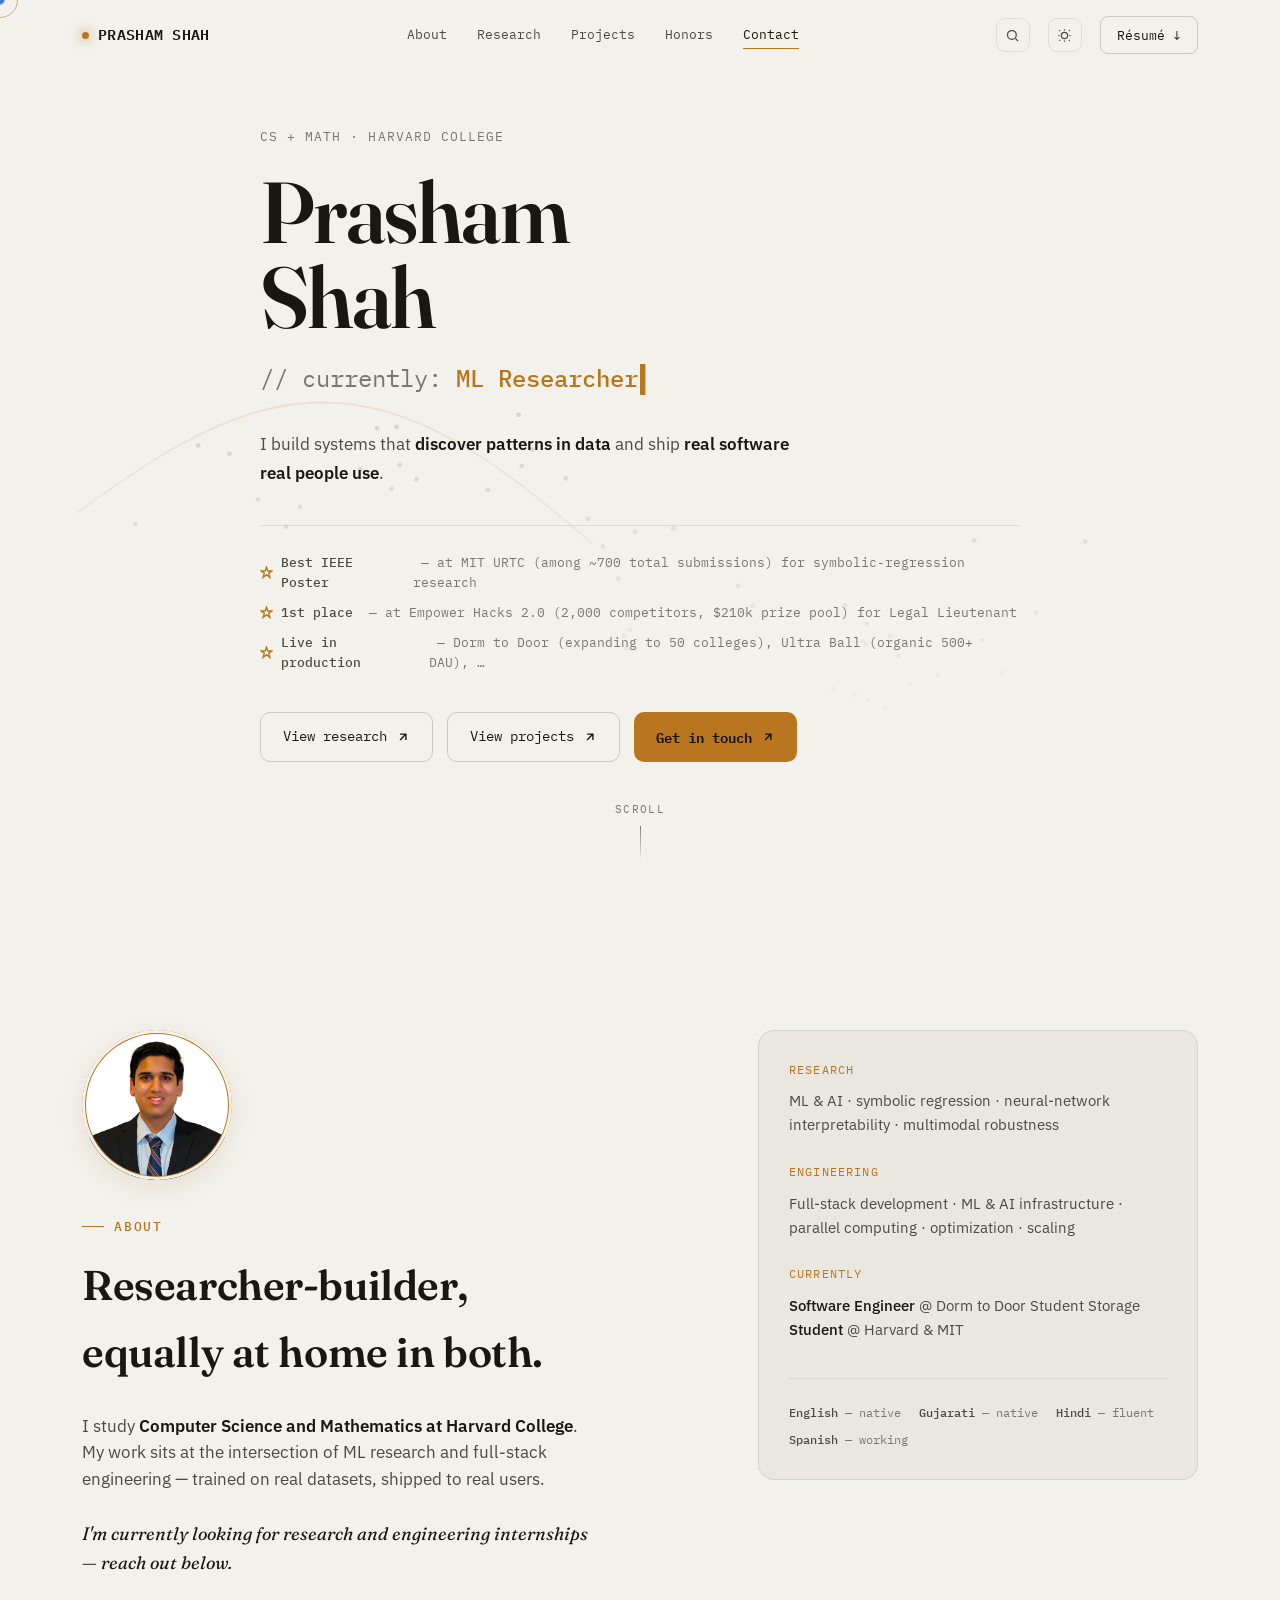
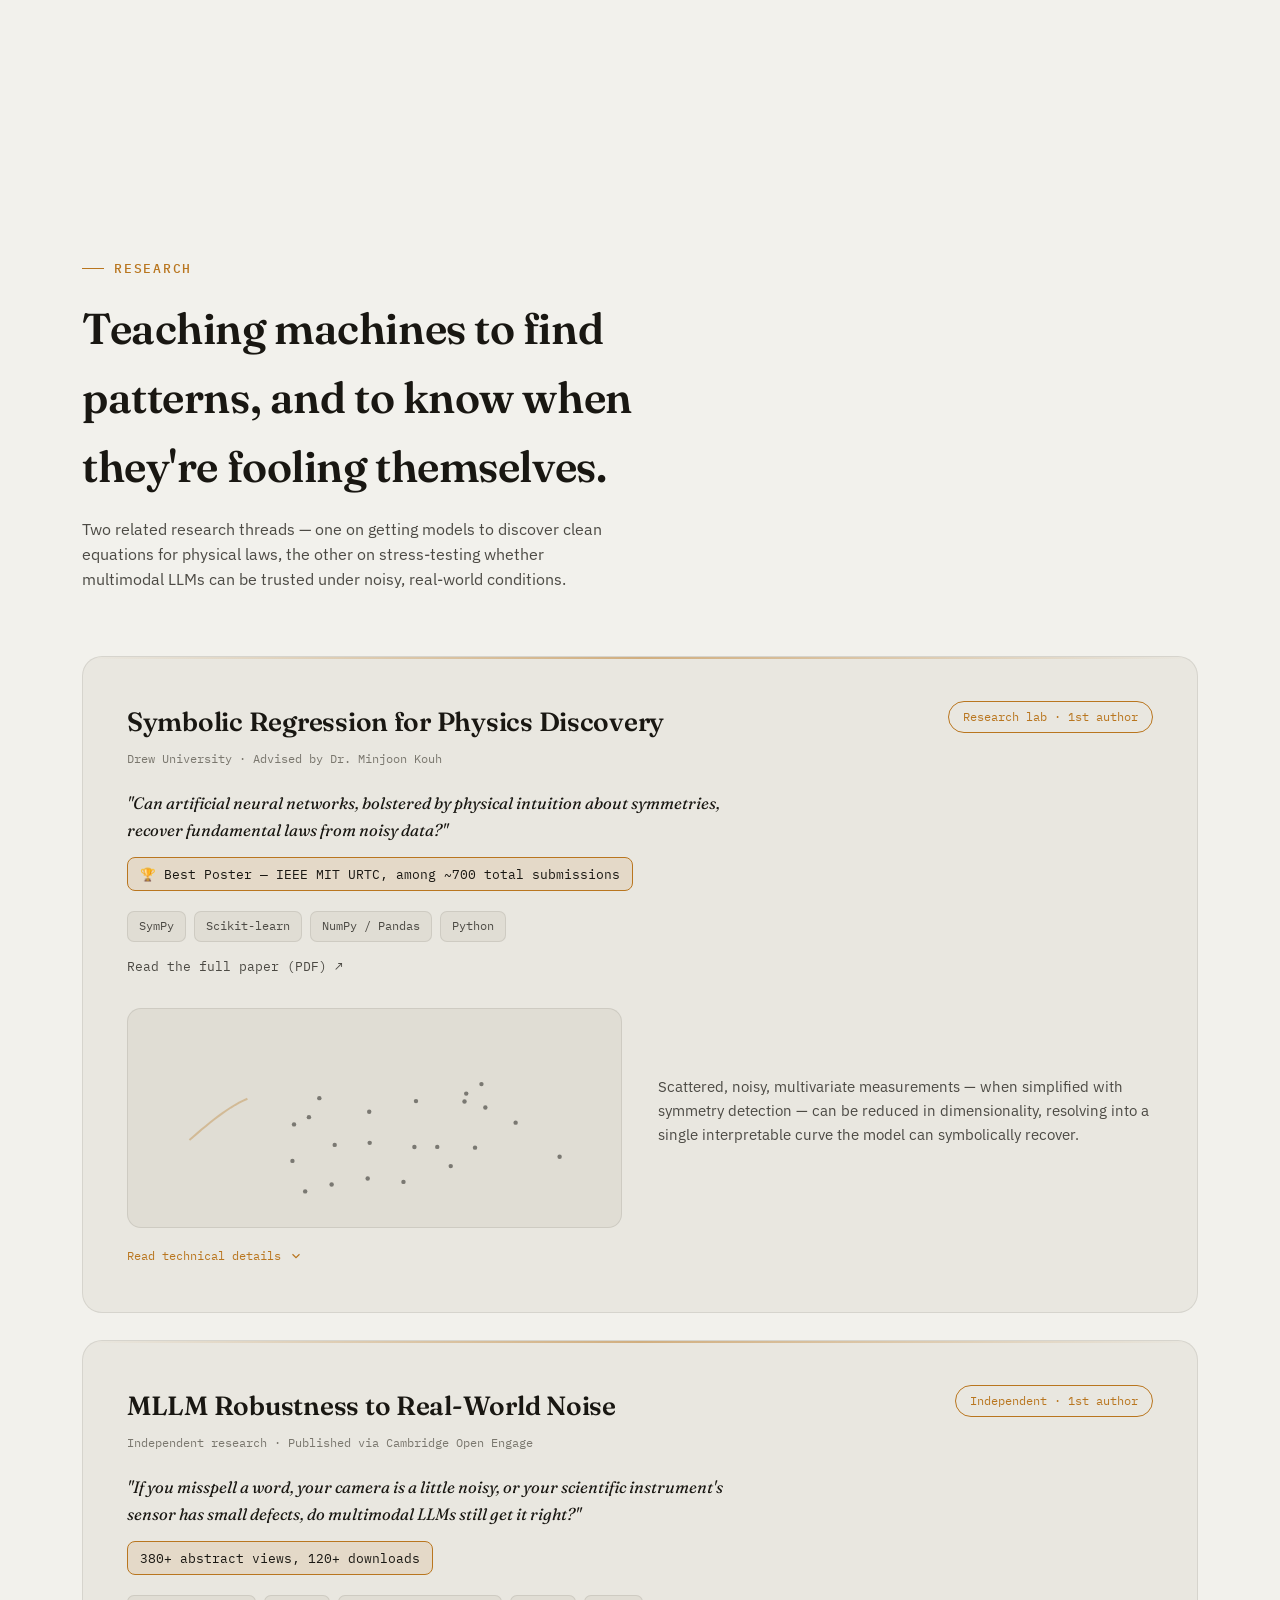
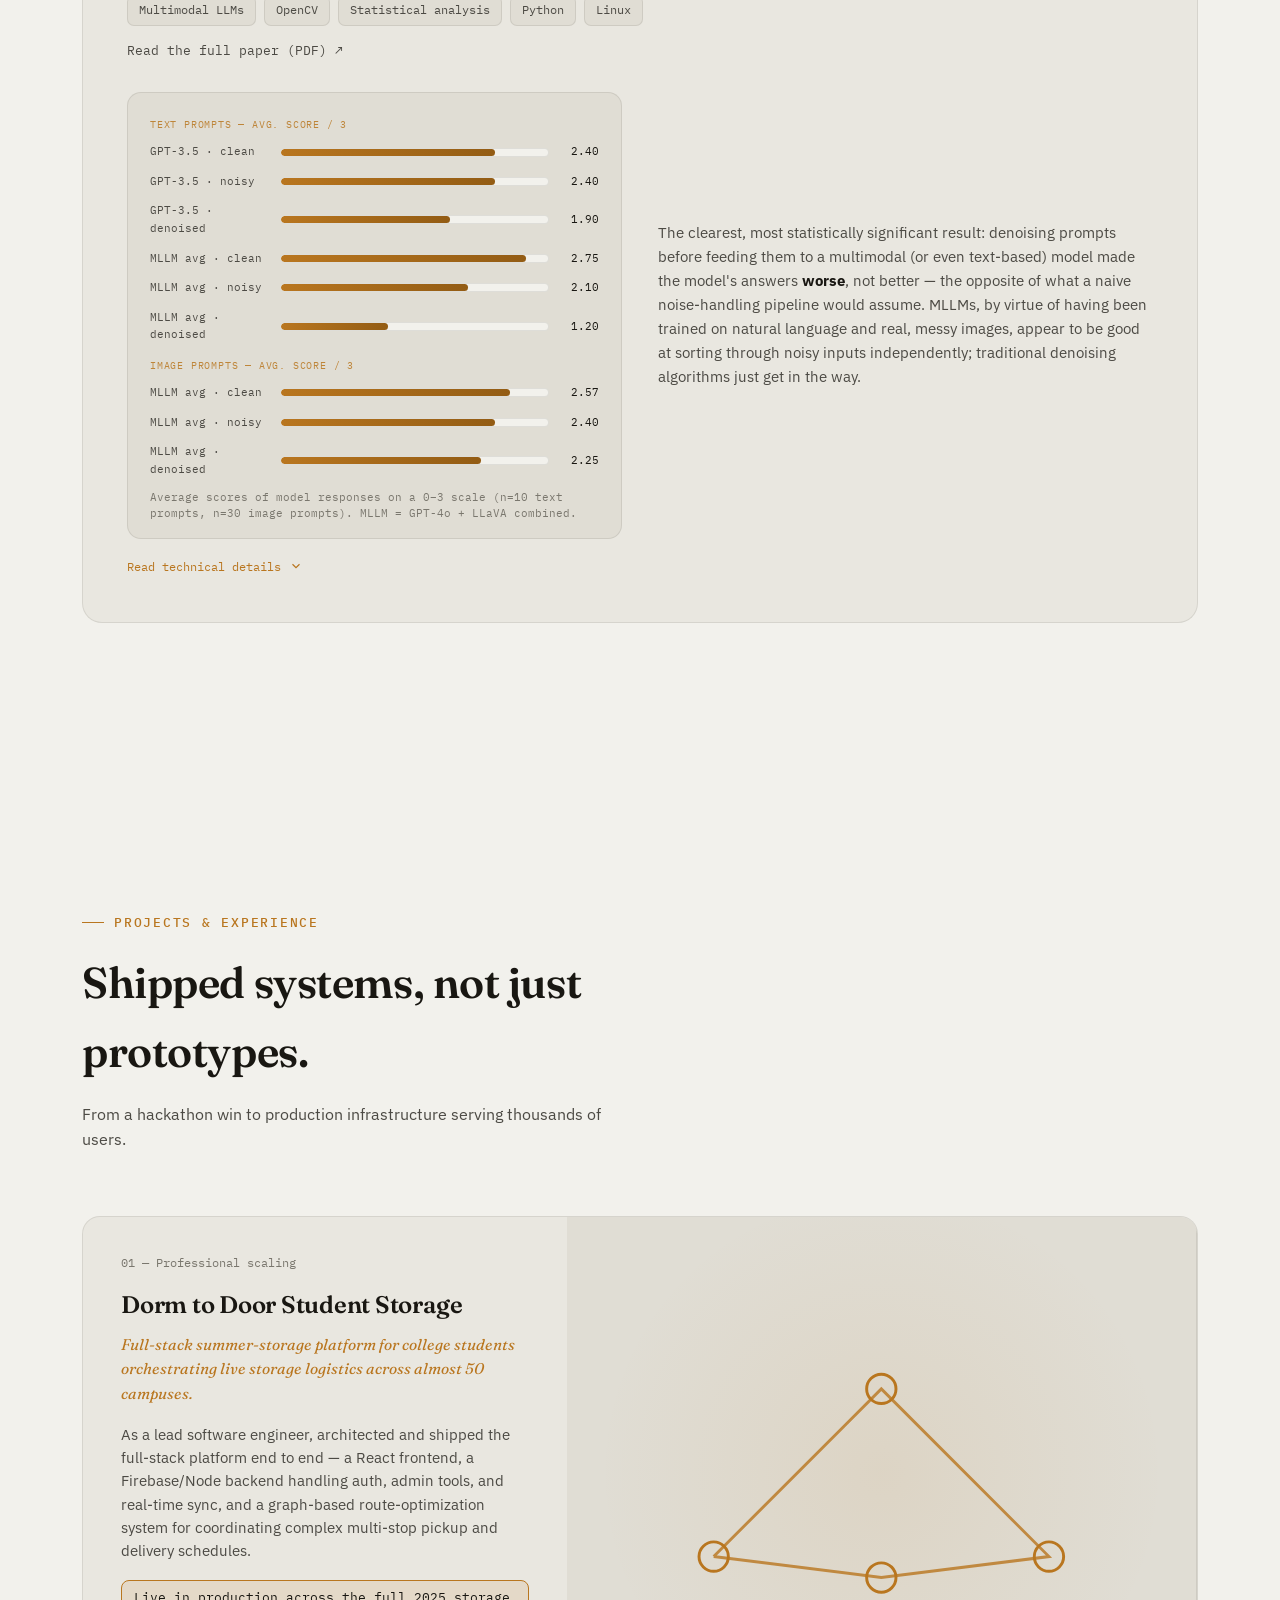
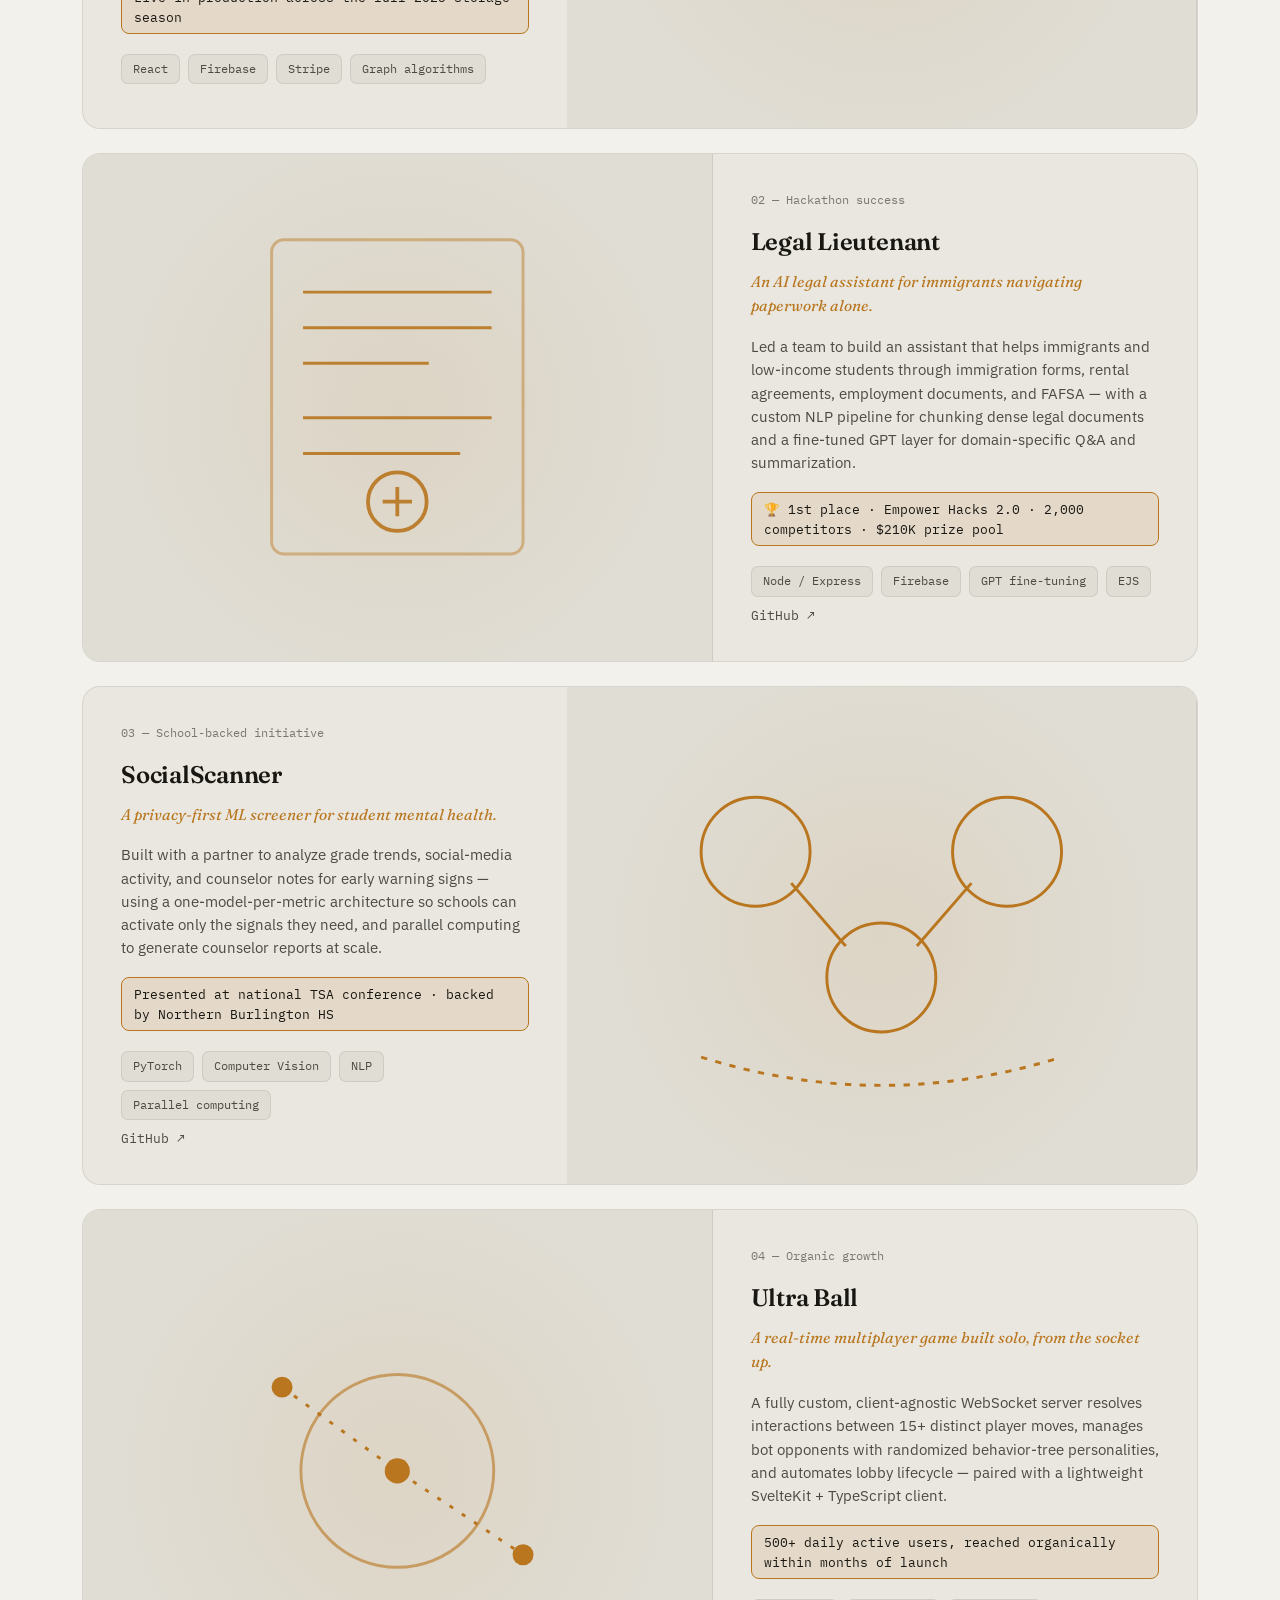
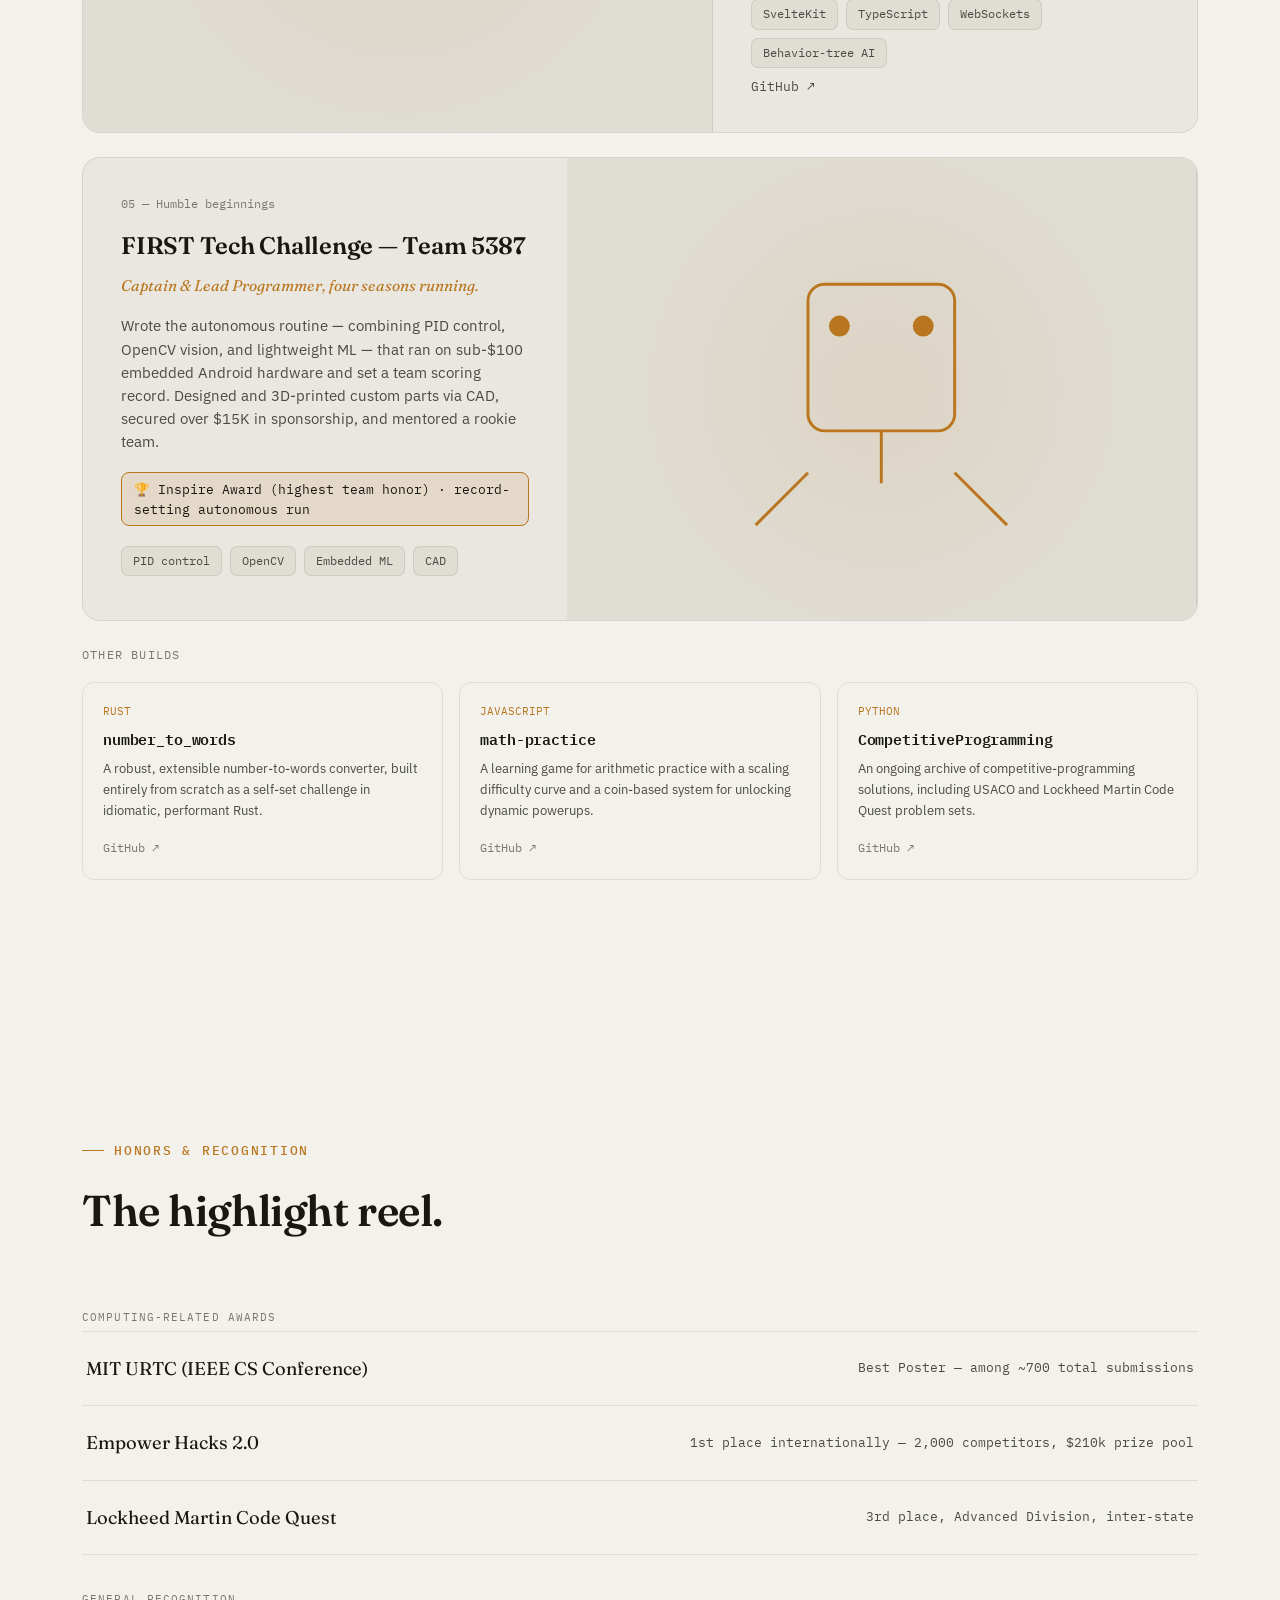
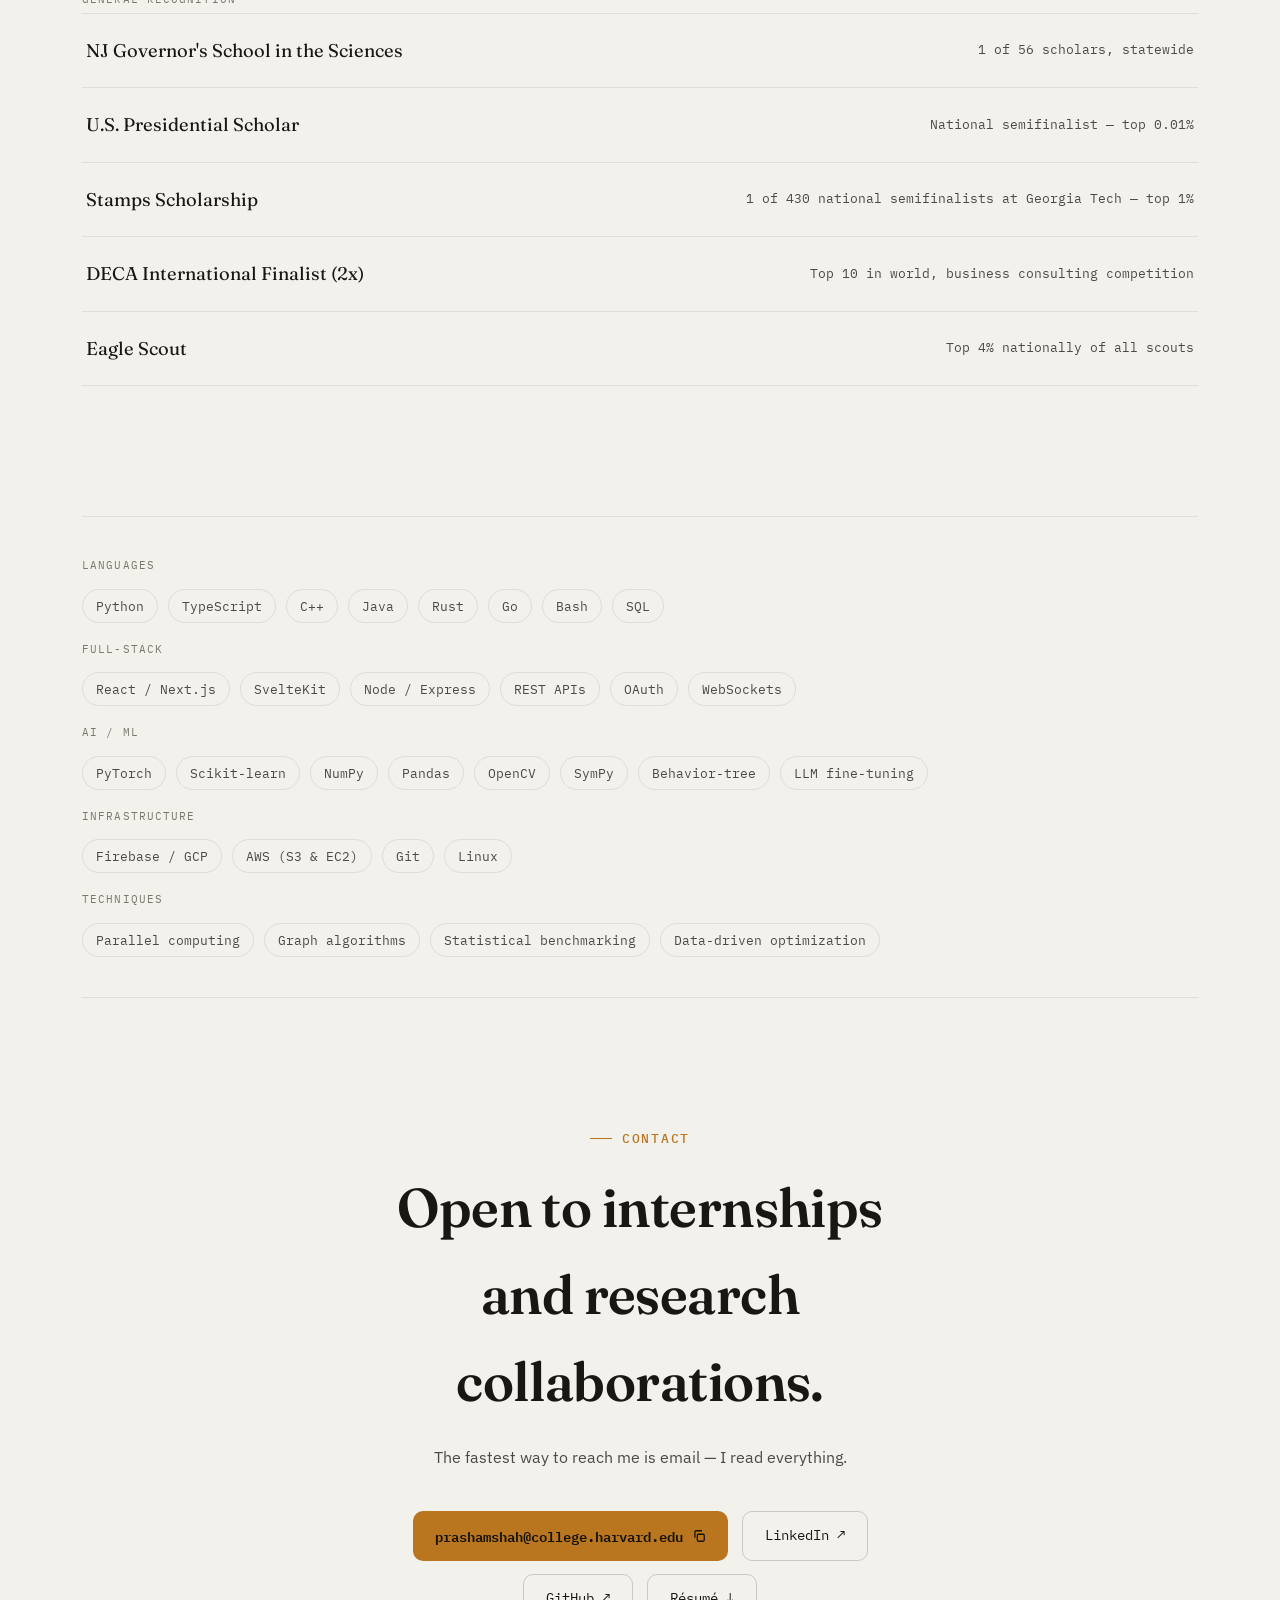
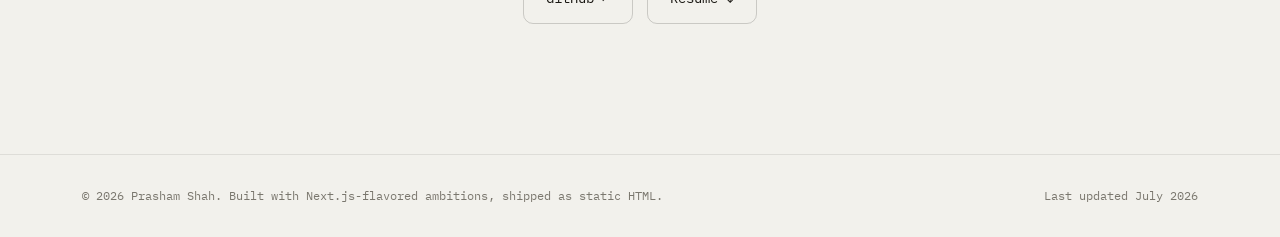
==== index.html @ 01e4bc6d "upload papers" ====
<!doctype html>
<html lang="en" data-theme="dark">
  <head>
    <meta charset="UTF-8" />
    <meta name="viewport" content="width=device-width, initial-scale=1.0" />
    <script>
      (function () {
        try {
          var saved = localStorage.getItem("ps-theme");
          var theme =
            saved ||
            (window.matchMedia("(prefers-color-scheme: dark)").matches
              ? "dark"
              : "light");
          document.documentElement.setAttribute("data-theme", theme);
        } catch (e) {}
      })();
    </script>
    <title>
      Prasham Shah — CS + Math @ Harvard | ML Researcher &amp; Builder
    </title>
    <meta
      name="description"
      content="Prasham Shah is a CS + Math student at Harvard College, ML researcher, and skilled developer. Some projects he's worked on: AI research (neural-network symbolic regression, multimodal LLM robustness) and production full-stack engineering (Dorm to Door, Legal Lieutenant, Ultra Ball, SocialScanner)."
    />
    <meta name="author" content="Prasham Shah" />
    <meta name="robots" content="index, follow" />
    <link rel="canonical" href="https://shahprasham.com/" />

    <!-- Open Graph -->
    <meta property="og:type" content="website" />
    <meta
      property="og:title"
      content="Prasham Shah — CS + Math @ Harvard, ML Researcher & Builder"
    />
    <meta
      property="og:description"
      content="ML researcher and full-stack engineer studying CS & Math at Harvard College. Symbolic regression research, MLLM robustness studies, and shipped products used by thousands."
    />
    <meta property="og:url" content="https://shahprasham.com/" />
    <meta property="og:site_name" content="Prasham Shah" />
    <meta property="og:image" content="https://shahprasham.com/og-image.png" />
    <meta property="og:image:width" content="1200" />
    <meta property="og:image:height" content="630" />

    <!-- Twitter -->
    <meta name="twitter:card" content="summary_large_image" />
    <meta
      name="twitter:title"
      content="Prasham Shah — CS + Math @ Harvard, ML Researcher & Builder"
    />
    <meta
      name="twitter:description"
      content="ML researcher and full-stack engineer studying CS & Math at Harvard College."
    />
    <meta name="twitter:image" content="https://shahprasham.com/og-image.png" />

    <meta
      name="theme-color"
      content="#0a0e13"
      media="(prefers-color-scheme: dark)"
    />
    <meta
      name="theme-color"
      content="#f2f1ec"
      media="(prefers-color-scheme: light)"
    />

    <!-- Structured data -->
    <script type="application/ld+json">
      {
        "@context": "https://schema.org",
        "@type": "Person",
        "name": "Prasham Shah",
        "url": "https://shahprasham.com/",
        "image": "https://shahprasham.com/profile.jpg",
        "jobTitle": "ML Researcher & Software Engineer",
        "alumniOf": {
          "@type": "CollegeOrUniversity",
          "name": "Harvard College"
        },
        "sameAs": [
          "https://www.linkedin.com/in/prasham-c-shah",
          "https://github.com/ps-coding"
        ]
      }
    </script>

    <link
      rel="icon"
      href="data:image/svg+xml,%3Csvg xmlns='http://www.w3.org/2000/svg' viewBox='0 0 64 64'%3E%3Crect width='64' height='64' rx='14' fill='%230a0e13'/%3E%3Cpath d='M8 44 C 18 44, 20 20, 32 20 S 46 44, 56 44' fill='none' stroke='%23e8a33d' stroke-width='4' stroke-linecap='round'/%3E%3Ccircle cx='14' cy='40' r='2.4' fill='%23e8a33d'/%3E%3Ccircle cx='24' cy='27' r='2.4' fill='%23e8a33d'/%3E%3Ccircle cx='40' cy='27' r='2.4' fill='%23e8a33d'/%3E%3Ccircle cx='50' cy='40' r='2.4' fill='%23e8a33d'/%3E%3C/svg%3E"
    />

    <link rel="preconnect" href="https://fonts.googleapis.com" />
    <link rel="preconnect" href="https://fonts.gstatic.com" crossorigin />
    <link
      href="https://fonts.googleapis.com/css2?family=Fraunces:ital,opsz,wght@0,9..144,300;0,9..144,400;0,9..144,500;0,9..144,600;0,9..144,700;1,9..144,400;1,9..144,500&family=IBM+Plex+Sans:wght@300;400;500;600;700&family=IBM+Plex+Mono:wght@400;500;600&display=swap"
      rel="stylesheet"
    />

    <style>
      /* ============ TOKENS ============ */
      :root {
        --bg: #0a0e13;
        --bg-1: #10151c;
        --bg-2: #161d26;
        --ink: #eae7de;
        --ink-dim: #a4acb8;
        --muted: #63707f;
        --accent: #e8a33d;
        --accent-2: #f2c46d;
        --accent-soft: rgba(232, 163, 61, 0.13);
        --accent-soft-2: rgba(232, 163, 61, 0.06);
        --line: rgba(234, 231, 222, 0.09);
        --line-strong: rgba(234, 231, 222, 0.16);
        --shadow: 0 30px 60px -20px rgba(0, 0, 0, 0.55);
        --serif: "Fraunces", Georgia, serif;
        --sans: "IBM Plex Sans", -apple-system, BlinkMacSystemFont, sans-serif;
        --mono: "IBM Plex Mono", "SF Mono", Consolas, monospace;
        --ease: cubic-bezier(0.16, 1, 0.3, 1);
        --spring: cubic-bezier(0.34, 1.56, 0.64, 1);
        --maxw: 1180px;
      }
      [data-theme="light"] {
        --bg: #f2f1ec;
        --bg-1: #e9e7e0;
        --bg-2: #e0ddd4;
        --ink: #191712;
        --ink-dim: #4c4a44;
        --muted: #7a776e;
        --accent: #b9761f;
        --accent-2: #935c14;
        --accent-soft: rgba(185, 118, 31, 0.12);
        --accent-soft-2: rgba(185, 118, 31, 0.05);
        --line: rgba(25, 23, 18, 0.09);
        --line-strong: rgba(25, 23, 18, 0.18);
        --shadow: 0 30px 60px -25px rgba(0, 0, 0, 0.18);
      }

      * {
        margin: 0;
        padding: 0;
        box-sizing: border-box;
      }
      html {
        scroll-behavior: smooth;
        scroll-padding: 100px;
      }
      @media (prefers-reduced-motion: reduce) {
        html {
          scroll-behavior: auto;
        }
        * {
          animation-duration: 0.001ms !important;
          animation-delay: 0ms !important;
          animation-iteration-count: 1 !important;
          transition-duration: 0.001ms !important;
          transition-delay: 0ms !important;
          scroll-behavior: auto !important;
        }
      }
      body {
        background: var(--bg);
        color: var(--ink);
        font-family: var(--sans);
        line-height: 1.6;
        -webkit-font-smoothing: antialiased;
        overflow-x: hidden;
        transition:
          background 0.4s var(--ease),
          color 0.4s var(--ease);
      }
      img,
      svg {
        display: block;
        max-width: 100%;
      }
      a {
        color: inherit;
        text-decoration: none;
      }
      ul {
        list-style: none;
      }
      button {
        font-family: inherit;
        cursor: pointer;
        background: none;
        border: none;
        color: inherit;
      }
      ::selection {
        background: var(--accent);
        color: #0a0e13;
      }
      .wrap {
        max-width: var(--maxw);
        margin: 0 auto;
        padding: 0 32px;
      }
      @media (max-width: 640px) {
        .wrap {
          padding: 0 20px;
        }
      }

      :focus-visible {
        outline: 2px solid var(--accent);
        outline-offset: 3px;
        border-radius: 2px;
      }

      /* eyebrow / labels */
      .eyebrow {
        font-family: var(--mono);
        font-size: 12.5px;
        letter-spacing: 0.14em;
        text-transform: uppercase;
        color: var(--accent);
        display: flex;
        align-items: center;
        gap: 10px;
        font-weight: 500;
      }
      .eyebrow::before {
        content: "";
        width: 22px;
        height: 1px;
        background: var(--accent);
      }

      h1,
      h2,
      h3,
      h4 {
        font-family: var(--serif);
        font-weight: 600;
        letter-spacing: -0.01em;
        color: var(--ink);
      }

      /* ============ CURSOR (desktop only) ============ */
      .cursor-dot {
        position: fixed;
        top: 0;
        left: 0;
        width: 9px;
        height: 9px;
        border-radius: 50%;
        background: var(--accent);
        pointer-events: none;
        z-index: 9999;
        transform: translate(-50%, -50%);
        transition:
          width 0.25s var(--spring),
          height 0.25s var(--spring),
          background 0.25s;
        mix-blend-mode: difference;
      }
      .cursor-ring {
        position: fixed;
        top: 0;
        left: 0;
        width: 36px;
        height: 36px;
        border-radius: 50%;
        border: 1px solid var(--accent);
        pointer-events: none;
        z-index: 9998;
        transform: translate(-50%, -50%);
        transition:
          width 0.3s var(--spring),
          height 0.3s var(--spring),
          opacity 0.3s,
          transform 0.12s linear;
        opacity: 0.55;
      }
      @media (pointer: coarse) {
        .cursor-dot,
        .cursor-ring {
          display: none;
        }
      }

      /* ============ NAV ============ */
      .nav {
        position: fixed;
        top: 0;
        left: 0;
        right: 0;
        z-index: 500;
        border-bottom: 1px solid transparent;
        transition:
          border-color 0.4s var(--ease),
          background 0.4s var(--ease),
          backdrop-filter 0.4s;
      }
      .nav.scrolled {
        background: color-mix(in srgb, var(--bg) 82%, transparent);
        backdrop-filter: blur(14px) saturate(140%);
        border-bottom-color: var(--line);
      }
      .nav-inner {
        max-width: var(--maxw);
        margin: 0 auto;
        padding: 16px 32px;
        display: flex;
        align-items: center;
        justify-content: space-between;
      }
      @media (max-width: 640px) {
        .nav-inner {
          padding: 14px 20px;
        }
      }
      .nav-mark {
        font-family: var(--mono);
        font-weight: 600;
        font-size: 15px;
        letter-spacing: 0.02em;
        display: flex;
        align-items: center;
        gap: 9px;
      }
      .nav-mark .dot {
        width: 7px;
        height: 7px;
        border-radius: 50%;
        background: var(--accent);
        box-shadow: 0 0 12px var(--accent);
      }
      .nav-links {
        display: flex;
        align-items: center;
        gap: 30px;
      }
      .nav-links a {
        font-family: var(--mono);
        font-size: 13px;
        color: var(--ink-dim);
        position: relative;
        padding: 4px 0;
        transition: color 0.25s;
      }
      .nav-links a::after {
        content: "";
        position: absolute;
        left: 0;
        bottom: 0;
        width: 0;
        height: 1px;
        background: var(--accent);
        transition: width 0.3s var(--ease);
      }
      .nav-links a:hover,
      .nav-links a.active {
        color: var(--ink);
      }
      .nav-links a:hover::after,
      .nav-links a.active::after {
        width: 100%;
      }
      .nav-right {
        display: flex;
        align-items: center;
        gap: 18px;
      }
      .icon-btn {
        width: 34px;
        height: 34px;
        border-radius: 9px;
        display: flex;
        align-items: center;
        justify-content: center;
        color: var(--ink-dim);
        border: 1px solid var(--line);
        transition: all 0.25s var(--ease);
      }
      .icon-btn:hover {
        color: var(--ink);
        border-color: var(--line-strong);
        background: var(--bg-1);
      }
      .kbd-hint {
        font-family: var(--mono);
        font-size: 11px;
        color: var(--muted);
        border: 1px solid var(--line);
        border-radius: 5px;
        padding: 2px 6px;
      }
      .nav-resume {
        font-family: var(--mono);
        font-size: 12.5px;
        padding: 8px 16px;
        border: 1px solid var(--line-strong);
        border-radius: 8px;
        color: var(--ink);
        transition: all 0.25s var(--ease);
        white-space: nowrap;
      }
      .nav-resume:hover {
        background: var(--accent);
        border-color: var(--accent);
        color: #12100a;
      }
      .hamburger {
        display: none;
        width: 34px;
        height: 34px;
        align-items: center;
        justify-content: center;
        border: 1px solid var(--line);
        border-radius: 9px;
      }
      .hamburger span {
        display: block;
        width: 15px;
        height: 1px;
        background: var(--ink);
        position: relative;
      }
      .hamburger span::before,
      .hamburger span::after {
        content: "";
        position: absolute;
        width: 15px;
        height: 1px;
        background: var(--ink);
        left: 0;
        transition: transform 0.3s var(--ease);
      }
      .hamburger span::before {
        top: -5px;
      }
      .hamburger span::after {
        top: 5px;
      }

      .mobile-menu {
        position: fixed;
        top: 64px;
        left: 0;
        right: 0;
        bottom: 0;

        background: var(--bg);

        overflow-y: auto;
        -webkit-overflow-scrolling: touch;

        min-height: calc(100dvh - 64px);
        height: auto;

        display: none;
        flex-direction: column;
        padding: 24px 20px;
        gap: 4px;
        transform: translateY(-8px);
        opacity: 0;
        transition:
          transform 0.3s var(--ease),
          opacity 0.3s var(--ease);
      }
      .mobile-menu.open {
        display: flex;
        transform: translateY(0);
        opacity: 1;
      }
      .mobile-menu a {
        font-family: var(--mono);
        font-size: 19px;
        padding: 14px 4px;
        border-bottom: 1px solid var(--line);
        color: var(--ink);
      }

      @media (min-width: 861px) {
        .mobile-menu {
          display: none !important;
        }
      }

      @media (max-width: 860px) {
        .nav-links {
          display: none;
        }
        .hamburger {
          display: flex;
        }
      }

      /* ============ COMMAND PALETTE ============ */
      .cmdk-overlay {
        position: fixed;
        inset: 0;
        z-index: 1000;
        background: rgba(6, 8, 11, 0.6);
        backdrop-filter: blur(4px);
        display: none;
        align-items: flex-start;
        justify-content: center;
        padding-top: 14vh;
      }
      .cmdk-overlay.open {
        display: flex;
        animation: fadeIn 0.18s var(--ease);
      }
      @keyframes fadeIn {
        from {
          opacity: 0;
        }
        to {
          opacity: 1;
        }
      }
      .cmdk-box {
        width: min(560px, 90vw);
        background: var(--bg-1);
        border: 1px solid var(--line-strong);
        border-radius: 14px;
        box-shadow: var(--shadow);
        overflow: hidden;
        animation: cmdkIn 0.25s var(--spring);
      }
      @keyframes cmdkIn {
        from {
          opacity: 0;
          transform: translateY(-10px) scale(0.98);
        }
        to {
          opacity: 1;
          transform: translateY(0) scale(1);
        }
      }
      .cmdk-input-row {
        display: flex;
        align-items: center;
        gap: 12px;
        padding: 16px 18px;
        border-bottom: 1px solid var(--line);
      }
      .cmdk-input-row svg {
        flex-shrink: 0;
        color: var(--muted);
      }
      .cmdk-input {
        background: none;
        border: none;
        color: var(--ink);
        font-family: var(--sans);
        font-size: 15px;
        flex: 1;
        outline: none;
      }
      .cmdk-input::placeholder {
        color: var(--muted);
      }
      .cmdk-esc {
        font-family: var(--mono);
        font-size: 11px;
        color: var(--muted);
        border: 1px solid var(--line);
        border-radius: 5px;
        padding: 2px 6px;
      }
      .cmdk-list {
        max-height: 320px;
        overflow-y: auto;
        padding: 8px;
      }
      .cmdk-item {
        display: flex;
        align-items: center;
        justify-content: space-between;
        padding: 11px 12px;
        border-radius: 8px;
        font-family: var(--sans);
        font-size: 14px;
        color: var(--ink-dim);
        transition:
          background 0.15s,
          color 0.15s;
      }
      .cmdk-item .l {
        display: inline;
      }
      .cmdk-item .tag {
        font-family: var(--mono);
        font-size: 10.5px;
        color: var(--muted);
        border: 1px solid var(--line);
        padding: 1px 6px;
        border-radius: 4px;
      }
      .cmdk-item.active,
      .cmdk-item:hover {
        background: var(--accent-soft);
        color: var(--ink);
      }
      .cmdk-item.active .tag,
      .cmdk-item:hover .tag {
        border-color: var(--accent);
        color: var(--accent);
      }
      .cmdk-item .l mark {
        background: none;
        color: var(--accent);
        font-weight: 600;
      }
      .cmdk-empty {
        padding: 28px 12px;
        text-align: center;
        font-family: var(--sans);
        font-size: 13px;
        color: var(--muted);
      }
      .cmdk-footer {
        display: flex;
        align-items: center;
        gap: 16px;
        padding: 10px 16px;
        border-top: 1px solid var(--line);
      }
      .cmdk-hint {
        display: flex;
        align-items: center;
        gap: 6px;
        font-family: var(--sans);
        font-size: 11.5px;
        color: var(--muted);
      }
      .cmdk-hint-open {
        margin-left: auto;
      }
      .cmdk-key {
        font-family: var(--mono);
        font-size: 10.5px;
        color: var(--muted);
        border: 1px solid var(--line);
        border-radius: 5px;
        padding: 2px 6px;
        line-height: 1;
      }

      /* ============ HERO ============ */
      .hero {
        min-height: 100vh;
        display: flex;
        flex-direction: column;
        position: relative;
        padding: 120px 0 40px;
      }
      .hero-canvas-wrap {
        position: absolute;
        inset: 0;
        z-index: 0;
        opacity: 0.22;
        mask-image: linear-gradient(to bottom, black 40%, transparent 85%);
        -webkit-mask-image: linear-gradient(
          to bottom,
          black 40%,
          transparent 85%
        );
      }
      #heroCanvas {
        width: 100%;
        height: 100%;
      }
      .hero-inner {
        position: relative;
        z-index: 2;
        margin-top: auto;
        margin-bottom: auto;
      }
      .hero-eq {
        position: absolute;
        z-index: 3;
        font-family: var(--mono);
        font-size: 14px;
        color: var(--accent-2);
        opacity: 0;
        letter-spacing: 0.02em;
        pointer-events: none;
        text-shadow: 0 0 18px var(--accent-soft);
      }
      .hero-kicker {
        font-family: var(--mono);
        font-size: 13px;
        color: var(--muted);
        letter-spacing: 0.08em;
        text-transform: uppercase;
        margin-bottom: 22px;
        opacity: 0;
        animation: riseIn 0.8s var(--ease) 0.1s forwards;
      }
      .hero h1 {
        font-size: clamp(2.6rem, 7vw, 5.4rem);
        line-height: 0.98;
        font-weight: 600;
        letter-spacing: -0.02em;
        opacity: 0;
        animation: riseIn 0.9s var(--ease) 0.22s forwards;
      }
      .hero-role-row {
        display: flex;
        align-items: baseline;
        gap: 14px;
        margin-top: 20px;
        font-family: var(--mono);
        font-size: clamp(1.05rem, 2.6vw, 1.5rem);
        color: var(--ink-dim);
        opacity: 0;
        animation: riseIn 0.9s var(--ease) 0.38s forwards;
      }
      .hero-role-row .bracket {
        color: var(--muted);
      }
      #roleText {
        color: var(--accent);
        font-weight: 500;
        position: relative;
      }
      #roleText::after {
        content: "▍";
        margin-left: 2px;
        color: var(--accent);
        animation: blink 1s steps(1) infinite;
      }
      @keyframes blink {
        50% {
          opacity: 0;
        }
      }
      .hero-sub {
        max-width: 560px;
        margin-top: 32px;
        font-size: 17px;
        color: var(--ink-dim);
        line-height: 1.7;
        opacity: 0;
        animation: riseIn 0.9s var(--ease) 0.5s forwards;
      }
      .hero-sub strong {
        color: var(--ink);
        font-weight: 600;
      }
      @keyframes riseIn {
        from {
          opacity: 0;
          transform: translateY(16px);
        }
        to {
          opacity: 1;
          transform: translateY(0);
        }
      }

      .proof-strip {
        display: flex;
        flex-wrap: wrap;
        gap: 10px 28px;
        margin-top: 38px;
        padding-top: 26px;
        border-top: 1px solid var(--line);
        opacity: 0;
        animation: riseIn 0.9s var(--ease) 0.66s forwards;
        max-width: 760px;
      }
      .proof-item {
        font-family: var(--mono);
        font-size: 12.5px;
        color: var(--muted);
        display: flex;
        align-items: center;
        gap: 8px;
      }
      .proof-item .pv {
        color: var(--ink-dim);
        font-weight: 500;
      }
      .proof-item svg {
        color: var(--accent);
        flex-shrink: 0;
      }

      .hero-cta {
        display: flex;
        flex-wrap: wrap;
        gap: 14px;
        margin-top: 40px;
        opacity: 0;
        animation: riseIn 0.9s var(--ease) 0.8s forwards;
      }
      .btn {
        position: relative;
        font-family: var(--mono);
        font-size: 13.5px;
        padding: 13px 22px;
        border-radius: 10px;
        display: inline-flex;
        align-items: center;
        gap: 9px;
        transition:
          transform 0.2s var(--spring),
          background 0.25s,
          border-color 0.25s,
          color 0.25s;
      }
      .btn-primary {
        background: var(--accent);
        color: #14110a;
        font-weight: 600;
      }
      .btn-primary:hover {
        background: var(--accent-2);
      }
      .btn-ghost {
        border: 1px solid var(--line-strong);
        color: var(--ink);
      }
      .btn-ghost:hover {
        border-color: var(--accent);
        color: var(--accent);
        background: var(--accent-soft-2);
      }
      .btn svg {
        transition: transform 0.25s var(--spring);
      }
      .btn:hover svg {
        transform: translate(3px, -3px);
      }

      .scroll-cue {
        margin: 32px auto 0;
        display: flex;
        flex-direction: column;
        align-items: center;
        gap: 8px;
        opacity: 0;
        animation: riseIn 0.9s var(--ease) 1.05s forwards;
      }
      .scroll-cue .line {
        width: 1px;
        height: 34px;
        background: linear-gradient(var(--muted), transparent);
        animation: scrollLine 2s var(--ease) infinite;
      }
      @keyframes scrollLine {
        0% {
          transform: scaleY(0);
          transform-origin: top;
        }
        50% {
          transform: scaleY(1);
          transform-origin: top;
        }
        50.01% {
          transform-origin: bottom;
        }
        100% {
          transform: scaleY(0);
          transform-origin: bottom;
        }
      }
      .scroll-cue span {
        font-family: var(--mono);
        font-size: 10.5px;
        color: var(--muted);
        letter-spacing: 0.12em;
        text-transform: uppercase;
      }

      /* ============ SECTION SCAFFOLD ============ */
      section {
        padding: 130px 0;
        position: relative;
      }
      @media (max-width: 760px) {
        section {
          padding: 88px 0;
        }
      }
      .section-head {
        margin-bottom: 64px;
        max-width: 640px;
      }
      .section-head h2 {
        font-size: clamp(1.9rem, 4vw, 2.7rem);
        margin-top: 16px;
      }
      .section-head p {
        color: var(--ink-dim);
        margin-top: 16px;
        font-size: 15.5px;
        max-width: 540px;
      }

      .reveal {
        opacity: 0;
      }
      .reveal.in {
        opacity: 1;
        animation: revealIn 1.1s var(--ease) both;
        animation-delay: calc(var(--i, 0) * 120ms);
      }
      /* Hero is ".reveal.in" from load; its children run their own riseIn */
      .hero.reveal.in {
        animation: none;
      }
      @keyframes revealIn {
        from {
          opacity: 0;
          transform: translateY(48px) scale(0.98);
        }
        to {
          opacity: 1;
          transform: translateY(0) scale(1);
        }
      }

      /* ============ ABOUT ============ */
      .about-grid {
        display: grid;
        grid-template-columns: 1.15fr 0.85fr;
        gap: 80px;
        align-items: start;
      }
      @media (max-width: 900px) {
        .about-grid {
          grid-template-columns: 1fr;
          gap: 48px;
        }
      }
      .about-copy p {
        color: var(--ink-dim);
        font-size: 16.5px;
        margin-bottom: 20px;
        max-width: 520px;
      }
      .about-copy strong {
        color: var(--ink);
        font-weight: 600;
      }
      .about-copy .ask {
        color: var(--ink);
        font-style: italic;
        font-family: var(--serif);
        font-size: 18px;
        margin-top: 28px;
      }

      .profile-photo {
        width: 150px;
        height: 150px;
        margin-bottom: 36px;
        position: relative;
        border-radius: 50%;
        overflow: hidden;
        background: var(--bg-1);
        box-shadow: 0 8px 24px var(--accent-soft);
      }
      .profile-photo::after {
        content: "";
        position: absolute;
        inset: 0;
        border-radius: 50%;
        pointer-events: none;
        box-shadow:
          inset 0 0 0 3px var(--bg),
          inset 0 0 0 4px var(--accent);
      }
      .profile-photo img {
        width: 100%;
        height: 100%;
        object-fit: cover;
        display: block;
      }

      .fact-card {
        background: var(--bg-1);
        border: 1px solid var(--line);
        border-radius: 16px;
        padding: 30px;
      }
      .fact-block {
        margin-bottom: 26px;
      }
      .fact-block:last-child {
        margin-bottom: 0;
      }
      .fact-label {
        font-family: var(--mono);
        font-size: 11.5px;
        color: var(--accent);
        text-transform: uppercase;
        letter-spacing: 0.1em;
        margin-bottom: 10px;
        display: block;
      }
      .fact-value {
        font-size: 14.5px;
        color: var(--ink-dim);
        line-height: 1.65;
      }
      .fact-value strong {
        color: var(--ink);
        font-weight: 500;
      }
      .lang-strip {
        display: flex;
        flex-wrap: wrap;
        gap: 8px 18px;
        margin-top: 36px;
        padding-top: 24px;
        border-top: 1px solid var(--line);
      }
      .lang-item {
        font-family: var(--mono);
        font-size: 12px;
        color: var(--muted);
      }
      .lang-item b {
        color: var(--ink-dim);
        font-weight: 500;
      }

      /* ============ RESEARCH ============ */
      .research-card {
        background: var(--bg-1);
        border: 1px solid var(--line);
        border-radius: 20px;
        padding: 44px;
        margin-bottom: 28px;
        position: relative;
        overflow: hidden;
        transition:
          border-color 0.35s var(--ease),
          transform 0.35s var(--spring),
          box-shadow 0.35s var(--ease);
      }
      .research-card:hover {
        border-color: var(--line-strong);
        transform: translateY(-4px);
        box-shadow: var(--shadow);
      }

      .research-card::before {
        content: "";
        position: absolute;
        top: 0;
        left: 0;
        width: 100%;
        height: 2px;
        background: linear-gradient(
          90deg,
          transparent,
          var(--accent),
          transparent
        );
        opacity: 0.5;
      }
      @media (max-width: 640px) {
        .research-card {
          padding: 28px 22px;
        }
      }
      .research-top {
        display: flex;
        justify-content: space-between;
        align-items: flex-start;
        gap: 20px;
        flex-wrap: wrap;
        margin-bottom: 22px;
      }
      .research-badge {
        font-family: var(--mono);
        font-size: 11.5px;
        color: var(--accent);
        border: 1px solid var(--accent);
        border-radius: 100px;
        padding: 6px 14px;
        display: inline-flex;
        align-items: center;
        gap: 7px;
        white-space: nowrap;
      }
      .research-card h3 {
        font-size: 1.65rem;
        margin-bottom: 6px;
      }
      .research-meta {
        font-family: var(--mono);
        font-size: 12px;
        color: var(--muted);
      }
      .research-lede {
        font-size: 16.5px;
        color: var(--ink);
        margin: 20px 0 14px;
        font-family: var(--serif);
        font-style: italic;
        max-width: 640px;
      }
      .research-body {
        color: var(--ink-dim);
        font-size: 15px;
        max-width: 680px;
        margin-bottom: 22px;
      }
      .research-details {
        display: grid;
        grid-template-rows: 0fr;
        transition: grid-template-rows 0.35s ease;
      }

      .research-details-inner {
        overflow: hidden;
      }

      .research-card.open .research-details {
        grid-template-rows: 1fr;
      }

      .research-toggle {
        display: inline-flex;
        align-items: center;
        gap: 8px;
        margin-top: 18px;
        font-family: var(--mono);
        font-size: 12px;
        color: var(--accent);
        cursor: pointer;
        user-select: none;
        transition: opacity 0.2s;
      }

      .research-toggle:hover {
        opacity: 0.8;
      }

      .research-toggle svg {
        transition: transform 0.3s ease;
      }

      .research-card.open .research-toggle svg {
        transform: rotate(180deg);
      }
      .chip-row {
        display: flex;
        flex-wrap: wrap;
        gap: 8px;
        margin-bottom: 8px;
      }
      .chip {
        font-family: var(--mono);
        font-size: 11.5px;
        color: var(--ink-dim);
        background: var(--bg-2);
        border: 1px solid var(--line);
        padding: 5px 11px;
        border-radius: 7px;
      }
      .research-viz {
        display: grid;
        grid-template-columns: 1fr 1fr;
        gap: 36px;
        margin-top: 30px;
        align-items: center;
      }
      @media (max-width: 760px) {
        .research-viz {
          grid-template-columns: 1fr;
        }
      }
      .eq-viz {
        background: var(--bg-2);
        border: 1px solid var(--line);
        border-radius: 14px;
        padding: 22px;
        height: 220px;
        position: relative;
        overflow: hidden;
      }
      .chart-viz {
        background: var(--bg-2);
        border: 1px solid var(--line);
        border-radius: 14px;
        padding: 24px 22px 16px;
      }
      .chart-caption {
        font-family: var(--mono);
        font-size: 10.5px;
        color: var(--muted);
        margin-top: 12px;
        line-height: 1.5;
      }
      .bar-group-label {
        font-family: var(--mono);
        font-size: 10px;
        color: var(--accent);
        text-transform: uppercase;
        letter-spacing: 0.08em;
        margin: 14px 0 10px;
        opacity: 0.85;
      }
      .bar-group-label:first-child {
        margin-top: 0;
      }
      .bar-row {
        display: flex;
        align-items: center;
        gap: 12px;
        margin-bottom: 12px;
      }
      .bar-label {
        font-family: var(--mono);
        font-size: 11px;
        color: var(--ink-dim);
        width: 118px;
        flex-shrink: 0;
      }
      .bar-track {
        flex: 1;
        height: 9px;
        background: var(--bg);
        border-radius: 5px;
        overflow: hidden;
        border: 1px solid var(--line);
        position: relative;
      }
      .bar-fill {
        height: 100%;
        width: 0%;
        background: linear-gradient(90deg, var(--accent), var(--accent-2));
        border-radius: 5px;
        transition: width 1.1s var(--ease);
      }
      .bar-row.in .bar-fill {
        width: var(--w);
      }
      .bar-value {
        font-family: var(--mono);
        font-size: 11px;
        color: var(--ink);
        width: 38px;
        text-align: right;
        flex-shrink: 0;
      }
      .research-link {
        font-family: var(--mono);
        font-size: 12.5px;
        color: var(--ink-dim);
        display: inline-flex;
        align-items: center;
        gap: 7px;
        margin-top: 6px;
      }
      .research-link:hover {
        color: var(--accent);
      }

      /* ============ PROJECTS ============ */
      .project-card {
        border: 1px solid var(--line);
        border-radius: 18px;
        padding: 0;
        margin-bottom: 24px;
        overflow: hidden;
        transition:
          border-color 0.35s var(--ease),
          transform 0.35s var(--spring),
          box-shadow 0.35s var(--ease);
        background: var(--bg-1);
        position: relative;
      }
      .project-card:hover {
        border-color: var(--line-strong);
        transform: translateY(-4px);
        box-shadow: var(--shadow);
      }
      .project-grid {
        display: grid;
        grid-template-columns: 1.3fr 1fr;
        gap: 0;
      }
      @media (max-width: 820px) {
        .project-grid {
          grid-template-columns: 1fr;
        }
      }
      .project-visual {
        background: var(--bg-2);
        position: relative;
        display: flex;
        align-items: center;
        justify-content: center;
        min-height: 230px;
        overflow: hidden;
        border-right: 1px solid var(--line);
      }
      @media (max-width: 820px) {
        .project-visual {
          border-right: none;
          border-bottom: 1px solid var(--line);
          min-height: 170px;
        }
      }
      .project-card.reverse .project-grid {
        direction: rtl;
      }
      .project-card.reverse .project-grid > * {
        direction: ltr;
      }
      .project-content {
        padding: 36px 38px;
      }
      @media (max-width: 640px) {
        .project-content {
          padding: 26px 24px;
        }
      }
      .project-index {
        font-family: var(--mono);
        font-size: 12px;
        color: var(--muted);
        margin-bottom: 14px;
        display: block;
      }
      .project-content h3 {
        font-size: 1.5rem;
        margin-bottom: 8px;
      }
      .project-pitch {
        color: var(--accent);
        font-family: var(--serif);
        font-style: italic;
        font-size: 15.5px;
        margin-bottom: 16px;
      }
      .project-desc {
        color: var(--ink-dim);
        font-size: 14.5px;
        margin-bottom: 18px;
      }
      .project-metric {
        font-family: var(--mono);
        font-size: 12.5px;
        color: var(--ink);
        background: var(--accent-soft);
        border: 1px solid var(--accent);
        display: inline-flex;
        padding: 6px 12px;
        border-radius: 8px;
        margin-bottom: 20px;
      }
      .project-links {
        display: flex;
        gap: 16px;
        flex-wrap: wrap;
      }
      .project-links a {
        font-family: var(--mono);
        font-size: 12.5px;
        color: var(--ink-dim);
        display: inline-flex;
        align-items: center;
        gap: 6px;
        transition: color 0.2s;
      }
      .project-links a:hover {
        color: var(--accent);
      }

      /* project visual generative motifs (pure CSS/SVG, per-project) */
      .motif {
        width: 100%;
        height: 100%;
        position: relative;
      }
      .motif svg {
        width: 100%;
        height: 100%;
      }
      .project-visual .glow {
        position: absolute;
        inset: 0;
        background: radial-gradient(
          circle at 50% 50%,
          var(--accent-soft),
          transparent 70%
        );
        opacity: 0.7;
      }

      .other-builds {
        margin-top: 8px;
      }
      .other-builds-head {
        font-family: var(--mono);
        font-size: 12px;
        color: var(--muted);
        text-transform: uppercase;
        letter-spacing: 0.1em;
        margin-bottom: 18px;
      }
      .ob-grid {
        display: grid;
        grid-template-columns: repeat(3, 1fr);
        gap: 16px;
      }
      @media (max-width: 760px) {
        .ob-grid {
          grid-template-columns: 1fr;
        }
      }
      .ob-card {
        border: 1px solid var(--line);
        border-radius: 12px;
        padding: 20px;
        transition:
          border-color 0.25s,
          transform 0.25s var(--spring);
      }
      .ob-card:hover {
        border-color: var(--accent);
        transform: translateY(-3px);
      }
      .ob-card .ob-lang {
        font-family: var(--mono);
        font-size: 10.5px;
        color: var(--accent);
        margin-bottom: 8px;
        display: block;
      }
      .ob-card h4 {
        font-family: var(--mono);
        font-size: 14.5px;
        font-weight: 600;
        margin-bottom: 8px;
        color: var(--ink);
      }
      .ob-card p {
        font-size: 13px;
        color: var(--ink-dim);
        margin-bottom: 12px;
      }
      .ob-card a {
        font-family: var(--mono);
        font-size: 11.5px;
        color: var(--muted);
      }
      .ob-card a:hover {
        color: var(--accent);
      }

      /* ============ HONORS ============ */
      .honors-list {
        border-top: 1px solid var(--line);
      }
      .honor-row {
        display: flex;
        justify-content: space-between;
        align-items: center;
        gap: 20px;
        padding: 22px 4px;
        border-bottom: 1px solid var(--line);
        transition:
          padding-left 0.3s var(--ease),
          background 0.3s;
      }
      .honor-row:hover {
        padding-left: 14px;
        background: var(--accent-soft-2);
      }
      .honor-name {
        font-family: var(--serif);
        font-size: 1.15rem;
        color: var(--ink);
      }
      .honor-result {
        font-family: var(--mono);
        font-size: 13px;
        color: var(--ink-dim);
        text-align: right;
      }
      @media (max-width: 640px) {
        .honor-row {
          flex-direction: column;
          align-items: flex-start;
          gap: 6px;
        }
        .honor-result {
          text-align: left;
        }
      }
      .honors-subhead {
        font-family: var(--mono);
        font-size: 11px;
        color: var(--muted);
        text-transform: uppercase;
        letter-spacing: 0.1em;
        margin: 36px 0 4px;
      }

      /* ============ SKILLS STRIP ============ */
      .skills-strip {
        border-top: 1px solid var(--line);
        border-bottom: 1px solid var(--line);
        padding: 40px 0;
      }
      .skills-group {
        display: flex;
        flex-wrap: wrap;
        gap: 10px;
        margin-bottom: 18px;
      }
      .skills-group:last-child {
        margin-bottom: 0;
      }
      .skills-group-label {
        font-family: var(--mono);
        font-size: 11px;
        color: var(--muted);
        text-transform: uppercase;
        letter-spacing: 0.1em;
        width: 100%;
        margin-bottom: 4px;
      }
      .skill-pill {
        font-family: var(--mono);
        font-size: 12.5px;
        color: var(--ink-dim);
        padding: 6px 13px;
        border: 1px solid var(--line);
        border-radius: 100px;
        transition: all 0.2s;
      }
      .skill-pill:hover {
        border-color: var(--accent);
        color: var(--accent);
      }

      /* ============ CONTACT ============ */
      .contact-inner {
        text-align: center;
        max-width: 640px;
        margin: 0 auto;
      }
      .contact-inner h2 {
        font-size: clamp(2.1rem, 5vw, 3.4rem);
      }
      .contact-inner p {
        color: var(--ink-dim);
        margin-top: 20px;
        font-size: 16px;
      }
      .contact-actions {
        display: flex;
        flex-wrap: wrap;
        justify-content: center;
        gap: 14px;
        margin-top: 40px;
      }
      .copy-email {
        position: relative;
      }
      .copy-email .toast {
        position: absolute;
        top: -34px;
        left: 50%;
        transform: translateX(-50%) translateY(6px);
        opacity: 0;
        font-family: var(--mono);
        font-size: 11px;
        color: var(--accent);
        background: var(--bg-1);
        border: 1px solid var(--accent);
        padding: 4px 10px;
        border-radius: 6px;
        pointer-events: none;
        transition: all 0.25s var(--spring);
        white-space: nowrap;
      }
      .copy-email.copied .toast {
        opacity: 1;
        transform: translateX(-50%) translateY(0);
      }

      footer {
        border-top: 1px solid var(--line);
        padding: 32px 0;
      }
      .footer-inner {
        display: flex;
        justify-content: space-between;
        align-items: center;
        flex-wrap: wrap;
        gap: 14px;
      }
      .footer-inner p {
        font-family: var(--mono);
        font-size: 11.5px;
        color: var(--muted);
      }
      .footer-inner a {
        font-family: var(--mono);
        font-size: 11.5px;
        color: var(--muted);
        transition: color 0.2s;
      }
      .footer-inner a:hover {
        color: var(--accent);
      }

      /* magnetic btn helper */
      .magnetic {
        will-change: transform;
      }
    </style>
  </head>
  <body>
    <div class="cursor-dot" id="cursorDot"></div>
    <div class="cursor-ring" id="cursorRing"></div>

    <!-- ============ NAV ============ -->
    <nav class="nav" id="siteNav">
      <div class="nav-inner">
        <a href="#hero" class="nav-mark"
          ><span class="dot"></span>PRASHAM SHAH</a
        >
        <div class="nav-links" id="navLinks">
          <a href="#about" data-sec="about">About</a>
          <a href="#research" data-sec="research">Research</a>
          <a href="#projects" data-sec="projects">Projects</a>
          <a href="#honors" data-sec="honors">Honors</a>
          <a href="#contact" data-sec="contact">Contact</a>
        </div>
        <div class="nav-right">
          <button
            class="icon-btn"
            id="cmdkTrigger"
            title="Command palette (⌘K)"
            aria-label="Open command palette (Command or Control + K)"
          >
            <svg
              width="15"
              height="15"
              viewBox="0 0 24 24"
              fill="none"
              stroke="currentColor"
              stroke-width="2"
            >
              <circle cx="11" cy="11" r="7" />
              <path d="m21 21-4.3-4.3" />
            </svg>
          </button>
          <button
            class="icon-btn"
            id="themeToggle"
            title="Toggle theme"
            aria-label="Toggle light/dark theme"
          >
            <svg
              id="themeIcon"
              width="15"
              height="15"
              viewBox="0 0 24 24"
              fill="none"
              stroke="currentColor"
              stroke-width="2"
            >
              <path d="M21 12.79A9 9 0 1 1 11.21 3 7 7 0 0 0 21 12.79z" />
            </svg>
          </button>
          <a
            href="Prasham_Shah_Resume.pdf"
            class="nav-resume magnetic"
            target="_blank"
            rel="noopener"
            >Résumé ↓</a
          >
          <button class="hamburger" id="hamburgerBtn" aria-label="Open menu">
            <span></span>
          </button>
        </div>
      </div>
      <div class="mobile-menu" id="mobileMenu">
        <a href="#about">About</a>
        <a href="#research">Research</a>
        <a href="#projects">Projects</a>
        <a href="#honors">Honors</a>
        <a href="#contact">Contact</a>
        <a href="Prasham_Shah_Resume.pdf" target="_blank" rel="noopener"
          >Résumé ↓</a
        >
      </div>
    </nav>

    <!-- ============ COMMAND PALETTE ============ -->
    <div class="cmdk-overlay" id="cmdkOverlay">
      <div class="cmdk-box">
        <div class="cmdk-input-row">
          <svg
            width="16"
            height="16"
            viewBox="0 0 24 24"
            fill="none"
            stroke="currentColor"
            stroke-width="2"
          >
            <circle cx="11" cy="11" r="7" />
            <path d="m21 21-4.3-4.3" />
          </svg>
          <input
            type="text"
            class="cmdk-input"
            id="cmdkInput"
            placeholder="Jump to a section…"
            autocomplete="off"
          />
          <span class="cmdk-esc">esc</span>
        </div>
        <div class="cmdk-list" id="cmdkList"></div>
        <div class="cmdk-footer">
          <span class="cmdk-hint"
            ><span class="cmdk-key">↑↓</span> Navigate</span
          >
          <span class="cmdk-hint"><span class="cmdk-key">↵</span> Select</span>
          <span class="cmdk-hint"><span class="cmdk-key">esc</span> Close</span>
          <span class="cmdk-hint cmdk-hint-open"
            ><span class="cmdk-key">⌘K</span> Toggle</span
          >
        </div>
      </div>
    </div>

    <!-- ============ HERO ============ -->
    <header class="hero reveal in" id="hero">
      <div class="hero-canvas-wrap"><canvas id="heroCanvas"></canvas></div>
      <div class="wrap hero-inner">
        <div class="hero-kicker">CS + Math · Harvard College</div>
        <h1>Prasham<br />Shah</h1>
        <div class="hero-role-row">
          <span class="bracket">// currently:</span>
          <span id="roleText">ML Researcher</span>
        </div>
        <p class="hero-sub">
          I build systems that <strong>discover patterns in data</strong> and
          ship <strong>real software real people use</strong>.
        </p>
        <div class="proof-strip">
          <span class="proof-item"
            ><svg
              width="13"
              height="13"
              viewBox="0 0 24 24"
              fill="none"
              stroke="currentColor"
              stroke-width="2.5"
            >
              <path
                d="M12 2l2.4 7.2H22l-6 4.4 2.3 7.1L12 16.3l-6.3 4.4L8 13.6l-6-4.4h7.6z"
              /></svg
            ><span class="pv">Best IEEE Poster</span>&nbsp;— at MIT URTC (among
            ~700 total submissions) for symbolic-regression research</span
          >
          <span class="proof-item"
            ><svg
              width="13"
              height="13"
              viewBox="0 0 24 24"
              fill="none"
              stroke="currentColor"
              stroke-width="2.5"
            >
              <path
                d="M12 2l2.4 7.2H22l-6 4.4 2.3 7.1L12 16.3l-6.3 4.4L8 13.6l-6-4.4h7.6z"
              /></svg
            ><span class="pv">1st place</span>&nbsp;— at Empower Hacks 2.0
            (2,000 competitors, $210k prize pool) for Legal Lieutenant</span
          >
          <span class="proof-item"
            ><svg
              width="13"
              height="13"
              viewBox="0 0 24 24"
              fill="none"
              stroke="currentColor"
              stroke-width="2.5"
            >
              <path
                d="M12 2l2.4 7.2H22l-6 4.4 2.3 7.1L12 16.3l-6.3 4.4L8 13.6l-6-4.4h7.6z"
              /></svg
            ><span class="pv">Live in production</span>&nbsp;— Dorm to Door
            (expanding to 50 colleges), Ultra Ball (organic 500+ DAU), &hellip;
          </span>
        </div>
        <div class="hero-cta">
          <a href="#research" class="btn btn-ghost magnetic"
            >View research
            <svg
              width="14"
              height="14"
              viewBox="0 0 24 24"
              fill="none"
              stroke="currentColor"
              stroke-width="2.4"
            >
              <path d="M7 17 17 7M7 7h10v10" /></svg
          ></a>
          <a href="#projects" class="btn btn-ghost magnetic"
            >View projects
            <svg
              width="14"
              height="14"
              viewBox="0 0 24 24"
              fill="none"
              stroke="currentColor"
              stroke-width="2.4"
            >
              <path d="M7 17 17 7M7 7h10v10" /></svg
          ></a>
          <a href="#contact" class="btn btn-primary magnetic"
            >Get in touch
            <svg
              width="14"
              height="14"
              viewBox="0 0 24 24"
              fill="none"
              stroke="currentColor"
              stroke-width="2.4"
            >
              <path d="M7 17 17 7M7 7h10v10" /></svg
          ></a>
        </div>
      </div>
      <div class="scroll-cue">
        <span>Scroll</span>
        <div class="line"></div>
      </div>
    </header>

    <main>
      <!-- ============ ABOUT ============ -->
      <section id="about">
        <div class="wrap">
          <div class="about-grid">
            <div class="reveal">
              <div class="profile-photo">
                <img
                  src="profile.jpg"
                  alt="Portrait of Prasham Shah"
                  loading="lazy"
                />
              </div>
              <div class="eyebrow">About</div>
              <h2
                style="margin-top: 16px; font-size: clamp(1.9rem, 4vw, 2.6rem)"
              >
                Researcher-builder,<br />equally at home in both.
              </h2>
              <div class="about-copy" style="margin-top: 28px">
                <p>
                  I study
                  <strong
                    >Computer Science and Mathematics at Harvard College</strong
                  >. My work sits at the intersection of ML research and
                  full-stack engineering — trained on real datasets, shipped to
                  real users.
                </p>
                <p class="ask">
                  I'm currently looking for research and engineering internships
                  — reach out below.
                </p>
              </div>
            </div>
            <div class="reveal">
              <div class="fact-card">
                <div class="fact-block">
                  <span class="fact-label">Research</span>
                  <div class="fact-value">
                    ML &amp; AI · symbolic regression · neural-network
                    interpretability · multimodal robustness
                  </div>
                </div>
                <div class="fact-block">
                  <span class="fact-label">Engineering</span>
                  <div class="fact-value">
                    Full-stack development · ML &amp; AI infrastructure ·
                    parallel computing · optimization · scaling
                  </div>
                </div>
                <div class="fact-block">
                  <span class="fact-label">Currently</span>
                  <div class="fact-value">
                    <strong>Software Engineer</strong> @ Dorm to Door Student
                    Storage
                    <br />
                    <strong>Student</strong> @ Harvard &amp; MIT
                  </div>
                </div>
                <div class="lang-strip">
                  <span class="lang-item"><b>English</b> — native</span>
                  <span class="lang-item"><b>Gujarati</b> — native</span>
                  <span class="lang-item"><b>Hindi</b> — fluent</span>
                  <span class="lang-item"><b>Spanish</b> — working</span>
                </div>
              </div>
            </div>
          </div>
        </div>
      </section>

      <!-- ============ RESEARCH ============ -->
      <section id="research">
        <div class="wrap">
          <div class="section-head reveal">
            <div class="eyebrow">Research</div>
            <h2>
              Teaching machines to find patterns, and to know when they're
              fooling themselves.
            </h2>
            <p>
              Two related research threads — one on getting models to discover
              clean equations for physical laws, the other on stress-testing
              whether multimodal LLMs can be trusted under noisy, real-world
              conditions.
            </p>
          </div>

          <div class="research-card reveal" id="symbolicRegression">
            <div class="research-top">
              <div>
                <h3>Symbolic Regression for Physics Discovery</h3>
                <div class="research-meta">
                  Drew University · Advised by Dr. Minjoon Kouh
                </div>
              </div>
              <span class="research-badge">Research lab · 1st author</span>
            </div>
            <p class="research-lede">
              "Can artificial neural networks, bolstered by physical intuition
              about symmetries, recover fundamental laws from noisy data?"
            </p>

            <span class="project-metric"
              >🏆 Best Poster — IEEE MIT URTC, among ~700 total
              submissions</span
            >
            <div class="chip-row">
              <span class="chip">SymPy</span
              ><span class="chip">Scikit-learn</span
              ><span class="chip">NumPy / Pandas</span>
              <span class="chip">Python</span>
            </div>
            <a
              class="research-link"
              href="papers/AI-Assisted_Discovery_of_Physics_Laws.pdf"
              target="_blank"
              rel="noopener"
              >Read the full paper (PDF) ↗</a
            >
            <div class="research-viz">
              <div class="eq-viz">
                <canvas
                  id="eqCanvas"
                  style="width: 100%; height: 100%"
                ></canvas>
              </div>
              <div>
                <p class="research-body" style="margin-bottom: 14px">
                  Scattered, noisy, multivariate measurements — when simplified
                  with symmetry detection — can be reduced in dimensionality,
                  resolving into a single interpretable curve the model can
                  symbolically recover.
                </p>
              </div>
            </div>
            <div class="research-toggle">
              <span>Read technical details</span>

              <svg
                width="14"
                height="14"
                viewBox="0 0 24 24"
                fill="none"
                stroke="currentColor"
                stroke-width="2"
              >
                <path d="M6 9l6 6 6-6" />
              </svg>
            </div>

            <div class="research-details">
              <div class="research-details-inner">
                <p class="research-body">
                  I led the CS research team on this project and first-authored
                  both the resulting IEEE paper, first presented at the David
                  Miyamoto Scholars Conference, and a distilled poster, awarded
                  Best Poster at IEEE MIT URTC among roughly 700 total
                  conference submissions. My team replicated Udrescu &amp;
                  Tegmark's
                  <em>AI Feynman</em> (2020) from scratch — regression,
                  functional feature expansion, and symmetry detection — to
                  expose its core mechanisms, then extended it to address two
                  problems the original left unresolved: noisy data and variable
                  numerical scales. Testing on synthetic physics datasets with
                  Gaussian noise, the original system rediscovered equations
                  with near-perfect accuracy at zero noise (R² ≈ 1.00 for most
                  physics-derived equations) but degraded sharply as noise
                  increased, falling to R² ≈ 0.49 at σ = 0.2 and collapsing
                  below zero at σ = 0.4, with failures showing up as either
                  underfitting or bloated, spurious equations. My most
                  significant contribution — a novel
                  <strong style="color: var(--ink)">adaptive-α rule</strong>
                  that scales symmetry-detection thresholds to each dataset's
                  distribution — nearly doubled true symmetry detections (60 →
                  110) while cutting false positives
                  <strong style="color: var(--accent)">tenfold (29 → 3)</strong
                  >, with the largest gains at small numerical ranges. This key
                  improvement makes the technology much more useful for
                  cutting-edge science.
                </p>
              </div>
            </div>
          </div>

          <div class="research-card reveal" id="mllmRobustness">
            <div class="research-top">
              <div>
                <h3>MLLM Robustness to Real-World Noise</h3>
                <div class="research-meta">
                  Independent research · Published via Cambridge Open Engage
                </div>
              </div>
              <span class="research-badge">Independent · 1st author</span>
            </div>
            <p class="research-lede">
              "If you misspell a word, your camera is a little noisy, or your
              scientific instrument's sensor has small defects, do multimodal
              LLMs still get it right?"
            </p>

            <span class="project-metric"
              >380+ abstract views, 120+ downloads</span
            >
            <div class="chip-row">
              <span class="chip">Multimodal LLMs</span
              ><span class="chip">OpenCV</span
              ><span class="chip">Statistical analysis</span
              ><span class="chip">Python</span><span class="chip">Linux</span>
            </div>
            <a
              class="research-link"
              href="papers/Multimodal_Large_Language_Model_Noise_Resistance.pdf"
              target="_blank"
              rel="noopener"
              >Read the full paper (PDF) ↗</a
            >
            <div class="research-viz">
              <div class="chart-viz">
                <div class="bar-group-label">Text prompts — avg. score / 3</div>
                <div class="bar-row" style="--w: 80%">
                  <span class="bar-label">GPT-3.5 · clean</span>
                  <div class="bar-track"><div class="bar-fill"></div></div>
                  <span class="bar-value">2.40</span>
                </div>
                <div class="bar-row" style="--w: 80%">
                  <span class="bar-label">GPT-3.5 · noisy</span>
                  <div class="bar-track"><div class="bar-fill"></div></div>
                  <span class="bar-value">2.40</span>
                </div>
                <div class="bar-row" style="--w: 63.3%">
                  <span class="bar-label">GPT-3.5 · denoised</span>
                  <div class="bar-track"><div class="bar-fill"></div></div>
                  <span class="bar-value">1.90</span>
                </div>
                <div class="bar-row" style="--w: 91.7%">
                  <span class="bar-label">MLLM avg · clean</span>
                  <div class="bar-track"><div class="bar-fill"></div></div>
                  <span class="bar-value">2.75</span>
                </div>
                <div class="bar-row" style="--w: 70%">
                  <span class="bar-label">MLLM avg · noisy</span>
                  <div class="bar-track"><div class="bar-fill"></div></div>
                  <span class="bar-value">2.10</span>
                </div>
                <div class="bar-row" style="--w: 40%">
                  <span class="bar-label">MLLM avg · denoised</span>
                  <div class="bar-track"><div class="bar-fill"></div></div>
                  <span class="bar-value">1.20</span>
                </div>
                <div class="bar-group-label">
                  Image prompts — avg. score / 3
                </div>
                <div class="bar-row" style="--w: 85.6%">
                  <span class="bar-label">MLLM avg · clean</span>
                  <div class="bar-track"><div class="bar-fill"></div></div>
                  <span class="bar-value">2.57</span>
                </div>
                <div class="bar-row" style="--w: 80%">
                  <span class="bar-label">MLLM avg · noisy</span>
                  <div class="bar-track"><div class="bar-fill"></div></div>
                  <span class="bar-value">2.40</span>
                </div>
                <div class="bar-row" style="--w: 75%">
                  <span class="bar-label">MLLM avg · denoised</span>
                  <div class="bar-track"><div class="bar-fill"></div></div>
                  <span class="bar-value">2.25</span>
                </div>
                <div class="chart-caption">
                  Average scores of model responses on a 0–3 scale (n=10 text
                  prompts, n=30 image prompts). MLLM = GPT-4o + LLaVA combined.
                </div>
              </div>
              <div>
                <p class="research-body">
                  The clearest, most statistically significant result: denoising
                  prompts before feeding them to a multimodal (or even
                  text-based) model made the model's answers
                  <strong style="color: var(--ink)">worse</strong>, not better —
                  the opposite of what a naive noise-handling pipeline would
                  assume. MLLMs, by virtue of having been trained on natural
                  language and real, messy images, appear to be good at sorting
                  through noisy inputs independently; traditional denoising
                  algorithms just get in the way.
                </p>
              </div>
            </div>
            <div class="research-toggle">
              <span>Read technical details</span>

              <svg
                width="14"
                height="14"
                viewBox="0 0 24 24"
                fill="none"
                stroke="currentColor"
                stroke-width="2"
              >
                <path d="M6 9l6 6 6-6" />
              </svg>
            </div>

            <div class="research-details">
              <div class="research-details-inner">
                <p class="research-body">
                  I independently studied a question that hadn't yet been
                  examined in the literature: while the noise resistance of
                  classification models and text-only LLMs was known, no one had
                  measured it for multimodal LLMs (MLLMs). I tested two MLLMs
                  (GPT-4o and LLaVA) against textual noise (misspellings) and
                  image noise (Gaussian, salt-and-pepper, and speckle),
                  alongside a text-only baseline (GPT-3.5), across 10 textual
                  and 30 image-based prompts — each run clean, noised, and
                  denoised (via
                  <em>aspell</em> for text, OpenCV's Fast NL Means for images).
                  The hypothesis that MLLMs would show worse noise resistance
                  than a traditional LLM was supported: MLLMs degraded
                  significantly more on noisy text than GPT-3.5 did (p=0.025),
                  with the smaller model (LLaVA) hit hardest (p=0.048). The
                  second hypothesis — that denoising would help — was refuted:
                  classical denoising significantly
                  <strong style="color: var(--ink)">hurt</strong> text
                  performance instead of improving it (p=0.010), and showed no
                  reliable benefit on images either. A secondary, non-central
                  finding suggested lower-parameter models fare worse under
                  noise, consistent with the LLaVA result, though the study
                  wasn't designed to isolate model size as a variable. The
                  practical takeaway: MLLM users should focus on writing clean
                  prompts and providing clear images up front rather than
                  leaning on traditional algorithmic denoisers.
                </p>
              </div>
            </div>
          </div>
        </div>
      </section>

      <!-- ============ PROJECTS ============ -->
      <section id="projects">
        <div class="wrap">
          <div class="section-head reveal">
            <div class="eyebrow">Projects & Experience</div>
            <h2>Shipped systems, not just prototypes.</h2>
            <p>
              From a hackathon win to production infrastructure serving
              thousands of users.
            </p>
          </div>

          <!-- Dorm to Door -->
          <div class="project-card reverse reveal" id="dormToDoor">
            <div class="project-grid">
              <div class="project-visual">
                <div class="glow"></div>
                <div class="motif">
                  <svg viewBox="0 0 300 220">
                    <g fill="none" stroke="var(--accent)" stroke-width="1.4">
                      <circle cx="70" cy="150" r="7" />
                      <circle cx="150" cy="70" r="7" />
                      <circle cx="230" cy="150" r="7" />
                      <circle cx="150" cy="160" r="7" />
                      <path
                        d="M70 150 L150 70 L230 150 L150 160 L70 150"
                        stroke-opacity="0.8"
                      />
                    </g>
                  </svg>
                </div>
              </div>
              <div class="project-content">
                <span class="project-index">01 — Professional scaling</span>
                <h3>Dorm to Door Student Storage</h3>
                <p class="project-pitch">
                  Full-stack summer-storage platform for college students
                  orchestrating live storage logistics across almost 50
                  campuses.
                </p>
                <p class="project-desc">
                  As a lead software engineer, architected and shipped the
                  full-stack platform end to end — a React frontend, a
                  Firebase/Node backend handling auth, admin tools, and
                  real-time sync, and a graph-based route-optimization system
                  for coordinating complex multi-stop pickup and delivery
                  schedules.
                </p>
                <span class="project-metric"
                  >Live in production across the full 2025 storage season</span
                >
                <div class="chip-row">
                  <span class="chip">React</span
                  ><span class="chip">Firebase</span
                  ><span class="chip">Stripe</span
                  ><span class="chip">Graph algorithms</span>
                </div>
              </div>
            </div>
          </div>

          <!-- Legal Lieutenant -->
          <div class="project-card reveal" id="legalLieutenant">
            <div class="project-grid">
              <div class="project-visual">
                <div class="glow"></div>
                <div class="motif">
                  <svg viewBox="0 0 300 220">
                    <g
                      fill="none"
                      stroke="var(--accent)"
                      stroke-width="1.4"
                      opacity="0.9"
                    >
                      <rect
                        x="90"
                        y="30"
                        width="120"
                        height="150"
                        rx="6"
                        stroke-opacity="0.5"
                      />
                      <line x1="105" y1="55" x2="195" y2="55" />
                      <line x1="105" y1="72" x2="195" y2="72" />
                      <line x1="105" y1="89" x2="165" y2="89" />
                      <line x1="105" y1="115" x2="195" y2="115" />
                      <line x1="105" y1="132" x2="180" y2="132" />
                      <circle cx="150" cy="155" r="14" stroke-width="1.8" />
                      <path d="M143 155h14M150 148v14" stroke-width="1.8" />
                    </g>
                  </svg>
                </div>
              </div>
              <div class="project-content">
                <span class="project-index">02 — Hackathon success</span>
                <h3>Legal Lieutenant</h3>
                <p class="project-pitch">
                  An AI legal assistant for immigrants navigating paperwork
                  alone.
                </p>
                <p class="project-desc">
                  Led a team to build an assistant that helps immigrants and
                  low-income students through immigration forms, rental
                  agreements, employment documents, and FAFSA — with a custom
                  NLP pipeline for chunking dense legal documents and a
                  fine-tuned GPT layer for domain-specific Q&amp;A and
                  summarization.
                </p>
                <span class="project-metric"
                  >🏆 1st place · Empower Hacks 2.0 · 2,000 competitors · $210K
                  prize pool</span
                >
                <div class="chip-row">
                  <span class="chip">Node / Express</span
                  ><span class="chip">Firebase</span
                  ><span class="chip">GPT fine-tuning</span
                  ><span class="chip">EJS</span>
                </div>
                <div class="project-links">
                  <a
                    href="https://github.com/ps-coding/LegalLieutenant"
                    target="_blank"
                    rel="noopener"
                    >GitHub ↗</a
                  >
                </div>
              </div>
            </div>
          </div>

          <!-- SocialScanner -->
          <div class="project-card reverse reveal" id="socialScanner">
            <div class="project-grid">
              <div class="project-visual">
                <div class="glow"></div>
                <div class="motif">
                  <svg viewBox="0 0 300 220">
                    <g fill="none" stroke="var(--accent)" stroke-width="1.4">
                      <circle cx="90" cy="70" r="26" />
                      <circle cx="150" cy="130" r="26" />
                      <circle cx="210" cy="70" r="26" />
                      <line x1="107" y1="85" x2="133" y2="115" />
                      <line x1="167" y1="115" x2="193" y2="85" />
                      <path
                        d="M64 168 Q150 195 236 168"
                        stroke-dasharray="3 4"
                      />
                    </g>
                  </svg>
                </div>
              </div>
              <div class="project-content">
                <span class="project-index">03 — School-backed initiative</span>
                <h3>SocialScanner</h3>
                <p class="project-pitch">
                  A privacy-first ML screener for student mental health.
                </p>
                <p class="project-desc">
                  Built with a partner to analyze grade trends, social-media
                  activity, and counselor notes for early warning signs — using
                  a one-model-per-metric architecture so schools can activate
                  only the signals they need, and parallel computing to generate
                  counselor reports at scale.
                </p>
                <span class="project-metric"
                  >Presented at national TSA conference · backed by Northern
                  Burlington HS</span
                >
                <div class="chip-row">
                  <span class="chip">PyTorch</span
                  ><span class="chip">Computer Vision</span
                  ><span class="chip">NLP</span
                  ><span class="chip">Parallel computing</span>
                </div>
                <div class="project-links">
                  <a
                    href="https://github.com/ps-coding/SocialScanner"
                    target="_blank"
                    rel="noopener"
                    >GitHub ↗</a
                  >
                </div>
              </div>
            </div>
          </div>

          <!-- Ultra Ball -->
          <div class="project-card reveal" id="ultraBall">
            <div class="project-grid">
              <div class="project-visual">
                <div class="glow"></div>
                <div class="motif">
                  <svg viewBox="0 0 300 220">
                    <g fill="none" stroke="var(--accent)" stroke-width="1.4">
                      <circle cx="150" cy="110" r="46" stroke-opacity="0.6" />
                      <circle
                        cx="150"
                        cy="110"
                        r="6"
                        fill="var(--accent)"
                        stroke="none"
                      />
                      <circle
                        cx="95"
                        cy="70"
                        r="5"
                        fill="var(--accent)"
                        stroke="none"
                      />
                      <circle
                        cx="210"
                        cy="150"
                        r="5"
                        fill="var(--accent)"
                        stroke="none"
                      />
                      <path
                        d="M95 70 L150 110 L210 150"
                        stroke-dasharray="2 5"
                      />
                    </g>
                  </svg>
                </div>
              </div>
              <div class="project-content">
                <span class="project-index">04 — Organic growth</span>
                <h3>Ultra Ball</h3>
                <p class="project-pitch">
                  A real-time multiplayer game built solo, from the socket up.
                </p>
                <p class="project-desc">
                  A fully custom, client-agnostic WebSocket server resolves
                  interactions between 15+ distinct player moves, manages bot
                  opponents with randomized behavior-tree personalities, and
                  automates lobby lifecycle — paired with a lightweight
                  SvelteKit + TypeScript client.
                </p>
                <span class="project-metric"
                  >500+ daily active users, reached organically within months of
                  launch</span
                >
                <div class="chip-row">
                  <span class="chip">SvelteKit</span
                  ><span class="chip">TypeScript</span
                  ><span class="chip">WebSockets</span
                  ><span class="chip">Behavior-tree AI</span>
                </div>
                <div class="project-links">
                  <a
                    href="https://github.com/ps-coding/ultraball"
                    target="_blank"
                    rel="noopener"
                    >GitHub ↗</a
                  >
                </div>
              </div>
            </div>
          </div>

          <!-- Robotics -->
          <div class="project-card reverse reveal" id="robotics">
            <div class="project-grid">
              <div class="project-visual">
                <div class="glow"></div>
                <div class="motif">
                  <svg viewBox="0 0 300 220">
                    <g fill="none" stroke="var(--accent)" stroke-width="1.4">
                      <rect x="115" y="60" width="70" height="70" rx="8" />
                      <circle
                        cx="130"
                        cy="80"
                        r="5"
                        fill="var(--accent)"
                        stroke="none"
                      />
                      <circle
                        cx="170"
                        cy="80"
                        r="5"
                        fill="var(--accent)"
                        stroke="none"
                      />
                      <line x1="115" y1="150" x2="90" y2="175" />
                      <line x1="185" y1="150" x2="210" y2="175" />
                      <line x1="150" y1="130" x2="150" y2="155" />
                    </g>
                  </svg>
                </div>
              </div>
              <div class="project-content">
                <span class="project-index">05 — Humble beginnings</span>
                <h3>FIRST Tech Challenge — Team 5387</h3>
                <p class="project-pitch">
                  Captain &amp; Lead Programmer, four seasons running.
                </p>
                <p class="project-desc">
                  Wrote the autonomous routine — combining PID control, OpenCV
                  vision, and lightweight ML — that ran on sub-$100 embedded
                  Android hardware and set a team scoring record. Designed and
                  3D-printed custom parts via CAD, secured over $15K in
                  sponsorship, and mentored a rookie team.
                </p>
                <span class="project-metric"
                  >🏆 Inspire Award (highest team honor) · record-setting
                  autonomous run</span
                >
                <div class="chip-row">
                  <span class="chip">PID control</span
                  ><span class="chip">OpenCV</span
                  ><span class="chip">Embedded ML</span
                  ><span class="chip">CAD</span>
                </div>
              </div>
            </div>
          </div>

          <div class="other-builds reveal">
            <div class="other-builds-head">Other builds</div>
            <div class="ob-grid">
              <div class="ob-card">
                <span class="ob-lang">RUST</span>
                <h4>number_to_words</h4>
                <p>
                  A robust, extensible number-to-words converter, built entirely
                  from scratch as a self-set challenge in idiomatic, performant
                  Rust.
                </p>
                <a
                  href="https://github.com/ps-coding/number_to_words"
                  target="_blank"
                  rel="noopener"
                  >GitHub ↗</a
                >
              </div>
              <div class="ob-card">
                <span class="ob-lang">JAVASCRIPT</span>
                <h4>math-practice</h4>
                <p>
                  A learning game for arithmetic practice with a scaling
                  difficulty curve and a coin-based system for unlocking dynamic
                  powerups.
                </p>
                <a
                  href="https://github.com/ps-coding/math-practice"
                  target="_blank"
                  rel="noopener"
                  >GitHub ↗</a
                >
              </div>
              <div class="ob-card">
                <span class="ob-lang">PYTHON</span>
                <h4>CompetitiveProgramming</h4>
                <p>
                  An ongoing archive of competitive-programming solutions,
                  including USACO and Lockheed Martin Code Quest problem sets.
                </p>
                <a
                  href="https://github.com/ps-coding/CompetitiveProgramming"
                  target="_blank"
                  rel="noopener"
                  >GitHub ↗</a
                >
              </div>
            </div>
          </div>
        </div>
      </section>

      <!-- ============ HONORS ============ -->
      <section id="honors">
        <div class="wrap">
          <div class="section-head reveal">
            <div class="eyebrow">Honors &amp; Recognition</div>
            <h2>The highlight reel.</h2>
          </div>
          <div class="honors-subhead">Computing-Related Awards</div>
          <div class="honors-list reveal">
            <div class="honor-row">
              <span class="honor-name">MIT URTC (IEEE CS Conference)</span
              ><span class="honor-result"
                >Best Poster — among ~700 total submissions</span
              >
            </div>
            <div class="honor-row">
              <span class="honor-name">Empower Hacks 2.0</span
              ><span class="honor-result"
                >1st place internationally — 2,000 competitors, $210k prize
                pool</span
              >
            </div>
            <div class="honor-row">
              <span class="honor-name">Lockheed Martin Code Quest</span
              ><span class="honor-result"
                >3rd place, Advanced Division, inter-state</span
              >
            </div>
          </div>
          <div class="honors-subhead">General Recognition</div>
          <div class="honors-list reveal">
            <div class="honor-row">
              <span class="honor-name"
                >NJ Governor's School in the Sciences</span
              ><span class="honor-result">1 of 56 scholars, statewide</span>
            </div>
            <div class="honor-row">
              <span class="honor-name">U.S. Presidential Scholar</span
              ><span class="honor-result"
                >National semifinalist — top 0.01%</span
              >
            </div>
            <div class="honor-row">
              <span class="honor-name">Stamps Scholarship</span
              ><span class="honor-result"
                >1 of 430 national semifinalists at Georgia Tech — top 1%</span
              >
            </div>
            <div class="honor-row">
              <span class="honor-name">DECA International Finalist (2x)</span
              ><span class="honor-result"
                >Top 10 in world, business consulting competition</span
              >
            </div>
            <div class="honor-row">
              <span class="honor-name">Eagle Scout</span
              ><span class="honor-result">Top 4% nationally of all scouts</span>
            </div>
          </div>
        </div>
      </section>

      <!-- ============ SKILLS ============ -->
      <div class="wrap">
        <div class="skills-strip reveal">
          <div class="skills-group">
            <span class="skills-group-label">Languages</span>
            <span class="skill-pill">Python</span
            ><span class="skill-pill">TypeScript</span
            ><span class="skill-pill">C++</span
            ><span class="skill-pill">Java</span
            ><span class="skill-pill">Rust</span
            ><span class="skill-pill">Go</span>
            <span class="skill-pill">Bash</span>
            <span class="skill-pill">SQL</span>
          </div>

          <div class="skills-group">
            <span class="skills-group-label">Full-stack</span>
            <span class="skill-pill">React / Next.js</span
            ><span class="skill-pill">SvelteKit</span
            ><span class="skill-pill">Node / Express</span
            ><span class="skill-pill">REST APIs</span
            ><span class="skill-pill">OAuth</span
            ><span class="skill-pill">WebSockets</span>
          </div>

          <div class="skills-group">
            <span class="skills-group-label">AI / ML</span>
            <span class="skill-pill">PyTorch</span
            ><span class="skill-pill">Scikit-learn</span
            ><span class="skill-pill">NumPy</span
            ><span class="skill-pill">Pandas</span
            ><span class="skill-pill">OpenCV</span
            ><span class="skill-pill">SymPy</span
            ><span class="skill-pill">Behavior-tree</span
            ><span class="skill-pill">LLM fine-tuning</span>
          </div>

          <div class="skills-group">
            <span class="skills-group-label">Infrastructure</span>
            <span class="skill-pill">Firebase / GCP</span
            ><span class="skill-pill">AWS (S3 &amp; EC2)</span
            ><span class="skill-pill">Git</span
            ><span class="skill-pill">Linux</span>
          </div>

          <div class="skills-group">
            <span class="skills-group-label">Techniques</span>
            <span class="skill-pill">Parallel computing</span
            ><span class="skill-pill">Graph algorithms</span
            ><span class="skill-pill">Statistical benchmarking</span
            ><span class="skill-pill">Data-driven optimization</span>
          </div>
        </div>
      </div>

      <!-- ============ CONTACT ============ -->
      <section id="contact">
        <div class="wrap contact-inner reveal">
          <div class="eyebrow" style="justify-content: center">Contact</div>
          <h2 style="margin-top: 16px">
            Open to internships and research collaborations.
          </h2>
          <p>The fastest way to reach me is email — I read everything.</p>
          <div class="contact-actions">
            <button
              class="btn btn-primary magnetic copy-email"
              id="copyEmailBtn"
            >
              prashamshah@college.harvard.edu
              <svg
                width="14"
                height="14"
                viewBox="0 0 24 24"
                fill="none"
                stroke="currentColor"
                stroke-width="2.2"
              >
                <rect x="9" y="9" width="12" height="12" rx="2" />
                <path d="M5 15V5a2 2 0 0 1 2-2h10" />
              </svg>
              <span class="toast">Copied ✓</span>
            </button>
            <a
              href="https://www.linkedin.com/in/prasham-c-shah"
              target="_blank"
              rel="noopener"
              class="btn btn-ghost magnetic"
              >LinkedIn ↗</a
            >
            <a
              href="https://github.com/ps-coding"
              target="_blank"
              rel="noopener"
              class="btn btn-ghost magnetic"
              >GitHub ↗</a
            >
            <a
              href="Prasham_Shah_Resume.pdf"
              target="_blank"
              rel="noopener"
              class="btn btn-ghost magnetic"
              >Résumé ↓</a
            >
          </div>
        </div>
      </section>
    </main>

    <footer>
      <div class="wrap footer-inner">
        <p>
          © 2026 Prasham Shah. Built with Next.js-flavored ambitions, shipped as
          static HTML.
        </p>
        <p>Last updated July 2026</p>
      </div>
    </footer>

    <script>
      (function () {
        "use strict";
        const reduceMotion = window.matchMedia(
          "(prefers-reduced-motion: reduce)",
        ).matches;

        /* ---------- Theme toggle ---------- */
        const root = document.documentElement;
        const themeToggle = document.getElementById("themeToggle");
        const themeIcon = document.getElementById("themeIcon");
        const SUN =
          '<path d="M12 4V2M12 22v-2M4.93 4.93 3.51 3.51M20.49 20.49l-1.42-1.42M4 12H2M22 12h-2M4.93 19.07l-1.42 1.42M20.49 3.51l-1.42 1.42"/><circle cx="12" cy="12" r="5"/>';
        const MOON =
          '<path d="M21 12.79A9 9 0 1 1 11.21 3 7 7 0 0 0 21 12.79z"/>';
        function applyTheme(t) {
          root.setAttribute("data-theme", t);
          themeIcon.innerHTML = t === "light" ? SUN : MOON;
          try {
            localStorage.setItem("ps-theme", t);
          } catch (e) {}
        }
        (function initTheme() {
          // The <head> inline script already set data-theme synchronously (before first paint)
          // based on saved preference or the browser's prefers-color-scheme. Just sync the icon here.
          const current = root.getAttribute("data-theme") || "dark";
          themeIcon.innerHTML = current === "light" ? SUN : MOON;
        })();
        themeToggle.addEventListener("click", () => {
          applyTheme(
            root.getAttribute("data-theme") === "dark" ? "light" : "dark",
          );
        });

        /* ---------- Nav scroll state + active section ---------- */
        const nav = document.getElementById("siteNav");
        const navLinks = Array.from(document.querySelectorAll(".nav-links a"));
        const sections = [
          "about",
          "research",
          "projects",
          "honors",
          "contact",
        ].map((id) => document.getElementById(id));
        function onScroll() {
          nav.classList.toggle("scrolled", window.scrollY > 40);
        }
        window.addEventListener("scroll", onScroll, { passive: true });
        onScroll();

        const secObserver = new IntersectionObserver(
          (entries) => {
            entries.forEach((entry) => {
              if (entry.isIntersecting) {
                const id = entry.target.id;
                navLinks.forEach((l) =>
                  l.classList.toggle("active", l.dataset.sec === id),
                );
              }
            });
          },
          { rootMargin: "-45% 0px -50% 0px" },
        );
        sections.forEach((s) => s && secObserver.observe(s));

        /* ---------- Mobile menu ---------- */
        const hamburgerBtn = document.getElementById("hamburgerBtn");
        const mobileMenu = document.getElementById("mobileMenu");
        hamburgerBtn.addEventListener("click", () => {
          mobileMenu.classList.toggle("open");
        });
        mobileMenu
          .querySelectorAll("a")
          .forEach((a) =>
            a.addEventListener("click", () =>
              mobileMenu.classList.remove("open"),
            ),
          );

        /* ---------- Scroll reveal ---------- */
        const revealEls = document.querySelectorAll(".reveal");
        const revealObserver = new IntersectionObserver(
          (entries) => {
            let batch = 0;
            entries.forEach((entry) => {
              if (entry.isIntersecting) {
                entry.target.style.setProperty("--i", batch++ % 6);
                entry.target.classList.add("in");
                revealObserver.unobserve(entry.target);
              }
            });
          },
          { threshold: 0, rootMargin: "0px 0px -10% 0px" },
        );
        revealEls.forEach((el) => revealObserver.observe(el));

        /* ---------- Bar chart reveal ---------- */
        const barRows = document.querySelectorAll(".bar-row");
        const barObserver = new IntersectionObserver(
          (entries) => {
            entries.forEach((entry) => {
              if (entry.isIntersecting) {
                entry.target.classList.add("in");
              }
            });
          },
          { threshold: 0.4 },
        );
        barRows.forEach((el) => barObserver.observe(el));

        /* ---------- Hero role rotator ---------- */
        const roles = [
          "ML Researcher",
          "Software Engineer",
          "Systems Builder",
          "CS + Math @ Harvard",
        ];
        const roleEl = document.getElementById("roleText");
        let ri = 0;
        if (!reduceMotion) {
          setInterval(() => {
            ri = (ri + 1) % roles.length;
            roleEl.style.opacity = 0;
            setTimeout(() => {
              roleEl.textContent = roles[ri];
              roleEl.style.opacity = 1;
            }, 260);
          }, 2600);
          roleEl.style.transition = "opacity .26s ease";
        }

        /* ---------- Magnetic buttons ---------- */
        if (window.matchMedia("(pointer:fine)").matches && !reduceMotion) {
          document.querySelectorAll(".magnetic").forEach((btn) => {
            btn.addEventListener("mousemove", (e) => {
              const r = btn.getBoundingClientRect();
              const x = e.clientX - r.left - r.width / 2;
              const y = e.clientY - r.top - r.height / 2;
              btn.style.transform = `translate(${x * 0.18}px, ${y * 0.3}px)`;
            });
            btn.addEventListener("mouseleave", () => {
              btn.style.transform = "translate(0,0)";
            });
          });
        }

        /* ---------- Custom cursor ---------- */
        const cursorDot = document.getElementById("cursorDot");
        const cursorRing = document.getElementById("cursorRing");
        if (window.matchMedia("(pointer:fine)").matches) {
          let mx = 0,
            my = 0,
            rx = 0,
            ry = 0;
          window.addEventListener("mousemove", (e) => {
            mx = e.clientX;
            my = e.clientY;
            cursorDot.style.left = mx + "px";
            cursorDot.style.top = my + "px";
          });
          function loop() {
            rx += (mx - rx) * 0.18;
            ry += (my - ry) * 0.18;
            cursorRing.style.left = rx + "px";
            cursorRing.style.top = ry + "px";
            requestAnimationFrame(loop);
          }
          loop();
          document
            .querySelectorAll(
              "a:not(.project-card *):not(.research-card *):not(.ob-card *), button:not(.project-card *):not(.research-card *):not(.ob-card *), .project-card, .research-card, .ob-card, .skill-pill, .honor-row",
            )
            .forEach((el) => {
              el.addEventListener("mouseenter", () => {
                cursorRing.style.width = "54px";
                cursorRing.style.height = "54px";
                cursorDot.style.width = "0";
                cursorDot.style.height = "0";
              });
              el.addEventListener("mouseleave", () => {
                cursorRing.style.width = "36px";
                cursorRing.style.height = "36px";
                cursorDot.style.width = "9px";
                cursorDot.style.height = "9px";
              });
            });
        } else {
          cursorDot.style.display = "none";
          cursorRing.style.display = "none";
        }

        /* ---------- Copy email ---------- */
        const copyBtn = document.getElementById("copyEmailBtn");
        copyBtn.addEventListener("click", () => {
          const email = "prashamshah@college.harvard.edu";
          navigator.clipboard
            .writeText(email)
            .then(() => {
              copyBtn.classList.add("copied");
              setTimeout(() => copyBtn.classList.remove("copied"), 1800);
            })
            .catch(() => {});
        });

        /* ---------- Command palette ---------- */
        const cmdkOverlay = document.getElementById("cmdkOverlay");
        const cmdkInput = document.getElementById("cmdkInput");
        const cmdkList = document.getElementById("cmdkList");
        const cmdkTrigger = document.getElementById("cmdkTrigger");
        const commands = [
          { label: "Hero", tag: "top", href: "#hero" },
          { label: "About", tag: "section", href: "#about" },
          {
            label: "Research",
            tag: "section",
            href: "#research",
          },
          {
            label: "Research — Symbolic Regression",
            tag: "research",
            href: "#symbolicRegression",
          },
          {
            label: "Research — MLLM Robustness",
            tag: "research",
            href: "#mllmRobustness",
          },
          {
            label: "Papers — All papers",
            tag: "page",
            href: "papers/",
            keywords: "papers publications pdf research",
          },
          {
            label: "Papers — Symbolic Regression (PDF)",
            tag: "file",
            href: "papers/AI-Assisted_Discovery_of_Physics_Laws.pdf",
            keywords: "paper pdf physics symbolic regression ieee",
          },
          {
            label: "Papers — MLLM Noise Resistance (PDF)",
            tag: "file",
            href: "papers/Multimodal_Large_Language_Model_Noise_Resistance.pdf",
            keywords: "paper pdf mllm noise robustness multimodal",
          },
          {
            label: "Projects",
            tag: "section",
            href: "#projects",
          },
          {
            label: "Projects — Dorm to Door",
            tag: "project",
            href: "#dormToDoor",
          },
          {
            label: "Projects — Legal Lieutenant",
            tag: "project",
            href: "#legalLieutenant",
          },
          {
            label: "Projects — SocialScanner",
            tag: "project",
            href: "#socialScanner",
          },
          {
            label: "Projects — Ultra Ball",
            tag: "project",
            href: "#ultraBall",
          },
          {
            label: "Honors & Recognition",
            tag: "section",
            href: "#honors",
            keywords: "awards",
          },
          {
            label: "Contact",
            tag: "section",
            href: "#contact",
            keywords: "email reach out",
          },
          {
            label: "Download résumé",
            tag: "file",
            href: "Prasham_Shah_Resume.pdf",
            keywords: "resume cv pdf",
          },
          {
            label: "Open GitHub",
            tag: "link",
            href: "https://github.com/ps-coding",
            keywords: "github code repo repository",
          },
          {
            label: "Open LinkedIn",
            tag: "link",
            href: "https://www.linkedin.com/in/prasham-c-shah",
            keywords: "linkedin profile network",
          },
        ];
        let activeIdx = 0;

        // Strips combining diacritical marks (é -> e) so queries typed without
        // accents still match accented labels. Falls back to the original
        // string if decomposition would shift character positions, since
        // highlight indices are mapped back onto the un-folded target.
        function foldDiacritics(s) {
          const folded = s.normalize("NFD").replace(/[\u0300-\u036f]/g, "");
          return folded.length === s.length ? folded : s;
        }

        // ---- Fuzzy matching (ordered subsequence, fzf/VS Code style scoring) ----
        // Rewards: matches at word boundaries, consecutive runs, and matches
        // near the start of the string. Requires every query char to appear
        // in order in the target, but not contiguously (typo/skip tolerant).
        function fuzzyMatch(query, target) {
          if (!target) return null;
          const q = foldDiacritics(query.toLowerCase());
          const t = foldDiacritics(target.toLowerCase());
          if (!q) return { score: 0, indices: [] };
          let qi = 0,
            score = 0,
            consecutive = 0,
            prevIdx = -1;
          const indices = [];
          for (let ti = 0; ti < t.length && qi < q.length; ti++) {
            if (t[ti] !== q[qi]) continue;
            let bonus = 1;
            if (prevIdx === ti - 1) {
              consecutive++;
              bonus += consecutive * 3;
            } else {
              consecutive = 0;
            }
            if (ti === 0 || /[\s\-—–_/&()]/.test(t[ti - 1])) bonus += 4;
            if (target[ti] === query[qi]) bonus += 0.5; // case-exact nudge
            score += bonus;
            indices.push(ti);
            prevIdx = ti;
            qi++;
          }
          if (qi < q.length) return null; // not every query char matched, in order
          score -= t.length * 0.01; // slight preference for shorter/tighter targets
          score -= indices[0] * 0.05; // slight preference for earlier first match
          return { score, indices };
        }

        function escapeHtml(s) {
          return s.replace(
            /[&<>"']/g,
            (c) =>
              ({
                "&": "&amp;",
                "<": "&lt;",
                ">": "&gt;",
                '"': "&quot;",
                "'": "&#39;",
              })[c],
          );
        }

        function highlightLabel(label, indices) {
          if (!indices || !indices.length) return escapeHtml(label);
          const hit = new Set(indices);
          let out = "";
          for (let i = 0; i < label.length; i++) {
            const ch = escapeHtml(label[i]);
            out += hit.has(i) ? `<mark>${ch}</mark>` : ch;
          }
          return out;
        }

        function searchCommands(query) {
          const f = query.trim();
          if (!f) return commands.map((c) => ({ c, indices: null }));
          return commands
            .map((c) => {
              const labelHit = fuzzyMatch(f, c.label);
              const tagHit = fuzzyMatch(f, c.tag);
              const kwHit = fuzzyMatch(f, c.keywords || "");
              // Prefer the label match (and its highlight indices) whenever
              // it exists; otherwise fall back to tag/keyword matches, which
              // count toward relevance but don't drive the highlighting.
              const best =
                labelHit || tagHit || kwHit
                  ? Math.max(
                      labelHit ? labelHit.score : -Infinity,
                      tagHit ? tagHit.score - 2 : -Infinity,
                      kwHit ? kwHit.score - 1 : -Infinity,
                    )
                  : null;
              if (best === null) return null;
              return {
                c,
                indices: labelHit ? labelHit.indices : null,
                score: best,
              };
            })
            .filter(Boolean)
            .sort((a, b) => b.score - a.score);
        }

        function renderCmdk(filter) {
          const results = searchCommands(filter || "");
          cmdkList.innerHTML = "";
          if (!results.length) {
            const empty = document.createElement("div");
            empty.className = "cmdk-empty";
            empty.textContent = `No results for "${filter}"`;
            cmdkList.appendChild(empty);
            cmdkList._filtered = [];
            return;
          }
          results.forEach(({ c, indices }, i) => {
            const div = document.createElement("div");
            div.className = "cmdk-item" + (i === activeIdx ? " active" : "");
            div.innerHTML = `<span class="l">${highlightLabel(c.label, indices)}</span><span class="tag">${c.tag}</span>`;
            div.addEventListener("click", () => go(c));
            div.addEventListener("mouseenter", () => {
              activeIdx = i;
              refreshActive();
            });
            cmdkList.appendChild(div);
          });
          cmdkList._filtered = results.map((r) => r.c);
        }
        function refreshActive() {
          Array.from(cmdkList.children).forEach((el, i) =>
            el.classList.toggle("active", i === activeIdx),
          );
        }
        function go(c) {
          closeCmdk();
          if (c.href.startsWith("#")) {
            document
              .querySelector(c.href)
              ?.scrollIntoView({ behavior: reduceMotion ? "auto" : "smooth" });
          } else {
            window.open(c.href, "_blank");
          }
        }
        function openCmdk() {
          cmdkOverlay.classList.add("open");
          cmdkInput.value = "";
          activeIdx = 0;
          renderCmdk("");
          setTimeout(() => cmdkInput.focus(), 30);
        }
        function closeCmdk() {
          cmdkOverlay.classList.remove("open");
        }
        cmdkTrigger.addEventListener("click", openCmdk);
        cmdkOverlay.addEventListener("click", (e) => {
          if (e.target === cmdkOverlay) closeCmdk();
        });
        cmdkInput.addEventListener("input", () => {
          activeIdx = 0;
          renderCmdk(cmdkInput.value);
        });
        window.addEventListener("keydown", (e) => {
          if ((e.metaKey || e.ctrlKey) && e.key.toLowerCase() === "k") {
            e.preventDefault();
            cmdkOverlay.classList.contains("open") ? closeCmdk() : openCmdk();
          }
          if (cmdkOverlay.classList.contains("open")) {
            const list = cmdkList._filtered || [];
            if (e.key === "Escape") {
              closeCmdk();
            }
            if (e.key === "ArrowDown") {
              e.preventDefault();
              activeIdx = Math.min(activeIdx + 1, list.length - 1);
              refreshActive();
            }
            if (e.key === "ArrowUp") {
              e.preventDefault();
              activeIdx = Math.max(activeIdx - 1, 0);
              refreshActive();
            }
            if (e.key === "Enter") {
              e.preventDefault();
              if (list[activeIdx]) go(list[activeIdx]);
            }
          }
        });

        /* ---------- Hero canvas: symbolic-regression curve-fitting animation ---------- */
        const heroCanvas = document.getElementById("heroCanvas");
        const hctx = heroCanvas.getContext("2d");
        let hw = 0,
          hh = 0,
          dpr = Math.min(window.devicePixelRatio || 1, 2);
        function sizeCanvas(canvas, ctx) {
          const parent = canvas.parentElement;
          const w = parent.clientWidth,
            h = parent.clientHeight;
          canvas.width = w * dpr;
          canvas.height = h * dpr;
          canvas.style.width = w + "px";
          canvas.style.height = h + "px";
          ctx.setTransform(dpr, 0, 0, dpr, 0, 0);
          return { w, h };
        }
        function resizeHero() {
          const s = sizeCanvas(heroCanvas, hctx);
          hw = s.w;
          hh = s.h;
        }
        window.addEventListener("resize", resizeHero);
        resizeHero();

        function accentColor() {
          return (
            getComputedStyle(document.documentElement)
              .getPropertyValue("--accent")
              .trim() || "#e8a33d"
          );
        }
        function inkDimColor() {
          return (
            getComputedStyle(document.documentElement)
              .getPropertyValue("--ink-dim")
              .trim() || "#a4acb8"
          );
        }

        const N_POINTS = 46;
        let points = [];
        function seedPoints() {
          points = [];
          for (let i = 0; i < N_POINTS; i++) {
            const t = i / (N_POINTS - 1);
            const trueY =
              Math.sin(t * Math.PI * 2.1) * 0.55 +
              Math.cos(t * Math.PI * 1.1) * 0.2;
            points.push({
              t,
              trueY,
              x0: Math.random(),
              y0: Math.random() * 2 - 1, // scattered start
              settle: 0,
            });
          }
        }
        seedPoints();

        let animStart = performance.now();
        const CYCLE = 9000;
        function curveY(t) {
          return (
            Math.sin(t * Math.PI * 2.1) * 0.55 +
            Math.cos(t * Math.PI * 1.1) * 0.2
          );
        }
        function drawHero(now) {
          const elapsed = (now - animStart) % CYCLE;
          const phase = elapsed / CYCLE; // 0..1
          hctx.clearRect(0, 0, hw, hh);
          const accent = accentColor();
          const dim = inkDimColor();

          const padX = hw * 0.06,
            padY = hh * 0.18;
          const plotW = hw - padX * 2,
            plotH = hh * 0.5;
          const baseY = hh * 0.62;

          // settle progress: points converge 0->1 over first 45% of cycle, hold, then scatter again near end
          let settle;
          if (phase < 0.45) settle = phase / 0.45;
          else if (phase < 0.8) settle = 1;
          else settle = 1 - (phase - 0.8) / 0.2;
          settle = Math.max(0, Math.min(1, settle));
          const eased = settle * settle * (3 - 2 * settle);

          // curve draw progress
          const curveProgress = Math.max(0, Math.min(1, (phase - 0.12) / 0.4));

          // draw axis baseline
          hctx.strokeStyle = "rgba(255,255,255,0.05)";
          hctx.lineWidth = 1;
          hctx.beginPath();
          hctx.moveTo(padX, baseY);
          hctx.lineTo(padX + plotW, baseY);
          hctx.stroke();

          // draw curve
          if (curveProgress > 0) {
            hctx.strokeStyle = accent;
            hctx.globalAlpha = 0.85 * eased;
            hctx.lineWidth = 2;
            hctx.beginPath();
            const steps = 120;
            const upto = Math.floor(steps * curveProgress);
            for (let i = 0; i <= upto; i++) {
              const t = i / steps;
              const x = padX + t * plotW;
              const y = baseY - curveY(t) * plotH * 0.5;
              if (i === 0) hctx.moveTo(x, y);
              else hctx.lineTo(x, y);
            }
            hctx.stroke();
            hctx.globalAlpha = 1;
          }

          // draw points
          points.forEach((p) => {
            const targetX = padX + p.t * plotW;
            const targetY = baseY - p.trueY * plotH * 0.5;
            const startX = padX + p.x0 * plotW;
            const startY = baseY - p.y0 * plotH * 0.5;
            const x = startX + (targetX - startX) * eased;
            const y = startY + (targetY - startY) * eased;
            hctx.beginPath();
            hctx.fillStyle = dim;
            hctx.globalAlpha = 0.55 + 0.45 * eased;
            hctx.arc(x, y, 2.4, 0, Math.PI * 2);
            hctx.fill();
            hctx.globalAlpha = 1;
          });
        }

        let heroRAF;
        function heroLoop(now) {
          drawHero(now);
          heroRAF = requestAnimationFrame(heroLoop);
        }
        if (reduceMotion) {
          drawHero(animStart + CYCLE * 0.6); // static settled frame
        } else {
          heroRAF = requestAnimationFrame(heroLoop);
        }

        /* pause hero animation when off-screen to save cycles */
        const heroObs = new IntersectionObserver((entries) => {
          entries.forEach((entry) => {
            if (!reduceMotion) {
              if (entry.isIntersecting && !heroRAF) {
                heroRAF = requestAnimationFrame(heroLoop);
              }
              if (!entry.isIntersecting && heroRAF) {
                cancelAnimationFrame(heroRAF);
                heroRAF = null;
              }
            }
          });
        });
        heroObs.observe(document.getElementById("hero"));

        /* ---------- Small equation-discovery canvas in Research section ---------- */
        const eqCanvas = document.getElementById("eqCanvas");
        if (eqCanvas) {
          const ectx = eqCanvas.getContext("2d");
          let ew = 0,
            eh = 0;
          function resizeEq() {
            const s = sizeCanvas(eqCanvas, ectx);
            ew = s.w;
            eh = s.h;
          }
          window.addEventListener("resize", resizeEq);

          let eqStart = null;
          function drawEq(now) {
            if (!eqStart) eqStart = now;
            const elapsed = (now - eqStart) % 7000;
            const phase = elapsed / 7000;
            ectx.clearRect(0, 0, ew, eh);
            const accent = accentColor();
            const dim = inkDimColor();
            const padX = ew * 0.08,
              padY = eh * 0.16;
            const plotW = ew - padX * 2,
              plotH = eh - padY * 2;
            const baseY = eh / 2;

            let settle = phase < 0.5 ? phase / 0.5 : 1;
            settle = Math.min(1, settle);
            const eased = settle * settle * (3 - 2 * settle);
            const curveProgress = Math.max(
              0,
              Math.min(1, (phase - 0.15) / 0.4),
            );

            if (curveProgress > 0) {
              ectx.strokeStyle = accent;
              ectx.globalAlpha = 0.9 * eased;
              ectx.lineWidth = 2;
              ectx.beginPath();
              const steps = 100;
              const upto = Math.floor(steps * curveProgress);
              for (let i = 0; i <= upto; i++) {
                const t = i / steps;
                const x = padX + t * plotW;
                const y = baseY - Math.sin(t * Math.PI * 2.4) * plotH * 0.32;
                if (i === 0) ectx.moveTo(x, y);
                else ectx.lineTo(x, y);
              }
              ectx.stroke();
              ectx.globalAlpha = 1;
            }
            for (let i = 0; i < 22; i++) {
              const t = i / 21;
              const trueY = Math.sin(t * Math.PI * 2.4);
              const noiseX = 0.5 + 0.5 * Math.sin(i * 12.9);
              const noiseY = 0.5 + 0.5 * Math.cos(i * 7.3);
              const sx = padX + noiseX * plotW,
                sy = baseY - (noiseY * 2 - 1) * plotH * 0.45;
              const tx = padX + t * plotW,
                ty = baseY - trueY * plotH * 0.32;
              const x = sx + (tx - sx) * eased,
                y = sy + (ty - sy) * eased;
              ectx.beginPath();
              ectx.fillStyle = dim;
              ectx.globalAlpha = 0.5 + 0.5 * eased;
              ectx.arc(x, y, 2.2, 0, Math.PI * 2);
              ectx.fill();
              ectx.globalAlpha = 1;
            }
            if (!reduceMotion) {
              requestAnimationFrame(drawEq);
            }
          }
          resizeEq();
          const eqObs = new IntersectionObserver(
            (entries) => {
              entries.forEach((entry) => {
                if (entry.isIntersecting) {
                  resizeEq();
                  if (reduceMotion) {
                    drawEq(4000);
                  } else requestAnimationFrame(drawEq);
                }
              });
            },
            { threshold: 0.2 },
          );
          eqObs.observe(eqCanvas);
        }

        document.querySelectorAll(".research-toggle").forEach((toggle) => {
          toggle.addEventListener("click", () => {
            const card = toggle.closest(".research-card");

            card.classList.toggle("open");

            toggle.querySelector("span").textContent = card.classList.contains(
              "open",
            )
              ? "Hide technical details"
              : "Read technical details";
          });
        });
      })();
    </script>
  </body>
</html>
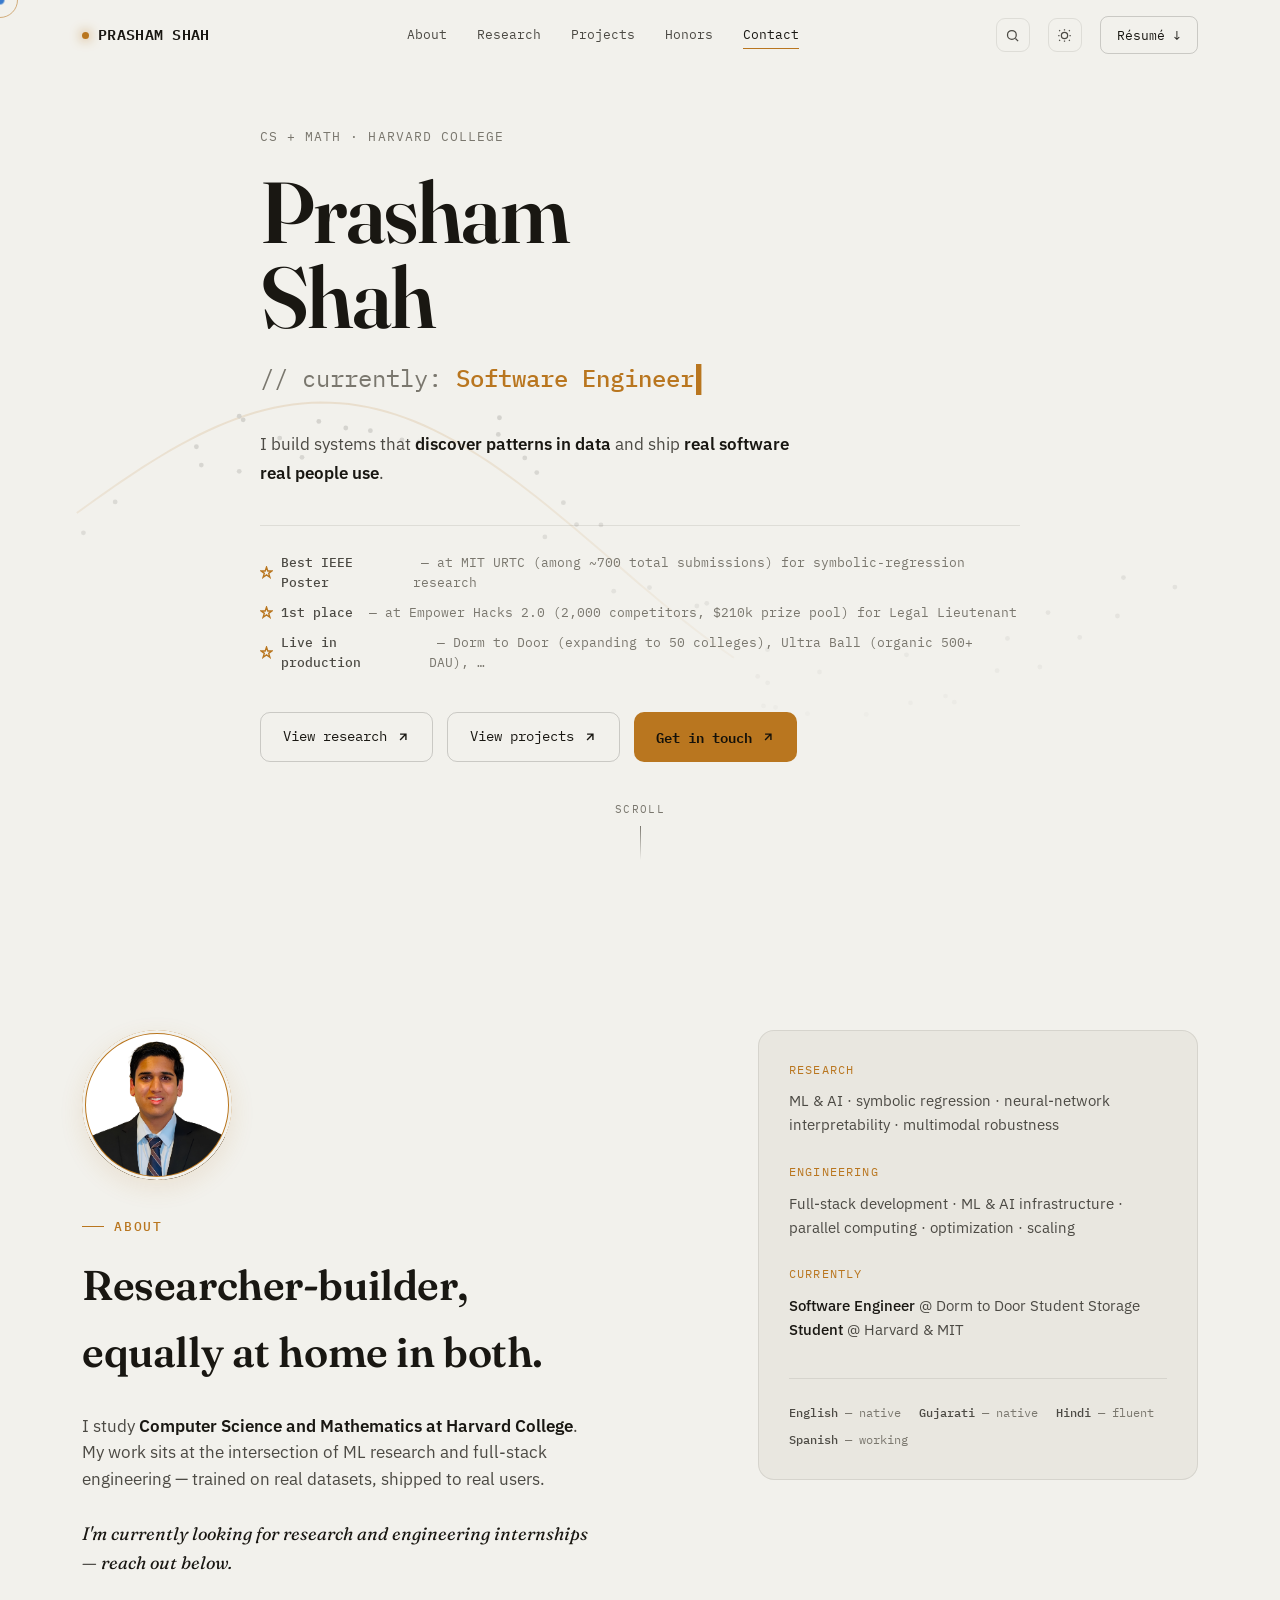
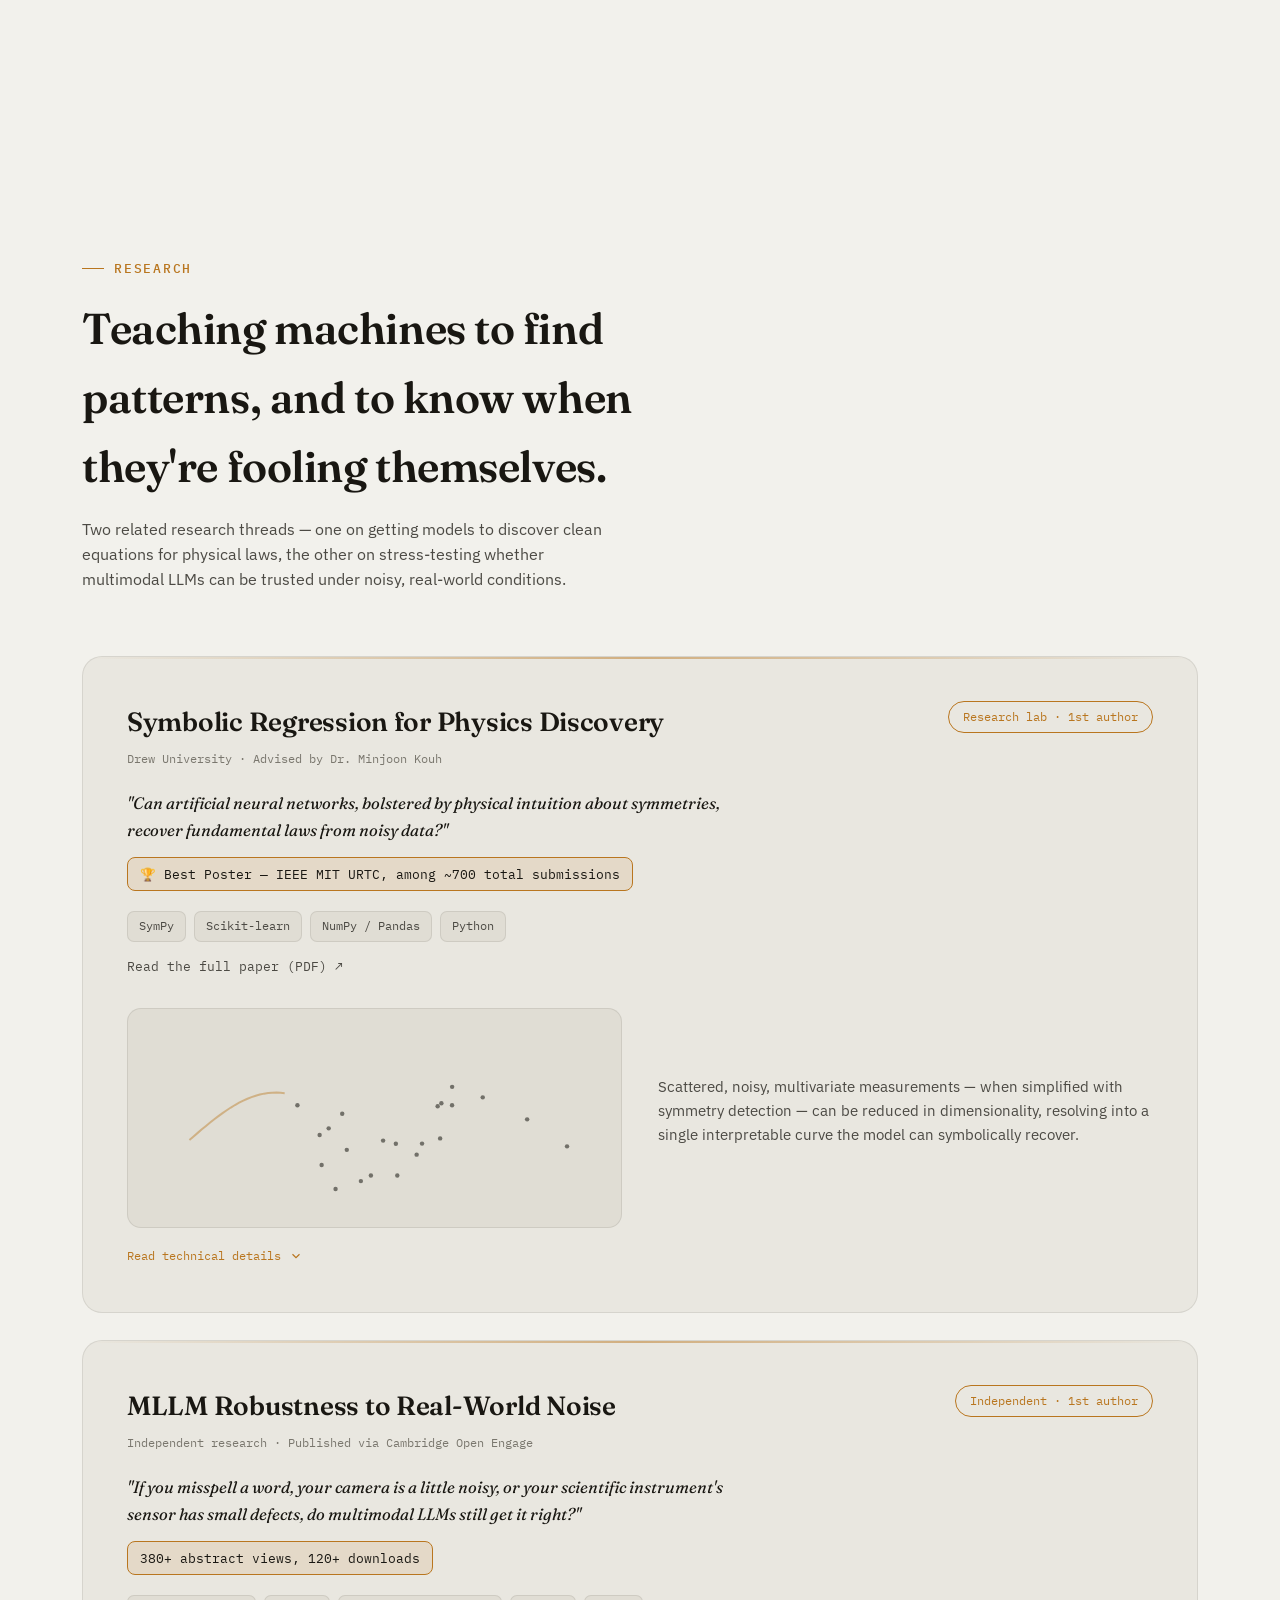
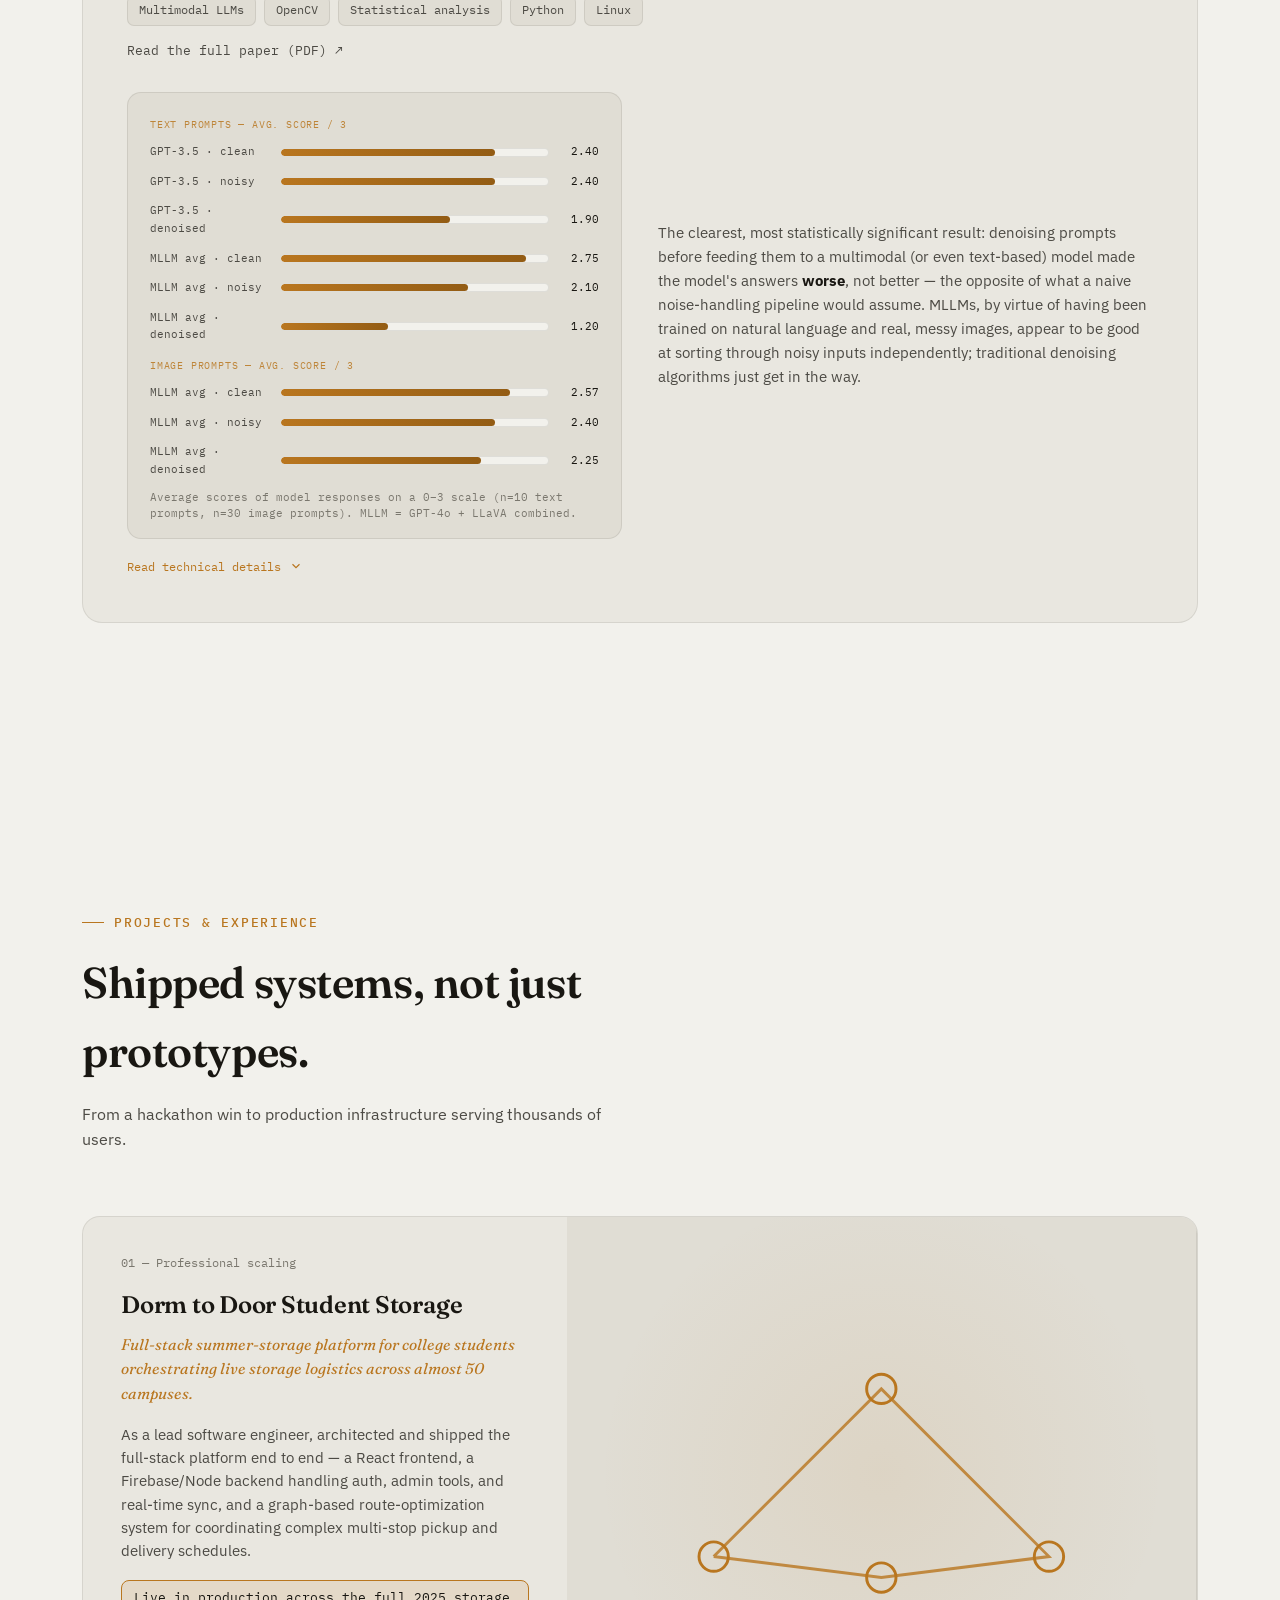
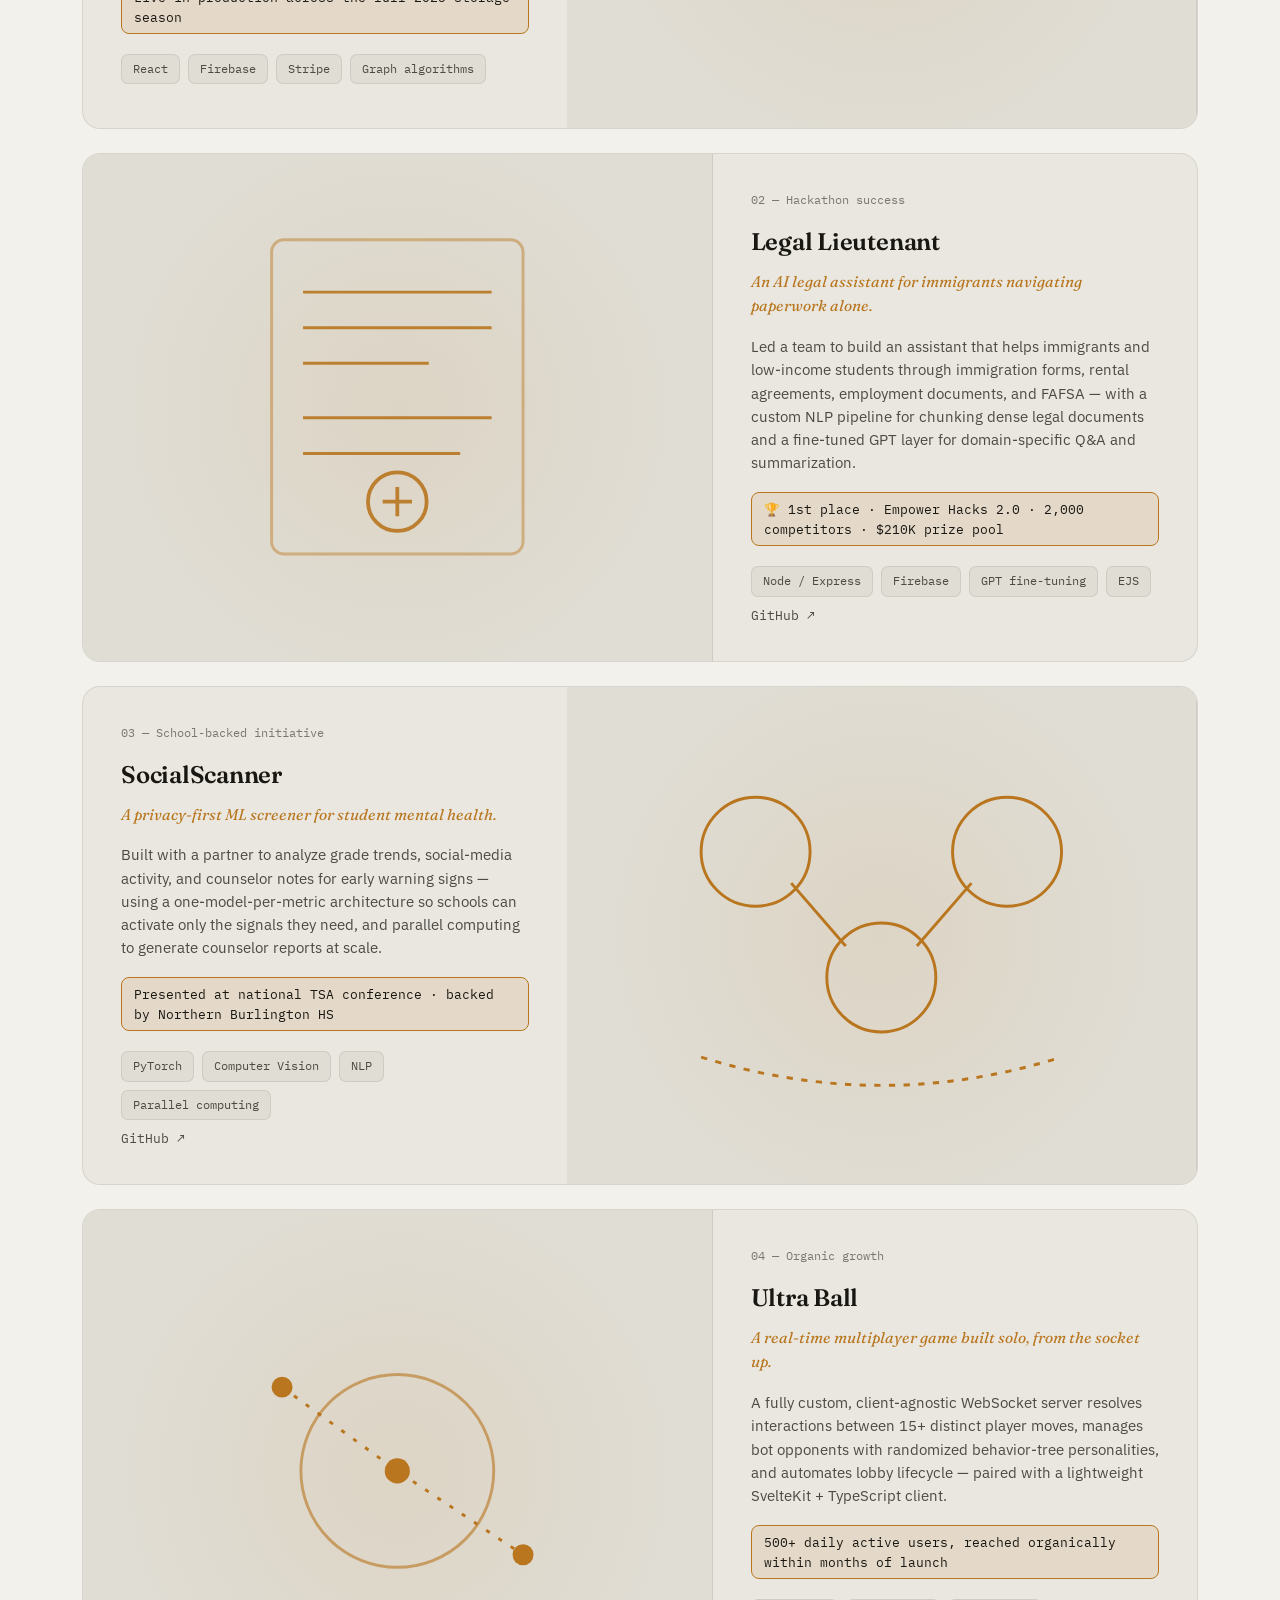
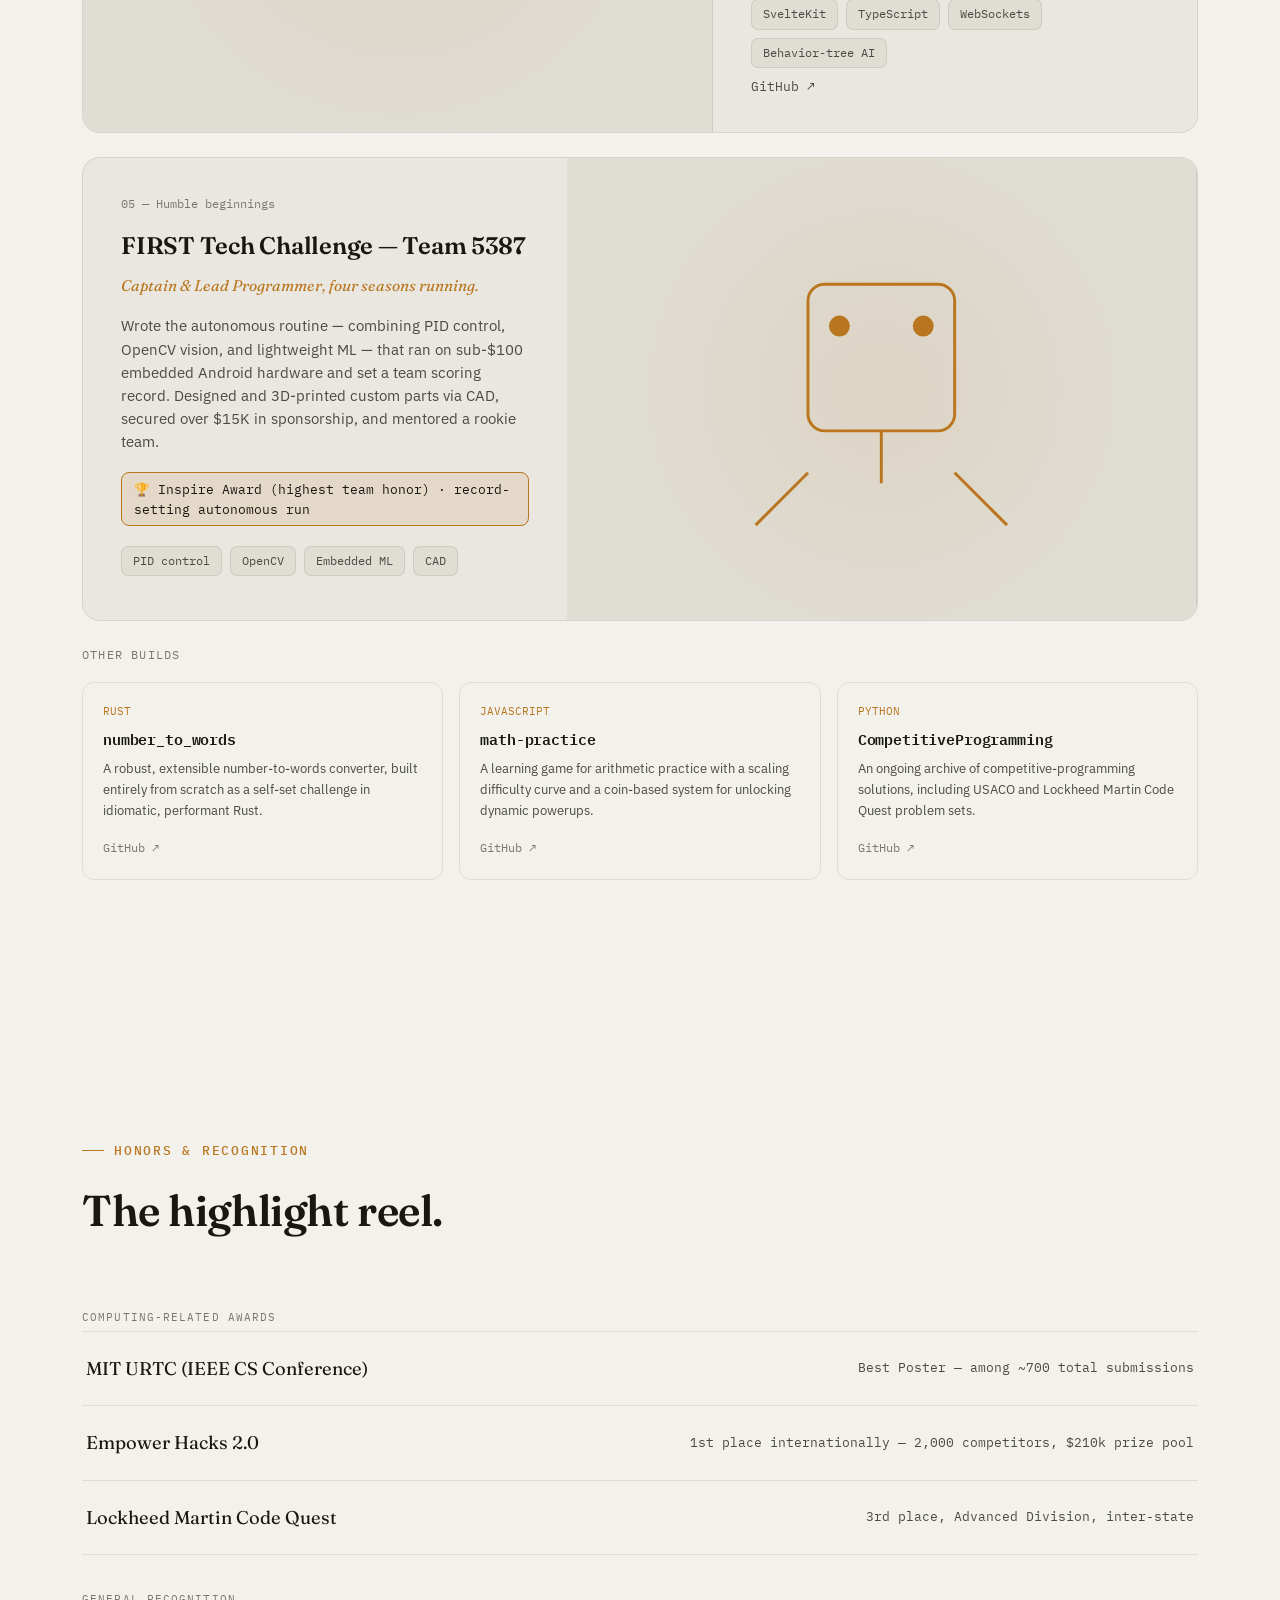
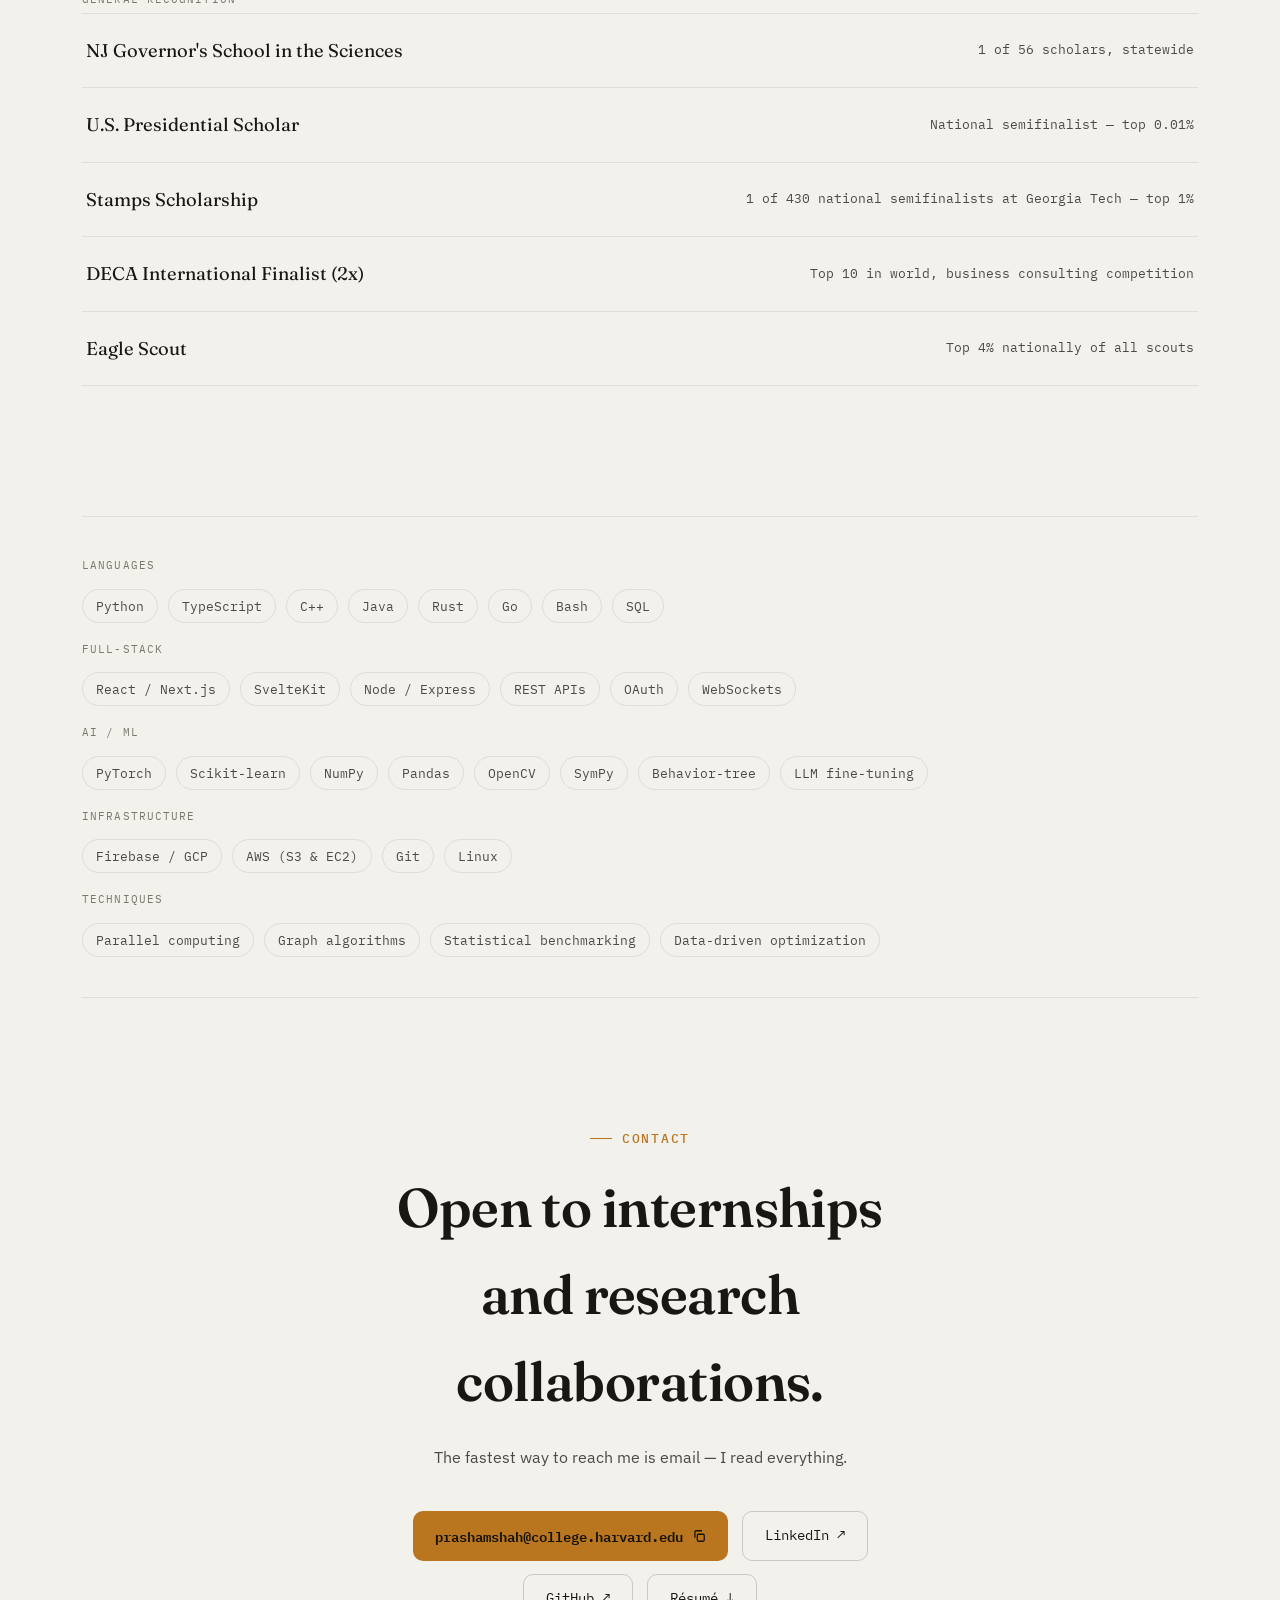
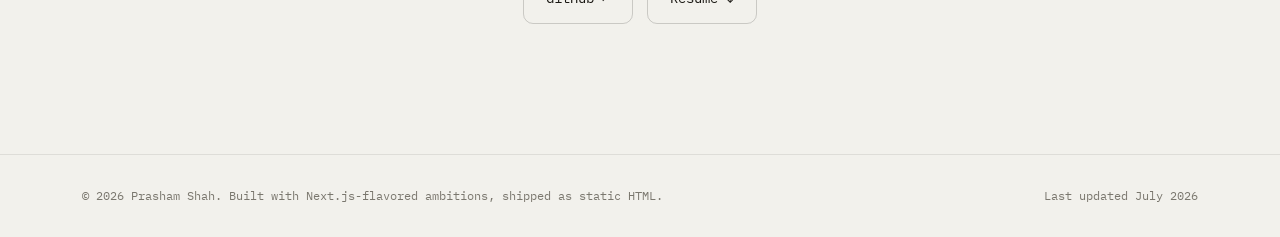
==== commit 14e18a39: "fix links" ====
--- a/index.html
+++ b/index.html
@@ -2954,24 +2954,6 @@
             href: "#mllmRobustness",
           },
           {
-            label: "Papers — All papers",
-            tag: "page",
-            href: "papers/",
-            keywords: "papers publications pdf research",
-          },
-          {
-            label: "Papers — Symbolic Regression (PDF)",
-            tag: "file",
-            href: "papers/AI-Assisted_Discovery_of_Physics_Laws.pdf",
-            keywords: "paper pdf physics symbolic regression ieee",
-          },
-          {
-            label: "Papers — MLLM Noise Resistance (PDF)",
-            tag: "file",
-            href: "papers/Multimodal_Large_Language_Model_Noise_Resistance.pdf",
-            keywords: "paper pdf mllm noise robustness multimodal",
-          },
-          {
             label: "Projects",
             tag: "section",
             href: "#projects",
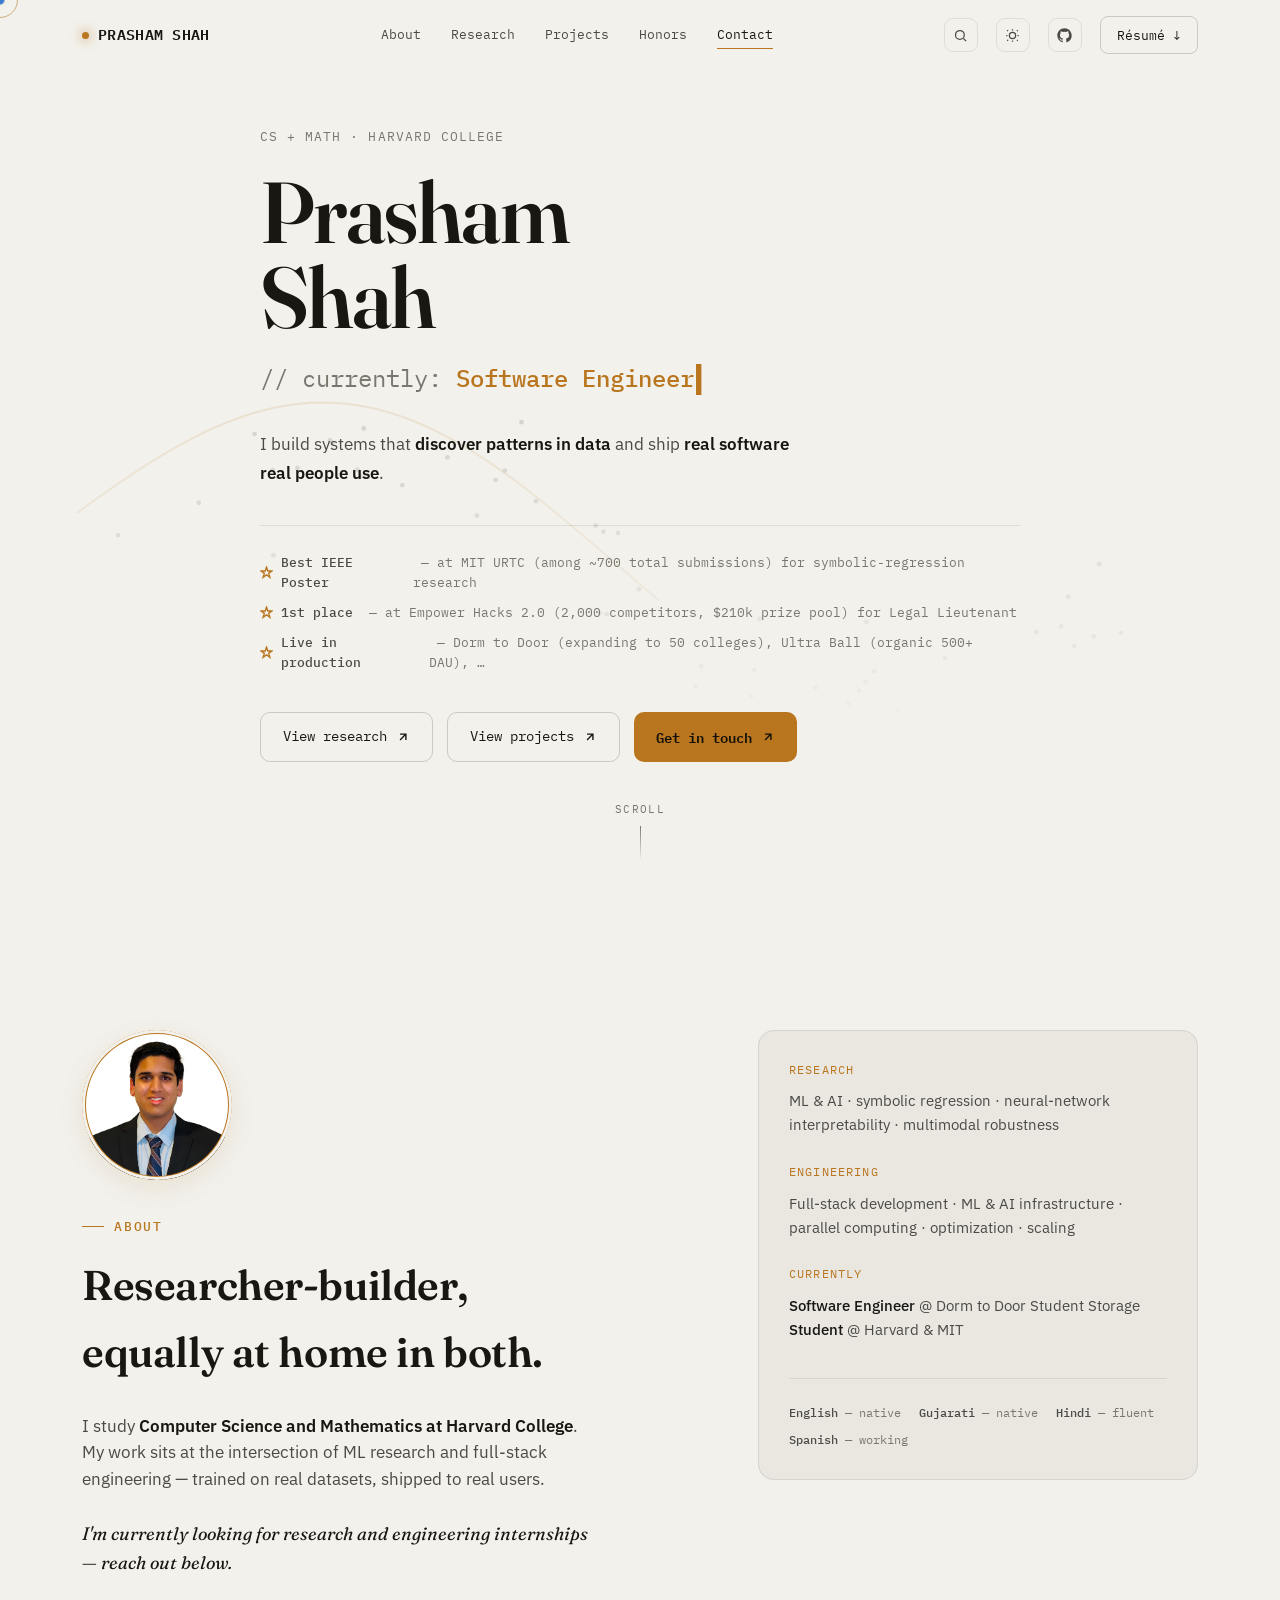
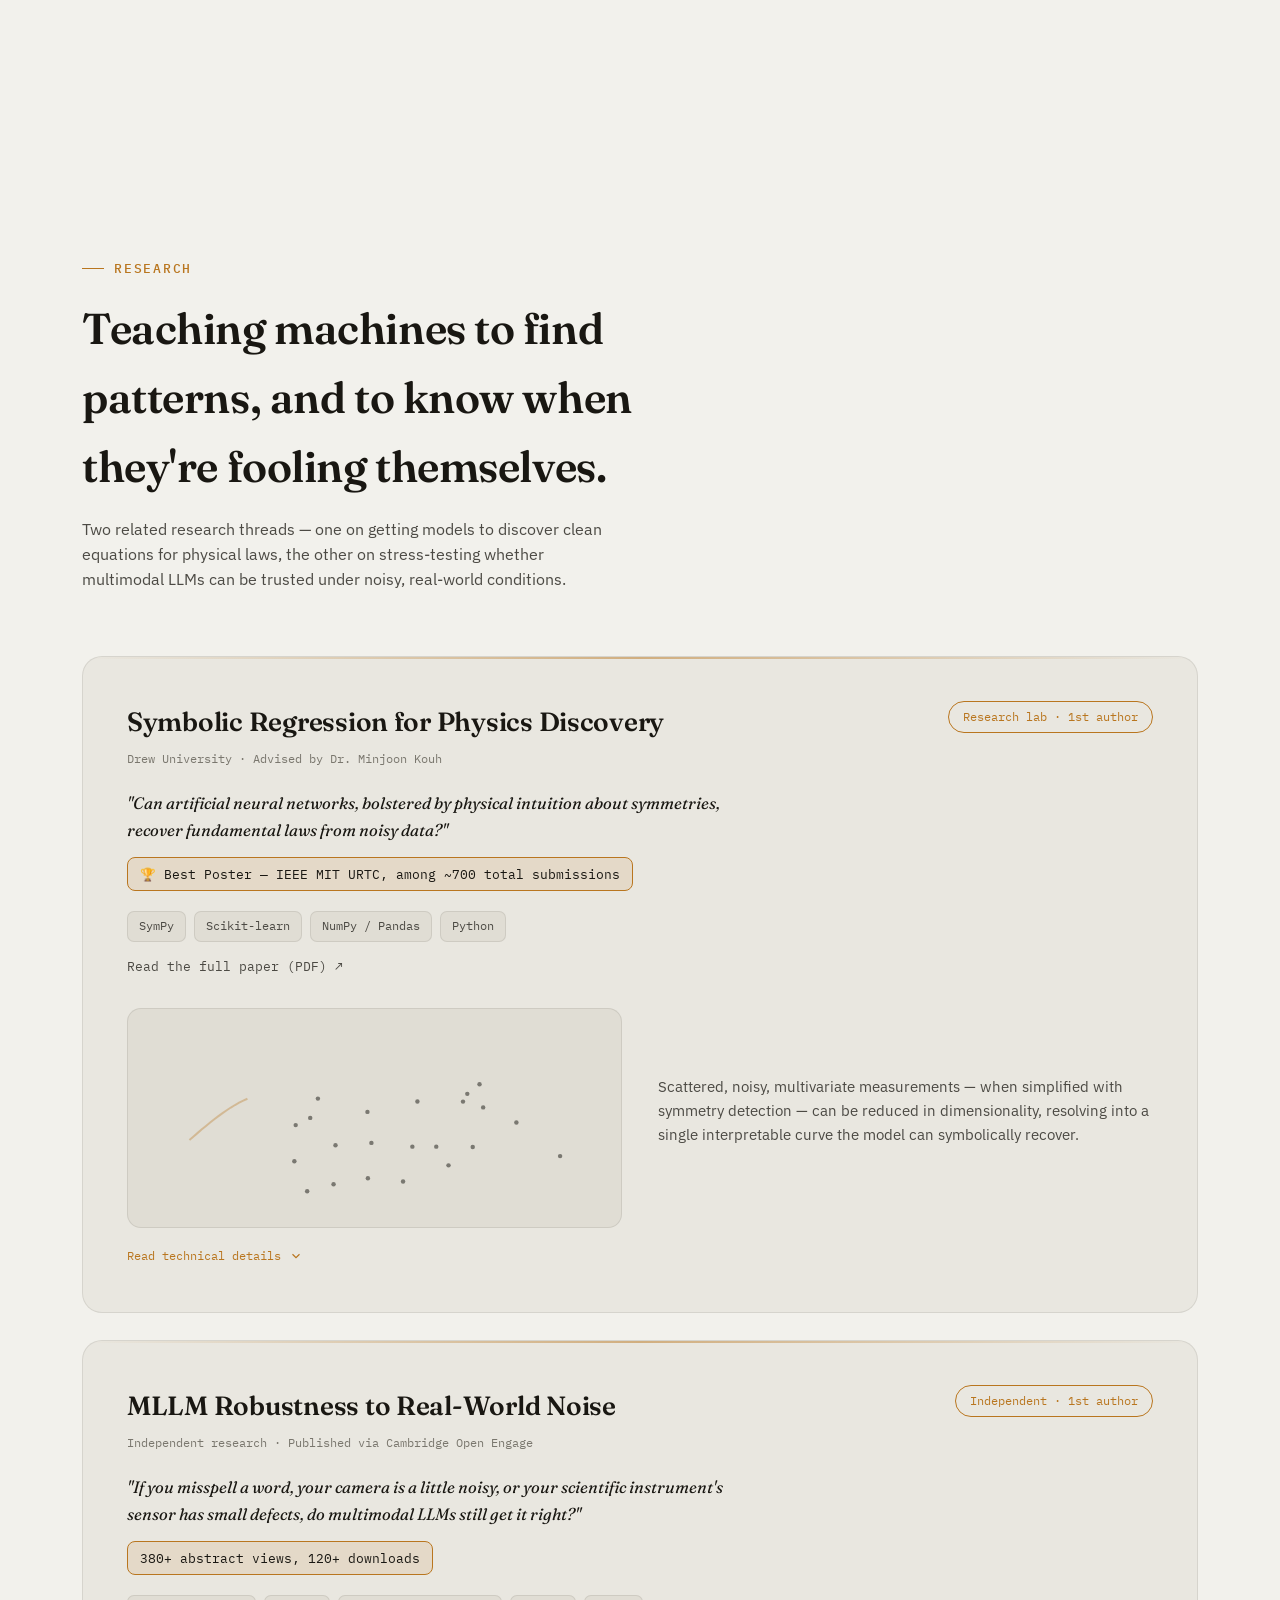
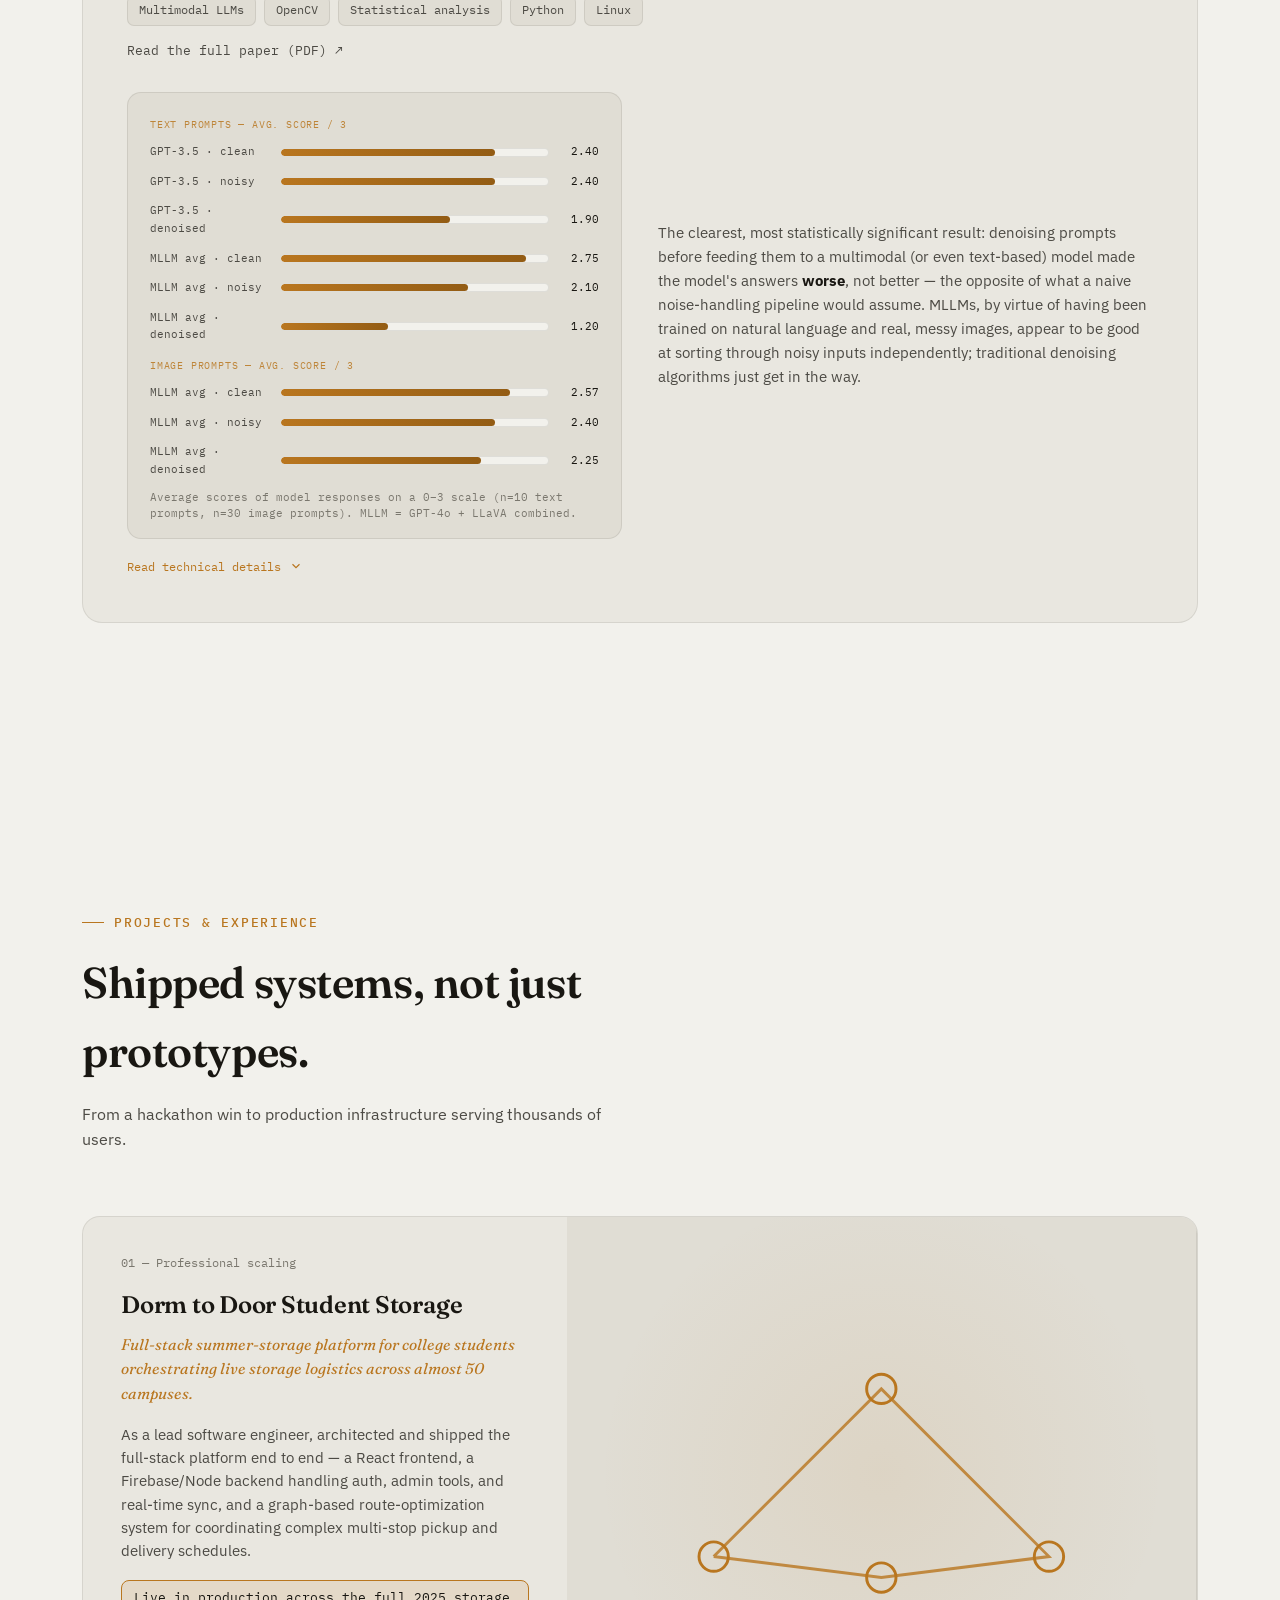
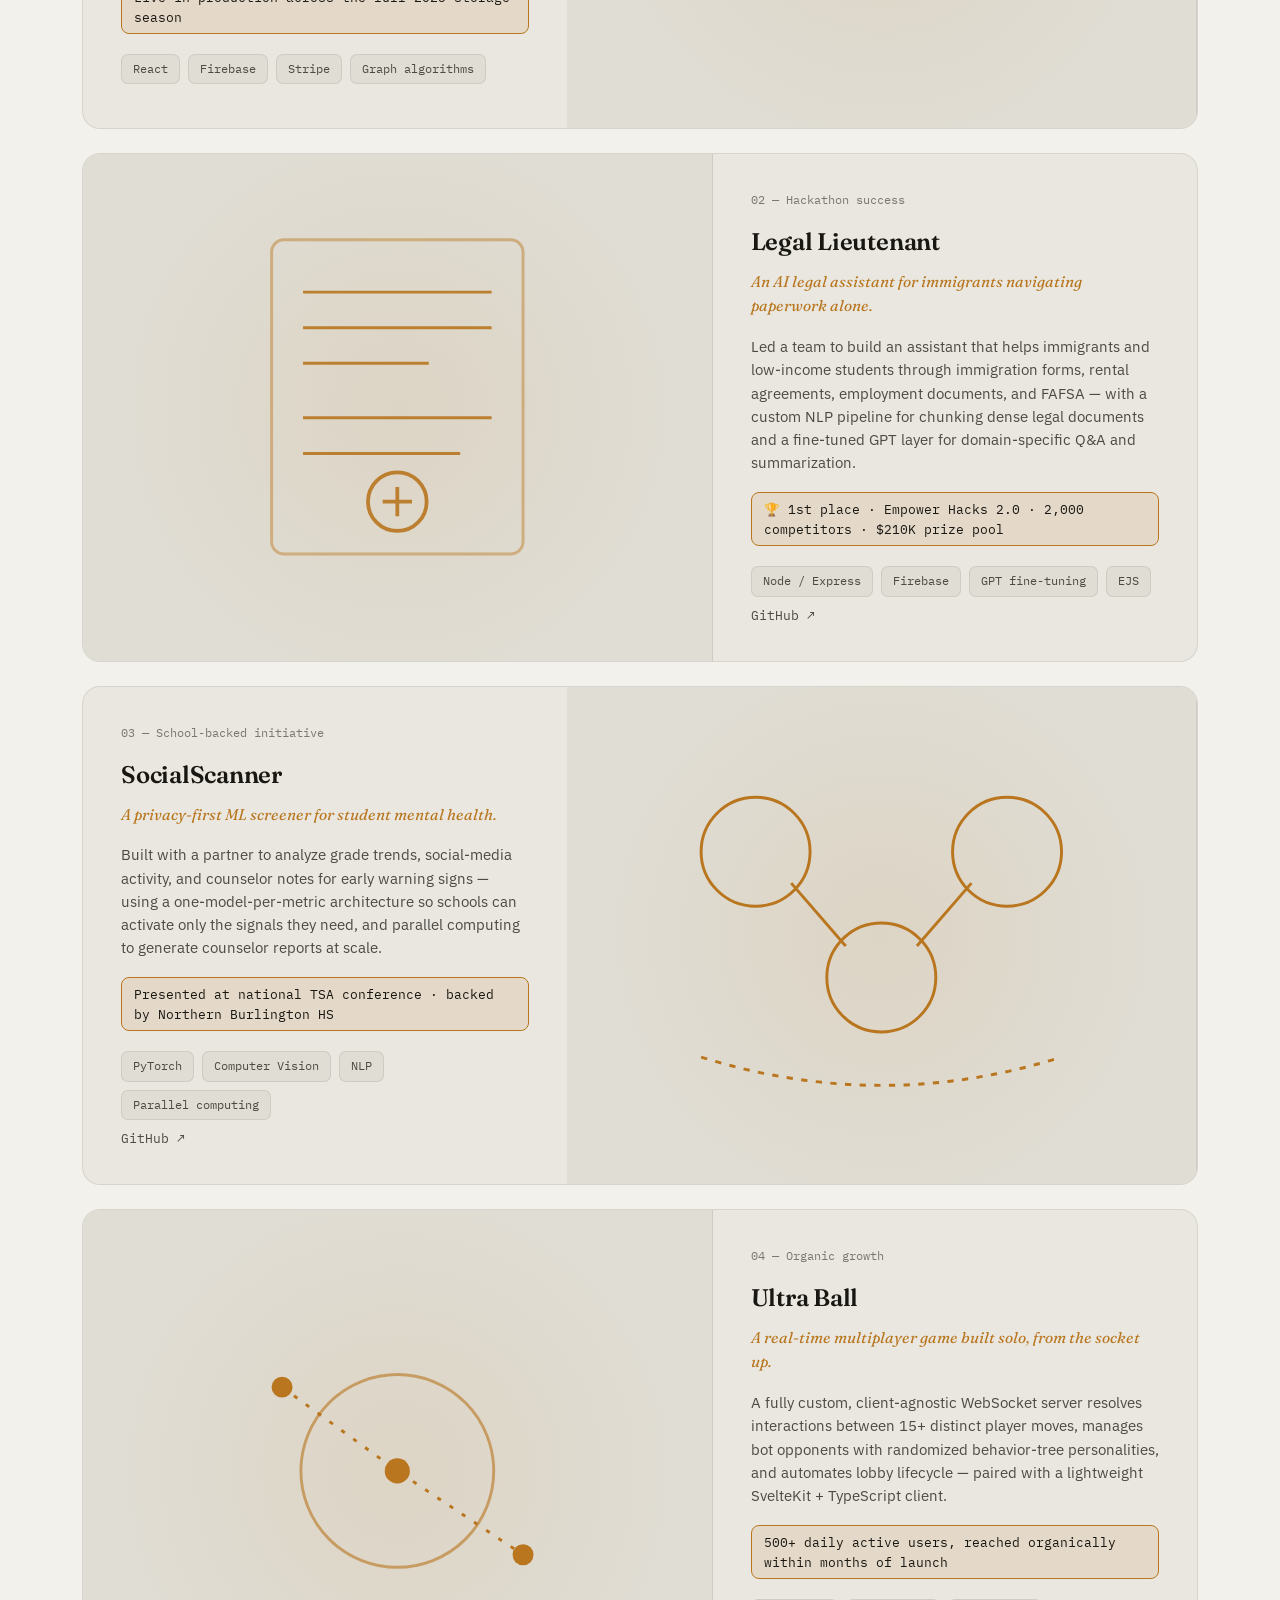
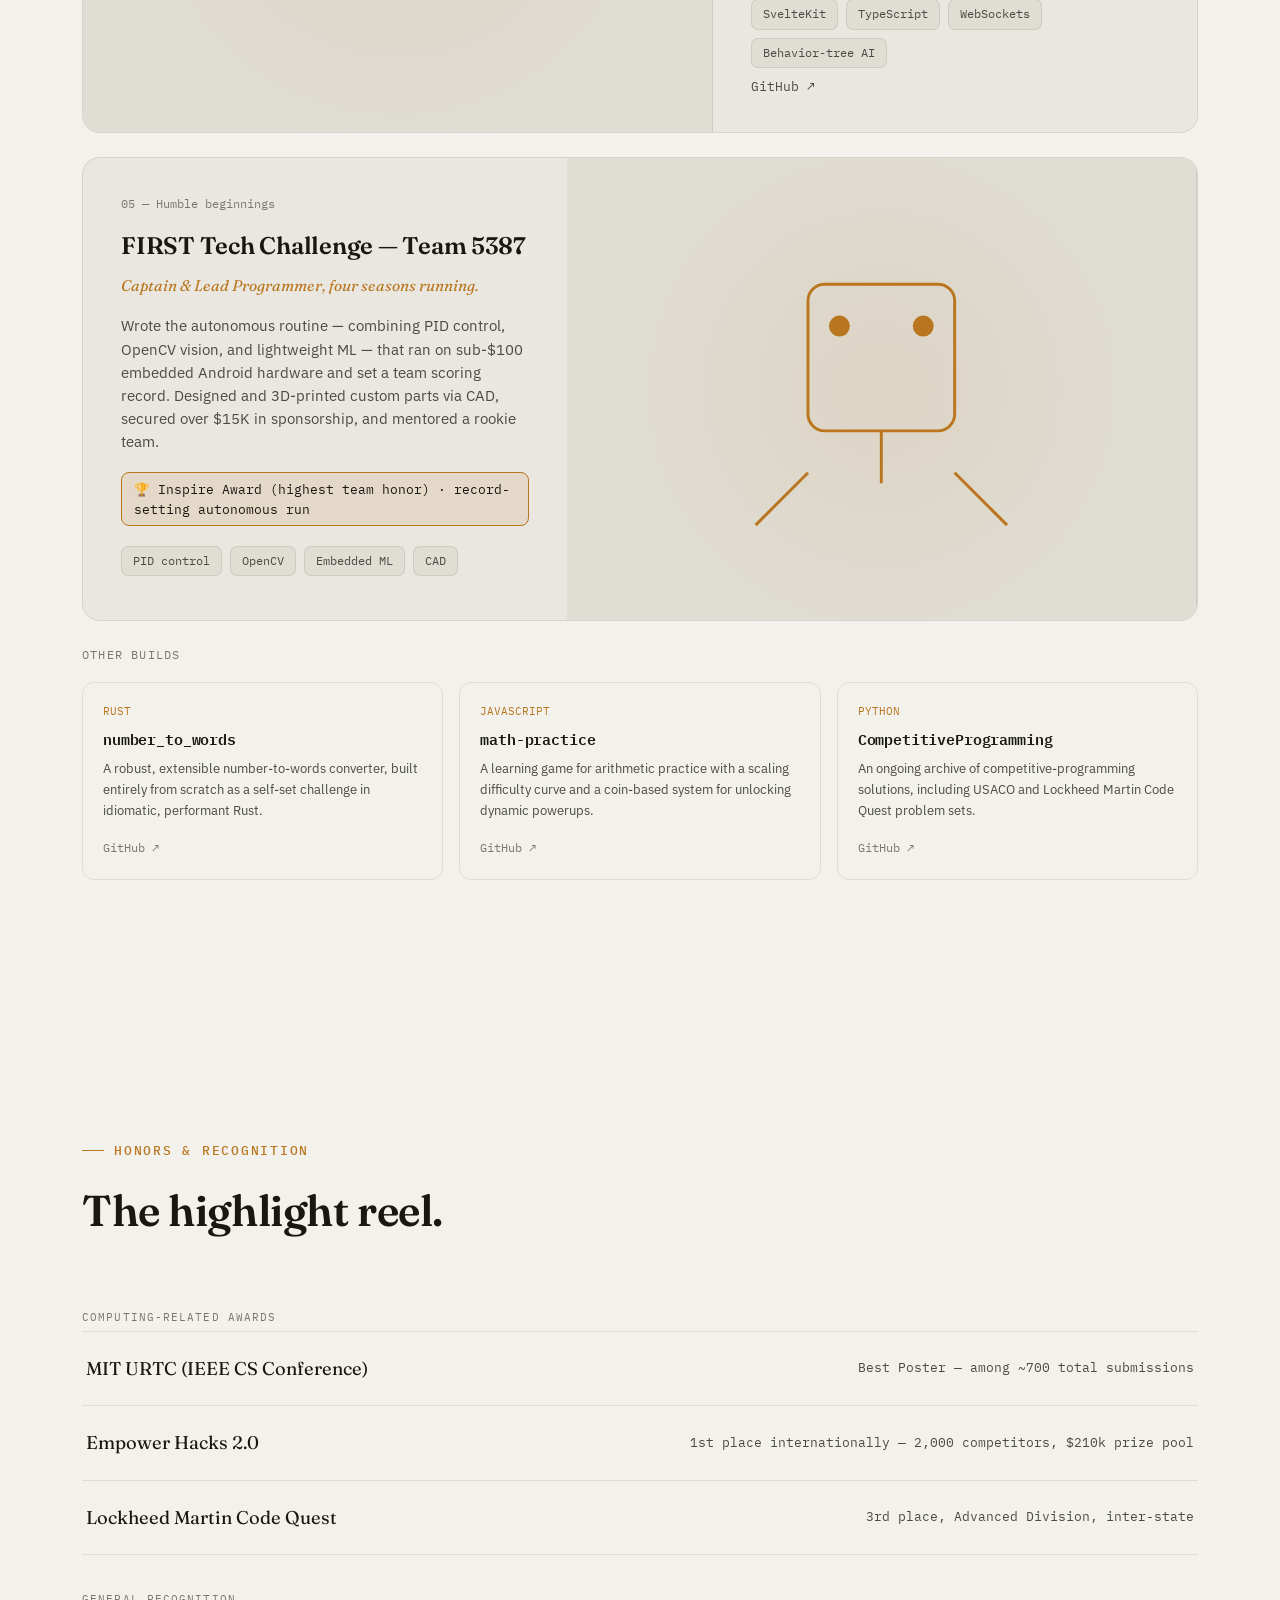
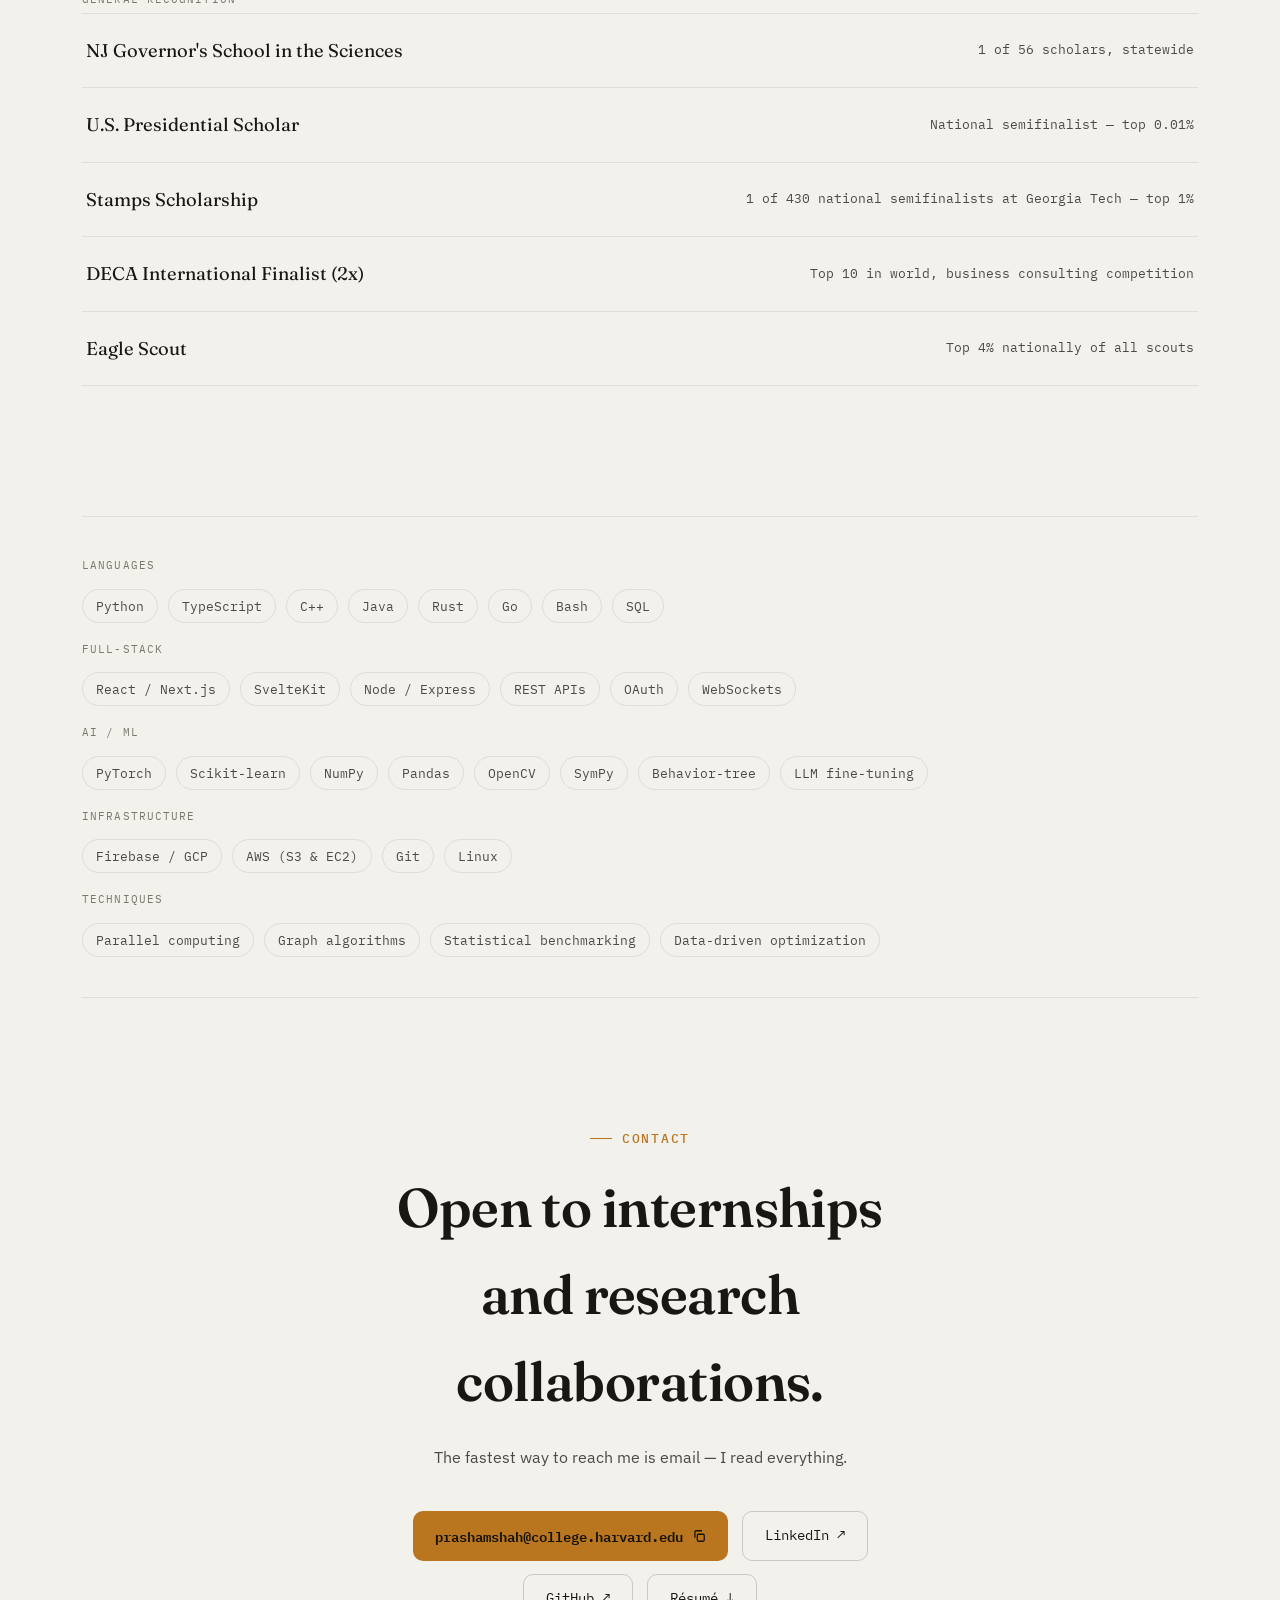
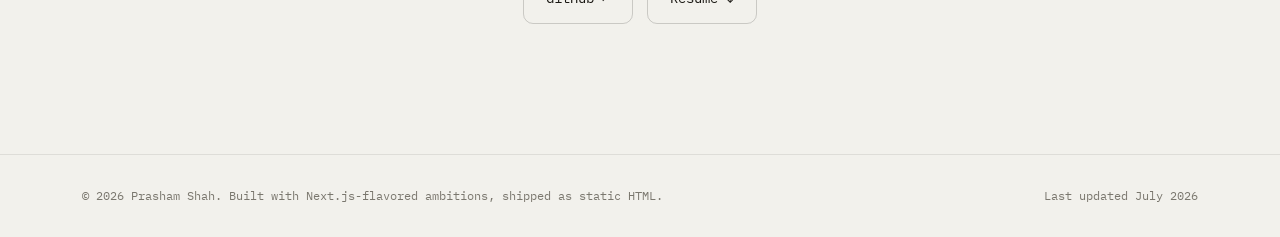
==== commit 77632733: "GitHub" ====
--- a/index.html
+++ b/index.html
@@ -1673,6 +1673,20 @@
               <path d="M21 12.79A9 9 0 1 1 11.21 3 7 7 0 0 0 21 12.79z" />
             </svg>
           </button>
+          <a
+            href="https://github.com/ps-coding"
+            class="icon-btn"
+            target="_blank"
+            rel="noopener"
+            title="GitHub"
+            aria-label="GitHub profile (ps-coding)"
+          >
+            <svg width="15" height="15" viewBox="0 0 24 24" fill="currentColor">
+              <path
+                d="M12 .5C5.65.5.5 5.65.5 12c0 5.08 3.29 9.39 7.86 10.91.58.1.79-.25.79-.56v-2.17c-3.2.7-3.87-1.36-3.87-1.36-.52-1.33-1.28-1.69-1.28-1.69-1.04-.71.08-.7.08-.7 1.15.08 1.76 1.18 1.76 1.18 1.03 1.76 2.69 1.25 3.35.96.1-.74.4-1.25.73-1.54-2.55-.29-5.24-1.28-5.24-5.69 0-1.26.45-2.29 1.18-3.09-.12-.29-.51-1.46.11-3.05 0 0 .97-.31 3.17 1.18a11 11 0 0 1 5.77 0c2.2-1.49 3.17-1.18 3.17-1.18.63 1.59.23 2.76.11 3.05.74.8 1.18 1.83 1.18 3.09 0 4.42-2.69 5.39-5.25 5.68.41.36.78 1.06.78 2.14v3.17c0 .31.21.67.8.56A11.51 11.51 0 0 0 23.5 12C23.5 5.65 18.35.5 12 .5Z"
+              />
+            </svg>
+          </a>
           <a
             href="Prasham_Shah_Resume.pdf"
             class="nav-resume magnetic"
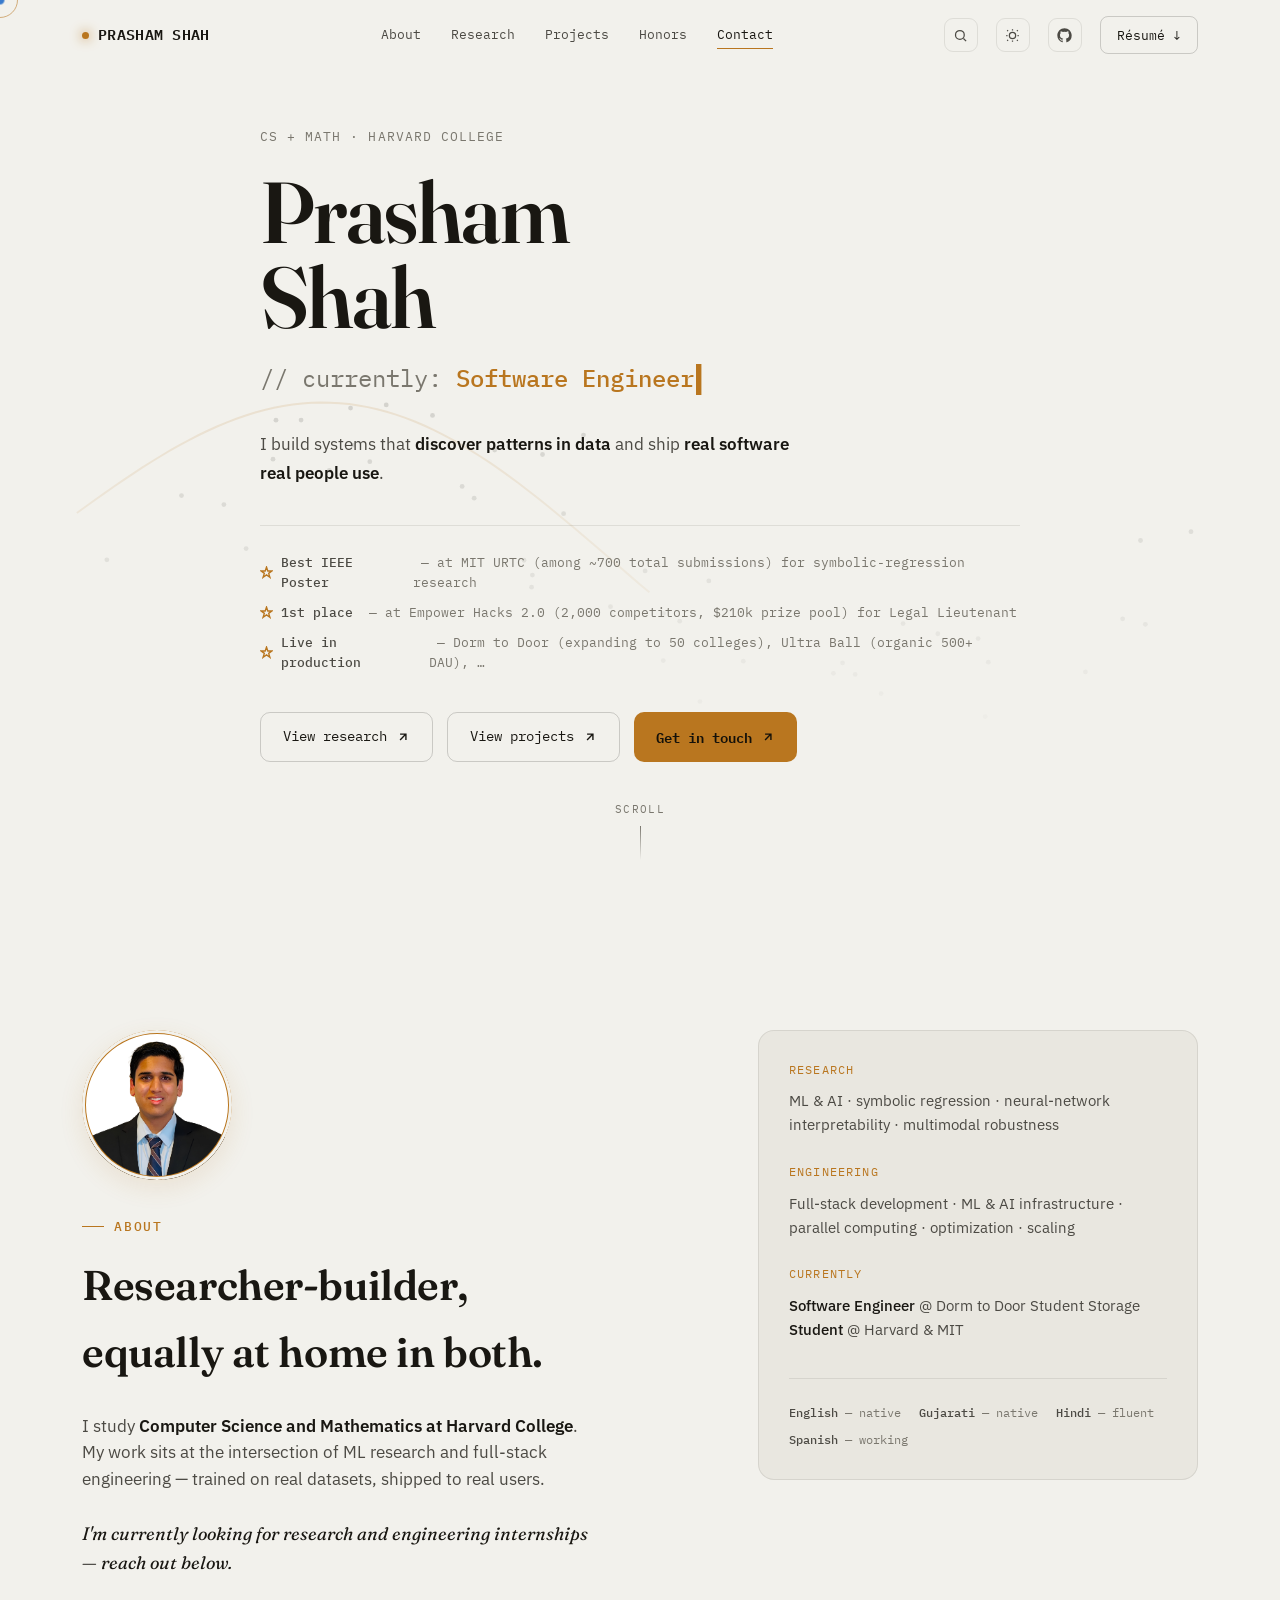
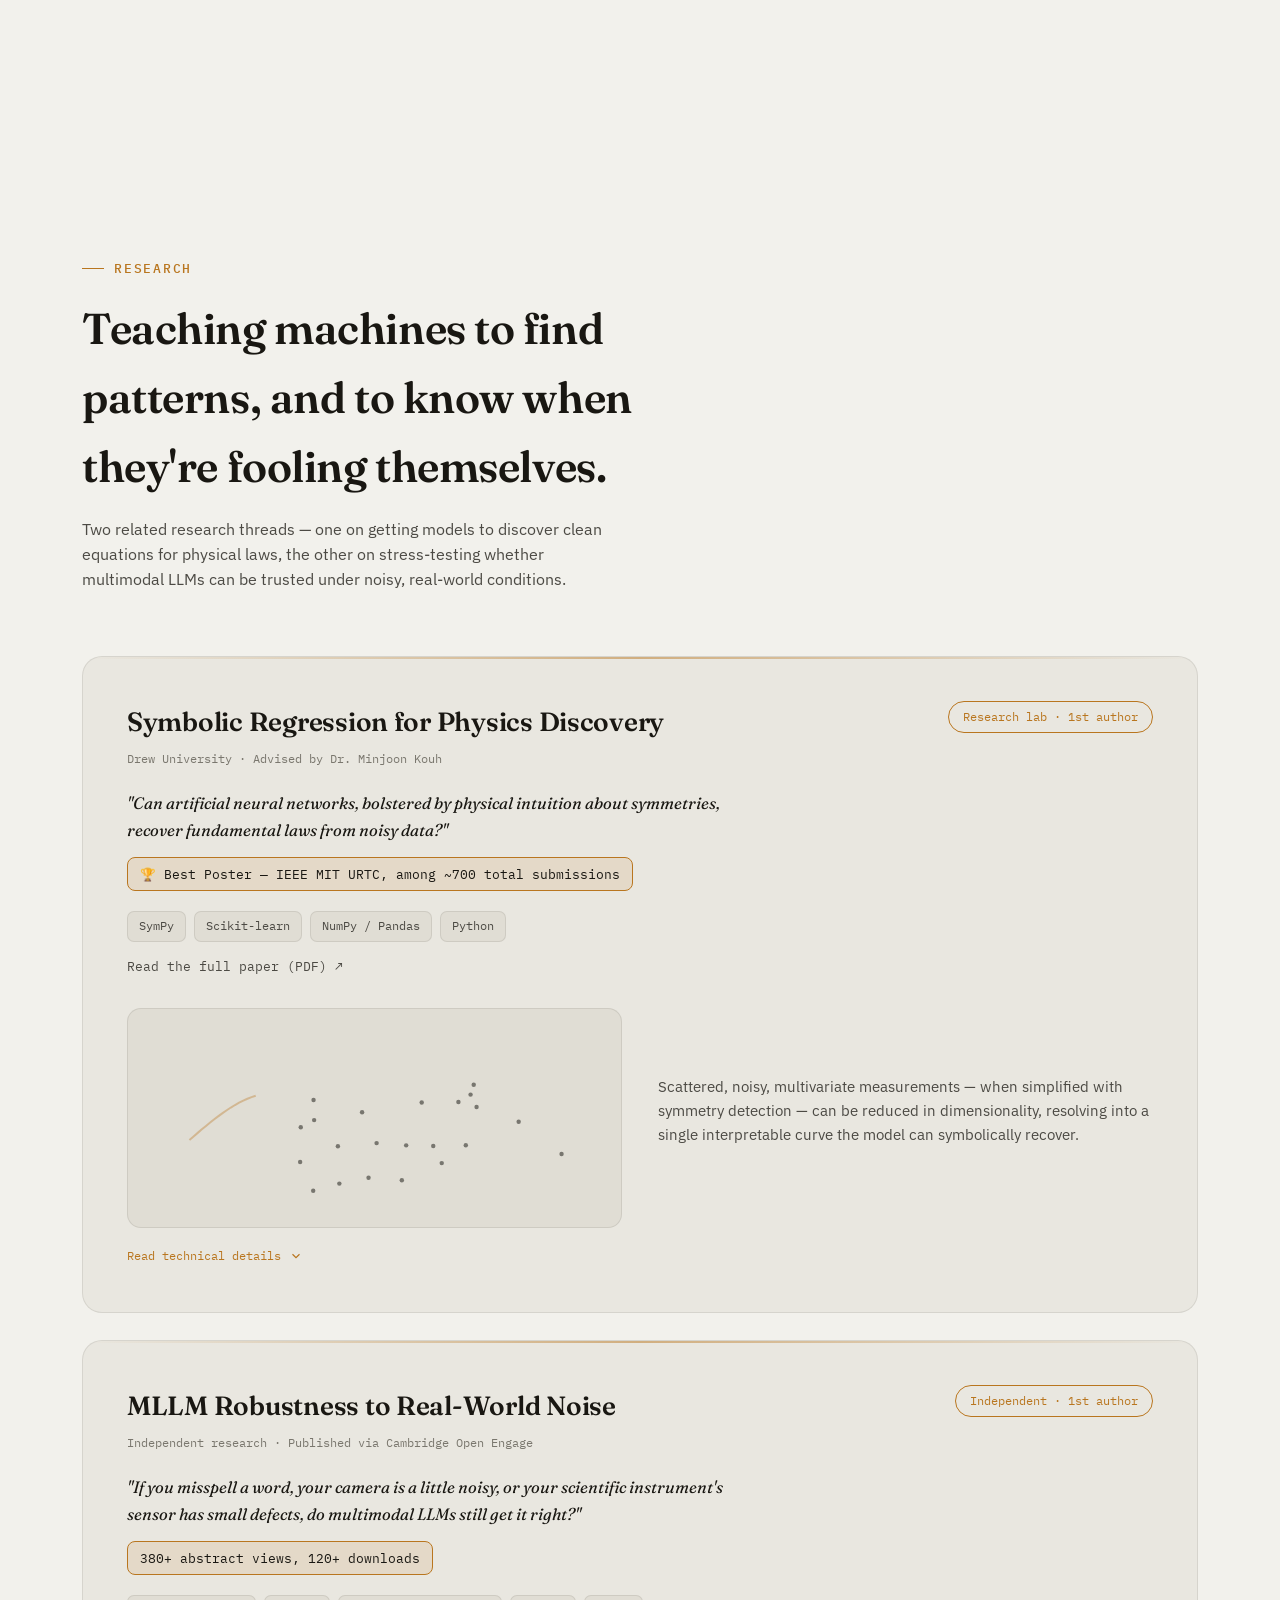
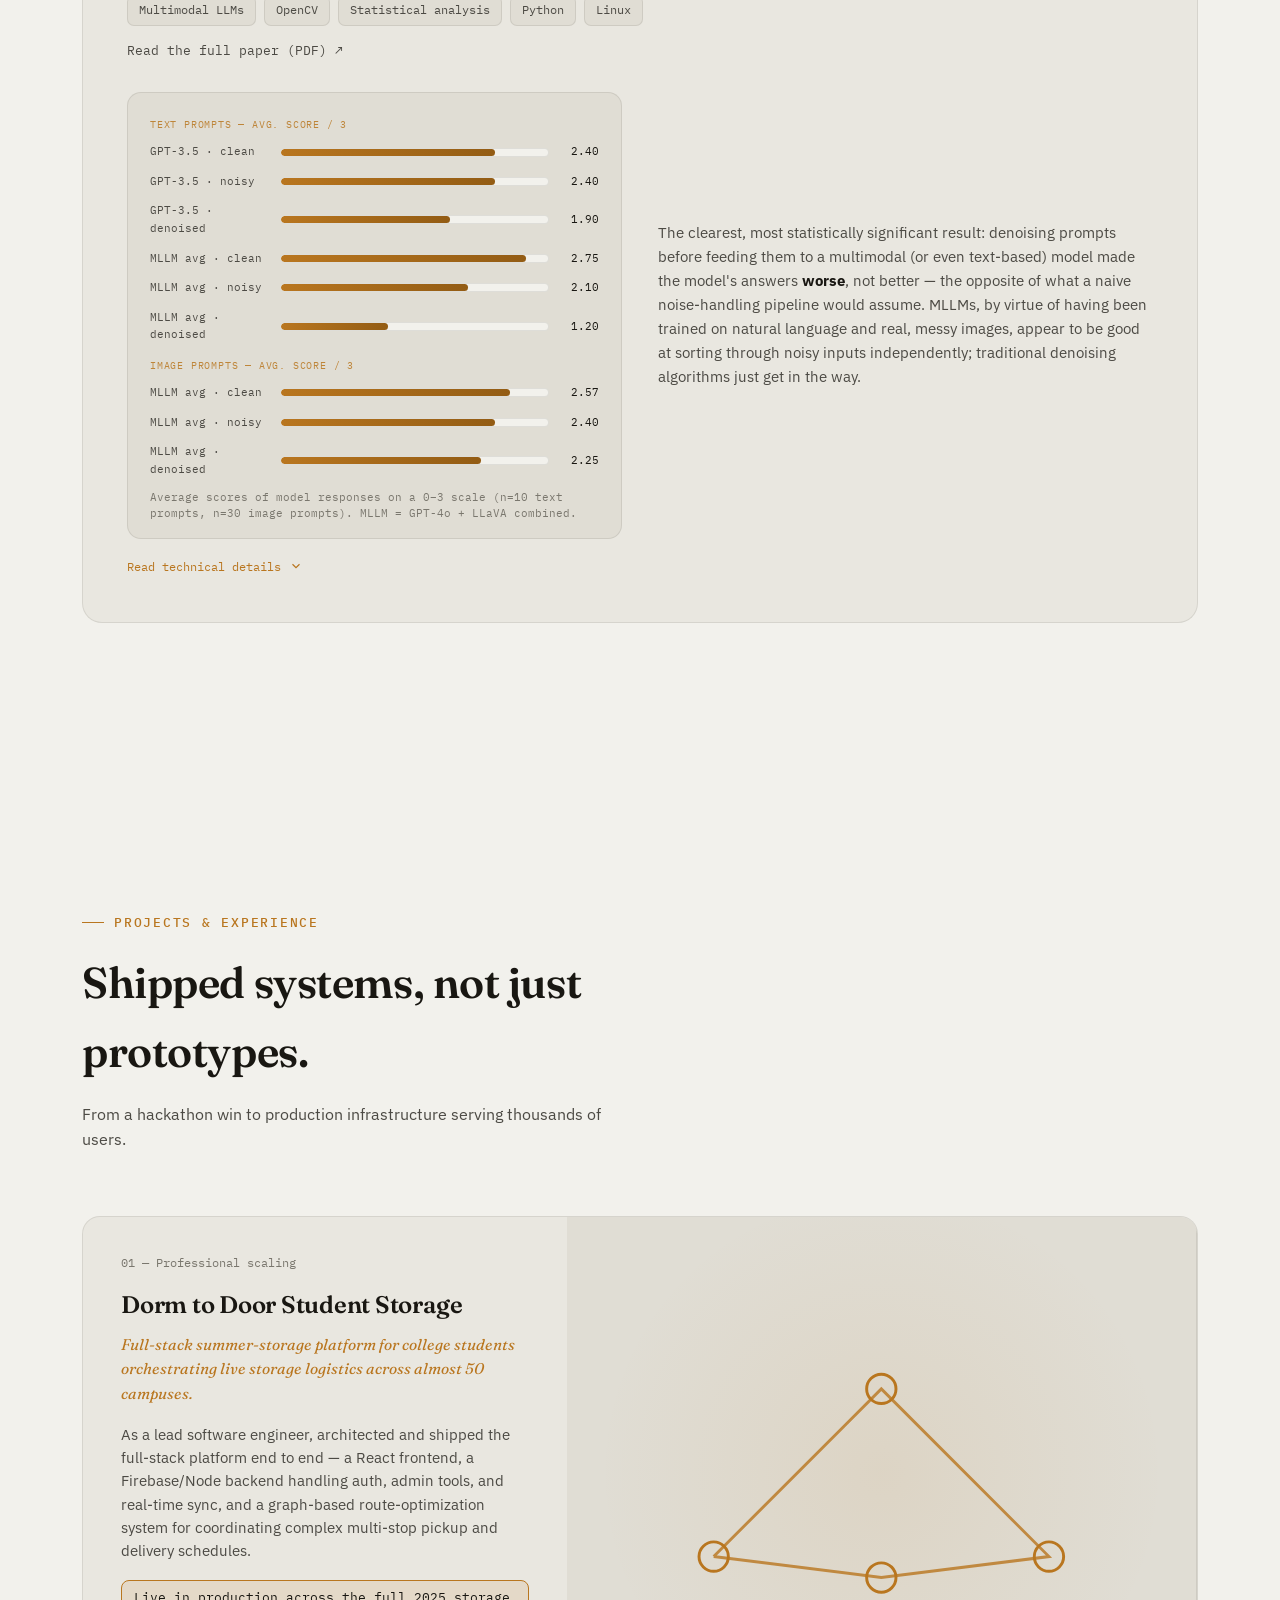
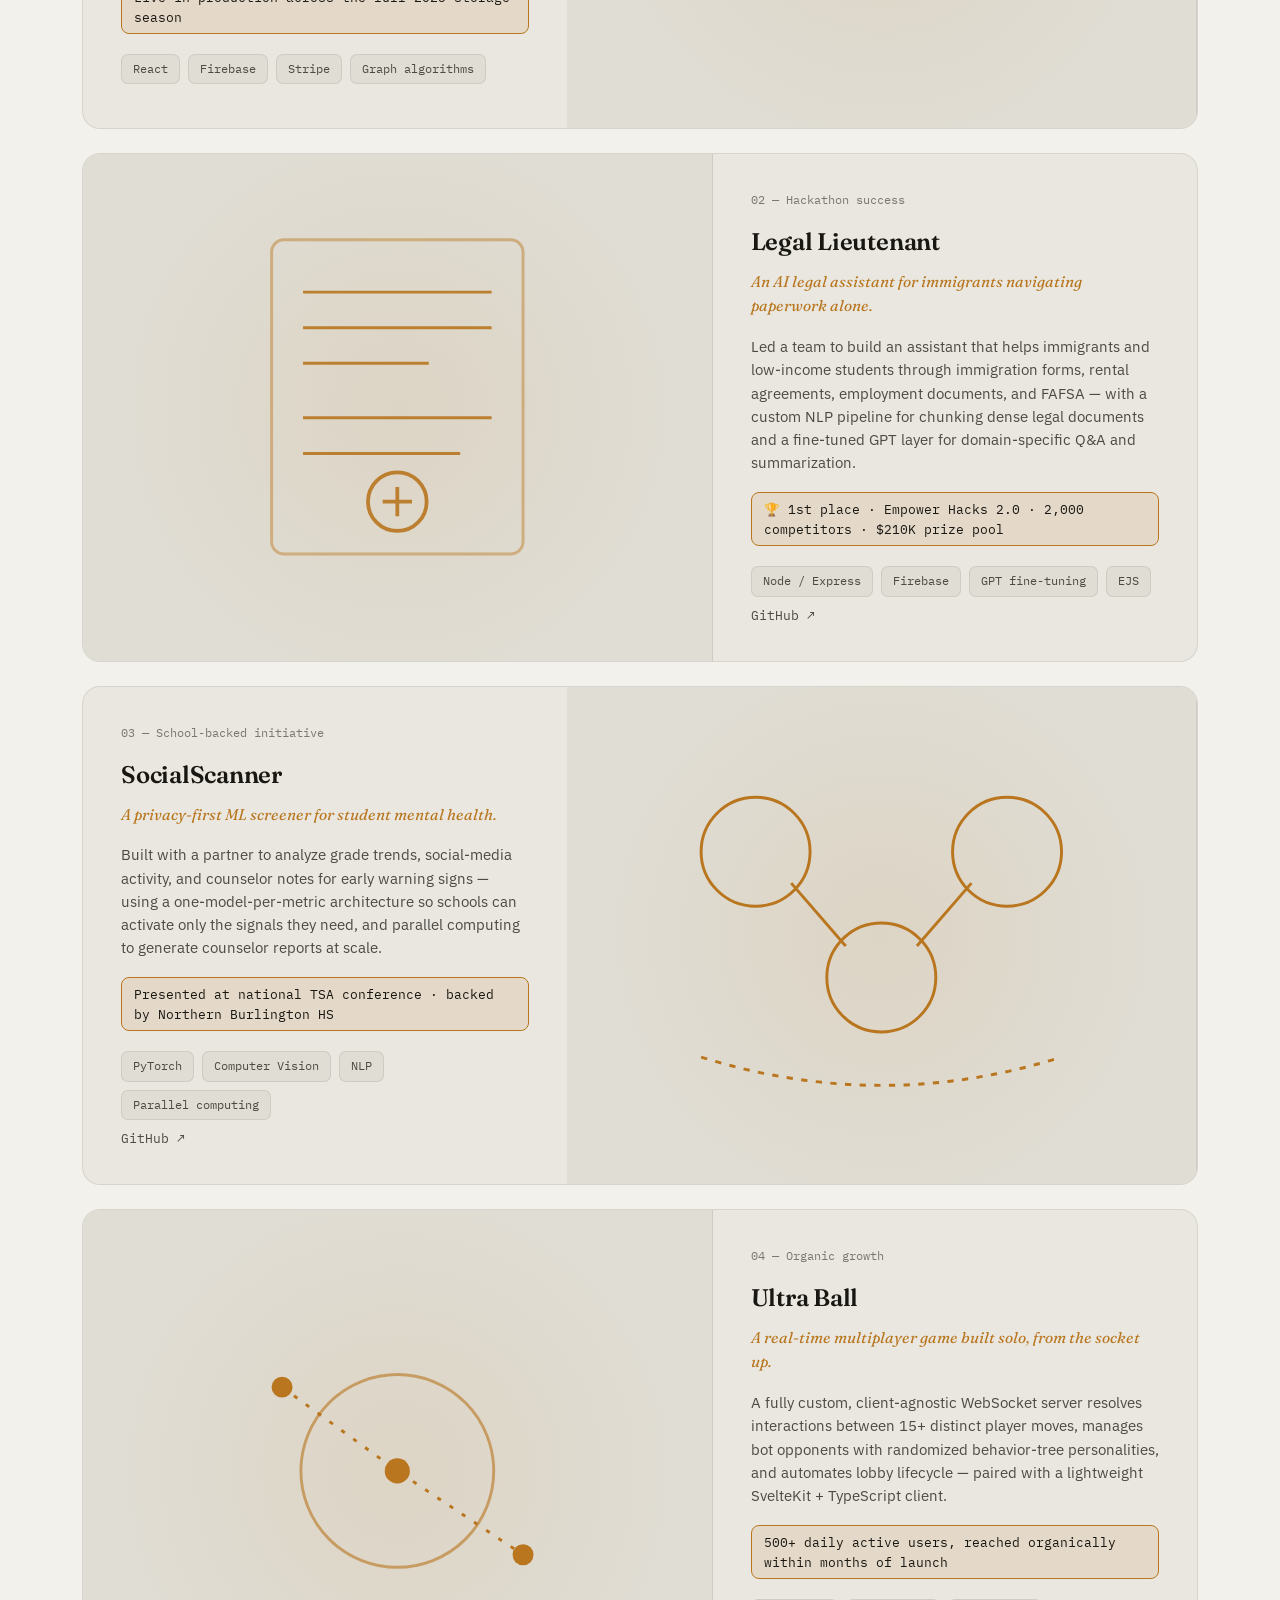
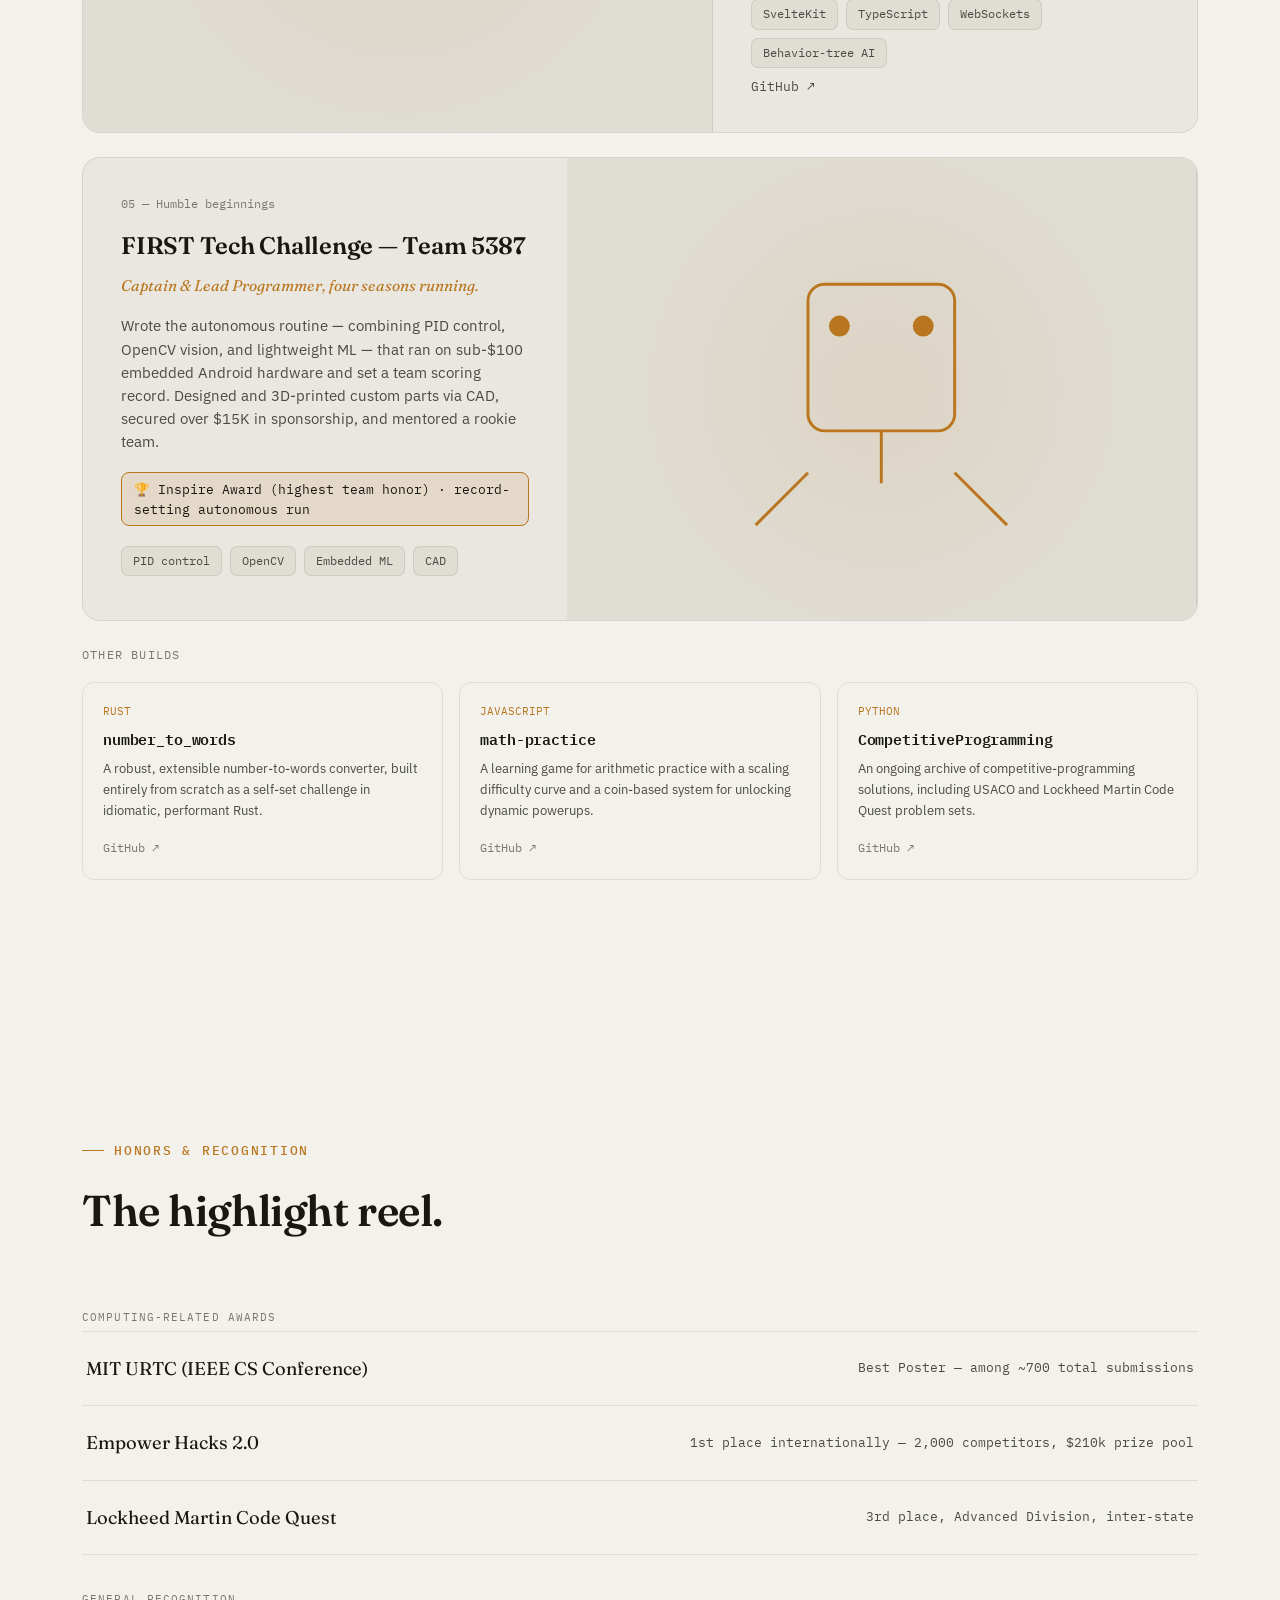
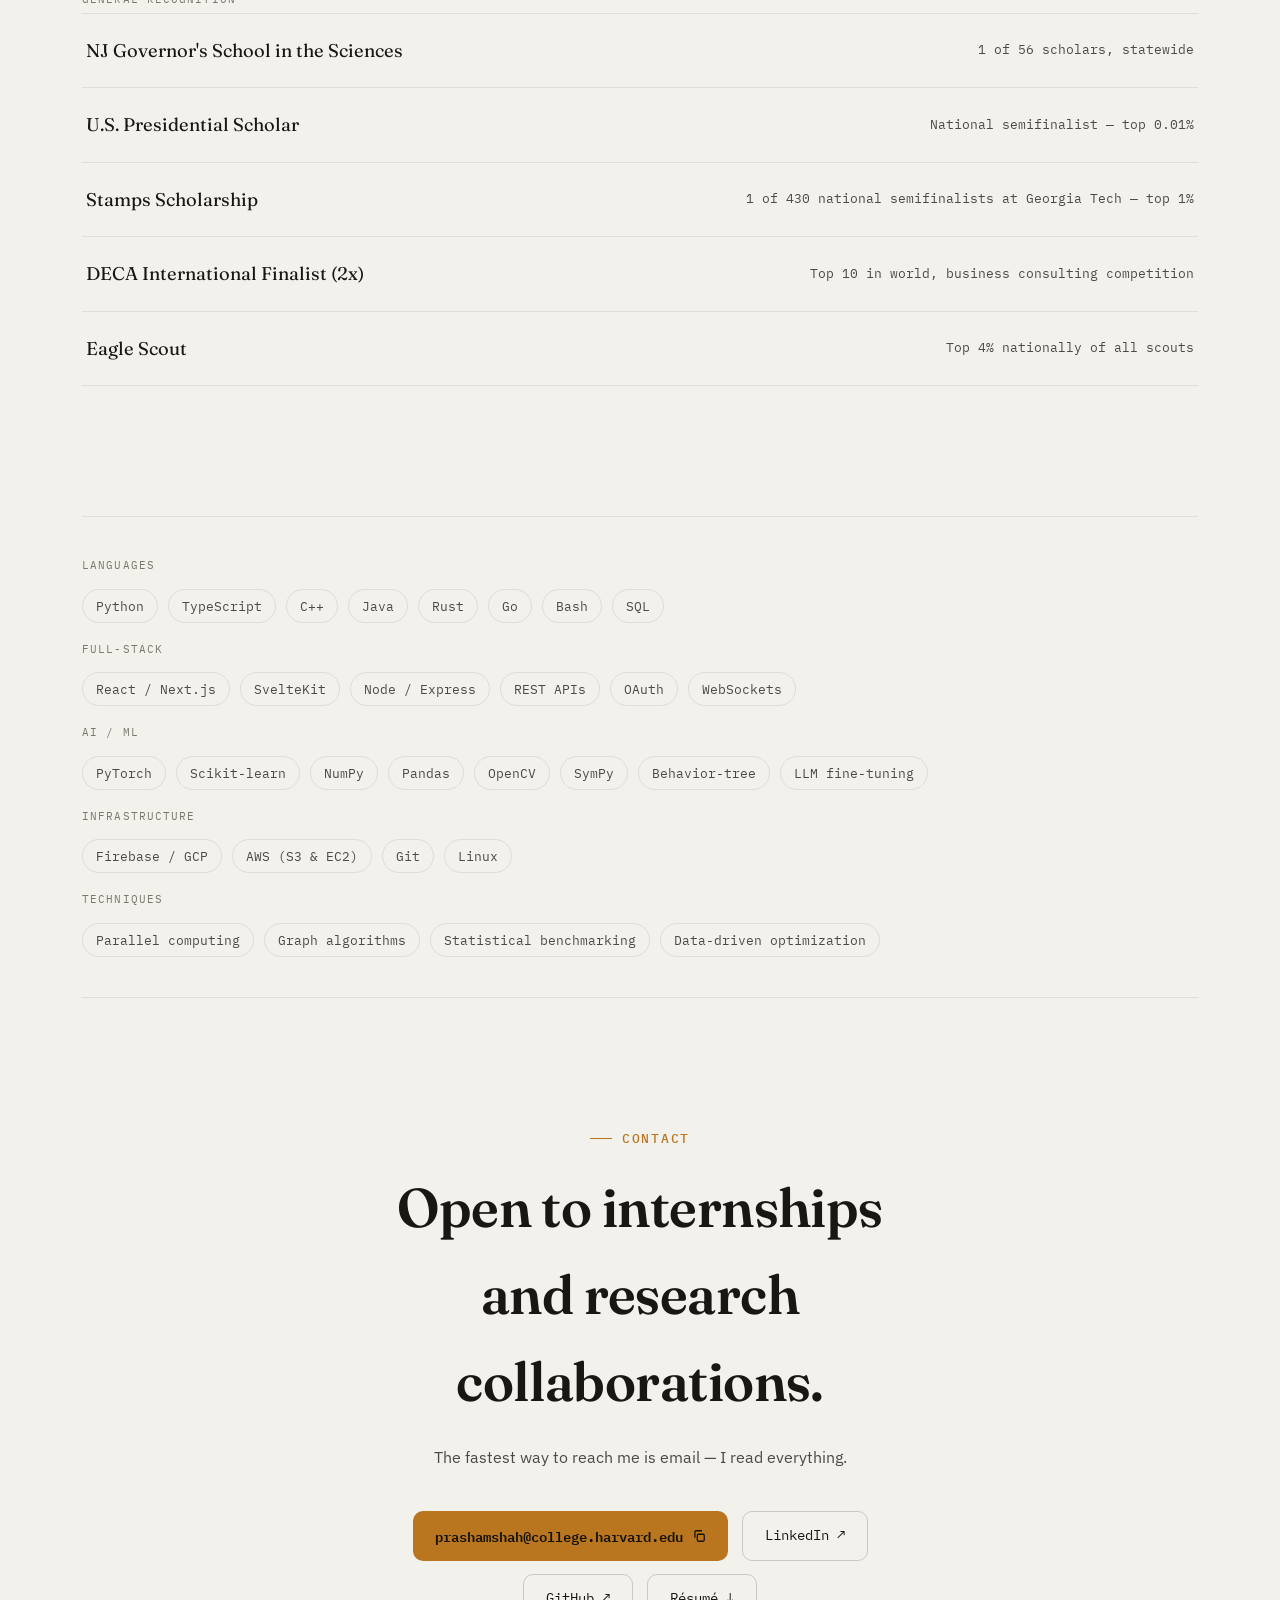
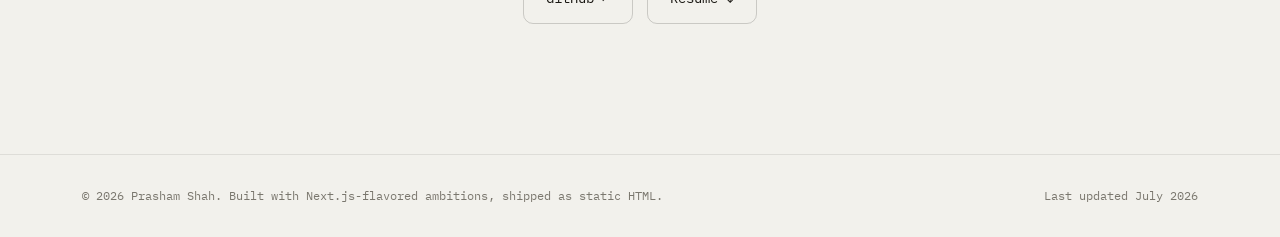
==== commit 1e9cb5c5: "scroll bug fixed" ====
--- a/index.html
+++ b/index.html
@@ -3149,10 +3149,12 @@
           });
           cmdkList._filtered = results.map((r) => r.c);
         }
-        function refreshActive() {
+        function refreshActive(scroll) {
           Array.from(cmdkList.children).forEach((el, i) =>
             el.classList.toggle("active", i === activeIdx),
           );
+          if (scroll)
+            cmdkList.children[activeIdx]?.scrollIntoView({ block: "nearest" });
         }
         function go(c) {
           closeCmdk();
@@ -3195,12 +3197,12 @@
             if (e.key === "ArrowDown") {
               e.preventDefault();
               activeIdx = Math.min(activeIdx + 1, list.length - 1);
-              refreshActive();
+              refreshActive(true);
             }
             if (e.key === "ArrowUp") {
               e.preventDefault();
               activeIdx = Math.max(activeIdx - 1, 0);
-              refreshActive();
+              refreshActive(true);
             }
             if (e.key === "Enter") {
               e.preventDefault();
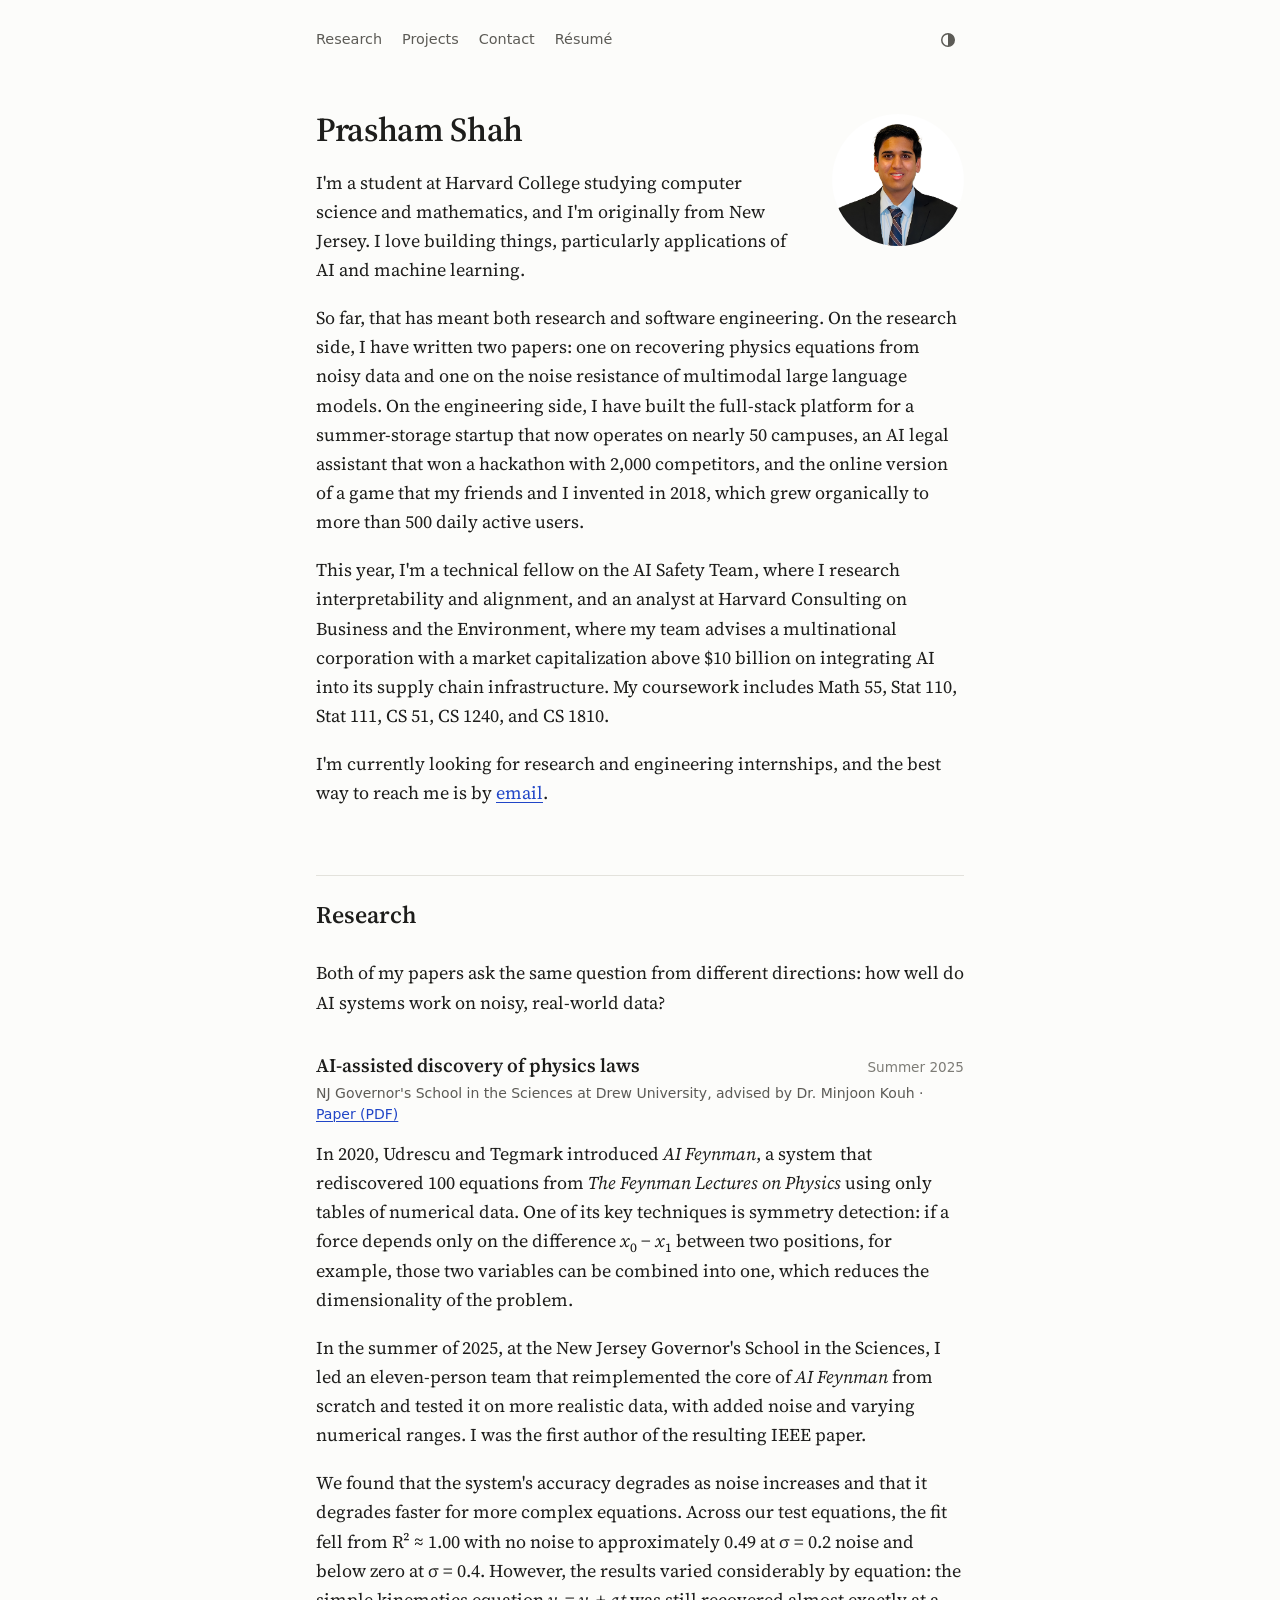
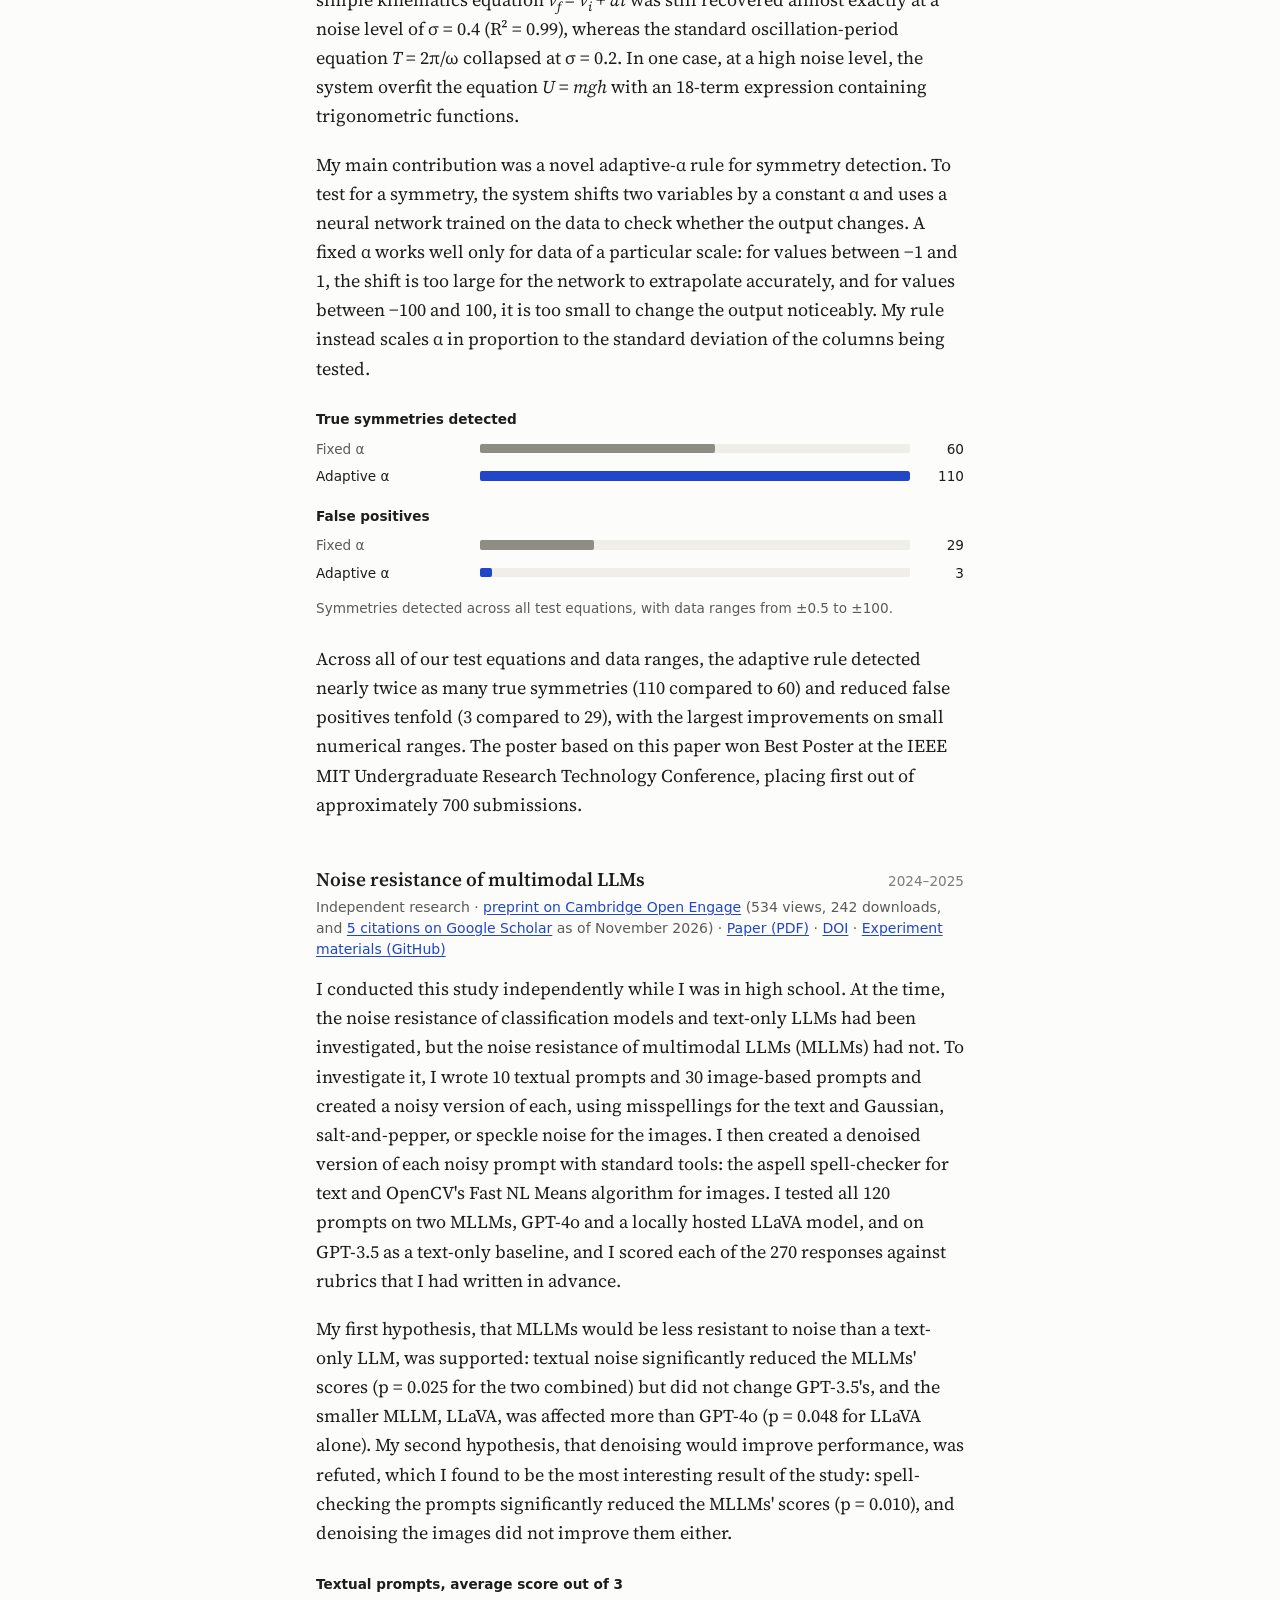
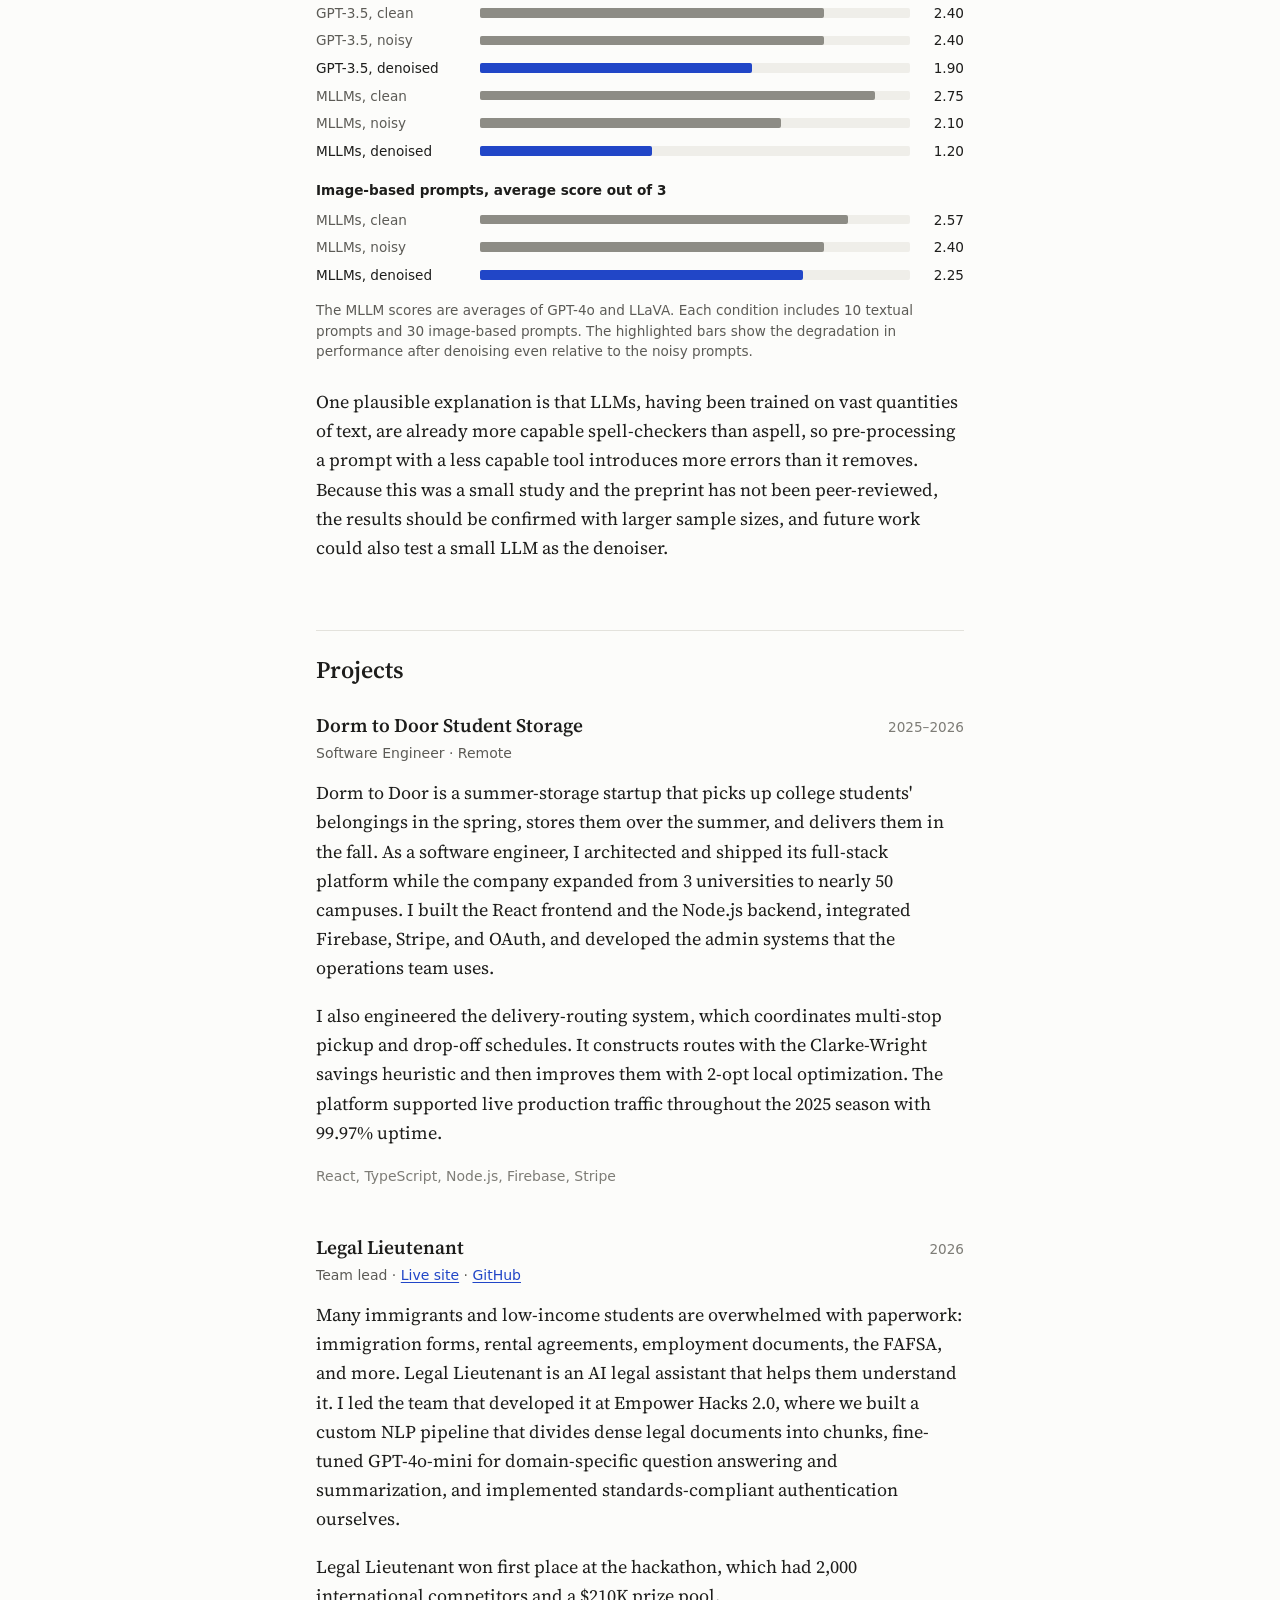
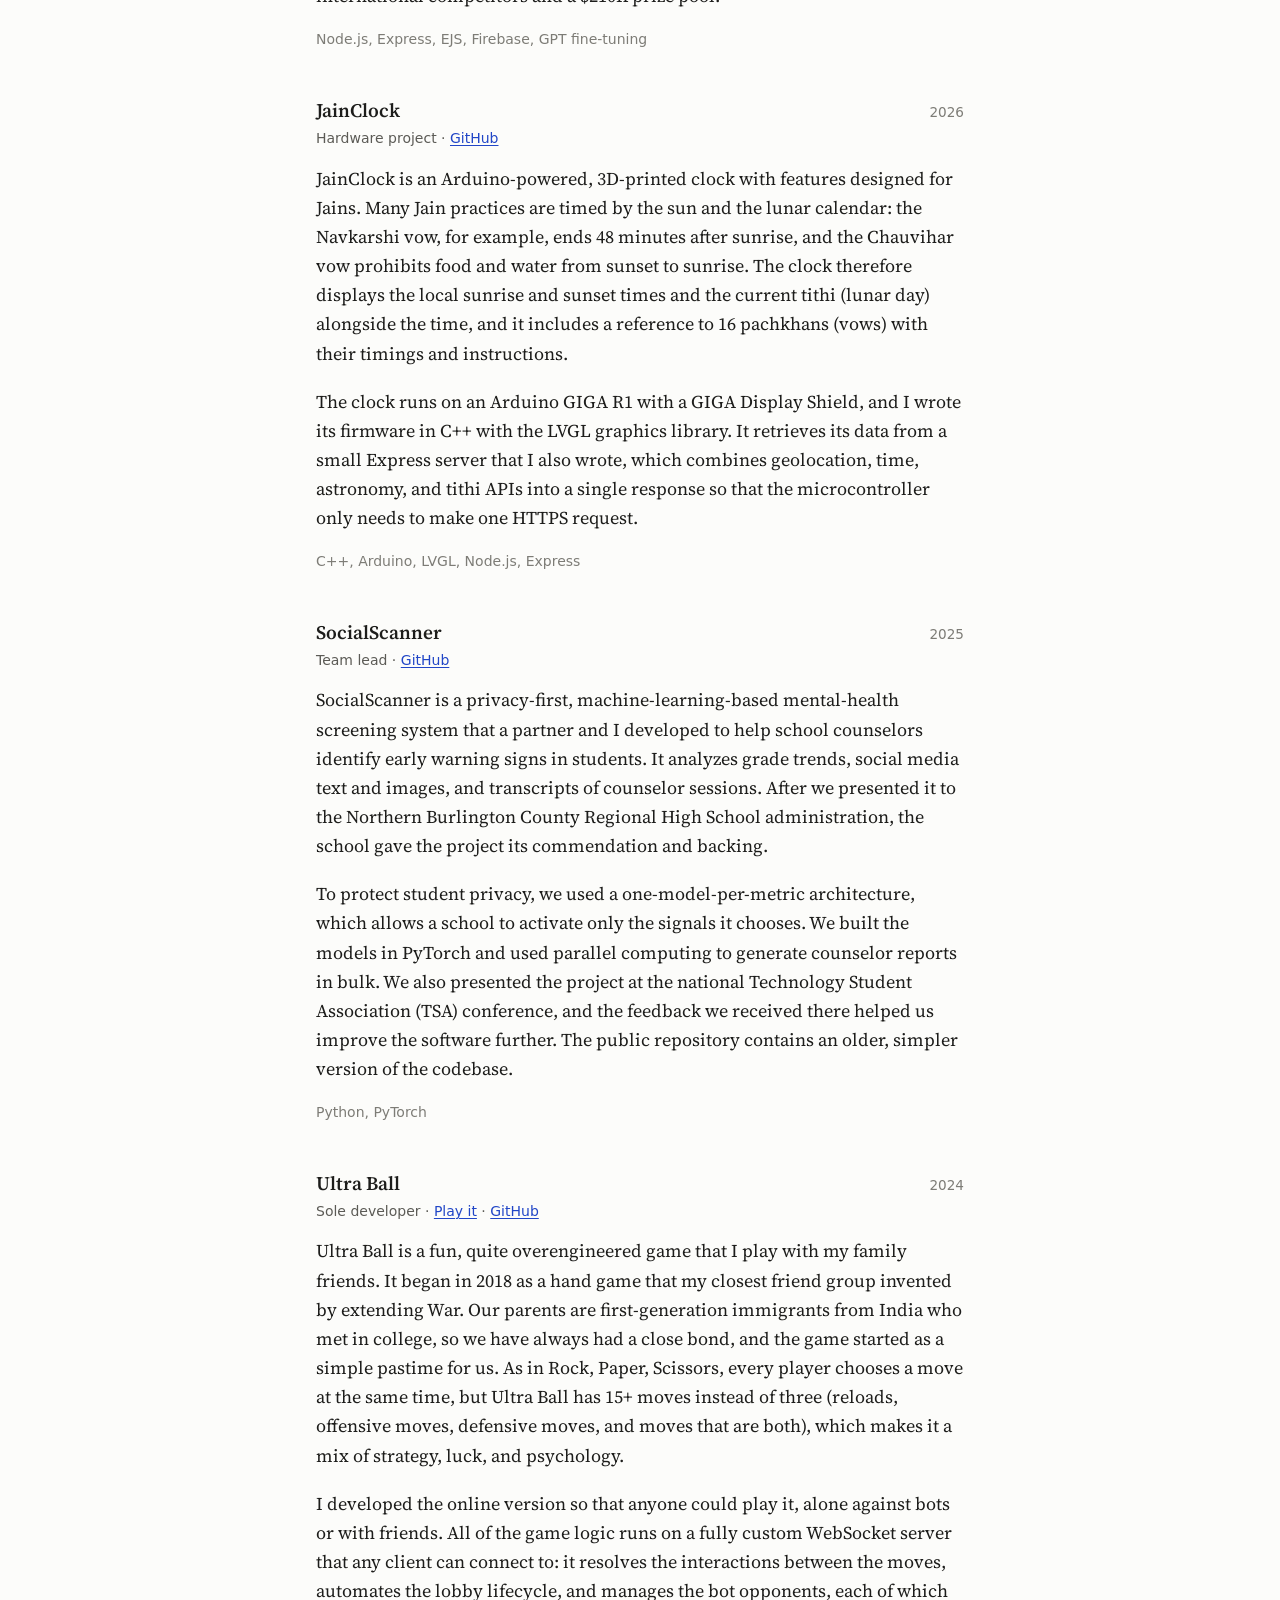
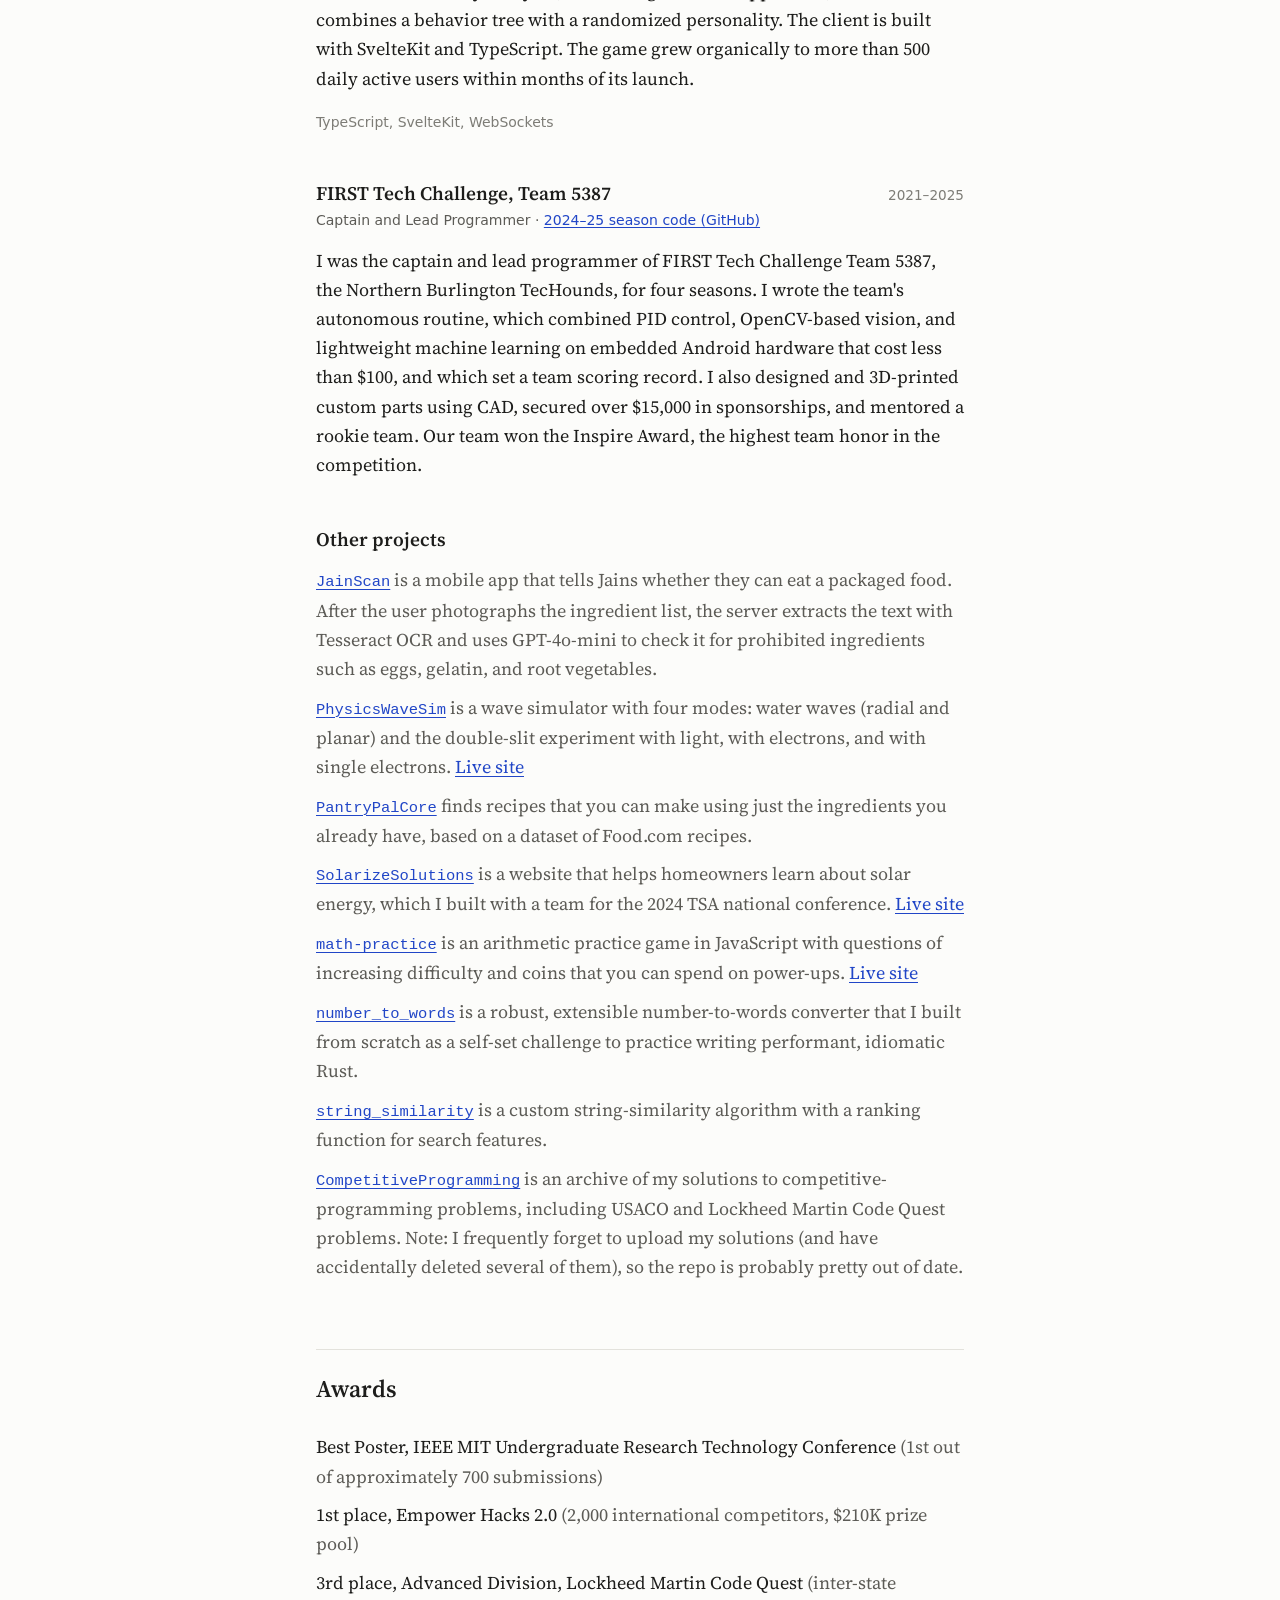
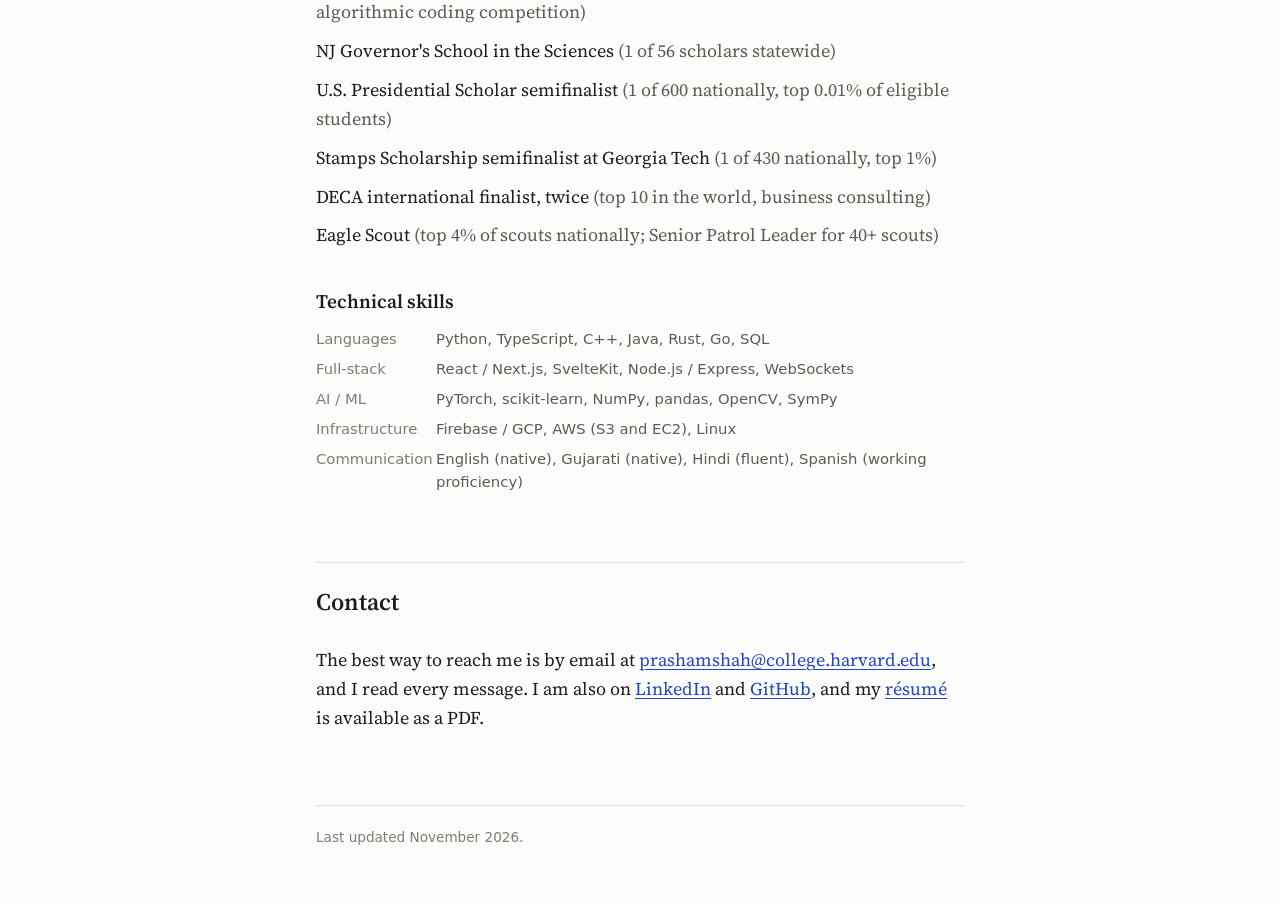
==== commit b467eeb3: "clean" ====
--- a/index.html
+++ b/index.html
@@ -1,41 +1,29 @@
 <!doctype html>
-<html lang="en" data-theme="dark">
+<html lang="en">
   <head>
     <meta charset="UTF-8" />
     <meta name="viewport" content="width=device-width, initial-scale=1.0" />
     <script>
-      (function () {
-        try {
-          var saved = localStorage.getItem("ps-theme");
-          var theme =
-            saved ||
-            (window.matchMedia("(prefers-color-scheme: dark)").matches
-              ? "dark"
-              : "light");
-          document.documentElement.setAttribute("data-theme", theme);
-        } catch (e) {}
-      })();
+      try {
+        var t = localStorage.getItem("ps-theme");
+        if (t === "light" || t === "dark")
+          document.documentElement.setAttribute("data-theme", t);
+      } catch (e) {}
     </script>
-    <title>
-      Prasham Shah — CS + Math @ Harvard | ML Researcher &amp; Builder
-    </title>
+    <title>Prasham Shah</title>
     <meta
       name="description"
-      content="Prasham Shah is a CS + Math student at Harvard College, ML researcher, and skilled developer. Some projects he's worked on: AI research (neural-network symbolic regression, multimodal LLM robustness) and production full-stack engineering (Dorm to Door, Legal Lieutenant, Ultra Ball, SocialScanner)."
+      content="Prasham Shah is a first-year student at Harvard College studying computer science and mathematics. His research covers symbolic regression for physics and the noise resistance of multimodal LLMs, and his projects include Dorm to Door, Legal Lieutenant, SocialScanner, and Ultra Ball."
     />
     <meta name="author" content="Prasham Shah" />
     <meta name="robots" content="index, follow" />
     <link rel="canonical" href="https://shahprasham.com/" />
 
-    <!-- Open Graph -->
     <meta property="og:type" content="website" />
-    <meta
-      property="og:title"
-      content="Prasham Shah — CS + Math @ Harvard, ML Researcher & Builder"
-    />
+    <meta property="og:title" content="Prasham Shah" />
     <meta
       property="og:description"
-      content="ML researcher and full-stack engineer studying CS & Math at Harvard College. Symbolic regression research, MLLM robustness studies, and shipped products used by thousands."
+      content="First-year student at Harvard College studying computer science and mathematics. Research, projects, and contact information."
     />
     <meta property="og:url" content="https://shahprasham.com/" />
     <meta property="og:site_name" content="Prasham Shah" />
@@ -43,30 +31,25 @@
     <meta property="og:image:width" content="1200" />
     <meta property="og:image:height" content="630" />
 
-    <!-- Twitter -->
     <meta name="twitter:card" content="summary_large_image" />
-    <meta
-      name="twitter:title"
-      content="Prasham Shah — CS + Math @ Harvard, ML Researcher & Builder"
-    />
+    <meta name="twitter:title" content="Prasham Shah" />
     <meta
       name="twitter:description"
-      content="ML researcher and full-stack engineer studying CS & Math at Harvard College."
+      content="First-year student at Harvard College studying computer science and mathematics. Research, projects, and contact information."
     />
     <meta name="twitter:image" content="https://shahprasham.com/og-image.png" />
 
     <meta
       name="theme-color"
-      content="#0a0e13"
-      media="(prefers-color-scheme: dark)"
+      content="#fcfcfa"
+      media="(prefers-color-scheme: light)"
     />
     <meta
       name="theme-color"
-      content="#f2f1ec"
-      media="(prefers-color-scheme: light)"
+      content="#141517"
+      media="(prefers-color-scheme: dark)"
     />
 
-    <!-- Structured data -->
     <script type="application/ld+json">
       {
         "@context": "https://schema.org",
@@ -74,8 +57,8 @@
         "name": "Prasham Shah",
         "url": "https://shahprasham.com/",
         "image": "https://shahprasham.com/profile.jpg",
-        "jobTitle": "ML Researcher & Software Engineer",
-        "alumniOf": {
+        "description": "Computer science and mathematics student at Harvard College.",
+        "affiliation": {
           "@type": "CollegeOrUniversity",
           "name": "Harvard College"
         },
@@ -88,3397 +71,667 @@
 
     <link
       rel="icon"
-      href="data:image/svg+xml,%3Csvg xmlns='http://www.w3.org/2000/svg' viewBox='0 0 64 64'%3E%3Crect width='64' height='64' rx='14' fill='%230a0e13'/%3E%3Cpath d='M8 44 C 18 44, 20 20, 32 20 S 46 44, 56 44' fill='none' stroke='%23e8a33d' stroke-width='4' stroke-linecap='round'/%3E%3Ccircle cx='14' cy='40' r='2.4' fill='%23e8a33d'/%3E%3Ccircle cx='24' cy='27' r='2.4' fill='%23e8a33d'/%3E%3Ccircle cx='40' cy='27' r='2.4' fill='%23e8a33d'/%3E%3Ccircle cx='50' cy='40' r='2.4' fill='%23e8a33d'/%3E%3C/svg%3E"
+      href="data:image/svg+xml,%3Csvg xmlns='http://www.w3.org/2000/svg' viewBox='0 0 64 64'%3E%3Crect width='64' height='64' rx='14' fill='%23141517'/%3E%3Cpath d='M8 44 C 18 44, 20 20, 32 20 S 46 44, 56 44' fill='none' stroke='%239bb5ff' stroke-width='4' stroke-linecap='round'/%3E%3Ccircle cx='14' cy='40' r='2.4' fill='%23e7e5df'/%3E%3Ccircle cx='24' cy='27' r='2.4' fill='%23e7e5df'/%3E%3Ccircle cx='40' cy='27' r='2.4' fill='%23e7e5df'/%3E%3Ccircle cx='50' cy='40' r='2.4' fill='%23e7e5df'/%3E%3C/svg%3E"
     />
 
     <link rel="preconnect" href="https://fonts.googleapis.com" />
     <link rel="preconnect" href="https://fonts.gstatic.com" crossorigin />
     <link
-      href="https://fonts.googleapis.com/css2?family=Fraunces:ital,opsz,wght@0,9..144,300;0,9..144,400;0,9..144,500;0,9..144,600;0,9..144,700;1,9..144,400;1,9..144,500&family=IBM+Plex+Sans:wght@300;400;500;600;700&family=IBM+Plex+Mono:wght@400;500;600&display=swap"
+      href="https://fonts.googleapis.com/css2?family=Source+Serif+4:ital,opsz,wght@0,8..60,400;0,8..60,600;1,8..60,400&display=swap"
       rel="stylesheet"
     />
-
-    <style>
-      /* ============ TOKENS ============ */
-      :root {
-        --bg: #0a0e13;
-        --bg-1: #10151c;
-        --bg-2: #161d26;
-        --ink: #eae7de;
-        --ink-dim: #a4acb8;
-        --muted: #63707f;
-        --accent: #e8a33d;
-        --accent-2: #f2c46d;
-        --accent-soft: rgba(232, 163, 61, 0.13);
-        --accent-soft-2: rgba(232, 163, 61, 0.06);
-        --line: rgba(234, 231, 222, 0.09);
-        --line-strong: rgba(234, 231, 222, 0.16);
-        --shadow: 0 30px 60px -20px rgba(0, 0, 0, 0.55);
-        --serif: "Fraunces", Georgia, serif;
-        --sans: "IBM Plex Sans", -apple-system, BlinkMacSystemFont, sans-serif;
-        --mono: "IBM Plex Mono", "SF Mono", Consolas, monospace;
-        --ease: cubic-bezier(0.16, 1, 0.3, 1);
-        --spring: cubic-bezier(0.34, 1.56, 0.64, 1);
-        --maxw: 1180px;
-      }
-      [data-theme="light"] {
-        --bg: #f2f1ec;
-        --bg-1: #e9e7e0;
-        --bg-2: #e0ddd4;
-        --ink: #191712;
-        --ink-dim: #4c4a44;
-        --muted: #7a776e;
-        --accent: #b9761f;
-        --accent-2: #935c14;
-        --accent-soft: rgba(185, 118, 31, 0.12);
-        --accent-soft-2: rgba(185, 118, 31, 0.05);
-        --line: rgba(25, 23, 18, 0.09);
-        --line-strong: rgba(25, 23, 18, 0.18);
-        --shadow: 0 30px 60px -25px rgba(0, 0, 0, 0.18);
-      }
-
-      * {
-        margin: 0;
-        padding: 0;
-        box-sizing: border-box;
-      }
-      html {
-        scroll-behavior: smooth;
-        scroll-padding: 100px;
-      }
-      @media (prefers-reduced-motion: reduce) {
-        html {
-          scroll-behavior: auto;
-        }
-        * {
-          animation-duration: 0.001ms !important;
-          animation-delay: 0ms !important;
-          animation-iteration-count: 1 !important;
-          transition-duration: 0.001ms !important;
-          transition-delay: 0ms !important;
-          scroll-behavior: auto !important;
-        }
-      }
-      body {
-        background: var(--bg);
-        color: var(--ink);
-        font-family: var(--sans);
-        line-height: 1.6;
-        -webkit-font-smoothing: antialiased;
-        overflow-x: hidden;
-        transition:
-          background 0.4s var(--ease),
-          color 0.4s var(--ease);
-      }
-      img,
-      svg {
-        display: block;
-        max-width: 100%;
-      }
-      a {
-        color: inherit;
-        text-decoration: none;
-      }
-      ul {
-        list-style: none;
-      }
-      button {
-        font-family: inherit;
-        cursor: pointer;
-        background: none;
-        border: none;
-        color: inherit;
-      }
-      ::selection {
-        background: var(--accent);
-        color: #0a0e13;
-      }
-      .wrap {
-        max-width: var(--maxw);
-        margin: 0 auto;
-        padding: 0 32px;
-      }
-      @media (max-width: 640px) {
-        .wrap {
-          padding: 0 20px;
-        }
-      }
-
-      :focus-visible {
-        outline: 2px solid var(--accent);
-        outline-offset: 3px;
-        border-radius: 2px;
-      }
-
-      /* eyebrow / labels */
-      .eyebrow {
-        font-family: var(--mono);
-        font-size: 12.5px;
-        letter-spacing: 0.14em;
-        text-transform: uppercase;
-        color: var(--accent);
-        display: flex;
-        align-items: center;
-        gap: 10px;
-        font-weight: 500;
-      }
-      .eyebrow::before {
-        content: "";
-        width: 22px;
-        height: 1px;
-        background: var(--accent);
-      }
-
-      h1,
-      h2,
-      h3,
-      h4 {
-        font-family: var(--serif);
-        font-weight: 600;
-        letter-spacing: -0.01em;
-        color: var(--ink);
-      }
-
-      /* ============ CURSOR (desktop only) ============ */
-      .cursor-dot {
-        position: fixed;
-        top: 0;
-        left: 0;
-        width: 9px;
-        height: 9px;
-        border-radius: 50%;
-        background: var(--accent);
-        pointer-events: none;
-        z-index: 9999;
-        transform: translate(-50%, -50%);
-        transition:
-          width 0.25s var(--spring),
-          height 0.25s var(--spring),
-          background 0.25s;
-        mix-blend-mode: difference;
-      }
-      .cursor-ring {
-        position: fixed;
-        top: 0;
-        left: 0;
-        width: 36px;
-        height: 36px;
-        border-radius: 50%;
-        border: 1px solid var(--accent);
-        pointer-events: none;
-        z-index: 9998;
-        transform: translate(-50%, -50%);
-        transition:
-          width 0.3s var(--spring),
-          height 0.3s var(--spring),
-          opacity 0.3s,
-          transform 0.12s linear;
-        opacity: 0.55;
-      }
-      @media (pointer: coarse) {
-        .cursor-dot,
-        .cursor-ring {
-          display: none;
-        }
-      }
-
-      /* ============ NAV ============ */
-      .nav {
-        position: fixed;
-        top: 0;
-        left: 0;
-        right: 0;
-        z-index: 500;
-        border-bottom: 1px solid transparent;
-        transition:
-          border-color 0.4s var(--ease),
-          background 0.4s var(--ease),
-          backdrop-filter 0.4s;
-      }
-      .nav.scrolled {
-        background: color-mix(in srgb, var(--bg) 82%, transparent);
-        backdrop-filter: blur(14px) saturate(140%);
-        border-bottom-color: var(--line);
-      }
-      .nav-inner {
-        max-width: var(--maxw);
-        margin: 0 auto;
-        padding: 16px 32px;
-        display: flex;
-        align-items: center;
-        justify-content: space-between;
-      }
-      @media (max-width: 640px) {
-        .nav-inner {
-          padding: 14px 20px;
-        }
-      }
-      .nav-mark {
-        font-family: var(--mono);
-        font-weight: 600;
-        font-size: 15px;
-        letter-spacing: 0.02em;
-        display: flex;
-        align-items: center;
-        gap: 9px;
-      }
-      .nav-mark .dot {
-        width: 7px;
-        height: 7px;
-        border-radius: 50%;
-        background: var(--accent);
-        box-shadow: 0 0 12px var(--accent);
-      }
-      .nav-links {
-        display: flex;
-        align-items: center;
-        gap: 30px;
-      }
-      .nav-links a {
-        font-family: var(--mono);
-        font-size: 13px;
-        color: var(--ink-dim);
-        position: relative;
-        padding: 4px 0;
-        transition: color 0.25s;
-      }
-      .nav-links a::after {
-        content: "";
-        position: absolute;
-        left: 0;
-        bottom: 0;
-        width: 0;
-        height: 1px;
-        background: var(--accent);
-        transition: width 0.3s var(--ease);
-      }
-      .nav-links a:hover,
-      .nav-links a.active {
-        color: var(--ink);
-      }
-      .nav-links a:hover::after,
-      .nav-links a.active::after {
-        width: 100%;
-      }
-      .nav-right {
-        display: flex;
-        align-items: center;
-        gap: 18px;
-      }
-      .icon-btn {
-        width: 34px;
-        height: 34px;
-        border-radius: 9px;
-        display: flex;
-        align-items: center;
-        justify-content: center;
-        color: var(--ink-dim);
-        border: 1px solid var(--line);
-        transition: all 0.25s var(--ease);
-      }
-      .icon-btn:hover {
-        color: var(--ink);
-        border-color: var(--line-strong);
-        background: var(--bg-1);
-      }
-      .kbd-hint {
-        font-family: var(--mono);
-        font-size: 11px;
-        color: var(--muted);
-        border: 1px solid var(--line);
-        border-radius: 5px;
-        padding: 2px 6px;
-      }
-      .nav-resume {
-        font-family: var(--mono);
-        font-size: 12.5px;
-        padding: 8px 16px;
-        border: 1px solid var(--line-strong);
-        border-radius: 8px;
-        color: var(--ink);
-        transition: all 0.25s var(--ease);
-        white-space: nowrap;
-      }
-      .nav-resume:hover {
-        background: var(--accent);
-        border-color: var(--accent);
-        color: #12100a;
-      }
-      .hamburger {
-        display: none;
-        width: 34px;
-        height: 34px;
-        align-items: center;
-        justify-content: center;
-        border: 1px solid var(--line);
-        border-radius: 9px;
-      }
-      .hamburger span {
-        display: block;
-        width: 15px;
-        height: 1px;
-        background: var(--ink);
-        position: relative;
-      }
-      .hamburger span::before,
-      .hamburger span::after {
-        content: "";
-        position: absolute;
-        width: 15px;
-        height: 1px;
-        background: var(--ink);
-        left: 0;
-        transition: transform 0.3s var(--ease);
-      }
-      .hamburger span::before {
-        top: -5px;
-      }
-      .hamburger span::after {
-        top: 5px;
-      }
-
-      .mobile-menu {
-        position: fixed;
-        top: 64px;
-        left: 0;
-        right: 0;
-        bottom: 0;
-
-        background: var(--bg);
-
-        overflow-y: auto;
-        -webkit-overflow-scrolling: touch;
-
-        min-height: calc(100dvh - 64px);
-        height: auto;
-
-        display: none;
-        flex-direction: column;
-        padding: 24px 20px;
-        gap: 4px;
-        transform: translateY(-8px);
-        opacity: 0;
-        transition:
-          transform 0.3s var(--ease),
-          opacity 0.3s var(--ease);
-      }
-      .mobile-menu.open {
-        display: flex;
-        transform: translateY(0);
-        opacity: 1;
-      }
-      .mobile-menu a {
-        font-family: var(--mono);
-        font-size: 19px;
-        padding: 14px 4px;
-        border-bottom: 1px solid var(--line);
-        color: var(--ink);
-      }
-
-      @media (min-width: 861px) {
-        .mobile-menu {
-          display: none !important;
-        }
-      }
-
-      @media (max-width: 860px) {
-        .nav-links {
-          display: none;
-        }
-        .hamburger {
-          display: flex;
-        }
-      }
-
-      /* ============ COMMAND PALETTE ============ */
-      .cmdk-overlay {
-        position: fixed;
-        inset: 0;
-        z-index: 1000;
-        background: rgba(6, 8, 11, 0.6);
-        backdrop-filter: blur(4px);
-        display: none;
-        align-items: flex-start;
-        justify-content: center;
-        padding-top: 14vh;
-      }
-      .cmdk-overlay.open {
-        display: flex;
-        animation: fadeIn 0.18s var(--ease);
-      }
-      @keyframes fadeIn {
-        from {
-          opacity: 0;
-        }
-        to {
-          opacity: 1;
-        }
-      }
-      .cmdk-box {
-        width: min(560px, 90vw);
-        background: var(--bg-1);
-        border: 1px solid var(--line-strong);
-        border-radius: 14px;
-        box-shadow: var(--shadow);
-        overflow: hidden;
-        animation: cmdkIn 0.25s var(--spring);
-      }
-      @keyframes cmdkIn {
-        from {
-          opacity: 0;
-          transform: translateY(-10px) scale(0.98);
-        }
-        to {
-          opacity: 1;
-          transform: translateY(0) scale(1);
-        }
-      }
-      .cmdk-input-row {
-        display: flex;
-        align-items: center;
-        gap: 12px;
-        padding: 16px 18px;
-        border-bottom: 1px solid var(--line);
-      }
-      .cmdk-input-row svg {
-        flex-shrink: 0;
-        color: var(--muted);
-      }
-      .cmdk-input {
-        background: none;
-        border: none;
-        color: var(--ink);
-        font-family: var(--sans);
-        font-size: 15px;
-        flex: 1;
-        outline: none;
-      }
-      .cmdk-input::placeholder {
-        color: var(--muted);
-      }
-      .cmdk-esc {
-        font-family: var(--mono);
-        font-size: 11px;
-        color: var(--muted);
-        border: 1px solid var(--line);
-        border-radius: 5px;
-        padding: 2px 6px;
-      }
-      .cmdk-list {
-        max-height: 320px;
-        overflow-y: auto;
-        padding: 8px;
-      }
-      .cmdk-item {
-        display: flex;
-        align-items: center;
-        justify-content: space-between;
-        padding: 11px 12px;
-        border-radius: 8px;
-        font-family: var(--sans);
-        font-size: 14px;
-        color: var(--ink-dim);
-        transition:
-          background 0.15s,
-          color 0.15s;
-      }
-      .cmdk-item .l {
-        display: inline;
-      }
-      .cmdk-item .tag {
-        font-family: var(--mono);
-        font-size: 10.5px;
-        color: var(--muted);
-        border: 1px solid var(--line);
-        padding: 1px 6px;
-        border-radius: 4px;
-      }
-      .cmdk-item.active,
-      .cmdk-item:hover {
-        background: var(--accent-soft);
-        color: var(--ink);
-      }
-      .cmdk-item.active .tag,
-      .cmdk-item:hover .tag {
-        border-color: var(--accent);
-        color: var(--accent);
-      }
-      .cmdk-item .l mark {
-        background: none;
-        color: var(--accent);
-        font-weight: 600;
-      }
-      .cmdk-empty {
-        padding: 28px 12px;
-        text-align: center;
-        font-family: var(--sans);
-        font-size: 13px;
-        color: var(--muted);
-      }
-      .cmdk-footer {
-        display: flex;
-        align-items: center;
-        gap: 16px;
-        padding: 10px 16px;
-        border-top: 1px solid var(--line);
-      }
-      .cmdk-hint {
-        display: flex;
-        align-items: center;
-        gap: 6px;
-        font-family: var(--sans);
-        font-size: 11.5px;
-        color: var(--muted);
-      }
-      .cmdk-hint-open {
-        margin-left: auto;
-      }
-      .cmdk-key {
-        font-family: var(--mono);
-        font-size: 10.5px;
-        color: var(--muted);
-        border: 1px solid var(--line);
-        border-radius: 5px;
-        padding: 2px 6px;
-        line-height: 1;
-      }
-
-      /* ============ HERO ============ */
-      .hero {
-        min-height: 100vh;
-        display: flex;
-        flex-direction: column;
-        position: relative;
-        padding: 120px 0 40px;
-      }
-      .hero-canvas-wrap {
-        position: absolute;
-        inset: 0;
-        z-index: 0;
-        opacity: 0.22;
-        mask-image: linear-gradient(to bottom, black 40%, transparent 85%);
-        -webkit-mask-image: linear-gradient(
-          to bottom,
-          black 40%,
-          transparent 85%
-        );
-      }
-      #heroCanvas {
-        width: 100%;
-        height: 100%;
-      }
-      .hero-inner {
-        position: relative;
-        z-index: 2;
-        margin-top: auto;
-        margin-bottom: auto;
-      }
-      .hero-eq {
-        position: absolute;
-        z-index: 3;
-        font-family: var(--mono);
-        font-size: 14px;
-        color: var(--accent-2);
-        opacity: 0;
-        letter-spacing: 0.02em;
-        pointer-events: none;
-        text-shadow: 0 0 18px var(--accent-soft);
-      }
-      .hero-kicker {
-        font-family: var(--mono);
-        font-size: 13px;
-        color: var(--muted);
-        letter-spacing: 0.08em;
-        text-transform: uppercase;
-        margin-bottom: 22px;
-        opacity: 0;
-        animation: riseIn 0.8s var(--ease) 0.1s forwards;
-      }
-      .hero h1 {
-        font-size: clamp(2.6rem, 7vw, 5.4rem);
-        line-height: 0.98;
-        font-weight: 600;
-        letter-spacing: -0.02em;
-        opacity: 0;
-        animation: riseIn 0.9s var(--ease) 0.22s forwards;
-      }
-      .hero-role-row {
-        display: flex;
-        align-items: baseline;
-        gap: 14px;
-        margin-top: 20px;
-        font-family: var(--mono);
-        font-size: clamp(1.05rem, 2.6vw, 1.5rem);
-        color: var(--ink-dim);
-        opacity: 0;
-        animation: riseIn 0.9s var(--ease) 0.38s forwards;
-      }
-      .hero-role-row .bracket {
-        color: var(--muted);
-      }
-      #roleText {
-        color: var(--accent);
-        font-weight: 500;
-        position: relative;
-      }
-      #roleText::after {
-        content: "▍";
-        margin-left: 2px;
-        color: var(--accent);
-        animation: blink 1s steps(1) infinite;
-      }
-      @keyframes blink {
-        50% {
-          opacity: 0;
-        }
-      }
-      .hero-sub {
-        max-width: 560px;
-        margin-top: 32px;
-        font-size: 17px;
-        color: var(--ink-dim);
-        line-height: 1.7;
-        opacity: 0;
-        animation: riseIn 0.9s var(--ease) 0.5s forwards;
-      }
-      .hero-sub strong {
-        color: var(--ink);
-        font-weight: 600;
-      }
-      @keyframes riseIn {
-        from {
-          opacity: 0;
-          transform: translateY(16px);
-        }
-        to {
-          opacity: 1;
-          transform: translateY(0);
-        }
-      }
-
-      .proof-strip {
-        display: flex;
-        flex-wrap: wrap;
-        gap: 10px 28px;
-        margin-top: 38px;
-        padding-top: 26px;
-        border-top: 1px solid var(--line);
-        opacity: 0;
-        animation: riseIn 0.9s var(--ease) 0.66s forwards;
-        max-width: 760px;
-      }
-      .proof-item {
-        font-family: var(--mono);
-        font-size: 12.5px;
-        color: var(--muted);
-        display: flex;
-        align-items: center;
-        gap: 8px;
-      }
-      .proof-item .pv {
-        color: var(--ink-dim);
-        font-weight: 500;
-      }
-      .proof-item svg {
-        color: var(--accent);
-        flex-shrink: 0;
-      }
-
-      .hero-cta {
-        display: flex;
-        flex-wrap: wrap;
-        gap: 14px;
-        margin-top: 40px;
-        opacity: 0;
-        animation: riseIn 0.9s var(--ease) 0.8s forwards;
-      }
-      .btn {
-        position: relative;
-        font-family: var(--mono);
-        font-size: 13.5px;
-        padding: 13px 22px;
-        border-radius: 10px;
-        display: inline-flex;
-        align-items: center;
-        gap: 9px;
-        transition:
-          transform 0.2s var(--spring),
-          background 0.25s,
-          border-color 0.25s,
-          color 0.25s;
-      }
-      .btn-primary {
-        background: var(--accent);
-        color: #14110a;
-        font-weight: 600;
-      }
-      .btn-primary:hover {
-        background: var(--accent-2);
-      }
-      .btn-ghost {
-        border: 1px solid var(--line-strong);
-        color: var(--ink);
-      }
-      .btn-ghost:hover {
-        border-color: var(--accent);
-        color: var(--accent);
-        background: var(--accent-soft-2);
-      }
-      .btn svg {
-        transition: transform 0.25s var(--spring);
-      }
-      .btn:hover svg {
-        transform: translate(3px, -3px);
-      }
-
-      .scroll-cue {
-        margin: 32px auto 0;
-        display: flex;
-        flex-direction: column;
-        align-items: center;
-        gap: 8px;
-        opacity: 0;
-        animation: riseIn 0.9s var(--ease) 1.05s forwards;
-      }
-      .scroll-cue .line {
-        width: 1px;
-        height: 34px;
-        background: linear-gradient(var(--muted), transparent);
-        animation: scrollLine 2s var(--ease) infinite;
-      }
-      @keyframes scrollLine {
-        0% {
-          transform: scaleY(0);
-          transform-origin: top;
-        }
-        50% {
-          transform: scaleY(1);
-          transform-origin: top;
-        }
-        50.01% {
-          transform-origin: bottom;
-        }
-        100% {
-          transform: scaleY(0);
-          transform-origin: bottom;
-        }
-      }
-      .scroll-cue span {
-        font-family: var(--mono);
-        font-size: 10.5px;
-        color: var(--muted);
-        letter-spacing: 0.12em;
-        text-transform: uppercase;
-      }
-
-      /* ============ SECTION SCAFFOLD ============ */
-      section {
-        padding: 130px 0;
-        position: relative;
-      }
-      @media (max-width: 760px) {
-        section {
-          padding: 88px 0;
-        }
-      }
-      .section-head {
-        margin-bottom: 64px;
-        max-width: 640px;
-      }
-      .section-head h2 {
-        font-size: clamp(1.9rem, 4vw, 2.7rem);
-        margin-top: 16px;
-      }
-      .section-head p {
-        color: var(--ink-dim);
-        margin-top: 16px;
-        font-size: 15.5px;
-        max-width: 540px;
-      }
-
-      .reveal {
-        opacity: 0;
-      }
-      .reveal.in {
-        opacity: 1;
-        animation: revealIn 1.1s var(--ease) both;
-        animation-delay: calc(var(--i, 0) * 120ms);
-      }
-      /* Hero is ".reveal.in" from load; its children run their own riseIn */
-      .hero.reveal.in {
-        animation: none;
-      }
-      @keyframes revealIn {
-        from {
-          opacity: 0;
-          transform: translateY(48px) scale(0.98);
-        }
-        to {
-          opacity: 1;
-          transform: translateY(0) scale(1);
-        }
-      }
-
-      /* ============ ABOUT ============ */
-      .about-grid {
-        display: grid;
-        grid-template-columns: 1.15fr 0.85fr;
-        gap: 80px;
-        align-items: start;
-      }
-      @media (max-width: 900px) {
-        .about-grid {
-          grid-template-columns: 1fr;
-          gap: 48px;
-        }
-      }
-      .about-copy p {
-        color: var(--ink-dim);
-        font-size: 16.5px;
-        margin-bottom: 20px;
-        max-width: 520px;
-      }
-      .about-copy strong {
-        color: var(--ink);
-        font-weight: 600;
-      }
-      .about-copy .ask {
-        color: var(--ink);
-        font-style: italic;
-        font-family: var(--serif);
-        font-size: 18px;
-        margin-top: 28px;
-      }
-
-      .profile-photo {
-        width: 150px;
-        height: 150px;
-        margin-bottom: 36px;
-        position: relative;
-        border-radius: 50%;
-        overflow: hidden;
-        background: var(--bg-1);
-        box-shadow: 0 8px 24px var(--accent-soft);
-      }
-      .profile-photo::after {
-        content: "";
-        position: absolute;
-        inset: 0;
-        border-radius: 50%;
-        pointer-events: none;
-        box-shadow:
-          inset 0 0 0 3px var(--bg),
-          inset 0 0 0 4px var(--accent);
-      }
-      .profile-photo img {
-        width: 100%;
-        height: 100%;
-        object-fit: cover;
-        display: block;
-      }
-
-      .fact-card {
-        background: var(--bg-1);
-        border: 1px solid var(--line);
-        border-radius: 16px;
-        padding: 30px;
-      }
-      .fact-block {
-        margin-bottom: 26px;
-      }
-      .fact-block:last-child {
-        margin-bottom: 0;
-      }
-      .fact-label {
-        font-family: var(--mono);
-        font-size: 11.5px;
-        color: var(--accent);
-        text-transform: uppercase;
-        letter-spacing: 0.1em;
-        margin-bottom: 10px;
-        display: block;
-      }
-      .fact-value {
-        font-size: 14.5px;
-        color: var(--ink-dim);
-        line-height: 1.65;
-      }
-      .fact-value strong {
-        color: var(--ink);
-        font-weight: 500;
-      }
-      .lang-strip {
-        display: flex;
-        flex-wrap: wrap;
-        gap: 8px 18px;
-        margin-top: 36px;
-        padding-top: 24px;
-        border-top: 1px solid var(--line);
-      }
-      .lang-item {
-        font-family: var(--mono);
-        font-size: 12px;
-        color: var(--muted);
-      }
-      .lang-item b {
-        color: var(--ink-dim);
-        font-weight: 500;
-      }
-
-      /* ============ RESEARCH ============ */
-      .research-card {
-        background: var(--bg-1);
-        border: 1px solid var(--line);
-        border-radius: 20px;
-        padding: 44px;
-        margin-bottom: 28px;
-        position: relative;
-        overflow: hidden;
-        transition:
-          border-color 0.35s var(--ease),
-          transform 0.35s var(--spring),
-          box-shadow 0.35s var(--ease);
-      }
-      .research-card:hover {
-        border-color: var(--line-strong);
-        transform: translateY(-4px);
-        box-shadow: var(--shadow);
-      }
-
-      .research-card::before {
-        content: "";
-        position: absolute;
-        top: 0;
-        left: 0;
-        width: 100%;
-        height: 2px;
-        background: linear-gradient(
-          90deg,
-          transparent,
-          var(--accent),
-          transparent
-        );
-        opacity: 0.5;
-      }
-      @media (max-width: 640px) {
-        .research-card {
-          padding: 28px 22px;
-        }
-      }
-      .research-top {
-        display: flex;
-        justify-content: space-between;
-        align-items: flex-start;
-        gap: 20px;
-        flex-wrap: wrap;
-        margin-bottom: 22px;
-      }
-      .research-badge {
-        font-family: var(--mono);
-        font-size: 11.5px;
-        color: var(--accent);
-        border: 1px solid var(--accent);
-        border-radius: 100px;
-        padding: 6px 14px;
-        display: inline-flex;
-        align-items: center;
-        gap: 7px;
-        white-space: nowrap;
-      }
-      .research-card h3 {
-        font-size: 1.65rem;
-        margin-bottom: 6px;
-      }
-      .research-meta {
-        font-family: var(--mono);
-        font-size: 12px;
-        color: var(--muted);
-      }
-      .research-lede {
-        font-size: 16.5px;
-        color: var(--ink);
-        margin: 20px 0 14px;
-        font-family: var(--serif);
-        font-style: italic;
-        max-width: 640px;
-      }
-      .research-body {
-        color: var(--ink-dim);
-        font-size: 15px;
-        max-width: 680px;
-        margin-bottom: 22px;
-      }
-      .research-details {
-        display: grid;
-        grid-template-rows: 0fr;
-        transition: grid-template-rows 0.35s ease;
-      }
-
-      .research-details-inner {
-        overflow: hidden;
-      }
-
-      .research-card.open .research-details {
-        grid-template-rows: 1fr;
-      }
-
-      .research-toggle {
-        display: inline-flex;
-        align-items: center;
-        gap: 8px;
-        margin-top: 18px;
-        font-family: var(--mono);
-        font-size: 12px;
-        color: var(--accent);
-        cursor: pointer;
-        user-select: none;
-        transition: opacity 0.2s;
-      }
-
-      .research-toggle:hover {
-        opacity: 0.8;
-      }
-
-      .research-toggle svg {
-        transition: transform 0.3s ease;
-      }
-
-      .research-card.open .research-toggle svg {
-        transform: rotate(180deg);
-      }
-      .chip-row {
-        display: flex;
-        flex-wrap: wrap;
-        gap: 8px;
-        margin-bottom: 8px;
-      }
-      .chip {
-        font-family: var(--mono);
-        font-size: 11.5px;
-        color: var(--ink-dim);
-        background: var(--bg-2);
-        border: 1px solid var(--line);
-        padding: 5px 11px;
-        border-radius: 7px;
-      }
-      .research-viz {
-        display: grid;
-        grid-template-columns: 1fr 1fr;
-        gap: 36px;
-        margin-top: 30px;
-        align-items: center;
-      }
-      @media (max-width: 760px) {
-        .research-viz {
-          grid-template-columns: 1fr;
-        }
-      }
-      .eq-viz {
-        background: var(--bg-2);
-        border: 1px solid var(--line);
-        border-radius: 14px;
-        padding: 22px;
-        height: 220px;
-        position: relative;
-        overflow: hidden;
-      }
-      .chart-viz {
-        background: var(--bg-2);
-        border: 1px solid var(--line);
-        border-radius: 14px;
-        padding: 24px 22px 16px;
-      }
-      .chart-caption {
-        font-family: var(--mono);
-        font-size: 10.5px;
-        color: var(--muted);
-        margin-top: 12px;
-        line-height: 1.5;
-      }
-      .bar-group-label {
-        font-family: var(--mono);
-        font-size: 10px;
-        color: var(--accent);
-        text-transform: uppercase;
-        letter-spacing: 0.08em;
-        margin: 14px 0 10px;
-        opacity: 0.85;
-      }
-      .bar-group-label:first-child {
-        margin-top: 0;
-      }
-      .bar-row {
-        display: flex;
-        align-items: center;
-        gap: 12px;
-        margin-bottom: 12px;
-      }
-      .bar-label {
-        font-family: var(--mono);
-        font-size: 11px;
-        color: var(--ink-dim);
-        width: 118px;
-        flex-shrink: 0;
-      }
-      .bar-track {
-        flex: 1;
-        height: 9px;
-        background: var(--bg);
-        border-radius: 5px;
-        overflow: hidden;
-        border: 1px solid var(--line);
-        position: relative;
-      }
-      .bar-fill {
-        height: 100%;
-        width: 0%;
-        background: linear-gradient(90deg, var(--accent), var(--accent-2));
-        border-radius: 5px;
-        transition: width 1.1s var(--ease);
-      }
-      .bar-row.in .bar-fill {
-        width: var(--w);
-      }
-      .bar-value {
-        font-family: var(--mono);
-        font-size: 11px;
-        color: var(--ink);
-        width: 38px;
-        text-align: right;
-        flex-shrink: 0;
-      }
-      .research-link {
-        font-family: var(--mono);
-        font-size: 12.5px;
-        color: var(--ink-dim);
-        display: inline-flex;
-        align-items: center;
-        gap: 7px;
-        margin-top: 6px;
-      }
-      .research-link:hover {
-        color: var(--accent);
-      }
-
-      /* ============ PROJECTS ============ */
-      .project-card {
-        border: 1px solid var(--line);
-        border-radius: 18px;
-        padding: 0;
-        margin-bottom: 24px;
-        overflow: hidden;
-        transition:
-          border-color 0.35s var(--ease),
-          transform 0.35s var(--spring),
-          box-shadow 0.35s var(--ease);
-        background: var(--bg-1);
-        position: relative;
-      }
-      .project-card:hover {
-        border-color: var(--line-strong);
-        transform: translateY(-4px);
-        box-shadow: var(--shadow);
-      }
-      .project-grid {
-        display: grid;
-        grid-template-columns: 1.3fr 1fr;
-        gap: 0;
-      }
-      @media (max-width: 820px) {
-        .project-grid {
-          grid-template-columns: 1fr;
-        }
-      }
-      .project-visual {
-        background: var(--bg-2);
-        position: relative;
-        display: flex;
-        align-items: center;
-        justify-content: center;
-        min-height: 230px;
-        overflow: hidden;
-        border-right: 1px solid var(--line);
-      }
-      @media (max-width: 820px) {
-        .project-visual {
-          border-right: none;
-          border-bottom: 1px solid var(--line);
-          min-height: 170px;
-        }
-      }
-      .project-card.reverse .project-grid {
-        direction: rtl;
-      }
-      .project-card.reverse .project-grid > * {
-        direction: ltr;
-      }
-      .project-content {
-        padding: 36px 38px;
-      }
-      @media (max-width: 640px) {
-        .project-content {
-          padding: 26px 24px;
-        }
-      }
-      .project-index {
-        font-family: var(--mono);
-        font-size: 12px;
-        color: var(--muted);
-        margin-bottom: 14px;
-        display: block;
-      }
-      .project-content h3 {
-        font-size: 1.5rem;
-        margin-bottom: 8px;
-      }
-      .project-pitch {
-        color: var(--accent);
-        font-family: var(--serif);
-        font-style: italic;
-        font-size: 15.5px;
-        margin-bottom: 16px;
-      }
-      .project-desc {
-        color: var(--ink-dim);
-        font-size: 14.5px;
-        margin-bottom: 18px;
-      }
-      .project-metric {
-        font-family: var(--mono);
-        font-size: 12.5px;
-        color: var(--ink);
-        background: var(--accent-soft);
-        border: 1px solid var(--accent);
-        display: inline-flex;
-        padding: 6px 12px;
-        border-radius: 8px;
-        margin-bottom: 20px;
-      }
-      .project-links {
-        display: flex;
-        gap: 16px;
-        flex-wrap: wrap;
-      }
-      .project-links a {
-        font-family: var(--mono);
-        font-size: 12.5px;
-        color: var(--ink-dim);
-        display: inline-flex;
-        align-items: center;
-        gap: 6px;
-        transition: color 0.2s;
-      }
-      .project-links a:hover {
-        color: var(--accent);
-      }
-
-      /* project visual generative motifs (pure CSS/SVG, per-project) */
-      .motif {
-        width: 100%;
-        height: 100%;
-        position: relative;
-      }
-      .motif svg {
-        width: 100%;
-        height: 100%;
-      }
-      .project-visual .glow {
-        position: absolute;
-        inset: 0;
-        background: radial-gradient(
-          circle at 50% 50%,
-          var(--accent-soft),
-          transparent 70%
-        );
-        opacity: 0.7;
-      }
-
-      .other-builds {
-        margin-top: 8px;
-      }
-      .other-builds-head {
-        font-family: var(--mono);
-        font-size: 12px;
-        color: var(--muted);
-        text-transform: uppercase;
-        letter-spacing: 0.1em;
-        margin-bottom: 18px;
-      }
-      .ob-grid {
-        display: grid;
-        grid-template-columns: repeat(3, 1fr);
-        gap: 16px;
-      }
-      @media (max-width: 760px) {
-        .ob-grid {
-          grid-template-columns: 1fr;
-        }
-      }
-      .ob-card {
-        border: 1px solid var(--line);
-        border-radius: 12px;
-        padding: 20px;
-        transition:
-          border-color 0.25s,
-          transform 0.25s var(--spring);
-      }
-      .ob-card:hover {
-        border-color: var(--accent);
-        transform: translateY(-3px);
-      }
-      .ob-card .ob-lang {
-        font-family: var(--mono);
-        font-size: 10.5px;
-        color: var(--accent);
-        margin-bottom: 8px;
-        display: block;
-      }
-      .ob-card h4 {
-        font-family: var(--mono);
-        font-size: 14.5px;
-        font-weight: 600;
-        margin-bottom: 8px;
-        color: var(--ink);
-      }
-      .ob-card p {
-        font-size: 13px;
-        color: var(--ink-dim);
-        margin-bottom: 12px;
-      }
-      .ob-card a {
-        font-family: var(--mono);
-        font-size: 11.5px;
-        color: var(--muted);
-      }
-      .ob-card a:hover {
-        color: var(--accent);
-      }
-
-      /* ============ HONORS ============ */
-      .honors-list {
-        border-top: 1px solid var(--line);
-      }
-      .honor-row {
-        display: flex;
-        justify-content: space-between;
-        align-items: center;
-        gap: 20px;
-        padding: 22px 4px;
-        border-bottom: 1px solid var(--line);
-        transition:
-          padding-left 0.3s var(--ease),
-          background 0.3s;
-      }
-      .honor-row:hover {
-        padding-left: 14px;
-        background: var(--accent-soft-2);
-      }
-      .honor-name {
-        font-family: var(--serif);
-        font-size: 1.15rem;
-        color: var(--ink);
-      }
-      .honor-result {
-        font-family: var(--mono);
-        font-size: 13px;
-        color: var(--ink-dim);
-        text-align: right;
-      }
-      @media (max-width: 640px) {
-        .honor-row {
-          flex-direction: column;
-          align-items: flex-start;
-          gap: 6px;
-        }
-        .honor-result {
-          text-align: left;
-        }
-      }
-      .honors-subhead {
-        font-family: var(--mono);
-        font-size: 11px;
-        color: var(--muted);
-        text-transform: uppercase;
-        letter-spacing: 0.1em;
-        margin: 36px 0 4px;
-      }
-
-      /* ============ SKILLS STRIP ============ */
-      .skills-strip {
-        border-top: 1px solid var(--line);
-        border-bottom: 1px solid var(--line);
-        padding: 40px 0;
-      }
-      .skills-group {
-        display: flex;
-        flex-wrap: wrap;
-        gap: 10px;
-        margin-bottom: 18px;
-      }
-      .skills-group:last-child {
-        margin-bottom: 0;
-      }
-      .skills-group-label {
-        font-family: var(--mono);
-        font-size: 11px;
-        color: var(--muted);
-        text-transform: uppercase;
-        letter-spacing: 0.1em;
-        width: 100%;
-        margin-bottom: 4px;
-      }
-      .skill-pill {
-        font-family: var(--mono);
-        font-size: 12.5px;
-        color: var(--ink-dim);
-        padding: 6px 13px;
-        border: 1px solid var(--line);
-        border-radius: 100px;
-        transition: all 0.2s;
-      }
-      .skill-pill:hover {
-        border-color: var(--accent);
-        color: var(--accent);
-      }
-
-      /* ============ CONTACT ============ */
-      .contact-inner {
-        text-align: center;
-        max-width: 640px;
-        margin: 0 auto;
-      }
-      .contact-inner h2 {
-        font-size: clamp(2.1rem, 5vw, 3.4rem);
-      }
-      .contact-inner p {
-        color: var(--ink-dim);
-        margin-top: 20px;
-        font-size: 16px;
-      }
-      .contact-actions {
-        display: flex;
-        flex-wrap: wrap;
-        justify-content: center;
-        gap: 14px;
-        margin-top: 40px;
-      }
-      .copy-email {
-        position: relative;
-      }
-      .copy-email .toast {
-        position: absolute;
-        top: -34px;
-        left: 50%;
-        transform: translateX(-50%) translateY(6px);
-        opacity: 0;
-        font-family: var(--mono);
-        font-size: 11px;
-        color: var(--accent);
-        background: var(--bg-1);
-        border: 1px solid var(--accent);
-        padding: 4px 10px;
-        border-radius: 6px;
-        pointer-events: none;
-        transition: all 0.25s var(--spring);
-        white-space: nowrap;
-      }
-      .copy-email.copied .toast {
-        opacity: 1;
-        transform: translateX(-50%) translateY(0);
-      }
-
-      footer {
-        border-top: 1px solid var(--line);
-        padding: 32px 0;
-      }
-      .footer-inner {
-        display: flex;
-        justify-content: space-between;
-        align-items: center;
-        flex-wrap: wrap;
-        gap: 14px;
-      }
-      .footer-inner p {
-        font-family: var(--mono);
-        font-size: 11.5px;
-        color: var(--muted);
-      }
-      .footer-inner a {
-        font-family: var(--mono);
-        font-size: 11.5px;
-        color: var(--muted);
-        transition: color 0.2s;
-      }
-      .footer-inner a:hover {
-        color: var(--accent);
-      }
-
-      /* magnetic btn helper */
-      .magnetic {
-        will-change: transform;
-      }
-    </style>
+    <link rel="stylesheet" href="style.css" />
   </head>
   <body>
-    <div class="cursor-dot" id="cursorDot"></div>
-    <div class="cursor-ring" id="cursorRing"></div>
-
-    <!-- ============ NAV ============ -->
-    <nav class="nav" id="siteNav">
-      <div class="nav-inner">
-        <a href="#hero" class="nav-mark"
-          ><span class="dot"></span>PRASHAM SHAH</a
+    <div class="page">
+      <header class="top" id="hero">
+        <nav aria-label="Sections">
+          <a href="#research">Research</a>
+          <a href="#projects">Projects</a>
+          <a href="#contact">Contact</a>
+          <a href="Prasham_Shah_Resume.pdf">Résumé</a>
+        </nav>
+        <button
+          id="themeToggle"
+          type="button"
+          aria-label="Switch between light and dark theme"
+          title="Light / dark"
         >
-        <div class="nav-links" id="navLinks">
-          <a href="#about" data-sec="about">About</a>
-          <a href="#research" data-sec="research">Research</a>
-          <a href="#projects" data-sec="projects">Projects</a>
-          <a href="#honors" data-sec="honors">Honors</a>
-          <a href="#contact" data-sec="contact">Contact</a>
-        </div>
-        <div class="nav-right">
-          <button
-            class="icon-btn"
-            id="cmdkTrigger"
-            title="Command palette (⌘K)"
-            aria-label="Open command palette (Command or Control + K)"
-          >
-            <svg
-              width="15"
-              height="15"
-              viewBox="0 0 24 24"
+          <svg width="16" height="16" viewBox="0 0 16 16" aria-hidden="true">
+            <circle
+              cx="8"
+              cy="8"
+              r="6.25"
               fill="none"
               stroke="currentColor"
-              stroke-width="2"
-            >
-              <circle cx="11" cy="11" r="7" />
-              <path d="m21 21-4.3-4.3" />
-            </svg>
-          </button>
-          <button
-            class="icon-btn"
-            id="themeToggle"
-            title="Toggle theme"
-            aria-label="Toggle light/dark theme"
-          >
-            <svg
-              id="themeIcon"
-              width="15"
-              height="15"
-              viewBox="0 0 24 24"
-              fill="none"
-              stroke="currentColor"
-              stroke-width="2"
-            >
-              <path d="M21 12.79A9 9 0 1 1 11.21 3 7 7 0 0 0 21 12.79z" />
-            </svg>
-          </button>
-          <a
-            href="https://github.com/ps-coding"
-            class="icon-btn"
-            target="_blank"
-            rel="noopener"
-            title="GitHub"
-            aria-label="GitHub profile (ps-coding)"
-          >
-            <svg width="15" height="15" viewBox="0 0 24 24" fill="currentColor">
-              <path
-                d="M12 .5C5.65.5.5 5.65.5 12c0 5.08 3.29 9.39 7.86 10.91.58.1.79-.25.79-.56v-2.17c-3.2.7-3.87-1.36-3.87-1.36-.52-1.33-1.28-1.69-1.28-1.69-1.04-.71.08-.7.08-.7 1.15.08 1.76 1.18 1.76 1.18 1.03 1.76 2.69 1.25 3.35.96.1-.74.4-1.25.73-1.54-2.55-.29-5.24-1.28-5.24-5.69 0-1.26.45-2.29 1.18-3.09-.12-.29-.51-1.46.11-3.05 0 0 .97-.31 3.17 1.18a11 11 0 0 1 5.77 0c2.2-1.49 3.17-1.18 3.17-1.18.63 1.59.23 2.76.11 3.05.74.8 1.18 1.83 1.18 3.09 0 4.42-2.69 5.39-5.25 5.68.41.36.78 1.06.78 2.14v3.17c0 .31.21.67.8.56A11.51 11.51 0 0 0 23.5 12C23.5 5.65 18.35.5 12 .5Z"
-              />
-            </svg>
-          </a>
-          <a
-            href="Prasham_Shah_Resume.pdf"
-            class="nav-resume magnetic"
-            target="_blank"
-            rel="noopener"
-            >Résumé ↓</a
-          >
-          <button class="hamburger" id="hamburgerBtn" aria-label="Open menu">
-            <span></span>
-          </button>
-        </div>
-      </div>
-      <div class="mobile-menu" id="mobileMenu">
-        <a href="#about">About</a>
-        <a href="#research">Research</a>
-        <a href="#projects">Projects</a>
-        <a href="#honors">Honors</a>
-        <a href="#contact">Contact</a>
-        <a href="Prasham_Shah_Resume.pdf" target="_blank" rel="noopener"
-          >Résumé ↓</a
-        >
-      </div>
-    </nav>
-
-    <!-- ============ COMMAND PALETTE ============ -->
-    <div class="cmdk-overlay" id="cmdkOverlay">
-      <div class="cmdk-box">
-        <div class="cmdk-input-row">
-          <svg
-            width="16"
-            height="16"
-            viewBox="0 0 24 24"
-            fill="none"
-            stroke="currentColor"
-            stroke-width="2"
-          >
-            <circle cx="11" cy="11" r="7" />
-            <path d="m21 21-4.3-4.3" />
+              stroke-width="1.5"
+            />
+            <path d="M8 1.75a6.25 6.25 0 0 1 0 12.5z" fill="currentColor" />
           </svg>
-          <input
-            type="text"
-            class="cmdk-input"
-            id="cmdkInput"
-            placeholder="Jump to a section…"
-            autocomplete="off"
+        </button>
+      </header>
+
+      <main>
+        <section id="about">
+          <img
+            class="portrait"
+            src="profile.jpg"
+            alt="Prasham Shah"
+            width="132"
+            height="132"
           />
-          <span class="cmdk-esc">esc</span>
-        </div>
-        <div class="cmdk-list" id="cmdkList"></div>
-        <div class="cmdk-footer">
-          <span class="cmdk-hint"
-            ><span class="cmdk-key">↑↓</span> Navigate</span
-          >
-          <span class="cmdk-hint"><span class="cmdk-key">↵</span> Select</span>
-          <span class="cmdk-hint"><span class="cmdk-key">esc</span> Close</span>
-          <span class="cmdk-hint cmdk-hint-open"
-            ><span class="cmdk-key">⌘K</span> Toggle</span
-          >
-        </div>
-      </div>
+          <h1>Prasham Shah</h1>
+          <p>
+            I'm a student at Harvard College studying computer science and
+            mathematics, and I'm originally from New Jersey. I love building
+            things, particularly applications of AI and machine learning.
+          </p>
+          <p>
+            So far, that has meant both research and software engineering. On
+            the research side, I have written two papers: one on recovering
+            physics equations from noisy data and one on the noise resistance of
+            multimodal large language models. On the engineering side, I have
+            built the full-stack platform for a summer-storage startup that now
+            operates on nearly 50 campuses, an AI legal assistant that won a
+            hackathon with 2,000 competitors, and the online version of a game
+            that my friends and I invented in 2018, which grew organically to
+            more than 500 daily active users.
+          </p>
+          <p>
+            This year, I'm a technical fellow on the AI Safety Team, where I
+            research interpretability and alignment, and an analyst at Harvard
+            Consulting on Business and the Environment, where my team advises a
+            multinational corporation with a market capitalization above $10
+            billion on integrating AI into its supply chain infrastructure. My
+            coursework includes Math 55, Stat 110, Stat 111, CS 51, CS 1240, and
+            CS 1810.
+          </p>
+          <p>
+            I'm currently looking for research and engineering internships, and
+            the best way to reach me is by
+            <a href="mailto:prashamshah@college.harvard.edu">email</a>.
+          </p>
+        </section>
+
+        <section id="research">
+          <h2>Research</h2>
+          <p class="lead">
+            Both of my papers ask the same question from different directions:
+            how well do AI systems work on noisy, real-world data?
+          </p>
+
+          <article class="entry" id="symbolicRegression">
+            <div class="entry-head">
+              <h3>AI-assisted discovery of physics laws</h3>
+              <span class="when">Summer 2025</span>
+            </div>
+            <p class="meta">
+              NJ Governor's School in the Sciences at Drew University, advised
+              by Dr. Minjoon Kouh ·
+              <a href="papers/AI-Assisted_Discovery_of_Physics_Laws.pdf"
+                >Paper (PDF)</a
+              >
+            </p>
+            <p>
+              In 2020, Udrescu and Tegmark introduced <i>AI Feynman</i>, a
+              system that rediscovered 100 equations from
+              <i>The Feynman Lectures on Physics</i> using only tables of
+              numerical data. One of its key techniques is symmetry detection:
+              if a force depends only on the difference <i>x</i><sub>0</sub> −
+              <i>x</i><sub>1</sub> between two positions, for example, those two
+              variables can be combined into one, which reduces the
+              dimensionality of the problem.
+            </p>
+            <p>
+              In the summer of 2025, at the New Jersey Governor's School in the
+              Sciences, I led an eleven-person team that reimplemented the core
+              of <i>AI Feynman</i> from scratch and tested it on more realistic
+              data, with added noise and varying numerical ranges. I was the
+              first author of the resulting IEEE paper.
+            </p>
+            <p>
+              We found that the system's accuracy degrades as noise increases
+              and that it degrades faster for more complex equations. Across our
+              test equations, the fit fell from R² ≈ 1.00 with no noise to
+              approximately 0.49 at σ = 0.2 noise and below zero at σ = 0.4.
+              However, the results varied considerably by equation: the simple
+              kinematics equation <i>v<sub>f</sub></i> = <i>v<sub>i</sub></i> +
+              <i>at</i> was still recovered almost exactly at a noise level of σ
+              = 0.4 (R² = 0.99), whereas the standard oscillation-period
+              equation <i>T</i> = 2π/ω collapsed at σ = 0.2. In one case, at a
+              high noise level, the system overfit the equation <i>U</i> =
+              <i>mgh</i> with an 18-term expression containing trigonometric
+              functions.
+            </p>
+            <p>
+              My main contribution was a novel adaptive-α rule for symmetry
+              detection. To test for a symmetry, the system shifts two variables
+              by a constant α and uses a neural network trained on the data to
+              check whether the output changes. A fixed α works well only for
+              data of a particular scale: for values between −1 and 1, the shift
+              is too large for the network to extrapolate accurately, and for
+              values between −100 and 100, it is too small to change the output
+              noticeably. My rule instead scales α in proportion to the standard
+              deviation of the columns being tested.
+            </p>
+            <figure>
+              <div class="bar-group">True symmetries detected</div>
+              <div class="bar" style="--w: 54.5%">
+                <span>Fixed α</span><span><i></i></span><span>60</span>
+              </div>
+              <div class="bar hi" style="--w: 100%">
+                <span>Adaptive α</span><span><i></i></span><span>110</span>
+              </div>
+              <div class="bar-group">False positives</div>
+              <div class="bar" style="--w: 26.4%">
+                <span>Fixed α</span><span><i></i></span><span>29</span>
+              </div>
+              <div class="bar hi" style="--w: 2.7%">
+                <span>Adaptive α</span><span><i></i></span><span>3</span>
+              </div>
+              <figcaption>
+                Symmetries detected across all test equations, with data ranges
+                from ±0.5 to ±100.
+              </figcaption>
+            </figure>
+            <p>
+              Across all of our test equations and data ranges, the adaptive
+              rule detected nearly twice as many true symmetries (110 compared
+              to 60) and reduced false positives tenfold (3 compared to 29),
+              with the largest improvements on small numerical ranges. The
+              poster based on this paper won Best Poster at the IEEE MIT
+              Undergraduate Research Technology Conference, placing first out of
+              approximately 700 submissions.
+            </p>
+          </article>
+
+          <article class="entry" id="mllmRobustness">
+            <div class="entry-head">
+              <h3>Noise resistance of multimodal LLMs</h3>
+              <span class="when">2024–2025</span>
+            </div>
+            <p class="meta">
+              Independent research ·
+              <a
+                href="https://www.cambridge.org/engage/coe/article-details/68af5092728bf9025ea81bff"
+                >preprint on Cambridge Open Engage</a
+              >
+              (534 views, 242 downloads, and
+              <a
+                href="https://scholar.google.com/citations?view_op=view_citation&amp;hl=en&amp;user=87Rq5mAAAAAJ&amp;citation_for_view=87Rq5mAAAAAJ:u5HHmVD_uO8C"
+                >5 citations on Google Scholar</a
+              >
+              as of November 2026) ·
+              <a
+                href="papers/Multimodal_Large_Language_Model_Noise_Resistance.pdf"
+                >Paper (PDF)</a
+              >
+              ·
+              <a href="https://doi.org/10.33774/coe-2025-6z9zx">DOI</a>
+              ·
+              <a href="https://github.com/ps-coding/MultimodalLLMNoise"
+                >Experiment materials (GitHub)</a
+              >
+            </p>
+            <p>
+              I conducted this study independently while I was in high school.
+              At the time, the noise resistance of classification models and
+              text-only LLMs had been investigated, but the noise resistance of
+              multimodal LLMs (MLLMs) had not. To investigate it, I wrote 10
+              textual prompts and 30 image-based prompts and created a noisy
+              version of each, using misspellings for the text and Gaussian,
+              salt-and-pepper, or speckle noise for the images. I then created a
+              denoised version of each noisy prompt with standard tools: the
+              aspell spell-checker for text and OpenCV's Fast NL Means algorithm
+              for images. I tested all 120 prompts on two MLLMs, GPT-4o and a
+              locally hosted LLaVA model, and on GPT-3.5 as a text-only
+              baseline, and I scored each of the 270 responses against rubrics
+              that I had written in advance.
+            </p>
+            <p>
+              My first hypothesis, that MLLMs would be less resistant to noise
+              than a text-only LLM, was supported: textual noise significantly
+              reduced the MLLMs' scores (p = 0.025 for the two combined) but did
+              not change GPT-3.5's, and the smaller MLLM, LLaVA, was affected
+              more than GPT-4o (p = 0.048 for LLaVA alone). My second
+              hypothesis, that denoising would improve performance, was refuted,
+              which I found to be the most interesting result of the study:
+              spell-checking the prompts significantly reduced the MLLMs' scores
+              (p = 0.010), and denoising the images did not improve them either.
+            </p>
+            <figure>
+              <div class="bar-group">
+                Textual prompts, average score out of 3
+              </div>
+              <div class="bar" style="--w: 80%">
+                <span>GPT-3.5, clean</span><span><i></i></span><span>2.40</span>
+              </div>
+              <div class="bar" style="--w: 80%">
+                <span>GPT-3.5, noisy</span><span><i></i></span><span>2.40</span>
+              </div>
+              <div class="bar hi" style="--w: 63.3%">
+                <span>GPT-3.5, denoised</span><span><i></i></span
+                ><span>1.90</span>
+              </div>
+              <div class="bar" style="--w: 91.7%">
+                <span>MLLMs, clean</span><span><i></i></span><span>2.75</span>
+              </div>
+              <div class="bar" style="--w: 70%">
+                <span>MLLMs, noisy</span><span><i></i></span><span>2.10</span>
+              </div>
+              <div class="bar hi" style="--w: 40%">
+                <span>MLLMs, denoised</span><span><i></i></span
+                ><span>1.20</span>
+              </div>
+              <div class="bar-group">
+                Image-based prompts, average score out of 3
+              </div>
+              <div class="bar" style="--w: 85.6%">
+                <span>MLLMs, clean</span><span><i></i></span><span>2.57</span>
+              </div>
+              <div class="bar" style="--w: 80%">
+                <span>MLLMs, noisy</span><span><i></i></span><span>2.40</span>
+              </div>
+              <div class="bar hi" style="--w: 75%">
+                <span>MLLMs, denoised</span><span><i></i></span
+                ><span>2.25</span>
+              </div>
+              <figcaption>
+                The MLLM scores are averages of GPT-4o and LLaVA. Each condition
+                includes 10 textual prompts and 30 image-based prompts. The
+                highlighted bars show the degradation in performance after
+                denoising even relative to the noisy prompts.
+              </figcaption>
+            </figure>
+            <p>
+              One plausible explanation is that LLMs, having been trained on
+              vast quantities of text, are already more capable spell-checkers
+              than aspell, so pre-processing a prompt with a less capable tool
+              introduces more errors than it removes. Because this was a small
+              study and the preprint has not been peer-reviewed, the results
+              should be confirmed with larger sample sizes, and future work
+              could also test a small LLM as the denoiser.
+            </p>
+          </article>
+        </section>
+
+        <section id="projects">
+          <h2>Projects</h2>
+
+          <article class="entry" id="dormToDoor">
+            <div class="entry-head">
+              <h3>Dorm to Door Student Storage</h3>
+              <span class="when">2025–2026</span>
+            </div>
+            <p class="meta">Software Engineer · Remote</p>
+            <p>
+              Dorm to Door is a summer-storage startup that picks up college
+              students' belongings in the spring, stores them over the summer,
+              and delivers them in the fall. As a software engineer, I
+              architected and shipped its full-stack platform while the company
+              expanded from 3 universities to nearly 50 campuses. I built the
+              React frontend and the Node.js backend, integrated Firebase,
+              Stripe, and OAuth, and developed the admin systems that the
+              operations team uses.
+            </p>
+            <p>
+              I also engineered the delivery-routing system, which coordinates
+              multi-stop pickup and drop-off schedules. It constructs routes
+              with the Clarke-Wright savings heuristic and then improves them
+              with 2-opt local optimization. The platform supported live
+              production traffic throughout the 2025 season with 99.97% uptime.
+            </p>
+            <p class="meta">React, TypeScript, Node.js, Firebase, Stripe</p>
+          </article>
+
+          <article class="entry" id="legalLieutenant">
+            <div class="entry-head">
+              <h3>Legal Lieutenant</h3>
+              <span class="when">2026</span>
+            </div>
+            <p class="meta">
+              Team lead ·
+              <a href="https://legal-lieutenant.vercel.app">Live site</a> ·
+              <a href="https://github.com/ps-coding/LegalLieutenant">GitHub</a>
+            </p>
+            <p>
+              Many immigrants and low-income students are overwhelmed with
+              paperwork: immigration forms, rental agreements, employment
+              documents, the FAFSA, and more. Legal Lieutenant is an AI legal
+              assistant that helps them understand it. I led the team that
+              developed it at Empower Hacks 2.0, where we built a custom NLP
+              pipeline that divides dense legal documents into chunks,
+              fine-tuned GPT-4o-mini for domain-specific question answering and
+              summarization, and implemented standards-compliant authentication
+              ourselves.
+            </p>
+            <p>
+              Legal Lieutenant won first place at the hackathon, which had 2,000
+              international competitors and a $210K prize pool.
+            </p>
+            <p class="meta">Node.js, Express, EJS, Firebase, GPT fine-tuning</p>
+          </article>
+
+          <article class="entry" id="jainClock">
+            <div class="entry-head">
+              <h3>JainClock</h3>
+              <span class="when">2026</span>
+            </div>
+            <p class="meta">
+              Hardware project ·
+              <a href="https://github.com/ps-coding/JainClock">GitHub</a>
+            </p>
+            <p>
+              JainClock is an Arduino-powered, 3D-printed clock with features
+              designed for Jains. Many Jain practices are timed by the sun and
+              the lunar calendar: the Navkarshi vow, for example, ends 48
+              minutes after sunrise, and the Chauvihar vow prohibits food and
+              water from sunset to sunrise. The clock therefore displays the
+              local sunrise and sunset times and the current tithi (lunar day)
+              alongside the time, and it includes a reference to 16 pachkhans
+              (vows) with their timings and instructions.
+            </p>
+            <p>
+              The clock runs on an Arduino GIGA R1 with a GIGA Display Shield,
+              and I wrote its firmware in C++ with the LVGL graphics library. It
+              retrieves its data from a small Express server that I also wrote,
+              which combines geolocation, time, astronomy, and tithi APIs into a
+              single response so that the microcontroller only needs to make one
+              HTTPS request.
+            </p>
+            <p class="meta">C++, Arduino, LVGL, Node.js, Express</p>
+          </article>
+
+          <article class="entry" id="socialScanner">
+            <div class="entry-head">
+              <h3>SocialScanner</h3>
+              <span class="when">2025</span>
+            </div>
+            <p class="meta">
+              Team lead ·
+              <a href="https://github.com/ps-coding/SocialScanner">GitHub</a>
+            </p>
+            <p>
+              SocialScanner is a privacy-first, machine-learning-based
+              mental-health screening system that a partner and I developed to
+              help school counselors identify early warning signs in students.
+              It analyzes grade trends, social media text and images, and
+              transcripts of counselor sessions. After we presented it to the
+              Northern Burlington County Regional High School administration,
+              the school gave the project its commendation and backing.
+            </p>
+            <p>
+              To protect student privacy, we used a one-model-per-metric
+              architecture, which allows a school to activate only the signals
+              it chooses. We built the models in PyTorch and used parallel
+              computing to generate counselor reports in bulk. We also presented
+              the project at the national Technology Student Association (TSA)
+              conference, and the feedback we received there helped us improve
+              the software further. The public repository contains an older,
+              simpler version of the codebase.
+            </p>
+            <p class="meta">Python, PyTorch</p>
+          </article>
+
+          <article class="entry" id="ultraBall">
+            <div class="entry-head">
+              <h3>Ultra Ball</h3>
+              <span class="when">2024</span>
+            </div>
+            <p class="meta">
+              Sole developer ·
+              <a href="https://ultra.shahprasham.com">Play it</a> ·
+              <a href="https://github.com/ps-coding/ultraball">GitHub</a>
+            </p>
+            <p>
+              Ultra Ball is a fun, quite overengineered game that I play with my
+              family friends. It began in 2018 as a hand game that my closest
+              friend group invented by extending War. Our parents are
+              first-generation immigrants from India who met in college, so we
+              have always had a close bond, and the game started as a simple
+              pastime for us. As in Rock, Paper, Scissors, every player chooses
+              a move at the same time, but Ultra Ball has 15+ moves instead of
+              three (reloads, offensive moves, defensive moves, and moves that
+              are both), which makes it a mix of strategy, luck, and psychology.
+            </p>
+            <p>
+              I developed the online version so that anyone could play it, alone
+              against bots or with friends. All of the game logic runs on a
+              fully custom WebSocket server that any client can connect to: it
+              resolves the interactions between the moves, automates the lobby
+              lifecycle, and manages the bot opponents, each of which combines a
+              behavior tree with a randomized personality. The client is built
+              with SvelteKit and TypeScript. The game grew organically to more
+              than 500 daily active users within months of its launch.
+            </p>
+            <p class="meta">TypeScript, SvelteKit, WebSockets</p>
+          </article>
+
+          <article class="entry" id="robotics">
+            <div class="entry-head">
+              <h3>FIRST Tech Challenge, Team 5387</h3>
+              <span class="when">2021–2025</span>
+            </div>
+            <p class="meta">
+              Captain and Lead Programmer ·
+              <a href="https://github.com/ps-coding/NB5387IntoTheDeep"
+                >2024–25 season code (GitHub)</a
+              >
+            </p>
+            <p>
+              I was the captain and lead programmer of FIRST Tech Challenge Team
+              5387, the Northern Burlington TecHounds, for four seasons. I wrote
+              the team's autonomous routine, which combined PID control,
+              OpenCV-based vision, and lightweight machine learning on embedded
+              Android hardware that cost less than $100, and which set a team
+              scoring record. I also designed and 3D-printed custom parts using
+              CAD, secured over $15,000 in sponsorships, and mentored a rookie
+              team. Our team won the Inspire Award, the highest team honor in
+              the competition.
+            </p>
+          </article>
+
+          <h3 class="sub">Other projects</h3>
+          <ul class="plain">
+            <li>
+              <a href="https://github.com/ps-coding/JainScan"
+                ><code>JainScan</code></a
+              >
+              <span class="note"
+                >is a mobile app that tells Jains whether they can eat a
+                packaged food. After the user photographs the ingredient list,
+                the server extracts the text with Tesseract OCR and uses
+                GPT-4o-mini to check it for prohibited ingredients such as eggs,
+                gelatin, and root vegetables.</span
+              >
+            </li>
+            <li>
+              <a href="https://github.com/ps-coding/PhysicsWaveSim"
+                ><code>PhysicsWaveSim</code></a
+              >
+              <span class="note"
+                >is a wave simulator with four modes: water waves (radial and
+                planar) and the double-slit experiment with light, with
+                electrons, and with single electrons.</span
+              >
+              <a href="https://physics-wave-sim.vercel.app">Live site</a>
+            </li>
+            <li>
+              <a href="https://github.com/ps-coding/PantryPalCore"
+                ><code>PantryPalCore</code></a
+              >
+              <span class="note"
+                >finds recipes that you can make using just the ingredients you
+                already have, based on a dataset of Food.com recipes.</span
+              >
+            </li>
+            <li>
+              <a href="https://github.com/ps-coding/SolarizeSolutions"
+                ><code>SolarizeSolutions</code></a
+              >
+              <span class="note"
+                >is a website that helps homeowners learn about solar energy,
+                which I built with a team for the 2024 TSA national
+                conference.</span
+              >
+              <a href="https://solarizesolutions.netlify.app">Live site</a>
+            </li>
+            <li>
+              <a href="https://github.com/ps-coding/math-practice"
+                ><code>math-practice</code></a
+              >
+              <span class="note"
+                >is an arithmetic practice game in JavaScript with questions of
+                increasing difficulty and coins that you can spend on
+                power-ups.</span
+              >
+              <a href="https://math.shahprasham.com">Live site</a>
+            </li>
+            <li>
+              <a href="https://github.com/ps-coding/number_to_words"
+                ><code>number_to_words</code></a
+              >
+              <span class="note"
+                >is a robust, extensible number-to-words converter that I built
+                from scratch as a self-set challenge to practice writing
+                performant, idiomatic Rust.</span
+              >
+            </li>
+            <li>
+              <a href="https://github.com/ps-coding/string_similarity"
+                ><code>string_similarity</code></a
+              >
+              <span class="note"
+                >is a custom string-similarity algorithm with a ranking function
+                for search features.</span
+              >
+            </li>
+            <li>
+              <a href="https://github.com/ps-coding/CompetitiveProgramming"
+                ><code>CompetitiveProgramming</code></a
+              >
+              <span class="note"
+                >is an archive of my solutions to competitive-programming
+                problems, including USACO and Lockheed Martin Code Quest
+                problems. Note: I frequently forget to upload my solutions (and
+                have accidentally deleted several of them), so the repo is
+                probably pretty out of date.</span
+              >
+            </li>
+          </ul>
+        </section>
+
+        <section id="honors">
+          <h2>Awards</h2>
+          <ul class="plain">
+            <li>
+              Best Poster, IEEE MIT Undergraduate Research Technology Conference
+              <span class="note"
+                >(1st out of approximately 700 submissions)</span
+              >
+            </li>
+            <li>
+              1st place, Empower Hacks 2.0
+              <span class="note"
+                >(2,000 international competitors, $210K prize pool)</span
+              >
+            </li>
+            <li>
+              3rd place, Advanced Division, Lockheed Martin Code Quest
+              <span class="note"
+                >(inter-state algorithmic coding competition)</span
+              >
+            </li>
+            <li>
+              NJ Governor's School in the Sciences
+              <span class="note">(1 of 56 scholars statewide)</span>
+            </li>
+            <li>
+              U.S. Presidential Scholar semifinalist
+              <span class="note"
+                >(1 of 600 nationally, top 0.01% of eligible students)</span
+              >
+            </li>
+            <li>
+              Stamps Scholarship semifinalist at Georgia Tech
+              <span class="note">(1 of 430 nationally, top 1%)</span>
+            </li>
+            <li>
+              DECA international finalist, twice
+              <span class="note"
+                >(top 10 in the world, business consulting)</span
+              >
+            </li>
+            <li>
+              Eagle Scout
+              <span class="note"
+                >(top 4% of scouts nationally; Senior Patrol Leader for 40+
+                scouts)</span
+              >
+            </li>
+          </ul>
+
+          <h3 class="sub">Technical skills</h3>
+          <dl class="tools">
+            <div>
+              <dt>Languages</dt>
+              <dd>Python, TypeScript, C++, Java, Rust, Go, SQL</dd>
+            </div>
+            <div>
+              <dt>Full-stack</dt>
+              <dd>React / Next.js, SvelteKit, Node.js / Express, WebSockets</dd>
+            </div>
+            <div>
+              <dt>AI / ML</dt>
+              <dd>PyTorch, scikit-learn, NumPy, pandas, OpenCV, SymPy</dd>
+            </div>
+            <div>
+              <dt>Infrastructure</dt>
+              <dd>Firebase / GCP, AWS (S3 and EC2), Linux</dd>
+            </div>
+            <div>
+              <dt>Communication</dt>
+              <dd>
+                English (native), Gujarati (native), Hindi (fluent), Spanish
+                (working proficiency)
+              </dd>
+            </div>
+          </dl>
+        </section>
+
+        <section id="contact">
+          <h2>Contact</h2>
+          <p>
+            The best way to reach me is by email at
+            <a href="mailto:prashamshah@college.harvard.edu"
+              >prashamshah@college.harvard.edu</a
+            >, and I read every message. I am also on
+            <a href="https://www.linkedin.com/in/prasham-c-shah">LinkedIn</a>
+            and <a href="https://github.com/ps-coding">GitHub</a>, and my
+            <a href="Prasham_Shah_Resume.pdf">résumé</a> is available as a PDF.
+          </p>
+        </section>
+      </main>
+
+      <footer>Last updated November 2026.</footer>
     </div>
 
-    <!-- ============ HERO ============ -->
-    <header class="hero reveal in" id="hero">
-      <div class="hero-canvas-wrap"><canvas id="heroCanvas"></canvas></div>
-      <div class="wrap hero-inner">
-        <div class="hero-kicker">CS + Math · Harvard College</div>
-        <h1>Prasham<br />Shah</h1>
-        <div class="hero-role-row">
-          <span class="bracket">// currently:</span>
-          <span id="roleText">ML Researcher</span>
-        </div>
-        <p class="hero-sub">
-          I build systems that <strong>discover patterns in data</strong> and
-          ship <strong>real software real people use</strong>.
-        </p>
-        <div class="proof-strip">
-          <span class="proof-item"
-            ><svg
-              width="13"
-              height="13"
-              viewBox="0 0 24 24"
-              fill="none"
-              stroke="currentColor"
-              stroke-width="2.5"
-            >
-              <path
-                d="M12 2l2.4 7.2H22l-6 4.4 2.3 7.1L12 16.3l-6.3 4.4L8 13.6l-6-4.4h7.6z"
-              /></svg
-            ><span class="pv">Best IEEE Poster</span>&nbsp;— at MIT URTC (among
-            ~700 total submissions) for symbolic-regression research</span
-          >
-          <span class="proof-item"
-            ><svg
-              width="13"
-              height="13"
-              viewBox="0 0 24 24"
-              fill="none"
-              stroke="currentColor"
-              stroke-width="2.5"
-            >
-              <path
-                d="M12 2l2.4 7.2H22l-6 4.4 2.3 7.1L12 16.3l-6.3 4.4L8 13.6l-6-4.4h7.6z"
-              /></svg
-            ><span class="pv">1st place</span>&nbsp;— at Empower Hacks 2.0
-            (2,000 competitors, $210k prize pool) for Legal Lieutenant</span
-          >
-          <span class="proof-item"
-            ><svg
-              width="13"
-              height="13"
-              viewBox="0 0 24 24"
-              fill="none"
-              stroke="currentColor"
-              stroke-width="2.5"
-            >
-              <path
-                d="M12 2l2.4 7.2H22l-6 4.4 2.3 7.1L12 16.3l-6.3 4.4L8 13.6l-6-4.4h7.6z"
-              /></svg
-            ><span class="pv">Live in production</span>&nbsp;— Dorm to Door
-            (expanding to 50 colleges), Ultra Ball (organic 500+ DAU), &hellip;
-          </span>
-        </div>
-        <div class="hero-cta">
-          <a href="#research" class="btn btn-ghost magnetic"
-            >View research
-            <svg
-              width="14"
-              height="14"
-              viewBox="0 0 24 24"
-              fill="none"
-              stroke="currentColor"
-              stroke-width="2.4"
-            >
-              <path d="M7 17 17 7M7 7h10v10" /></svg
-          ></a>
-          <a href="#projects" class="btn btn-ghost magnetic"
-            >View projects
-            <svg
-              width="14"
-              height="14"
-              viewBox="0 0 24 24"
-              fill="none"
-              stroke="currentColor"
-              stroke-width="2.4"
-            >
-              <path d="M7 17 17 7M7 7h10v10" /></svg
-          ></a>
-          <a href="#contact" class="btn btn-primary magnetic"
-            >Get in touch
-            <svg
-              width="14"
-              height="14"
-              viewBox="0 0 24 24"
-              fill="none"
-              stroke="currentColor"
-              stroke-width="2.4"
-            >
-              <path d="M7 17 17 7M7 7h10v10" /></svg
-          ></a>
-        </div>
-      </div>
-      <div class="scroll-cue">
-        <span>Scroll</span>
-        <div class="line"></div>
-      </div>
-    </header>
-
-    <main>
-      <!-- ============ ABOUT ============ -->
-      <section id="about">
-        <div class="wrap">
-          <div class="about-grid">
-            <div class="reveal">
-              <div class="profile-photo">
-                <img
-                  src="profile.jpg"
-                  alt="Portrait of Prasham Shah"
-                  loading="lazy"
-                />
-              </div>
-              <div class="eyebrow">About</div>
-              <h2
-                style="margin-top: 16px; font-size: clamp(1.9rem, 4vw, 2.6rem)"
-              >
-                Researcher-builder,<br />equally at home in both.
-              </h2>
-              <div class="about-copy" style="margin-top: 28px">
-                <p>
-                  I study
-                  <strong
-                    >Computer Science and Mathematics at Harvard College</strong
-                  >. My work sits at the intersection of ML research and
-                  full-stack engineering — trained on real datasets, shipped to
-                  real users.
-                </p>
-                <p class="ask">
-                  I'm currently looking for research and engineering internships
-                  — reach out below.
-                </p>
-              </div>
-            </div>
-            <div class="reveal">
-              <div class="fact-card">
-                <div class="fact-block">
-                  <span class="fact-label">Research</span>
-                  <div class="fact-value">
-                    ML &amp; AI · symbolic regression · neural-network
-                    interpretability · multimodal robustness
-                  </div>
-                </div>
-                <div class="fact-block">
-                  <span class="fact-label">Engineering</span>
-                  <div class="fact-value">
-                    Full-stack development · ML &amp; AI infrastructure ·
-                    parallel computing · optimization · scaling
-                  </div>
-                </div>
-                <div class="fact-block">
-                  <span class="fact-label">Currently</span>
-                  <div class="fact-value">
-                    <strong>Software Engineer</strong> @ Dorm to Door Student
-                    Storage
-                    <br />
-                    <strong>Student</strong> @ Harvard &amp; MIT
-                  </div>
-                </div>
-                <div class="lang-strip">
-                  <span class="lang-item"><b>English</b> — native</span>
-                  <span class="lang-item"><b>Gujarati</b> — native</span>
-                  <span class="lang-item"><b>Hindi</b> — fluent</span>
-                  <span class="lang-item"><b>Spanish</b> — working</span>
-                </div>
-              </div>
-            </div>
-          </div>
-        </div>
-      </section>
-
-      <!-- ============ RESEARCH ============ -->
-      <section id="research">
-        <div class="wrap">
-          <div class="section-head reveal">
-            <div class="eyebrow">Research</div>
-            <h2>
-              Teaching machines to find patterns, and to know when they're
-              fooling themselves.
-            </h2>
-            <p>
-              Two related research threads — one on getting models to discover
-              clean equations for physical laws, the other on stress-testing
-              whether multimodal LLMs can be trusted under noisy, real-world
-              conditions.
-            </p>
-          </div>
-
-          <div class="research-card reveal" id="symbolicRegression">
-            <div class="research-top">
-              <div>
-                <h3>Symbolic Regression for Physics Discovery</h3>
-                <div class="research-meta">
-                  Drew University · Advised by Dr. Minjoon Kouh
-                </div>
-              </div>
-              <span class="research-badge">Research lab · 1st author</span>
-            </div>
-            <p class="research-lede">
-              "Can artificial neural networks, bolstered by physical intuition
-              about symmetries, recover fundamental laws from noisy data?"
-            </p>
-
-            <span class="project-metric"
-              >🏆 Best Poster — IEEE MIT URTC, among ~700 total
-              submissions</span
-            >
-            <div class="chip-row">
-              <span class="chip">SymPy</span
-              ><span class="chip">Scikit-learn</span
-              ><span class="chip">NumPy / Pandas</span>
-              <span class="chip">Python</span>
-            </div>
-            <a
-              class="research-link"
-              href="papers/AI-Assisted_Discovery_of_Physics_Laws.pdf"
-              target="_blank"
-              rel="noopener"
-              >Read the full paper (PDF) ↗</a
-            >
-            <div class="research-viz">
-              <div class="eq-viz">
-                <canvas
-                  id="eqCanvas"
-                  style="width: 100%; height: 100%"
-                ></canvas>
-              </div>
-              <div>
-                <p class="research-body" style="margin-bottom: 14px">
-                  Scattered, noisy, multivariate measurements — when simplified
-                  with symmetry detection — can be reduced in dimensionality,
-                  resolving into a single interpretable curve the model can
-                  symbolically recover.
-                </p>
-              </div>
-            </div>
-            <div class="research-toggle">
-              <span>Read technical details</span>
-
-              <svg
-                width="14"
-                height="14"
-                viewBox="0 0 24 24"
-                fill="none"
-                stroke="currentColor"
-                stroke-width="2"
-              >
-                <path d="M6 9l6 6 6-6" />
-              </svg>
-            </div>
-
-            <div class="research-details">
-              <div class="research-details-inner">
-                <p class="research-body">
-                  I led the CS research team on this project and first-authored
-                  both the resulting IEEE paper, first presented at the David
-                  Miyamoto Scholars Conference, and a distilled poster, awarded
-                  Best Poster at IEEE MIT URTC among roughly 700 total
-                  conference submissions. My team replicated Udrescu &amp;
-                  Tegmark's
-                  <em>AI Feynman</em> (2020) from scratch — regression,
-                  functional feature expansion, and symmetry detection — to
-                  expose its core mechanisms, then extended it to address two
-                  problems the original left unresolved: noisy data and variable
-                  numerical scales. Testing on synthetic physics datasets with
-                  Gaussian noise, the original system rediscovered equations
-                  with near-perfect accuracy at zero noise (R² ≈ 1.00 for most
-                  physics-derived equations) but degraded sharply as noise
-                  increased, falling to R² ≈ 0.49 at σ = 0.2 and collapsing
-                  below zero at σ = 0.4, with failures showing up as either
-                  underfitting or bloated, spurious equations. My most
-                  significant contribution — a novel
-                  <strong style="color: var(--ink)">adaptive-α rule</strong>
-                  that scales symmetry-detection thresholds to each dataset's
-                  distribution — nearly doubled true symmetry detections (60 →
-                  110) while cutting false positives
-                  <strong style="color: var(--accent)">tenfold (29 → 3)</strong
-                  >, with the largest gains at small numerical ranges. This key
-                  improvement makes the technology much more useful for
-                  cutting-edge science.
-                </p>
-              </div>
-            </div>
-          </div>
-
-          <div class="research-card reveal" id="mllmRobustness">
-            <div class="research-top">
-              <div>
-                <h3>MLLM Robustness to Real-World Noise</h3>
-                <div class="research-meta">
-                  Independent research · Published via Cambridge Open Engage
-                </div>
-              </div>
-              <span class="research-badge">Independent · 1st author</span>
-            </div>
-            <p class="research-lede">
-              "If you misspell a word, your camera is a little noisy, or your
-              scientific instrument's sensor has small defects, do multimodal
-              LLMs still get it right?"
-            </p>
-
-            <span class="project-metric"
-              >380+ abstract views, 120+ downloads</span
-            >
-            <div class="chip-row">
-              <span class="chip">Multimodal LLMs</span
-              ><span class="chip">OpenCV</span
-              ><span class="chip">Statistical analysis</span
-              ><span class="chip">Python</span><span class="chip">Linux</span>
-            </div>
-            <a
-              class="research-link"
-              href="papers/Multimodal_Large_Language_Model_Noise_Resistance.pdf"
-              target="_blank"
-              rel="noopener"
-              >Read the full paper (PDF) ↗</a
-            >
-            <div class="research-viz">
-              <div class="chart-viz">
-                <div class="bar-group-label">Text prompts — avg. score / 3</div>
-                <div class="bar-row" style="--w: 80%">
-                  <span class="bar-label">GPT-3.5 · clean</span>
-                  <div class="bar-track"><div class="bar-fill"></div></div>
-                  <span class="bar-value">2.40</span>
-                </div>
-                <div class="bar-row" style="--w: 80%">
-                  <span class="bar-label">GPT-3.5 · noisy</span>
-                  <div class="bar-track"><div class="bar-fill"></div></div>
-                  <span class="bar-value">2.40</span>
-                </div>
-                <div class="bar-row" style="--w: 63.3%">
-                  <span class="bar-label">GPT-3.5 · denoised</span>
-                  <div class="bar-track"><div class="bar-fill"></div></div>
-                  <span class="bar-value">1.90</span>
-                </div>
-                <div class="bar-row" style="--w: 91.7%">
-                  <span class="bar-label">MLLM avg · clean</span>
-                  <div class="bar-track"><div class="bar-fill"></div></div>
-                  <span class="bar-value">2.75</span>
-                </div>
-                <div class="bar-row" style="--w: 70%">
-                  <span class="bar-label">MLLM avg · noisy</span>
-                  <div class="bar-track"><div class="bar-fill"></div></div>
-                  <span class="bar-value">2.10</span>
-                </div>
-                <div class="bar-row" style="--w: 40%">
-                  <span class="bar-label">MLLM avg · denoised</span>
-                  <div class="bar-track"><div class="bar-fill"></div></div>
-                  <span class="bar-value">1.20</span>
-                </div>
-                <div class="bar-group-label">
-                  Image prompts — avg. score / 3
-                </div>
-                <div class="bar-row" style="--w: 85.6%">
-                  <span class="bar-label">MLLM avg · clean</span>
-                  <div class="bar-track"><div class="bar-fill"></div></div>
-                  <span class="bar-value">2.57</span>
-                </div>
-                <div class="bar-row" style="--w: 80%">
-                  <span class="bar-label">MLLM avg · noisy</span>
-                  <div class="bar-track"><div class="bar-fill"></div></div>
-                  <span class="bar-value">2.40</span>
-                </div>
-                <div class="bar-row" style="--w: 75%">
-                  <span class="bar-label">MLLM avg · denoised</span>
-                  <div class="bar-track"><div class="bar-fill"></div></div>
-                  <span class="bar-value">2.25</span>
-                </div>
-                <div class="chart-caption">
-                  Average scores of model responses on a 0–3 scale (n=10 text
-                  prompts, n=30 image prompts). MLLM = GPT-4o + LLaVA combined.
-                </div>
-              </div>
-              <div>
-                <p class="research-body">
-                  The clearest, most statistically significant result: denoising
-                  prompts before feeding them to a multimodal (or even
-                  text-based) model made the model's answers
-                  <strong style="color: var(--ink)">worse</strong>, not better —
-                  the opposite of what a naive noise-handling pipeline would
-                  assume. MLLMs, by virtue of having been trained on natural
-                  language and real, messy images, appear to be good at sorting
-                  through noisy inputs independently; traditional denoising
-                  algorithms just get in the way.
-                </p>
-              </div>
-            </div>
-            <div class="research-toggle">
-              <span>Read technical details</span>
-
-              <svg
-                width="14"
-                height="14"
-                viewBox="0 0 24 24"
-                fill="none"
-                stroke="currentColor"
-                stroke-width="2"
-              >
-                <path d="M6 9l6 6 6-6" />
-              </svg>
-            </div>
-
-            <div class="research-details">
-              <div class="research-details-inner">
-                <p class="research-body">
-                  I independently studied a question that hadn't yet been
-                  examined in the literature: while the noise resistance of
-                  classification models and text-only LLMs was known, no one had
-                  measured it for multimodal LLMs (MLLMs). I tested two MLLMs
-                  (GPT-4o and LLaVA) against textual noise (misspellings) and
-                  image noise (Gaussian, salt-and-pepper, and speckle),
-                  alongside a text-only baseline (GPT-3.5), across 10 textual
-                  and 30 image-based prompts — each run clean, noised, and
-                  denoised (via
-                  <em>aspell</em> for text, OpenCV's Fast NL Means for images).
-                  The hypothesis that MLLMs would show worse noise resistance
-                  than a traditional LLM was supported: MLLMs degraded
-                  significantly more on noisy text than GPT-3.5 did (p=0.025),
-                  with the smaller model (LLaVA) hit hardest (p=0.048). The
-                  second hypothesis — that denoising would help — was refuted:
-                  classical denoising significantly
-                  <strong style="color: var(--ink)">hurt</strong> text
-                  performance instead of improving it (p=0.010), and showed no
-                  reliable benefit on images either. A secondary, non-central
-                  finding suggested lower-parameter models fare worse under
-                  noise, consistent with the LLaVA result, though the study
-                  wasn't designed to isolate model size as a variable. The
-                  practical takeaway: MLLM users should focus on writing clean
-                  prompts and providing clear images up front rather than
-                  leaning on traditional algorithmic denoisers.
-                </p>
-              </div>
-            </div>
-          </div>
-        </div>
-      </section>
-
-      <!-- ============ PROJECTS ============ -->
-      <section id="projects">
-        <div class="wrap">
-          <div class="section-head reveal">
-            <div class="eyebrow">Projects & Experience</div>
-            <h2>Shipped systems, not just prototypes.</h2>
-            <p>
-              From a hackathon win to production infrastructure serving
-              thousands of users.
-            </p>
-          </div>
-
-          <!-- Dorm to Door -->
-          <div class="project-card reverse reveal" id="dormToDoor">
-            <div class="project-grid">
-              <div class="project-visual">
-                <div class="glow"></div>
-                <div class="motif">
-                  <svg viewBox="0 0 300 220">
-                    <g fill="none" stroke="var(--accent)" stroke-width="1.4">
-                      <circle cx="70" cy="150" r="7" />
-                      <circle cx="150" cy="70" r="7" />
-                      <circle cx="230" cy="150" r="7" />
-                      <circle cx="150" cy="160" r="7" />
-                      <path
-                        d="M70 150 L150 70 L230 150 L150 160 L70 150"
-                        stroke-opacity="0.8"
-                      />
-                    </g>
-                  </svg>
-                </div>
-              </div>
-              <div class="project-content">
-                <span class="project-index">01 — Professional scaling</span>
-                <h3>Dorm to Door Student Storage</h3>
-                <p class="project-pitch">
-                  Full-stack summer-storage platform for college students
-                  orchestrating live storage logistics across almost 50
-                  campuses.
-                </p>
-                <p class="project-desc">
-                  As a lead software engineer, architected and shipped the
-                  full-stack platform end to end — a React frontend, a
-                  Firebase/Node backend handling auth, admin tools, and
-                  real-time sync, and a graph-based route-optimization system
-                  for coordinating complex multi-stop pickup and delivery
-                  schedules.
-                </p>
-                <span class="project-metric"
-                  >Live in production across the full 2025 storage season</span
-                >
-                <div class="chip-row">
-                  <span class="chip">React</span
-                  ><span class="chip">Firebase</span
-                  ><span class="chip">Stripe</span
-                  ><span class="chip">Graph algorithms</span>
-                </div>
-              </div>
-            </div>
-          </div>
-
-          <!-- Legal Lieutenant -->
-          <div class="project-card reveal" id="legalLieutenant">
-            <div class="project-grid">
-              <div class="project-visual">
-                <div class="glow"></div>
-                <div class="motif">
-                  <svg viewBox="0 0 300 220">
-                    <g
-                      fill="none"
-                      stroke="var(--accent)"
-                      stroke-width="1.4"
-                      opacity="0.9"
-                    >
-                      <rect
-                        x="90"
-                        y="30"
-                        width="120"
-                        height="150"
-                        rx="6"
-                        stroke-opacity="0.5"
-                      />
-                      <line x1="105" y1="55" x2="195" y2="55" />
-                      <line x1="105" y1="72" x2="195" y2="72" />
-                      <line x1="105" y1="89" x2="165" y2="89" />
-                      <line x1="105" y1="115" x2="195" y2="115" />
-                      <line x1="105" y1="132" x2="180" y2="132" />
-                      <circle cx="150" cy="155" r="14" stroke-width="1.8" />
-                      <path d="M143 155h14M150 148v14" stroke-width="1.8" />
-                    </g>
-                  </svg>
-                </div>
-              </div>
-              <div class="project-content">
-                <span class="project-index">02 — Hackathon success</span>
-                <h3>Legal Lieutenant</h3>
-                <p class="project-pitch">
-                  An AI legal assistant for immigrants navigating paperwork
-                  alone.
-                </p>
-                <p class="project-desc">
-                  Led a team to build an assistant that helps immigrants and
-                  low-income students through immigration forms, rental
-                  agreements, employment documents, and FAFSA — with a custom
-                  NLP pipeline for chunking dense legal documents and a
-                  fine-tuned GPT layer for domain-specific Q&amp;A and
-                  summarization.
-                </p>
-                <span class="project-metric"
-                  >🏆 1st place · Empower Hacks 2.0 · 2,000 competitors · $210K
-                  prize pool</span
-                >
-                <div class="chip-row">
-                  <span class="chip">Node / Express</span
-                  ><span class="chip">Firebase</span
-                  ><span class="chip">GPT fine-tuning</span
-                  ><span class="chip">EJS</span>
-                </div>
-                <div class="project-links">
-                  <a
-                    href="https://github.com/ps-coding/LegalLieutenant"
-                    target="_blank"
-                    rel="noopener"
-                    >GitHub ↗</a
-                  >
-                </div>
-              </div>
-            </div>
-          </div>
-
-          <!-- SocialScanner -->
-          <div class="project-card reverse reveal" id="socialScanner">
-            <div class="project-grid">
-              <div class="project-visual">
-                <div class="glow"></div>
-                <div class="motif">
-                  <svg viewBox="0 0 300 220">
-                    <g fill="none" stroke="var(--accent)" stroke-width="1.4">
-                      <circle cx="90" cy="70" r="26" />
-                      <circle cx="150" cy="130" r="26" />
-                      <circle cx="210" cy="70" r="26" />
-                      <line x1="107" y1="85" x2="133" y2="115" />
-                      <line x1="167" y1="115" x2="193" y2="85" />
-                      <path
-                        d="M64 168 Q150 195 236 168"
-                        stroke-dasharray="3 4"
-                      />
-                    </g>
-                  </svg>
-                </div>
-              </div>
-              <div class="project-content">
-                <span class="project-index">03 — School-backed initiative</span>
-                <h3>SocialScanner</h3>
-                <p class="project-pitch">
-                  A privacy-first ML screener for student mental health.
-                </p>
-                <p class="project-desc">
-                  Built with a partner to analyze grade trends, social-media
-                  activity, and counselor notes for early warning signs — using
-                  a one-model-per-metric architecture so schools can activate
-                  only the signals they need, and parallel computing to generate
-                  counselor reports at scale.
-                </p>
-                <span class="project-metric"
-                  >Presented at national TSA conference · backed by Northern
-                  Burlington HS</span
-                >
-                <div class="chip-row">
-                  <span class="chip">PyTorch</span
-                  ><span class="chip">Computer Vision</span
-                  ><span class="chip">NLP</span
-                  ><span class="chip">Parallel computing</span>
-                </div>
-                <div class="project-links">
-                  <a
-                    href="https://github.com/ps-coding/SocialScanner"
-                    target="_blank"
-                    rel="noopener"
-                    >GitHub ↗</a
-                  >
-                </div>
-              </div>
-            </div>
-          </div>
-
-          <!-- Ultra Ball -->
-          <div class="project-card reveal" id="ultraBall">
-            <div class="project-grid">
-              <div class="project-visual">
-                <div class="glow"></div>
-                <div class="motif">
-                  <svg viewBox="0 0 300 220">
-                    <g fill="none" stroke="var(--accent)" stroke-width="1.4">
-                      <circle cx="150" cy="110" r="46" stroke-opacity="0.6" />
-                      <circle
-                        cx="150"
-                        cy="110"
-                        r="6"
-                        fill="var(--accent)"
-                        stroke="none"
-                      />
-                      <circle
-                        cx="95"
-                        cy="70"
-                        r="5"
-                        fill="var(--accent)"
-                        stroke="none"
-                      />
-                      <circle
-                        cx="210"
-                        cy="150"
-                        r="5"
-                        fill="var(--accent)"
-                        stroke="none"
-                      />
-                      <path
-                        d="M95 70 L150 110 L210 150"
-                        stroke-dasharray="2 5"
-                      />
-                    </g>
-                  </svg>
-                </div>
-              </div>
-              <div class="project-content">
-                <span class="project-index">04 — Organic growth</span>
-                <h3>Ultra Ball</h3>
-                <p class="project-pitch">
-                  A real-time multiplayer game built solo, from the socket up.
-                </p>
-                <p class="project-desc">
-                  A fully custom, client-agnostic WebSocket server resolves
-                  interactions between 15+ distinct player moves, manages bot
-                  opponents with randomized behavior-tree personalities, and
-                  automates lobby lifecycle — paired with a lightweight
-                  SvelteKit + TypeScript client.
-                </p>
-                <span class="project-metric"
-                  >500+ daily active users, reached organically within months of
-                  launch</span
-                >
-                <div class="chip-row">
-                  <span class="chip">SvelteKit</span
-                  ><span class="chip">TypeScript</span
-                  ><span class="chip">WebSockets</span
-                  ><span class="chip">Behavior-tree AI</span>
-                </div>
-                <div class="project-links">
-                  <a
-                    href="https://github.com/ps-coding/ultraball"
-                    target="_blank"
-                    rel="noopener"
-                    >GitHub ↗</a
-                  >
-                </div>
-              </div>
-            </div>
-          </div>
-
-          <!-- Robotics -->
-          <div class="project-card reverse reveal" id="robotics">
-            <div class="project-grid">
-              <div class="project-visual">
-                <div class="glow"></div>
-                <div class="motif">
-                  <svg viewBox="0 0 300 220">
-                    <g fill="none" stroke="var(--accent)" stroke-width="1.4">
-                      <rect x="115" y="60" width="70" height="70" rx="8" />
-                      <circle
-                        cx="130"
-                        cy="80"
-                        r="5"
-                        fill="var(--accent)"
-                        stroke="none"
-                      />
-                      <circle
-                        cx="170"
-                        cy="80"
-                        r="5"
-                        fill="var(--accent)"
-                        stroke="none"
-                      />
-                      <line x1="115" y1="150" x2="90" y2="175" />
-                      <line x1="185" y1="150" x2="210" y2="175" />
-                      <line x1="150" y1="130" x2="150" y2="155" />
-                    </g>
-                  </svg>
-                </div>
-              </div>
-              <div class="project-content">
-                <span class="project-index">05 — Humble beginnings</span>
-                <h3>FIRST Tech Challenge — Team 5387</h3>
-                <p class="project-pitch">
-                  Captain &amp; Lead Programmer, four seasons running.
-                </p>
-                <p class="project-desc">
-                  Wrote the autonomous routine — combining PID control, OpenCV
-                  vision, and lightweight ML — that ran on sub-$100 embedded
-                  Android hardware and set a team scoring record. Designed and
-                  3D-printed custom parts via CAD, secured over $15K in
-                  sponsorship, and mentored a rookie team.
-                </p>
-                <span class="project-metric"
-                  >🏆 Inspire Award (highest team honor) · record-setting
-                  autonomous run</span
-                >
-                <div class="chip-row">
-                  <span class="chip">PID control</span
-                  ><span class="chip">OpenCV</span
-                  ><span class="chip">Embedded ML</span
-                  ><span class="chip">CAD</span>
-                </div>
-              </div>
-            </div>
-          </div>
-
-          <div class="other-builds reveal">
-            <div class="other-builds-head">Other builds</div>
-            <div class="ob-grid">
-              <div class="ob-card">
-                <span class="ob-lang">RUST</span>
-                <h4>number_to_words</h4>
-                <p>
-                  A robust, extensible number-to-words converter, built entirely
-                  from scratch as a self-set challenge in idiomatic, performant
-                  Rust.
-                </p>
-                <a
-                  href="https://github.com/ps-coding/number_to_words"
-                  target="_blank"
-                  rel="noopener"
-                  >GitHub ↗</a
-                >
-              </div>
-              <div class="ob-card">
-                <span class="ob-lang">JAVASCRIPT</span>
-                <h4>math-practice</h4>
-                <p>
-                  A learning game for arithmetic practice with a scaling
-                  difficulty curve and a coin-based system for unlocking dynamic
-                  powerups.
-                </p>
-                <a
-                  href="https://github.com/ps-coding/math-practice"
-                  target="_blank"
-                  rel="noopener"
-                  >GitHub ↗</a
-                >
-              </div>
-              <div class="ob-card">
-                <span class="ob-lang">PYTHON</span>
-                <h4>CompetitiveProgramming</h4>
-                <p>
-                  An ongoing archive of competitive-programming solutions,
-                  including USACO and Lockheed Martin Code Quest problem sets.
-                </p>
-                <a
-                  href="https://github.com/ps-coding/CompetitiveProgramming"
-                  target="_blank"
-                  rel="noopener"
-                  >GitHub ↗</a
-                >
-              </div>
-            </div>
-          </div>
-        </div>
-      </section>
-
-      <!-- ============ HONORS ============ -->
-      <section id="honors">
-        <div class="wrap">
-          <div class="section-head reveal">
-            <div class="eyebrow">Honors &amp; Recognition</div>
-            <h2>The highlight reel.</h2>
-          </div>
-          <div class="honors-subhead">Computing-Related Awards</div>
-          <div class="honors-list reveal">
-            <div class="honor-row">
-              <span class="honor-name">MIT URTC (IEEE CS Conference)</span
-              ><span class="honor-result"
-                >Best Poster — among ~700 total submissions</span
-              >
-            </div>
-            <div class="honor-row">
-              <span class="honor-name">Empower Hacks 2.0</span
-              ><span class="honor-result"
-                >1st place internationally — 2,000 competitors, $210k prize
-                pool</span
-              >
-            </div>
-            <div class="honor-row">
-              <span class="honor-name">Lockheed Martin Code Quest</span
-              ><span class="honor-result"
-                >3rd place, Advanced Division, inter-state</span
-              >
-            </div>
-          </div>
-          <div class="honors-subhead">General Recognition</div>
-          <div class="honors-list reveal">
-            <div class="honor-row">
-              <span class="honor-name"
-                >NJ Governor's School in the Sciences</span
-              ><span class="honor-result">1 of 56 scholars, statewide</span>
-            </div>
-            <div class="honor-row">
-              <span class="honor-name">U.S. Presidential Scholar</span
-              ><span class="honor-result"
-                >National semifinalist — top 0.01%</span
-              >
-            </div>
-            <div class="honor-row">
-              <span class="honor-name">Stamps Scholarship</span
-              ><span class="honor-result"
-                >1 of 430 national semifinalists at Georgia Tech — top 1%</span
-              >
-            </div>
-            <div class="honor-row">
-              <span class="honor-name">DECA International Finalist (2x)</span
-              ><span class="honor-result"
-                >Top 10 in world, business consulting competition</span
-              >
-            </div>
-            <div class="honor-row">
-              <span class="honor-name">Eagle Scout</span
-              ><span class="honor-result">Top 4% nationally of all scouts</span>
-            </div>
-          </div>
-        </div>
-      </section>
-
-      <!-- ============ SKILLS ============ -->
-      <div class="wrap">
-        <div class="skills-strip reveal">
-          <div class="skills-group">
-            <span class="skills-group-label">Languages</span>
-            <span class="skill-pill">Python</span
-            ><span class="skill-pill">TypeScript</span
-            ><span class="skill-pill">C++</span
-            ><span class="skill-pill">Java</span
-            ><span class="skill-pill">Rust</span
-            ><span class="skill-pill">Go</span>
-            <span class="skill-pill">Bash</span>
-            <span class="skill-pill">SQL</span>
-          </div>
-
-          <div class="skills-group">
-            <span class="skills-group-label">Full-stack</span>
-            <span class="skill-pill">React / Next.js</span
-            ><span class="skill-pill">SvelteKit</span
-            ><span class="skill-pill">Node / Express</span
-            ><span class="skill-pill">REST APIs</span
-            ><span class="skill-pill">OAuth</span
-            ><span class="skill-pill">WebSockets</span>
-          </div>
-
-          <div class="skills-group">
-            <span class="skills-group-label">AI / ML</span>
-            <span class="skill-pill">PyTorch</span
-            ><span class="skill-pill">Scikit-learn</span
-            ><span class="skill-pill">NumPy</span
-            ><span class="skill-pill">Pandas</span
-            ><span class="skill-pill">OpenCV</span
-            ><span class="skill-pill">SymPy</span
-            ><span class="skill-pill">Behavior-tree</span
-            ><span class="skill-pill">LLM fine-tuning</span>
-          </div>
-
-          <div class="skills-group">
-            <span class="skills-group-label">Infrastructure</span>
-            <span class="skill-pill">Firebase / GCP</span
-            ><span class="skill-pill">AWS (S3 &amp; EC2)</span
-            ><span class="skill-pill">Git</span
-            ><span class="skill-pill">Linux</span>
-          </div>
-
-          <div class="skills-group">
-            <span class="skills-group-label">Techniques</span>
-            <span class="skill-pill">Parallel computing</span
-            ><span class="skill-pill">Graph algorithms</span
-            ><span class="skill-pill">Statistical benchmarking</span
-            ><span class="skill-pill">Data-driven optimization</span>
-          </div>
-        </div>
-      </div>
-
-      <!-- ============ CONTACT ============ -->
-      <section id="contact">
-        <div class="wrap contact-inner reveal">
-          <div class="eyebrow" style="justify-content: center">Contact</div>
-          <h2 style="margin-top: 16px">
-            Open to internships and research collaborations.
-          </h2>
-          <p>The fastest way to reach me is email — I read everything.</p>
-          <div class="contact-actions">
-            <button
-              class="btn btn-primary magnetic copy-email"
-              id="copyEmailBtn"
-            >
-              prashamshah@college.harvard.edu
-              <svg
-                width="14"
-                height="14"
-                viewBox="0 0 24 24"
-                fill="none"
-                stroke="currentColor"
-                stroke-width="2.2"
-              >
-                <rect x="9" y="9" width="12" height="12" rx="2" />
-                <path d="M5 15V5a2 2 0 0 1 2-2h10" />
-              </svg>
-              <span class="toast">Copied ✓</span>
-            </button>
-            <a
-              href="https://www.linkedin.com/in/prasham-c-shah"
-              target="_blank"
-              rel="noopener"
-              class="btn btn-ghost magnetic"
-              >LinkedIn ↗</a
-            >
-            <a
-              href="https://github.com/ps-coding"
-              target="_blank"
-              rel="noopener"
-              class="btn btn-ghost magnetic"
-              >GitHub ↗</a
-            >
-            <a
-              href="Prasham_Shah_Resume.pdf"
-              target="_blank"
-              rel="noopener"
-              class="btn btn-ghost magnetic"
-              >Résumé ↓</a
-            >
-          </div>
-        </div>
-      </section>
-    </main>
-
-    <footer>
-      <div class="wrap footer-inner">
-        <p>
-          © 2026 Prasham Shah. Built with Next.js-flavored ambitions, shipped as
-          static HTML.
-        </p>
-        <p>Last updated July 2026</p>
-      </div>
-    </footer>
-
     <script>
-      (function () {
-        "use strict";
-        const reduceMotion = window.matchMedia(
-          "(prefers-reduced-motion: reduce)",
-        ).matches;
-
-        /* ---------- Theme toggle ---------- */
-        const root = document.documentElement;
-        const themeToggle = document.getElementById("themeToggle");
-        const themeIcon = document.getElementById("themeIcon");
-        const SUN =
-          '<path d="M12 4V2M12 22v-2M4.93 4.93 3.51 3.51M20.49 20.49l-1.42-1.42M4 12H2M22 12h-2M4.93 19.07l-1.42 1.42M20.49 3.51l-1.42 1.42"/><circle cx="12" cy="12" r="5"/>';
-        const MOON =
-          '<path d="M21 12.79A9 9 0 1 1 11.21 3 7 7 0 0 0 21 12.79z"/>';
-        function applyTheme(t) {
-          root.setAttribute("data-theme", t);
-          themeIcon.innerHTML = t === "light" ? SUN : MOON;
+      document
+        .getElementById("themeToggle")
+        .addEventListener("click", function () {
+          var root = document.documentElement;
+          var current =
+            root.getAttribute("data-theme") ||
+            (matchMedia("(prefers-color-scheme: dark)").matches
+              ? "dark"
+              : "light");
+          var next = current === "dark" ? "light" : "dark";
+          root.setAttribute("data-theme", next);
           try {
-            localStorage.setItem("ps-theme", t);
+            localStorage.setItem("ps-theme", next);
           } catch (e) {}
-        }
-        (function initTheme() {
-          // The <head> inline script already set data-theme synchronously (before first paint)
-          // based on saved preference or the browser's prefers-color-scheme. Just sync the icon here.
-          const current = root.getAttribute("data-theme") || "dark";
-          themeIcon.innerHTML = current === "light" ? SUN : MOON;
-        })();
-        themeToggle.addEventListener("click", () => {
-          applyTheme(
-            root.getAttribute("data-theme") === "dark" ? "light" : "dark",
-          );
         });
-
-        /* ---------- Nav scroll state + active section ---------- */
-        const nav = document.getElementById("siteNav");
-        const navLinks = Array.from(document.querySelectorAll(".nav-links a"));
-        const sections = [
-          "about",
-          "research",
-          "projects",
-          "honors",
-          "contact",
-        ].map((id) => document.getElementById(id));
-        function onScroll() {
-          nav.classList.toggle("scrolled", window.scrollY > 40);
-        }
-        window.addEventListener("scroll", onScroll, { passive: true });
-        onScroll();
-
-        const secObserver = new IntersectionObserver(
-          (entries) => {
-            entries.forEach((entry) => {
-              if (entry.isIntersecting) {
-                const id = entry.target.id;
-                navLinks.forEach((l) =>
-                  l.classList.toggle("active", l.dataset.sec === id),
-                );
-              }
-            });
-          },
-          { rootMargin: "-45% 0px -50% 0px" },
-        );
-        sections.forEach((s) => s && secObserver.observe(s));
-
-        /* ---------- Mobile menu ---------- */
-        const hamburgerBtn = document.getElementById("hamburgerBtn");
-        const mobileMenu = document.getElementById("mobileMenu");
-        hamburgerBtn.addEventListener("click", () => {
-          mobileMenu.classList.toggle("open");
-        });
-        mobileMenu
-          .querySelectorAll("a")
-          .forEach((a) =>
-            a.addEventListener("click", () =>
-              mobileMenu.classList.remove("open"),
-            ),
-          );
-
-        /* ---------- Scroll reveal ---------- */
-        const revealEls = document.querySelectorAll(".reveal");
-        const revealObserver = new IntersectionObserver(
-          (entries) => {
-            let batch = 0;
-            entries.forEach((entry) => {
-              if (entry.isIntersecting) {
-                entry.target.style.setProperty("--i", batch++ % 6);
-                entry.target.classList.add("in");
-                revealObserver.unobserve(entry.target);
-              }
-            });
-          },
-          { threshold: 0, rootMargin: "0px 0px -10% 0px" },
-        );
-        revealEls.forEach((el) => revealObserver.observe(el));
-
-        /* ---------- Bar chart reveal ---------- */
-        const barRows = document.querySelectorAll(".bar-row");
-        const barObserver = new IntersectionObserver(
-          (entries) => {
-            entries.forEach((entry) => {
-              if (entry.isIntersecting) {
-                entry.target.classList.add("in");
-              }
-            });
-          },
-          { threshold: 0.4 },
-        );
-        barRows.forEach((el) => barObserver.observe(el));
-
-        /* ---------- Hero role rotator ---------- */
-        const roles = [
-          "ML Researcher",
-          "Software Engineer",
-          "Systems Builder",
-          "CS + Math @ Harvard",
-        ];
-        const roleEl = document.getElementById("roleText");
-        let ri = 0;
-        if (!reduceMotion) {
-          setInterval(() => {
-            ri = (ri + 1) % roles.length;
-            roleEl.style.opacity = 0;
-            setTimeout(() => {
-              roleEl.textContent = roles[ri];
-              roleEl.style.opacity = 1;
-            }, 260);
-          }, 2600);
-          roleEl.style.transition = "opacity .26s ease";
-        }
-
-        /* ---------- Magnetic buttons ---------- */
-        if (window.matchMedia("(pointer:fine)").matches && !reduceMotion) {
-          document.querySelectorAll(".magnetic").forEach((btn) => {
-            btn.addEventListener("mousemove", (e) => {
-              const r = btn.getBoundingClientRect();
-              const x = e.clientX - r.left - r.width / 2;
-              const y = e.clientY - r.top - r.height / 2;
-              btn.style.transform = `translate(${x * 0.18}px, ${y * 0.3}px)`;
-            });
-            btn.addEventListener("mouseleave", () => {
-              btn.style.transform = "translate(0,0)";
-            });
-          });
-        }
-
-        /* ---------- Custom cursor ---------- */
-        const cursorDot = document.getElementById("cursorDot");
-        const cursorRing = document.getElementById("cursorRing");
-        if (window.matchMedia("(pointer:fine)").matches) {
-          let mx = 0,
-            my = 0,
-            rx = 0,
-            ry = 0;
-          window.addEventListener("mousemove", (e) => {
-            mx = e.clientX;
-            my = e.clientY;
-            cursorDot.style.left = mx + "px";
-            cursorDot.style.top = my + "px";
-          });
-          function loop() {
-            rx += (mx - rx) * 0.18;
-            ry += (my - ry) * 0.18;
-            cursorRing.style.left = rx + "px";
-            cursorRing.style.top = ry + "px";
-            requestAnimationFrame(loop);
-          }
-          loop();
-          document
-            .querySelectorAll(
-              "a:not(.project-card *):not(.research-card *):not(.ob-card *), button:not(.project-card *):not(.research-card *):not(.ob-card *), .project-card, .research-card, .ob-card, .skill-pill, .honor-row",
-            )
-            .forEach((el) => {
-              el.addEventListener("mouseenter", () => {
-                cursorRing.style.width = "54px";
-                cursorRing.style.height = "54px";
-                cursorDot.style.width = "0";
-                cursorDot.style.height = "0";
-              });
-              el.addEventListener("mouseleave", () => {
-                cursorRing.style.width = "36px";
-                cursorRing.style.height = "36px";
-                cursorDot.style.width = "9px";
-                cursorDot.style.height = "9px";
-              });
-            });
-        } else {
-          cursorDot.style.display = "none";
-          cursorRing.style.display = "none";
-        }
-
-        /* ---------- Copy email ---------- */
-        const copyBtn = document.getElementById("copyEmailBtn");
-        copyBtn.addEventListener("click", () => {
-          const email = "prashamshah@college.harvard.edu";
-          navigator.clipboard
-            .writeText(email)
-            .then(() => {
-              copyBtn.classList.add("copied");
-              setTimeout(() => copyBtn.classList.remove("copied"), 1800);
-            })
-            .catch(() => {});
-        });
-
-        /* ---------- Command palette ---------- */
-        const cmdkOverlay = document.getElementById("cmdkOverlay");
-        const cmdkInput = document.getElementById("cmdkInput");
-        const cmdkList = document.getElementById("cmdkList");
-        const cmdkTrigger = document.getElementById("cmdkTrigger");
-        const commands = [
-          { label: "Hero", tag: "top", href: "#hero" },
-          { label: "About", tag: "section", href: "#about" },
-          {
-            label: "Research",
-            tag: "section",
-            href: "#research",
-          },
-          {
-            label: "Research — Symbolic Regression",
-            tag: "research",
-            href: "#symbolicRegression",
-          },
-          {
-            label: "Research — MLLM Robustness",
-            tag: "research",
-            href: "#mllmRobustness",
-          },
-          {
-            label: "Projects",
-            tag: "section",
-            href: "#projects",
-          },
-          {
-            label: "Projects — Dorm to Door",
-            tag: "project",
-            href: "#dormToDoor",
-          },
-          {
-            label: "Projects — Legal Lieutenant",
-            tag: "project",
-            href: "#legalLieutenant",
-          },
-          {
-            label: "Projects — SocialScanner",
-            tag: "project",
-            href: "#socialScanner",
-          },
-          {
-            label: "Projects — Ultra Ball",
-            tag: "project",
-            href: "#ultraBall",
-          },
-          {
-            label: "Honors & Recognition",
-            tag: "section",
-            href: "#honors",
-            keywords: "awards",
-          },
-          {
-            label: "Contact",
-            tag: "section",
-            href: "#contact",
-            keywords: "email reach out",
-          },
-          {
-            label: "Download résumé",
-            tag: "file",
-            href: "Prasham_Shah_Resume.pdf",
-            keywords: "resume cv pdf",
-          },
-          {
-            label: "Open GitHub",
-            tag: "link",
-            href: "https://github.com/ps-coding",
-            keywords: "github code repo repository",
-          },
-          {
-            label: "Open LinkedIn",
-            tag: "link",
-            href: "https://www.linkedin.com/in/prasham-c-shah",
-            keywords: "linkedin profile network",
-          },
-        ];
-        let activeIdx = 0;
-
-        // Strips combining diacritical marks (é -> e) so queries typed without
-        // accents still match accented labels. Falls back to the original
-        // string if decomposition would shift character positions, since
-        // highlight indices are mapped back onto the un-folded target.
-        function foldDiacritics(s) {
-          const folded = s.normalize("NFD").replace(/[\u0300-\u036f]/g, "");
-          return folded.length === s.length ? folded : s;
-        }
-
-        // ---- Fuzzy matching (ordered subsequence, fzf/VS Code style scoring) ----
-        // Rewards: matches at word boundaries, consecutive runs, and matches
-        // near the start of the string. Requires every query char to appear
-        // in order in the target, but not contiguously (typo/skip tolerant).
-        function fuzzyMatch(query, target) {
-          if (!target) return null;
-          const q = foldDiacritics(query.toLowerCase());
-          const t = foldDiacritics(target.toLowerCase());
-          if (!q) return { score: 0, indices: [] };
-          let qi = 0,
-            score = 0,
-            consecutive = 0,
-            prevIdx = -1;
-          const indices = [];
-          for (let ti = 0; ti < t.length && qi < q.length; ti++) {
-            if (t[ti] !== q[qi]) continue;
-            let bonus = 1;
-            if (prevIdx === ti - 1) {
-              consecutive++;
-              bonus += consecutive * 3;
-            } else {
-              consecutive = 0;
-            }
-            if (ti === 0 || /[\s\-—–_/&()]/.test(t[ti - 1])) bonus += 4;
-            if (target[ti] === query[qi]) bonus += 0.5; // case-exact nudge
-            score += bonus;
-            indices.push(ti);
-            prevIdx = ti;
-            qi++;
-          }
-          if (qi < q.length) return null; // not every query char matched, in order
-          score -= t.length * 0.01; // slight preference for shorter/tighter targets
-          score -= indices[0] * 0.05; // slight preference for earlier first match
-          return { score, indices };
-        }
-
-        function escapeHtml(s) {
-          return s.replace(
-            /[&<>"']/g,
-            (c) =>
-              ({
-                "&": "&amp;",
-                "<": "&lt;",
-                ">": "&gt;",
-                '"': "&quot;",
-                "'": "&#39;",
-              })[c],
-          );
-        }
-
-        function highlightLabel(label, indices) {
-          if (!indices || !indices.length) return escapeHtml(label);
-          const hit = new Set(indices);
-          let out = "";
-          for (let i = 0; i < label.length; i++) {
-            const ch = escapeHtml(label[i]);
-            out += hit.has(i) ? `<mark>${ch}</mark>` : ch;
-          }
-          return out;
-        }
-
-        function searchCommands(query) {
-          const f = query.trim();
-          if (!f) return commands.map((c) => ({ c, indices: null }));
-          return commands
-            .map((c) => {
-              const labelHit = fuzzyMatch(f, c.label);
-              const tagHit = fuzzyMatch(f, c.tag);
-              const kwHit = fuzzyMatch(f, c.keywords || "");
-              // Prefer the label match (and its highlight indices) whenever
-              // it exists; otherwise fall back to tag/keyword matches, which
-              // count toward relevance but don't drive the highlighting.
-              const best =
-                labelHit || tagHit || kwHit
-                  ? Math.max(
-                      labelHit ? labelHit.score : -Infinity,
-                      tagHit ? tagHit.score - 2 : -Infinity,
-                      kwHit ? kwHit.score - 1 : -Infinity,
-                    )
-                  : null;
-              if (best === null) return null;
-              return {
-                c,
-                indices: labelHit ? labelHit.indices : null,
-                score: best,
-              };
-            })
-            .filter(Boolean)
-            .sort((a, b) => b.score - a.score);
-        }
-
-        function renderCmdk(filter) {
-          const results = searchCommands(filter || "");
-          cmdkList.innerHTML = "";
-          if (!results.length) {
-            const empty = document.createElement("div");
-            empty.className = "cmdk-empty";
-            empty.textContent = `No results for "${filter}"`;
-            cmdkList.appendChild(empty);
-            cmdkList._filtered = [];
-            return;
-          }
-          results.forEach(({ c, indices }, i) => {
-            const div = document.createElement("div");
-            div.className = "cmdk-item" + (i === activeIdx ? " active" : "");
-            div.innerHTML = `<span class="l">${highlightLabel(c.label, indices)}</span><span class="tag">${c.tag}</span>`;
-            div.addEventListener("click", () => go(c));
-            div.addEventListener("mouseenter", () => {
-              activeIdx = i;
-              refreshActive();
-            });
-            cmdkList.appendChild(div);
-          });
-          cmdkList._filtered = results.map((r) => r.c);
-        }
-        function refreshActive(scroll) {
-          Array.from(cmdkList.children).forEach((el, i) =>
-            el.classList.toggle("active", i === activeIdx),
-          );
-          if (scroll)
-            cmdkList.children[activeIdx]?.scrollIntoView({ block: "nearest" });
-        }
-        function go(c) {
-          closeCmdk();
-          if (c.href.startsWith("#")) {
-            document
-              .querySelector(c.href)
-              ?.scrollIntoView({ behavior: reduceMotion ? "auto" : "smooth" });
-          } else {
-            window.open(c.href, "_blank");
-          }
-        }
-        function openCmdk() {
-          cmdkOverlay.classList.add("open");
-          cmdkInput.value = "";
-          activeIdx = 0;
-          renderCmdk("");
-          setTimeout(() => cmdkInput.focus(), 30);
-        }
-        function closeCmdk() {
-          cmdkOverlay.classList.remove("open");
-        }
-        cmdkTrigger.addEventListener("click", openCmdk);
-        cmdkOverlay.addEventListener("click", (e) => {
-          if (e.target === cmdkOverlay) closeCmdk();
-        });
-        cmdkInput.addEventListener("input", () => {
-          activeIdx = 0;
-          renderCmdk(cmdkInput.value);
-        });
-        window.addEventListener("keydown", (e) => {
-          if ((e.metaKey || e.ctrlKey) && e.key.toLowerCase() === "k") {
-            e.preventDefault();
-            cmdkOverlay.classList.contains("open") ? closeCmdk() : openCmdk();
-          }
-          if (cmdkOverlay.classList.contains("open")) {
-            const list = cmdkList._filtered || [];
-            if (e.key === "Escape") {
-              closeCmdk();
-            }
-            if (e.key === "ArrowDown") {
-              e.preventDefault();
-              activeIdx = Math.min(activeIdx + 1, list.length - 1);
-              refreshActive(true);
-            }
-            if (e.key === "ArrowUp") {
-              e.preventDefault();
-              activeIdx = Math.max(activeIdx - 1, 0);
-              refreshActive(true);
-            }
-            if (e.key === "Enter") {
-              e.preventDefault();
-              if (list[activeIdx]) go(list[activeIdx]);
-            }
-          }
-        });
-
-        /* ---------- Hero canvas: symbolic-regression curve-fitting animation ---------- */
-        const heroCanvas = document.getElementById("heroCanvas");
-        const hctx = heroCanvas.getContext("2d");
-        let hw = 0,
-          hh = 0,
-          dpr = Math.min(window.devicePixelRatio || 1, 2);
-        function sizeCanvas(canvas, ctx) {
-          const parent = canvas.parentElement;
-          const w = parent.clientWidth,
-            h = parent.clientHeight;
-          canvas.width = w * dpr;
-          canvas.height = h * dpr;
-          canvas.style.width = w + "px";
-          canvas.style.height = h + "px";
-          ctx.setTransform(dpr, 0, 0, dpr, 0, 0);
-          return { w, h };
-        }
-        function resizeHero() {
-          const s = sizeCanvas(heroCanvas, hctx);
-          hw = s.w;
-          hh = s.h;
-        }
-        window.addEventListener("resize", resizeHero);
-        resizeHero();
-
-        function accentColor() {
-          return (
-            getComputedStyle(document.documentElement)
-              .getPropertyValue("--accent")
-              .trim() || "#e8a33d"
-          );
-        }
-        function inkDimColor() {
-          return (
-            getComputedStyle(document.documentElement)
-              .getPropertyValue("--ink-dim")
-              .trim() || "#a4acb8"
-          );
-        }
-
-        const N_POINTS = 46;
-        let points = [];
-        function seedPoints() {
-          points = [];
-          for (let i = 0; i < N_POINTS; i++) {
-            const t = i / (N_POINTS - 1);
-            const trueY =
-              Math.sin(t * Math.PI * 2.1) * 0.55 +
-              Math.cos(t * Math.PI * 1.1) * 0.2;
-            points.push({
-              t,
-              trueY,
-              x0: Math.random(),
-              y0: Math.random() * 2 - 1, // scattered start
-              settle: 0,
-            });
-          }
-        }
-        seedPoints();
-
-        let animStart = performance.now();
-        const CYCLE = 9000;
-        function curveY(t) {
-          return (
-            Math.sin(t * Math.PI * 2.1) * 0.55 +
-            Math.cos(t * Math.PI * 1.1) * 0.2
-          );
-        }
-        function drawHero(now) {
-          const elapsed = (now - animStart) % CYCLE;
-          const phase = elapsed / CYCLE; // 0..1
-          hctx.clearRect(0, 0, hw, hh);
-          const accent = accentColor();
-          const dim = inkDimColor();
-
-          const padX = hw * 0.06,
-            padY = hh * 0.18;
-          const plotW = hw - padX * 2,
-            plotH = hh * 0.5;
-          const baseY = hh * 0.62;
-
-          // settle progress: points converge 0->1 over first 45% of cycle, hold, then scatter again near end
-          let settle;
-          if (phase < 0.45) settle = phase / 0.45;
-          else if (phase < 0.8) settle = 1;
-          else settle = 1 - (phase - 0.8) / 0.2;
-          settle = Math.max(0, Math.min(1, settle));
-          const eased = settle * settle * (3 - 2 * settle);
-
-          // curve draw progress
-          const curveProgress = Math.max(0, Math.min(1, (phase - 0.12) / 0.4));
-
-          // draw axis baseline
-          hctx.strokeStyle = "rgba(255,255,255,0.05)";
-          hctx.lineWidth = 1;
-          hctx.beginPath();
-          hctx.moveTo(padX, baseY);
-          hctx.lineTo(padX + plotW, baseY);
-          hctx.stroke();
-
-          // draw curve
-          if (curveProgress > 0) {
-            hctx.strokeStyle = accent;
-            hctx.globalAlpha = 0.85 * eased;
-            hctx.lineWidth = 2;
-            hctx.beginPath();
-            const steps = 120;
-            const upto = Math.floor(steps * curveProgress);
-            for (let i = 0; i <= upto; i++) {
-              const t = i / steps;
-              const x = padX + t * plotW;
-              const y = baseY - curveY(t) * plotH * 0.5;
-              if (i === 0) hctx.moveTo(x, y);
-              else hctx.lineTo(x, y);
-            }
-            hctx.stroke();
-            hctx.globalAlpha = 1;
-          }
-
-          // draw points
-          points.forEach((p) => {
-            const targetX = padX + p.t * plotW;
-            const targetY = baseY - p.trueY * plotH * 0.5;
-            const startX = padX + p.x0 * plotW;
-            const startY = baseY - p.y0 * plotH * 0.5;
-            const x = startX + (targetX - startX) * eased;
-            const y = startY + (targetY - startY) * eased;
-            hctx.beginPath();
-            hctx.fillStyle = dim;
-            hctx.globalAlpha = 0.55 + 0.45 * eased;
-            hctx.arc(x, y, 2.4, 0, Math.PI * 2);
-            hctx.fill();
-            hctx.globalAlpha = 1;
-          });
-        }
-
-        let heroRAF;
-        function heroLoop(now) {
-          drawHero(now);
-          heroRAF = requestAnimationFrame(heroLoop);
-        }
-        if (reduceMotion) {
-          drawHero(animStart + CYCLE * 0.6); // static settled frame
-        } else {
-          heroRAF = requestAnimationFrame(heroLoop);
-        }
-
-        /* pause hero animation when off-screen to save cycles */
-        const heroObs = new IntersectionObserver((entries) => {
-          entries.forEach((entry) => {
-            if (!reduceMotion) {
-              if (entry.isIntersecting && !heroRAF) {
-                heroRAF = requestAnimationFrame(heroLoop);
-              }
-              if (!entry.isIntersecting && heroRAF) {
-                cancelAnimationFrame(heroRAF);
-                heroRAF = null;
-              }
-            }
-          });
-        });
-        heroObs.observe(document.getElementById("hero"));
-
-        /* ---------- Small equation-discovery canvas in Research section ---------- */
-        const eqCanvas = document.getElementById("eqCanvas");
-        if (eqCanvas) {
-          const ectx = eqCanvas.getContext("2d");
-          let ew = 0,
-            eh = 0;
-          function resizeEq() {
-            const s = sizeCanvas(eqCanvas, ectx);
-            ew = s.w;
-            eh = s.h;
-          }
-          window.addEventListener("resize", resizeEq);
-
-          let eqStart = null;
-          function drawEq(now) {
-            if (!eqStart) eqStart = now;
-            const elapsed = (now - eqStart) % 7000;
-            const phase = elapsed / 7000;
-            ectx.clearRect(0, 0, ew, eh);
-            const accent = accentColor();
-            const dim = inkDimColor();
-            const padX = ew * 0.08,
-              padY = eh * 0.16;
-            const plotW = ew - padX * 2,
-              plotH = eh - padY * 2;
-            const baseY = eh / 2;
-
-            let settle = phase < 0.5 ? phase / 0.5 : 1;
-            settle = Math.min(1, settle);
-            const eased = settle * settle * (3 - 2 * settle);
-            const curveProgress = Math.max(
-              0,
-              Math.min(1, (phase - 0.15) / 0.4),
-            );
-
-            if (curveProgress > 0) {
-              ectx.strokeStyle = accent;
-              ectx.globalAlpha = 0.9 * eased;
-              ectx.lineWidth = 2;
-              ectx.beginPath();
-              const steps = 100;
-              const upto = Math.floor(steps * curveProgress);
-              for (let i = 0; i <= upto; i++) {
-                const t = i / steps;
-                const x = padX + t * plotW;
-                const y = baseY - Math.sin(t * Math.PI * 2.4) * plotH * 0.32;
-                if (i === 0) ectx.moveTo(x, y);
-                else ectx.lineTo(x, y);
-              }
-              ectx.stroke();
-              ectx.globalAlpha = 1;
-            }
-            for (let i = 0; i < 22; i++) {
-              const t = i / 21;
-              const trueY = Math.sin(t * Math.PI * 2.4);
-              const noiseX = 0.5 + 0.5 * Math.sin(i * 12.9);
-              const noiseY = 0.5 + 0.5 * Math.cos(i * 7.3);
-              const sx = padX + noiseX * plotW,
-                sy = baseY - (noiseY * 2 - 1) * plotH * 0.45;
-              const tx = padX + t * plotW,
-                ty = baseY - trueY * plotH * 0.32;
-              const x = sx + (tx - sx) * eased,
-                y = sy + (ty - sy) * eased;
-              ectx.beginPath();
-              ectx.fillStyle = dim;
-              ectx.globalAlpha = 0.5 + 0.5 * eased;
-              ectx.arc(x, y, 2.2, 0, Math.PI * 2);
-              ectx.fill();
-              ectx.globalAlpha = 1;
-            }
-            if (!reduceMotion) {
-              requestAnimationFrame(drawEq);
-            }
-          }
-          resizeEq();
-          const eqObs = new IntersectionObserver(
-            (entries) => {
-              entries.forEach((entry) => {
-                if (entry.isIntersecting) {
-                  resizeEq();
-                  if (reduceMotion) {
-                    drawEq(4000);
-                  } else requestAnimationFrame(drawEq);
-                }
-              });
-            },
-            { threshold: 0.2 },
-          );
-          eqObs.observe(eqCanvas);
-        }
-
-        document.querySelectorAll(".research-toggle").forEach((toggle) => {
-          toggle.addEventListener("click", () => {
-            const card = toggle.closest(".research-card");
-
-            card.classList.toggle("open");
-
-            toggle.querySelector("span").textContent = card.classList.contains(
-              "open",
-            )
-              ? "Hide technical details"
-              : "Read technical details";
-          });
-        });
-      })();
     </script>
   </body>
 </html>
--- a/style.css
+++ b/style.css
@@ -0,0 +1,333 @@
+/* Shared by index.html and papers/index.html. */
+
+:root {
+  --bg: #fcfcfa;
+  --text: #1d1d1b;
+  --soft: #5c5b56;
+  --faint: #7d7c76;
+  --rule: #e3e2dc;
+  --link: #2146c7;
+  --track: #efeee9;
+  --bar: #8d8c85;
+  --bar-hi: #2146c7;
+  --serif: "Source Serif 4", Charter, "Bitstream Charter", "Sitka Text",
+    Cambria, Georgia, serif;
+  --sans: system-ui, -apple-system, "Segoe UI", Roboto, sans-serif;
+  --mono: ui-monospace, "SF Mono", Menlo, Consolas, monospace;
+  color-scheme: light;
+}
+
+/* Dark: follows the system unless the visitor picked a theme with the toggle. */
+@media (prefers-color-scheme: dark) {
+  :root:not([data-theme="light"]) {
+    --bg: #141517;
+    --text: #e7e5df;
+    --soft: #a9a7a0;
+    --faint: #85847f;
+    --rule: #2c2d30;
+    --link: #9bb5ff;
+    --track: #1f2023;
+    --bar: #6a6b70;
+    --bar-hi: #7f9df5;
+    color-scheme: dark;
+  }
+}
+:root[data-theme="dark"] {
+  --bg: #141517;
+  --text: #e7e5df;
+  --soft: #a9a7a0;
+  --faint: #85847f;
+  --rule: #2c2d30;
+  --link: #9bb5ff;
+  --track: #1f2023;
+  --bar: #6a6b70;
+  --bar-hi: #7f9df5;
+  color-scheme: dark;
+}
+
+*,
+*::before,
+*::after {
+  box-sizing: border-box;
+}
+
+html {
+  scroll-padding-top: 1.5rem;
+  -webkit-text-size-adjust: 100%;
+}
+
+body {
+  margin: 0;
+  background: var(--bg);
+  color: var(--text);
+  font-family: var(--serif);
+  font-size: 1.125rem;
+  line-height: 1.62;
+  font-optical-sizing: auto;
+}
+
+.page {
+  max-width: 43rem;
+  margin: 0 auto;
+  padding: 0 1.25rem 4rem;
+}
+
+a {
+  color: var(--link);
+  text-decoration: underline;
+  text-decoration-thickness: 1px;
+  text-underline-offset: 0.16em;
+}
+a:hover {
+  text-decoration-thickness: 2px;
+}
+:focus-visible {
+  outline: 2px solid var(--link);
+  outline-offset: 2px;
+  border-radius: 2px;
+}
+
+p {
+  margin: 0 0 1.05em;
+}
+
+h1,
+h2,
+h3 {
+  font-weight: 600;
+  line-height: 1.25;
+  margin: 0;
+}
+h1 {
+  font-size: 2.1rem;
+  letter-spacing: -0.01em;
+  margin-bottom: 1.1rem;
+}
+h2 {
+  font-size: 1.5rem;
+  margin: 4.25rem 0 1.75rem;
+  padding-top: 1.5rem;
+  border-top: 1px solid var(--rule);
+}
+h3 {
+  font-size: 1.2rem;
+}
+
+code {
+  font-family: var(--mono);
+  font-size: 0.86em;
+}
+/* keep subscripts from pushing lines apart */
+sub {
+  line-height: 0;
+  font-size: 0.72em;
+}
+
+.lead {
+  margin-bottom: 2.25rem;
+}
+
+/* ---------- top bar ---------- */
+.top {
+  display: flex;
+  align-items: center;
+  justify-content: space-between;
+  gap: 1rem;
+  padding: 1.5rem 0 3.25rem;
+  font-family: var(--sans);
+  font-size: 0.9rem;
+}
+.top nav {
+  display: flex;
+  flex-wrap: wrap;
+  gap: 0.35rem 1.25rem;
+}
+.top a {
+  color: var(--soft);
+  text-decoration: none;
+}
+.top a:hover {
+  color: var(--text);
+  text-decoration: underline;
+}
+#themeToggle {
+  flex-shrink: 0;
+  display: grid;
+  place-items: center;
+  width: 2rem;
+  height: 2rem;
+  padding: 0;
+  border: 0;
+  border-radius: 50%;
+  background: none;
+  color: var(--soft);
+  cursor: pointer;
+}
+#themeToggle:hover {
+  color: var(--text);
+  background: var(--track);
+}
+
+/* ---------- intro ---------- */
+.portrait {
+  float: right;
+  width: 8.25rem;
+  height: 8.25rem;
+  margin: 0.35rem 0 1rem 1.75rem;
+  border-radius: 50%;
+  object-fit: cover;
+  background: #fff;
+}
+@media (max-width: 34rem) {
+  .portrait {
+    float: none;
+    display: block;
+    width: 6.5rem;
+    height: 6.5rem;
+    margin: 0 0 1.5rem;
+  }
+}
+
+/* ---------- entries (research + projects) ---------- */
+.entry {
+  margin-bottom: 3rem;
+}
+.entry-head {
+  display: flex;
+  align-items: baseline;
+  justify-content: space-between;
+  gap: 1rem;
+}
+.when {
+  flex-shrink: 0;
+  font-family: var(--sans);
+  font-size: 0.85rem;
+  color: var(--faint);
+  font-variant-numeric: tabular-nums;
+}
+.meta {
+  font-family: var(--sans);
+  font-size: 0.875rem;
+  line-height: 1.5;
+  color: var(--soft);
+  margin: 0.3rem 0 0.9rem;
+}
+.entry > p:last-child {
+  margin-bottom: 0;
+}
+/* "Built with" line at the bottom of an entry */
+.entry > .meta:last-child {
+  margin: 0.9rem 0 0;
+  color: var(--faint);
+}
+
+/* ---------- small bar figures ---------- */
+figure {
+  margin: 1.6rem 0;
+  font-family: var(--sans);
+  font-size: 0.85rem;
+}
+figcaption {
+  color: var(--soft);
+  line-height: 1.5;
+  margin-top: 0.9rem;
+}
+.bar-group {
+  font-weight: 600;
+  margin: 1.1rem 0 0.45rem;
+}
+.bar-group:first-child {
+  margin-top: 0;
+}
+.bar {
+  display: grid;
+  grid-template-columns: 9.5rem 1fr 2.6rem;
+  align-items: center;
+  gap: 0.75rem;
+  margin-bottom: 0.35rem;
+  color: var(--soft);
+}
+.bar > span:nth-child(2) {
+  height: 0.6rem;
+  border-radius: 2px;
+  background: var(--track);
+  overflow: hidden;
+}
+.bar i {
+  display: block;
+  height: 100%;
+  width: var(--w);
+  border-radius: 0 2px 2px 0;
+  background: var(--bar);
+}
+.bar.hi {
+  color: var(--text);
+}
+.bar.hi i {
+  background: var(--bar-hi);
+}
+.bar > span:last-child {
+  text-align: right;
+  color: var(--text);
+  font-variant-numeric: tabular-nums;
+}
+@media (max-width: 34rem) {
+  .bar {
+    grid-template-columns: 7.75rem 1fr 2.4rem;
+    gap: 0.5rem;
+  }
+}
+
+/* ---------- lists ---------- */
+.plain {
+  list-style: none;
+  margin: 0 0 1.05em;
+  padding: 0;
+}
+.plain li {
+  margin-bottom: 0.6rem;
+}
+.plain .note {
+  color: var(--soft);
+}
+
+.tools {
+  margin: 0;
+  font-family: var(--sans);
+  font-size: 0.925rem;
+  line-height: 1.55;
+}
+.tools div {
+  display: grid;
+  grid-template-columns: 6.5rem 1fr;
+  gap: 1rem;
+  margin-bottom: 0.45rem;
+}
+.tools dt {
+  color: var(--faint);
+}
+.tools dd {
+  margin: 0;
+  color: var(--soft);
+}
+
+h2 + h3,
+.sub {
+  margin-top: 2.5rem;
+}
+h3.sub {
+  margin-bottom: 0.9rem;
+}
+
+/* ---------- footer ---------- */
+footer {
+  margin-top: 4.5rem;
+  padding-top: 1.25rem;
+  border-top: 1px solid var(--rule);
+  font-family: var(--sans);
+  font-size: 0.85rem;
+  color: var(--faint);
+}
+footer a {
+  color: inherit;
+}
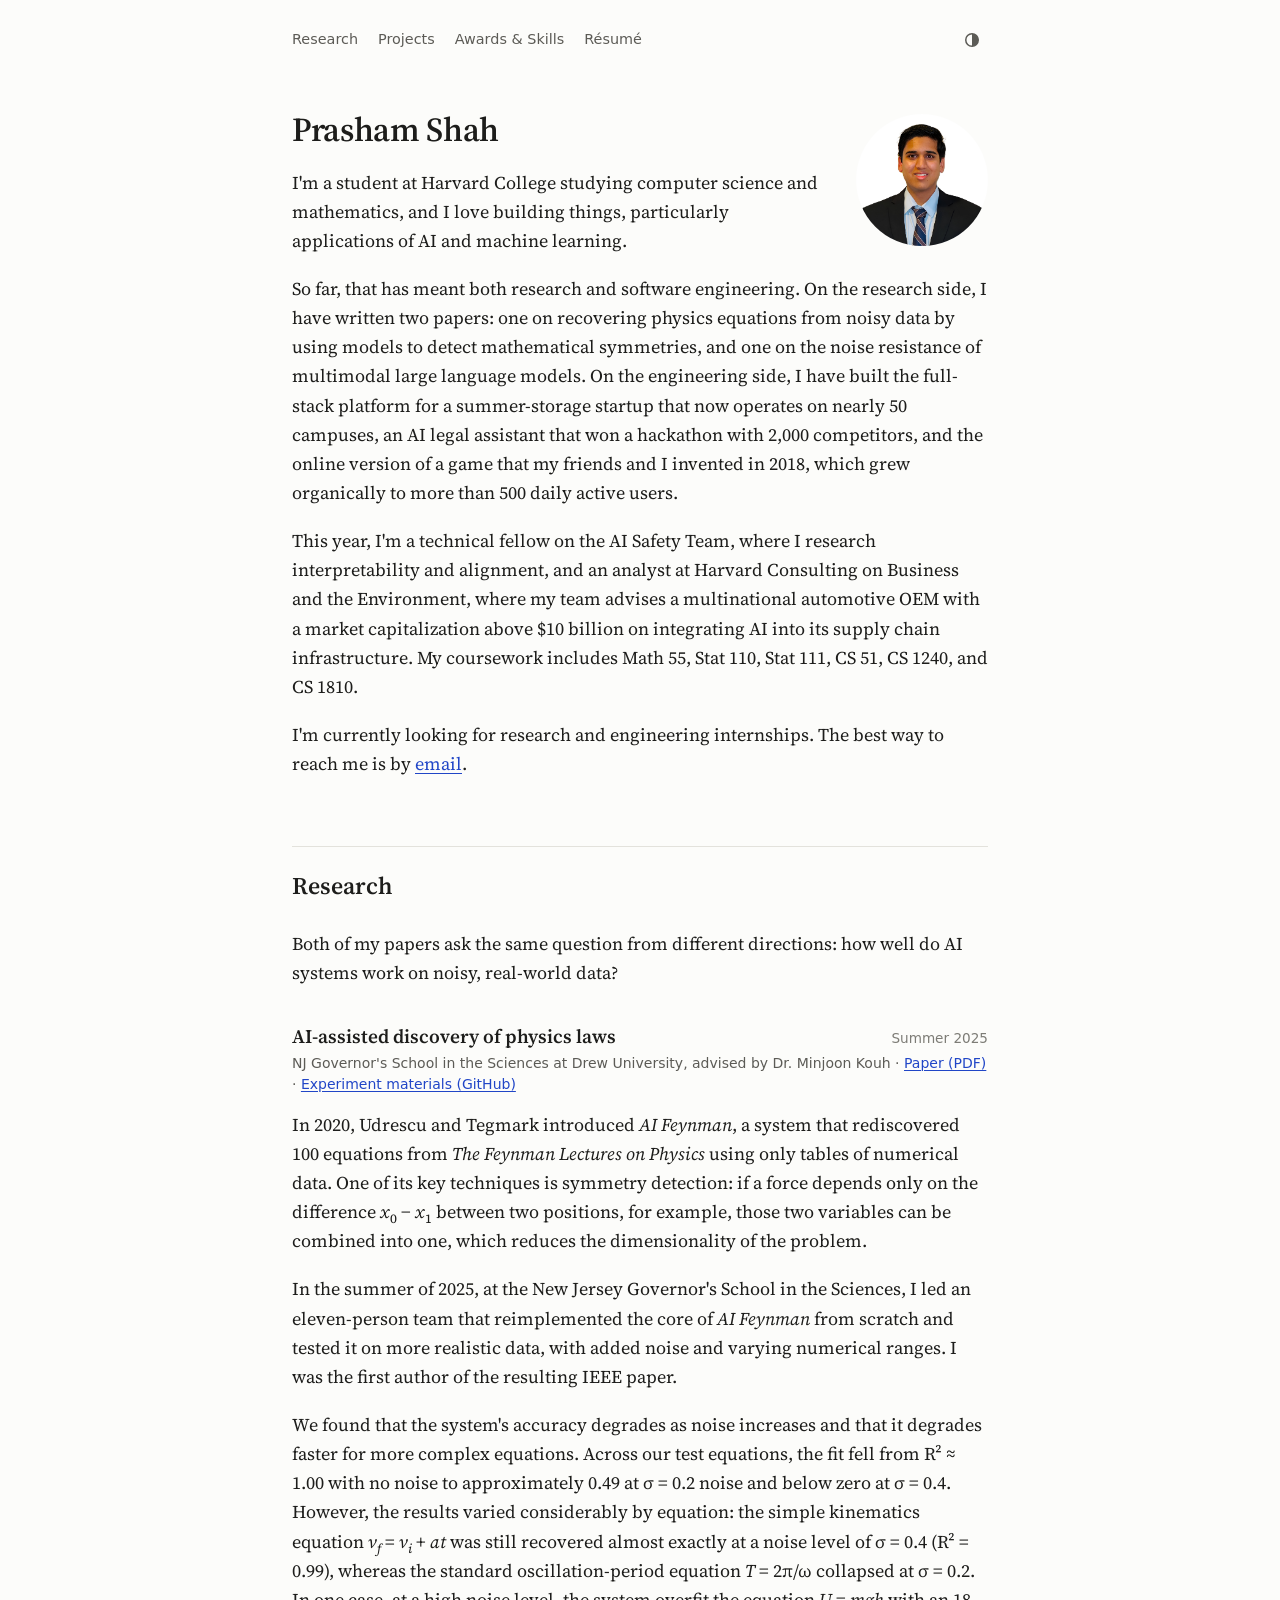
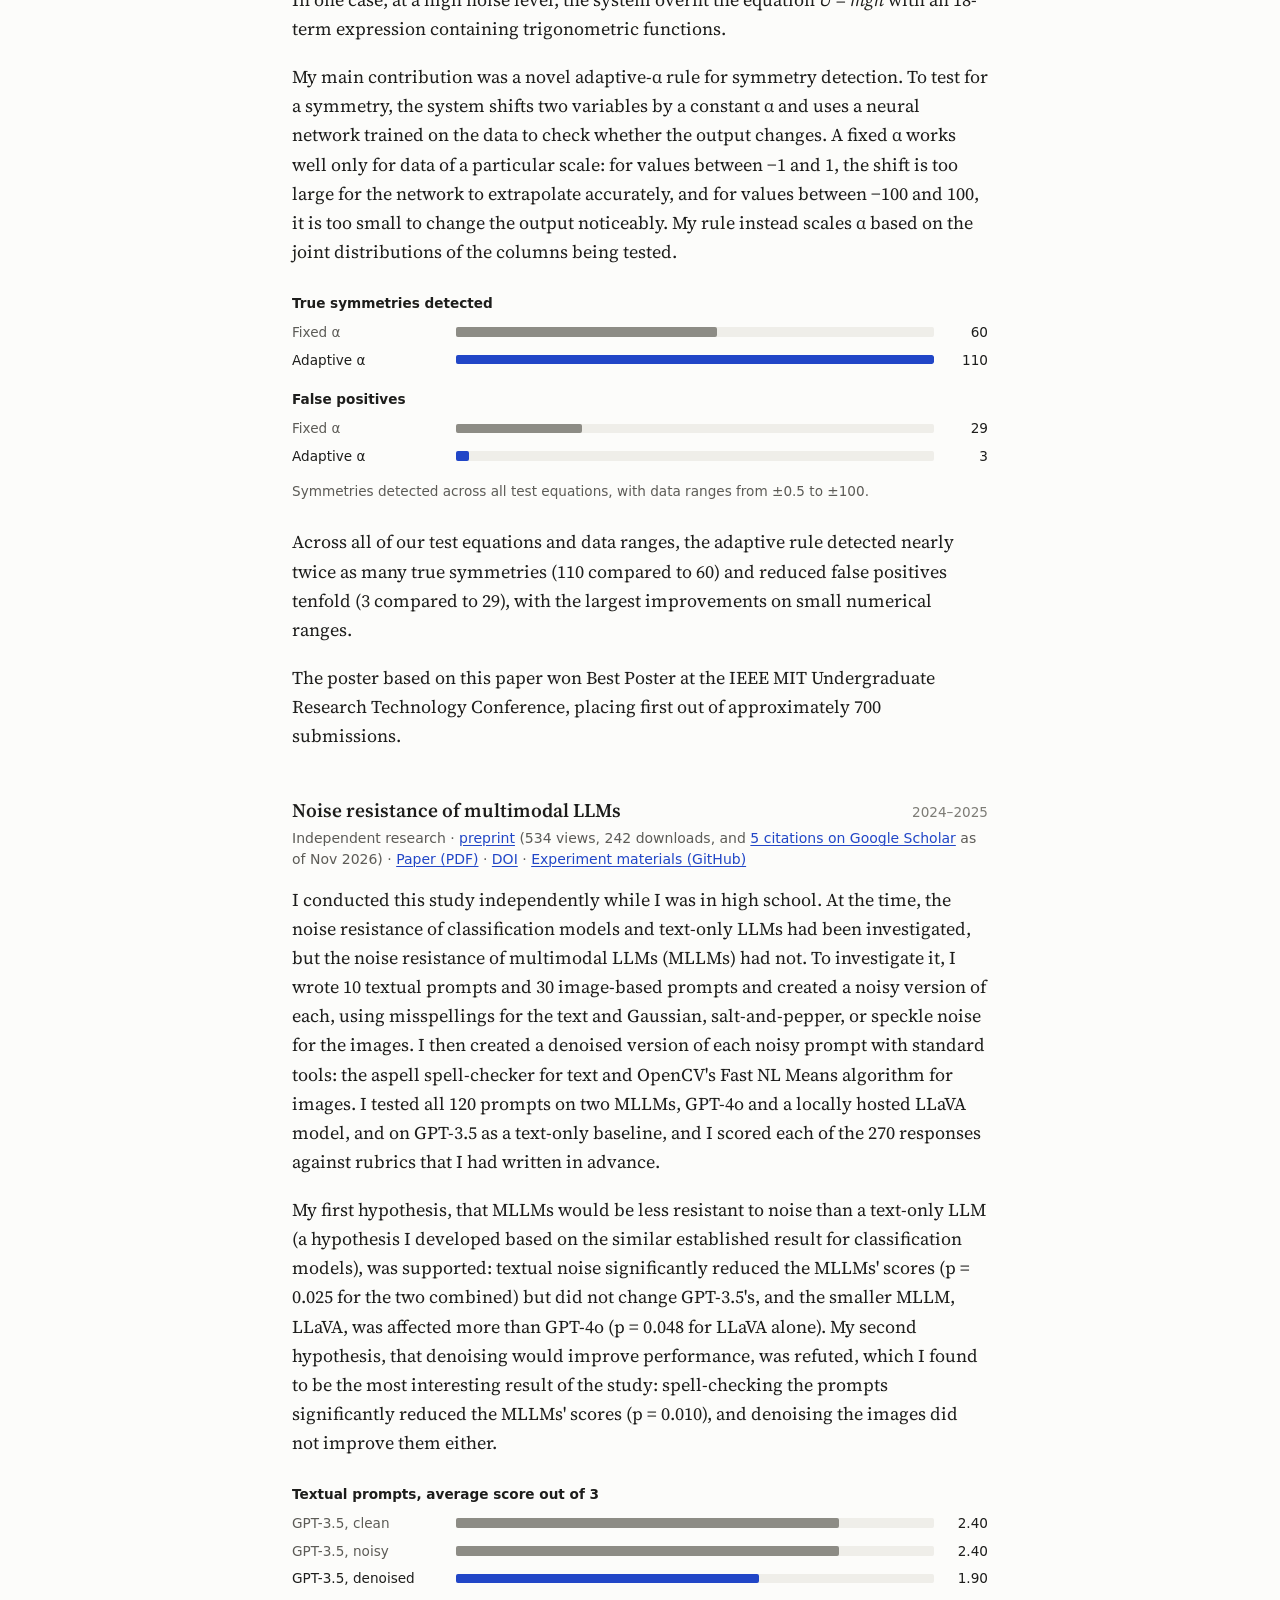
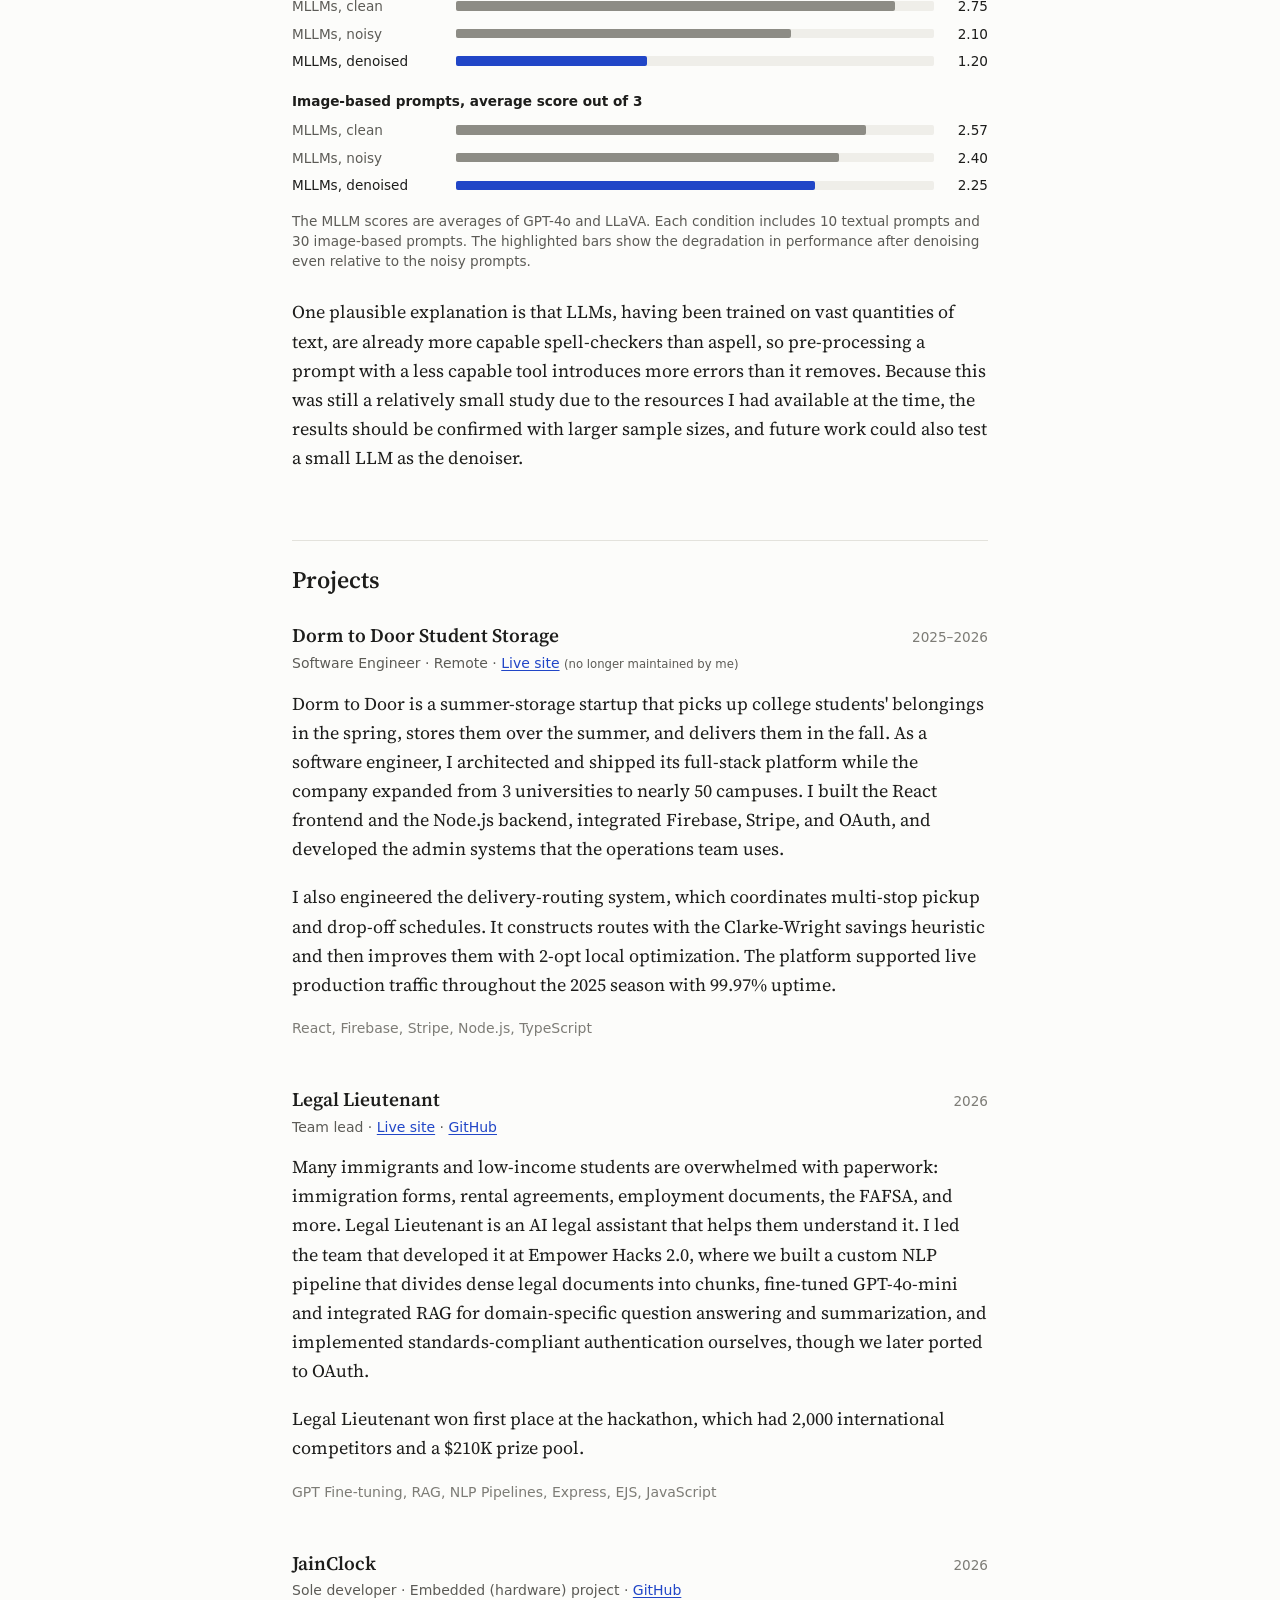
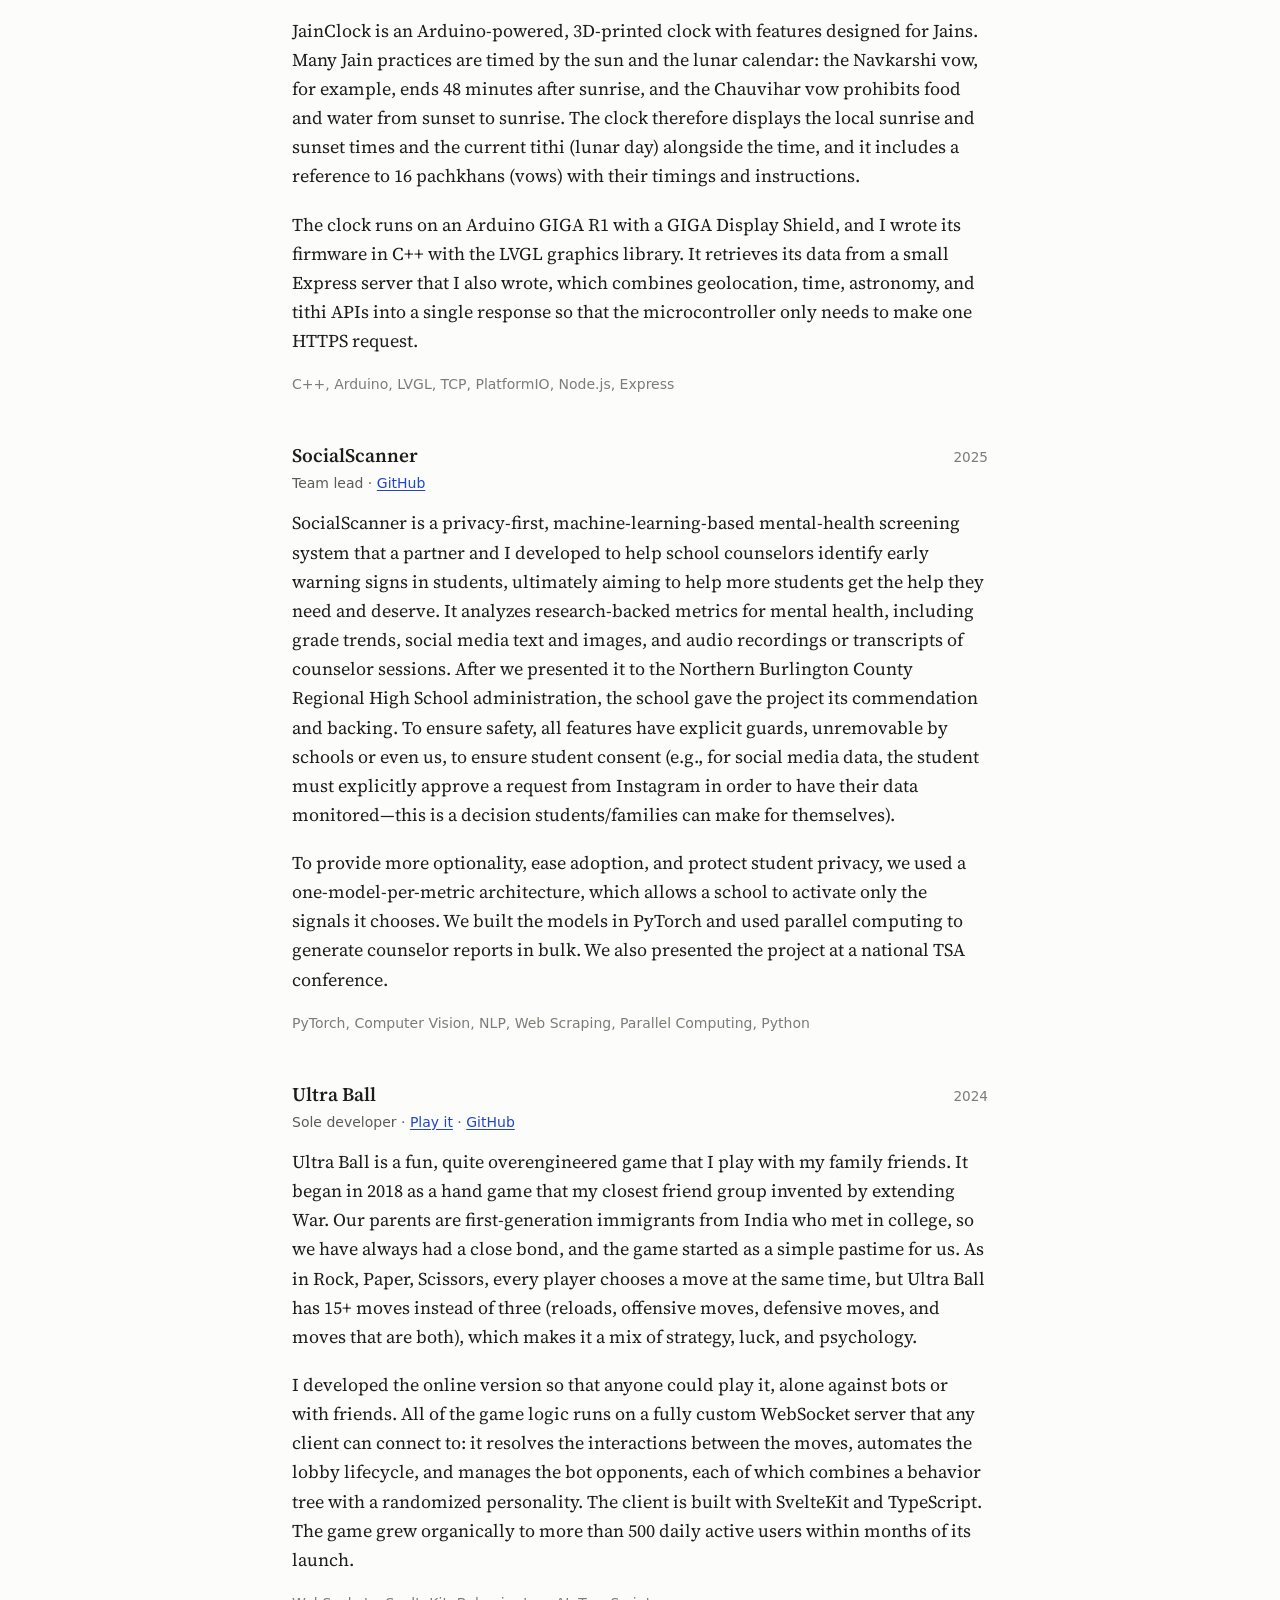
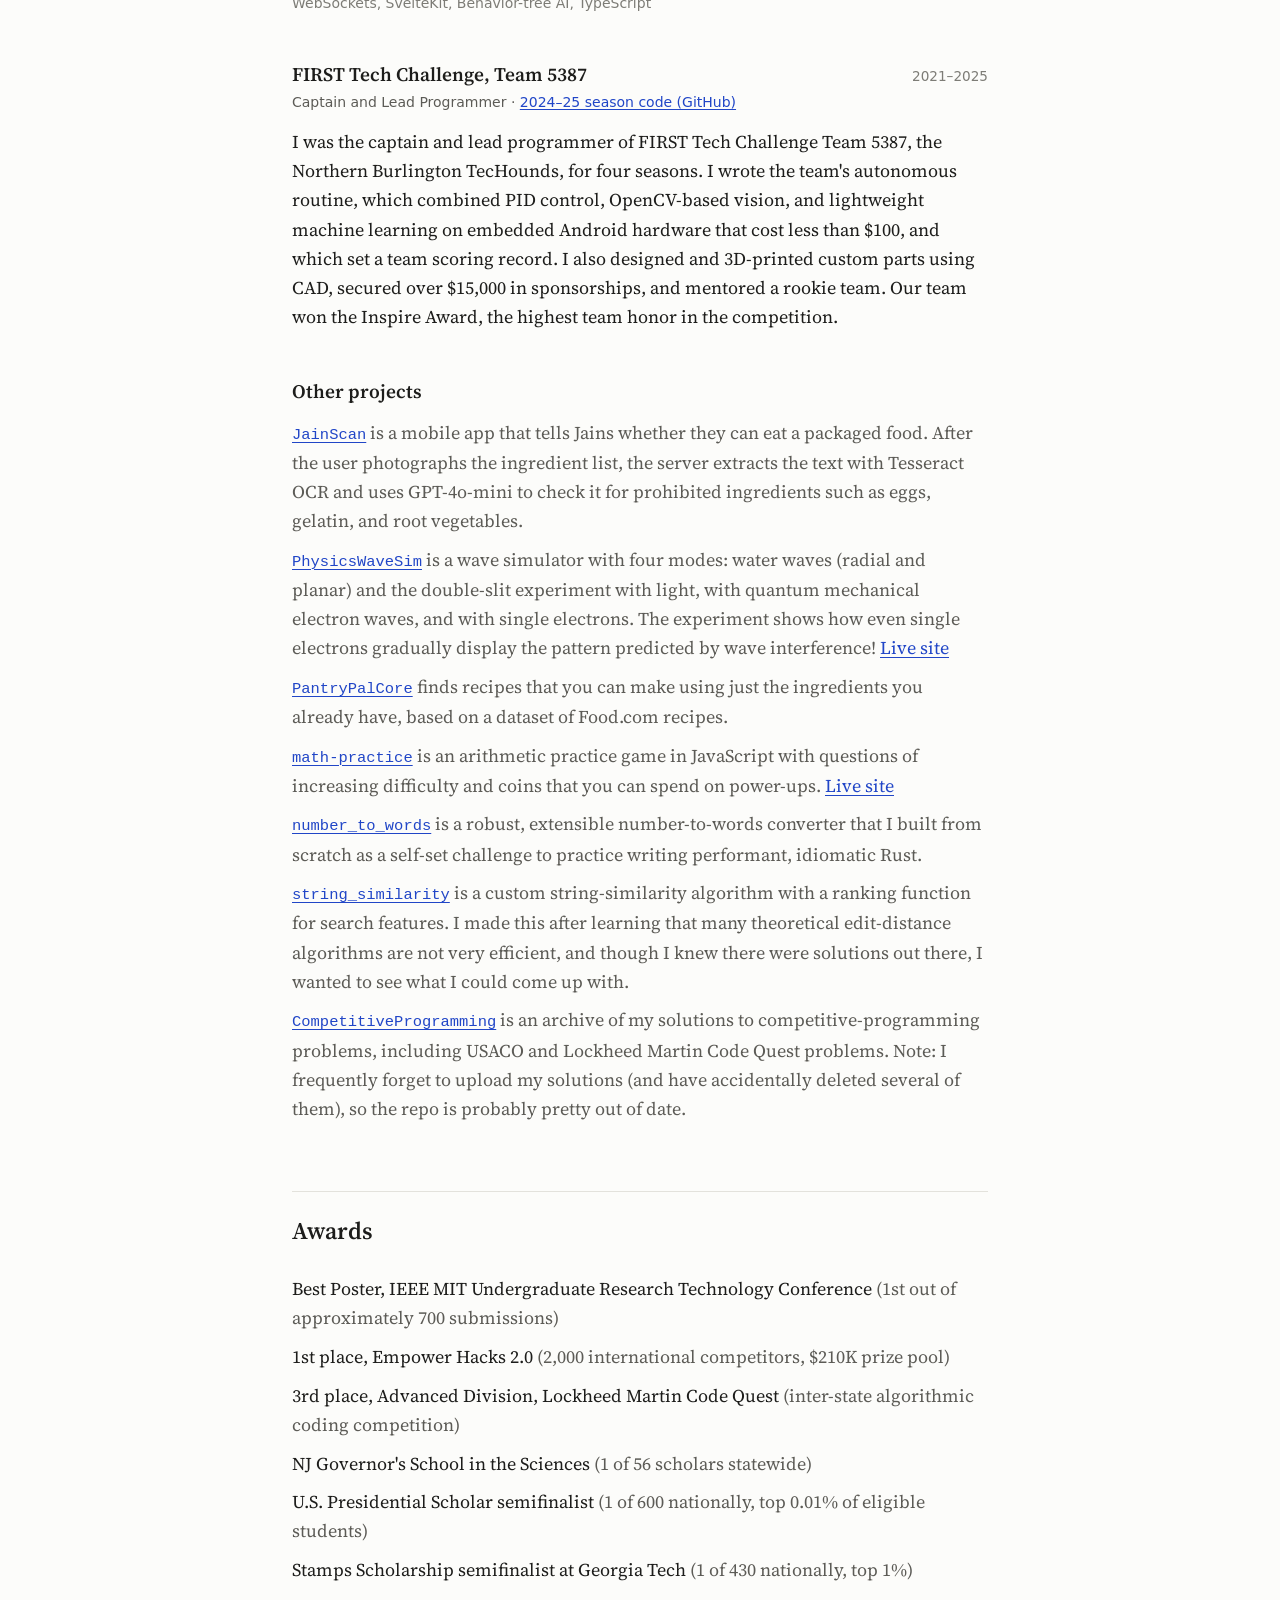
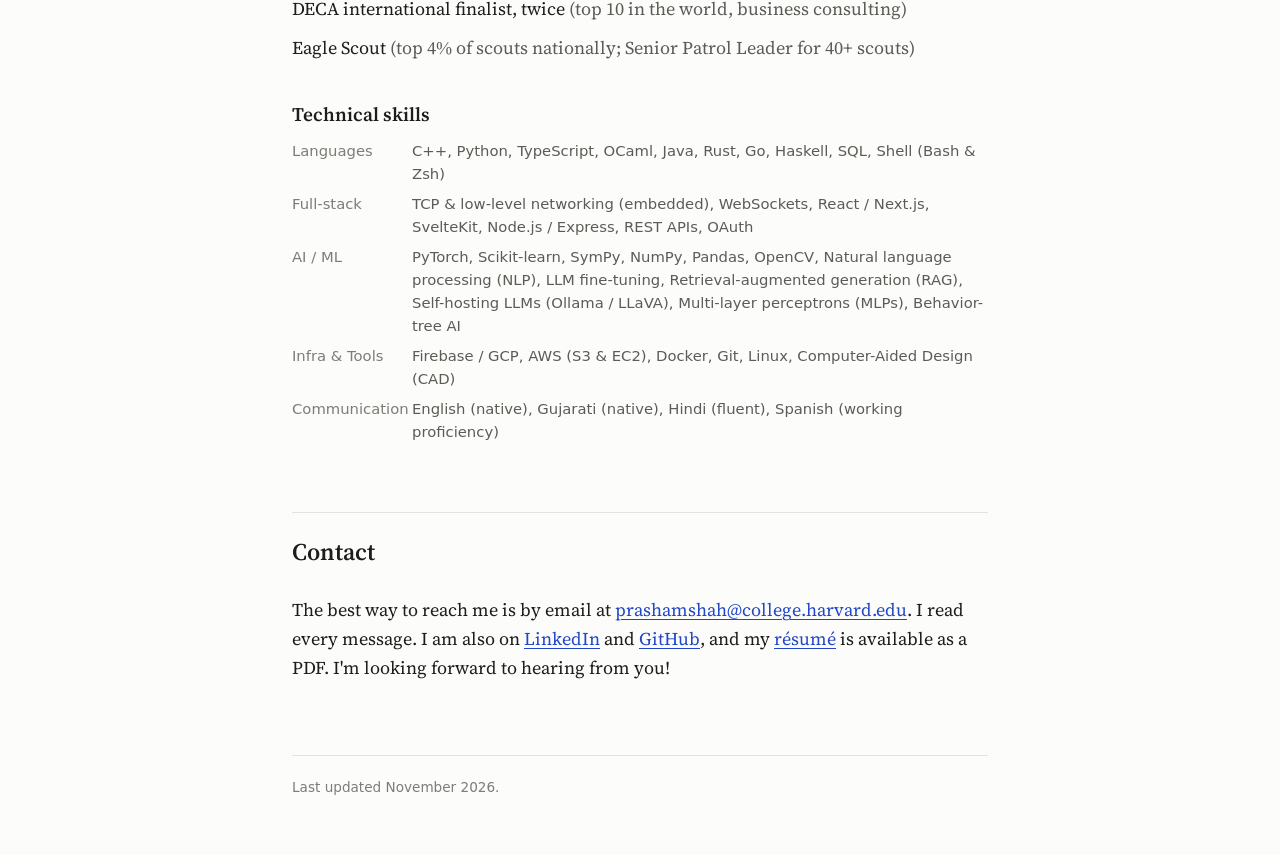
==== commit 81153b44: "update" ====
--- a/index.html
+++ b/index.html
@@ -88,7 +88,7 @@
         <nav aria-label="Sections">
           <a href="#research">Research</a>
           <a href="#projects">Projects</a>
-          <a href="#contact">Contact</a>
+          <a href="#honors">Awards &amp; Skills</a>
           <a href="Prasham_Shah_Resume.pdf">Résumé</a>
         </nav>
         <button
@@ -123,13 +123,14 @@
           <h1>Prasham Shah</h1>
           <p>
             I'm a student at Harvard College studying computer science and
-            mathematics, and I'm originally from New Jersey. I love building
-            things, particularly applications of AI and machine learning.
+            mathematics, and I love building things, particularly applications
+            of AI and machine learning.
           </p>
           <p>
             So far, that has meant both research and software engineering. On
             the research side, I have written two papers: one on recovering
-            physics equations from noisy data and one on the noise resistance of
+            physics equations from noisy data by using models to detect
+            mathematical symmetries, and one on the noise resistance of
             multimodal large language models. On the engineering side, I have
             built the full-stack platform for a summer-storage startup that now
             operates on nearly 50 campuses, an AI legal assistant that won a
@@ -141,14 +142,14 @@
             This year, I'm a technical fellow on the AI Safety Team, where I
             research interpretability and alignment, and an analyst at Harvard
             Consulting on Business and the Environment, where my team advises a
-            multinational corporation with a market capitalization above $10
+            multinational automotive OEM with a market capitalization above $10
             billion on integrating AI into its supply chain infrastructure. My
             coursework includes Math 55, Stat 110, Stat 111, CS 51, CS 1240, and
             CS 1810.
           </p>
           <p>
-            I'm currently looking for research and engineering internships, and
-            the best way to reach me is by
+            I'm currently looking for research and engineering internships. The
+            best way to reach me is by
             <a href="mailto:prashamshah@college.harvard.edu">email</a>.
           </p>
         </section>
@@ -170,6 +171,10 @@
               by Dr. Minjoon Kouh ·
               <a href="papers/AI-Assisted_Discovery_of_Physics_Laws.pdf"
                 >Paper (PDF)</a
+              >
+              ·
+              <a href="https://github.com/AI-Physics-Discovery/code"
+                >Experiment materials (GitHub)</a
               >
             </p>
             <p>
@@ -211,8 +216,8 @@
               data of a particular scale: for values between −1 and 1, the shift
               is too large for the network to extrapolate accurately, and for
               values between −100 and 100, it is too small to change the output
-              noticeably. My rule instead scales α in proportion to the standard
-              deviation of the columns being tested.
+              noticeably. My rule instead scales α based on the joint
+              distributions of the columns being tested.
             </p>
             <figure>
               <div class="bar-group">True symmetries detected</div>
@@ -238,8 +243,10 @@
               Across all of our test equations and data ranges, the adaptive
               rule detected nearly twice as many true symmetries (110 compared
               to 60) and reduced false positives tenfold (3 compared to 29),
-              with the largest improvements on small numerical ranges. The
-              poster based on this paper won Best Poster at the IEEE MIT
+              with the largest improvements on small numerical ranges.
+            </p>
+            <p>
+              The poster based on this paper won Best Poster at the IEEE MIT
               Undergraduate Research Technology Conference, placing first out of
               approximately 700 submissions.
             </p>
@@ -254,14 +261,14 @@
               Independent research ·
               <a
                 href="https://www.cambridge.org/engage/coe/article-details/68af5092728bf9025ea81bff"
-                >preprint on Cambridge Open Engage</a
+                >preprint</a
               >
               (534 views, 242 downloads, and
               <a
                 href="https://scholar.google.com/citations?view_op=view_citation&amp;hl=en&amp;user=87Rq5mAAAAAJ&amp;citation_for_view=87Rq5mAAAAAJ:u5HHmVD_uO8C"
                 >5 citations on Google Scholar</a
               >
-              as of November 2026) ·
+              as of Nov 2026) ·
               <a
                 href="papers/Multimodal_Large_Language_Model_Noise_Resistance.pdf"
                 >Paper (PDF)</a
@@ -290,14 +297,16 @@
             </p>
             <p>
               My first hypothesis, that MLLMs would be less resistant to noise
-              than a text-only LLM, was supported: textual noise significantly
-              reduced the MLLMs' scores (p = 0.025 for the two combined) but did
-              not change GPT-3.5's, and the smaller MLLM, LLaVA, was affected
-              more than GPT-4o (p = 0.048 for LLaVA alone). My second
-              hypothesis, that denoising would improve performance, was refuted,
-              which I found to be the most interesting result of the study:
-              spell-checking the prompts significantly reduced the MLLMs' scores
-              (p = 0.010), and denoising the images did not improve them either.
+              than a text-only LLM (a hypothesis I developed based on the
+              similar established result for classification models), was
+              supported: textual noise significantly reduced the MLLMs' scores
+              (p = 0.025 for the two combined) but did not change GPT-3.5's, and
+              the smaller MLLM, LLaVA, was affected more than GPT-4o (p = 0.048
+              for LLaVA alone). My second hypothesis, that denoising would
+              improve performance, was refuted, which I found to be the most
+              interesting result of the study: spell-checking the prompts
+              significantly reduced the MLLMs' scores (p = 0.010), and denoising
+              the images did not improve them either.
             </p>
             <figure>
               <div class="bar-group">
@@ -347,10 +356,10 @@
               One plausible explanation is that LLMs, having been trained on
               vast quantities of text, are already more capable spell-checkers
               than aspell, so pre-processing a prompt with a less capable tool
-              introduces more errors than it removes. Because this was a small
-              study and the preprint has not been peer-reviewed, the results
-              should be confirmed with larger sample sizes, and future work
-              could also test a small LLM as the denoiser.
+              introduces more errors than it removes. Because this was still a
+              relatively small study due to the resources I had available at the
+              time, the results should be confirmed with larger sample sizes,
+              and future work could also test a small LLM as the denoiser.
             </p>
           </article>
         </section>
@@ -363,7 +372,11 @@
               <h3>Dorm to Door Student Storage</h3>
               <span class="when">2025–2026</span>
             </div>
-            <p class="meta">Software Engineer · Remote</p>
+            <p class="meta">
+              Software Engineer · Remote ·
+              <a href="https://dtdstudentstorage.com/">Live site</a>
+              <small>(no longer maintained by me)</small>
+            </p>
             <p>
               Dorm to Door is a summer-storage startup that picks up college
               students' belongings in the spring, stores them over the summer,
@@ -381,7 +394,7 @@
               with 2-opt local optimization. The platform supported live
               production traffic throughout the 2025 season with 99.97% uptime.
             </p>
-            <p class="meta">React, TypeScript, Node.js, Firebase, Stripe</p>
+            <p class="meta">React, Firebase, Stripe, Node.js, TypeScript</p>
           </article>
 
           <article class="entry" id="legalLieutenant">
@@ -401,15 +414,18 @@
               assistant that helps them understand it. I led the team that
               developed it at Empower Hacks 2.0, where we built a custom NLP
               pipeline that divides dense legal documents into chunks,
-              fine-tuned GPT-4o-mini for domain-specific question answering and
-              summarization, and implemented standards-compliant authentication
-              ourselves.
+              fine-tuned GPT-4o-mini and integrated RAG for domain-specific
+              question answering and summarization, and implemented
+              standards-compliant authentication ourselves, though we later
+              ported to OAuth.
             </p>
             <p>
               Legal Lieutenant won first place at the hackathon, which had 2,000
               international competitors and a $210K prize pool.
             </p>
-            <p class="meta">Node.js, Express, EJS, Firebase, GPT fine-tuning</p>
+            <p class="meta">
+              GPT Fine-tuning, RAG, NLP Pipelines, Express, EJS, JavaScript
+            </p>
           </article>
 
           <article class="entry" id="jainClock">
@@ -418,7 +434,7 @@
               <span class="when">2026</span>
             </div>
             <p class="meta">
-              Hardware project ·
+              Sole developer · Embedded (hardware) project ·
               <a href="https://github.com/ps-coding/JainClock">GitHub</a>
             </p>
             <p>
@@ -439,7 +455,9 @@
               single response so that the microcontroller only needs to make one
               HTTPS request.
             </p>
-            <p class="meta">C++, Arduino, LVGL, Node.js, Express</p>
+            <p class="meta">
+              C++, Arduino, LVGL, TCP, PlatformIO, Node.js, Express
+            </p>
           </article>
 
           <article class="entry" id="socialScanner">
@@ -454,23 +472,32 @@
             <p>
               SocialScanner is a privacy-first, machine-learning-based
               mental-health screening system that a partner and I developed to
-              help school counselors identify early warning signs in students.
-              It analyzes grade trends, social media text and images, and
-              transcripts of counselor sessions. After we presented it to the
-              Northern Burlington County Regional High School administration,
-              the school gave the project its commendation and backing.
-            </p>
-            <p>
-              To protect student privacy, we used a one-model-per-metric
-              architecture, which allows a school to activate only the signals
-              it chooses. We built the models in PyTorch and used parallel
-              computing to generate counselor reports in bulk. We also presented
-              the project at the national Technology Student Association (TSA)
-              conference, and the feedback we received there helped us improve
-              the software further. The public repository contains an older,
-              simpler version of the codebase.
-            </p>
-            <p class="meta">Python, PyTorch</p>
+              help school counselors identify early warning signs in students,
+              ultimately aiming to help more students get the help they need and
+              deserve. It analyzes research-backed metrics for mental health,
+              including grade trends, social media text and images, and audio
+              recordings or transcripts of counselor sessions. After we
+              presented it to the Northern Burlington County Regional High
+              School administration, the school gave the project its
+              commendation and backing. To ensure safety, all features have
+              explicit guards, unremovable by schools or even us, to ensure
+              student consent (e.g., for social media data, the student must
+              explicitly approve a request from Instagram in order to have their
+              data monitored—this is a decision students/families can make for
+              themselves).
+            </p>
+            <p>
+              To provide more optionality, ease adoption, and protect student
+              privacy, we used a one-model-per-metric architecture, which allows
+              a school to activate only the signals it chooses. We built the
+              models in PyTorch and used parallel computing to generate
+              counselor reports in bulk. We also presented the project at a
+              national TSA conference.
+            </p>
+            <p class="meta">
+              PyTorch, Computer Vision, NLP, Web Scraping, Parallel Computing,
+              Python
+            </p>
           </article>
 
           <article class="entry" id="ultraBall">
@@ -504,7 +531,9 @@
               with SvelteKit and TypeScript. The game grew organically to more
               than 500 daily active users within months of its launch.
             </p>
-            <p class="meta">TypeScript, SvelteKit, WebSockets</p>
+            <p class="meta">
+              WebSockets, SvelteKit, Behavior-tree AI, TypeScript
+            </p>
           </article>
 
           <article class="entry" id="robotics">
@@ -551,8 +580,10 @@
               >
               <span class="note"
                 >is a wave simulator with four modes: water waves (radial and
-                planar) and the double-slit experiment with light, with
-                electrons, and with single electrons.</span
+                planar) and the double-slit experiment with light, with quantum
+                mechanical electron waves, and with single electrons. The
+                experiment shows how even single electrons gradually display the
+                pattern predicted by wave interference!</span
               >
               <a href="https://physics-wave-sim.vercel.app">Live site</a>
             </li>
@@ -564,17 +595,6 @@
                 >finds recipes that you can make using just the ingredients you
                 already have, based on a dataset of Food.com recipes.</span
               >
-            </li>
-            <li>
-              <a href="https://github.com/ps-coding/SolarizeSolutions"
-                ><code>SolarizeSolutions</code></a
-              >
-              <span class="note"
-                >is a website that helps homeowners learn about solar energy,
-                which I built with a team for the 2024 TSA national
-                conference.</span
-              >
-              <a href="https://solarizesolutions.netlify.app">Live site</a>
             </li>
             <li>
               <a href="https://github.com/ps-coding/math-practice"
@@ -603,7 +623,10 @@
               >
               <span class="note"
                 >is a custom string-similarity algorithm with a ranking function
-                for search features.</span
+                for search features. I made this after learning that many
+                theoretical edit-distance algorithms are not very efficient, and
+                though I knew there were solutions out there, I wanted to see
+                what I could come up with.</span
               >
             </li>
             <li>
@@ -675,19 +698,33 @@
           <dl class="tools">
             <div>
               <dt>Languages</dt>
-              <dd>Python, TypeScript, C++, Java, Rust, Go, SQL</dd>
+              <dd>
+                C++, Python, TypeScript, OCaml, Java, Rust, Go, Haskell, SQL,
+                Shell (Bash & Zsh)
+              </dd>
             </div>
             <div>
               <dt>Full-stack</dt>
-              <dd>React / Next.js, SvelteKit, Node.js / Express, WebSockets</dd>
+              <dd>
+                TCP & low-level networking (embedded), WebSockets, React /
+                Next.js, SvelteKit, Node.js / Express, REST APIs, OAuth
+              </dd>
             </div>
             <div>
               <dt>AI / ML</dt>
-              <dd>PyTorch, scikit-learn, NumPy, pandas, OpenCV, SymPy</dd>
+              <dd>
+                PyTorch, Scikit-learn, SymPy, NumPy, Pandas, OpenCV, Natural
+                language processing (NLP), LLM fine-tuning, Retrieval-augmented
+                generation (RAG), Self-hosting LLMs (Ollama / LLaVA),
+                Multi-layer perceptrons (MLPs), Behavior-tree AI
+              </dd>
             </div>
             <div>
-              <dt>Infrastructure</dt>
-              <dd>Firebase / GCP, AWS (S3 and EC2), Linux</dd>
+              <dt>Infra &amp; Tools</dt>
+              <dd>
+                Firebase / GCP, AWS (S3 & EC2), Docker, Git, Linux,
+                Computer-Aided Design (CAD)
+              </dd>
             </div>
             <div>
               <dt>Communication</dt>
@@ -705,10 +742,11 @@
             The best way to reach me is by email at
             <a href="mailto:prashamshah@college.harvard.edu"
               >prashamshah@college.harvard.edu</a
-            >, and I read every message. I am also on
+            >. I read every message. I am also on
             <a href="https://www.linkedin.com/in/prasham-c-shah">LinkedIn</a>
             and <a href="https://github.com/ps-coding">GitHub</a>, and my
             <a href="Prasham_Shah_Resume.pdf">résumé</a> is available as a PDF.
+            I'm looking forward to hearing from you!
           </p>
         </section>
       </main>
--- a/style.css
+++ b/style.css
@@ -10,8 +10,9 @@
   --track: #efeee9;
   --bar: #8d8c85;
   --bar-hi: #2146c7;
-  --serif: "Source Serif 4", Charter, "Bitstream Charter", "Sitka Text",
-    Cambria, Georgia, serif;
+  --serif:
+    "Source Serif 4", Charter, "Bitstream Charter", "Sitka Text", Cambria,
+    Georgia, serif;
   --sans: system-ui, -apple-system, "Segoe UI", Roboto, sans-serif;
   --mono: ui-monospace, "SF Mono", Menlo, Consolas, monospace;
   color-scheme: light;
@@ -67,7 +68,7 @@
 }
 
 .page {
-  max-width: 43rem;
+  max-width: 46rem;
   margin: 0 auto;
   padding: 0 1.25rem 4rem;
 }
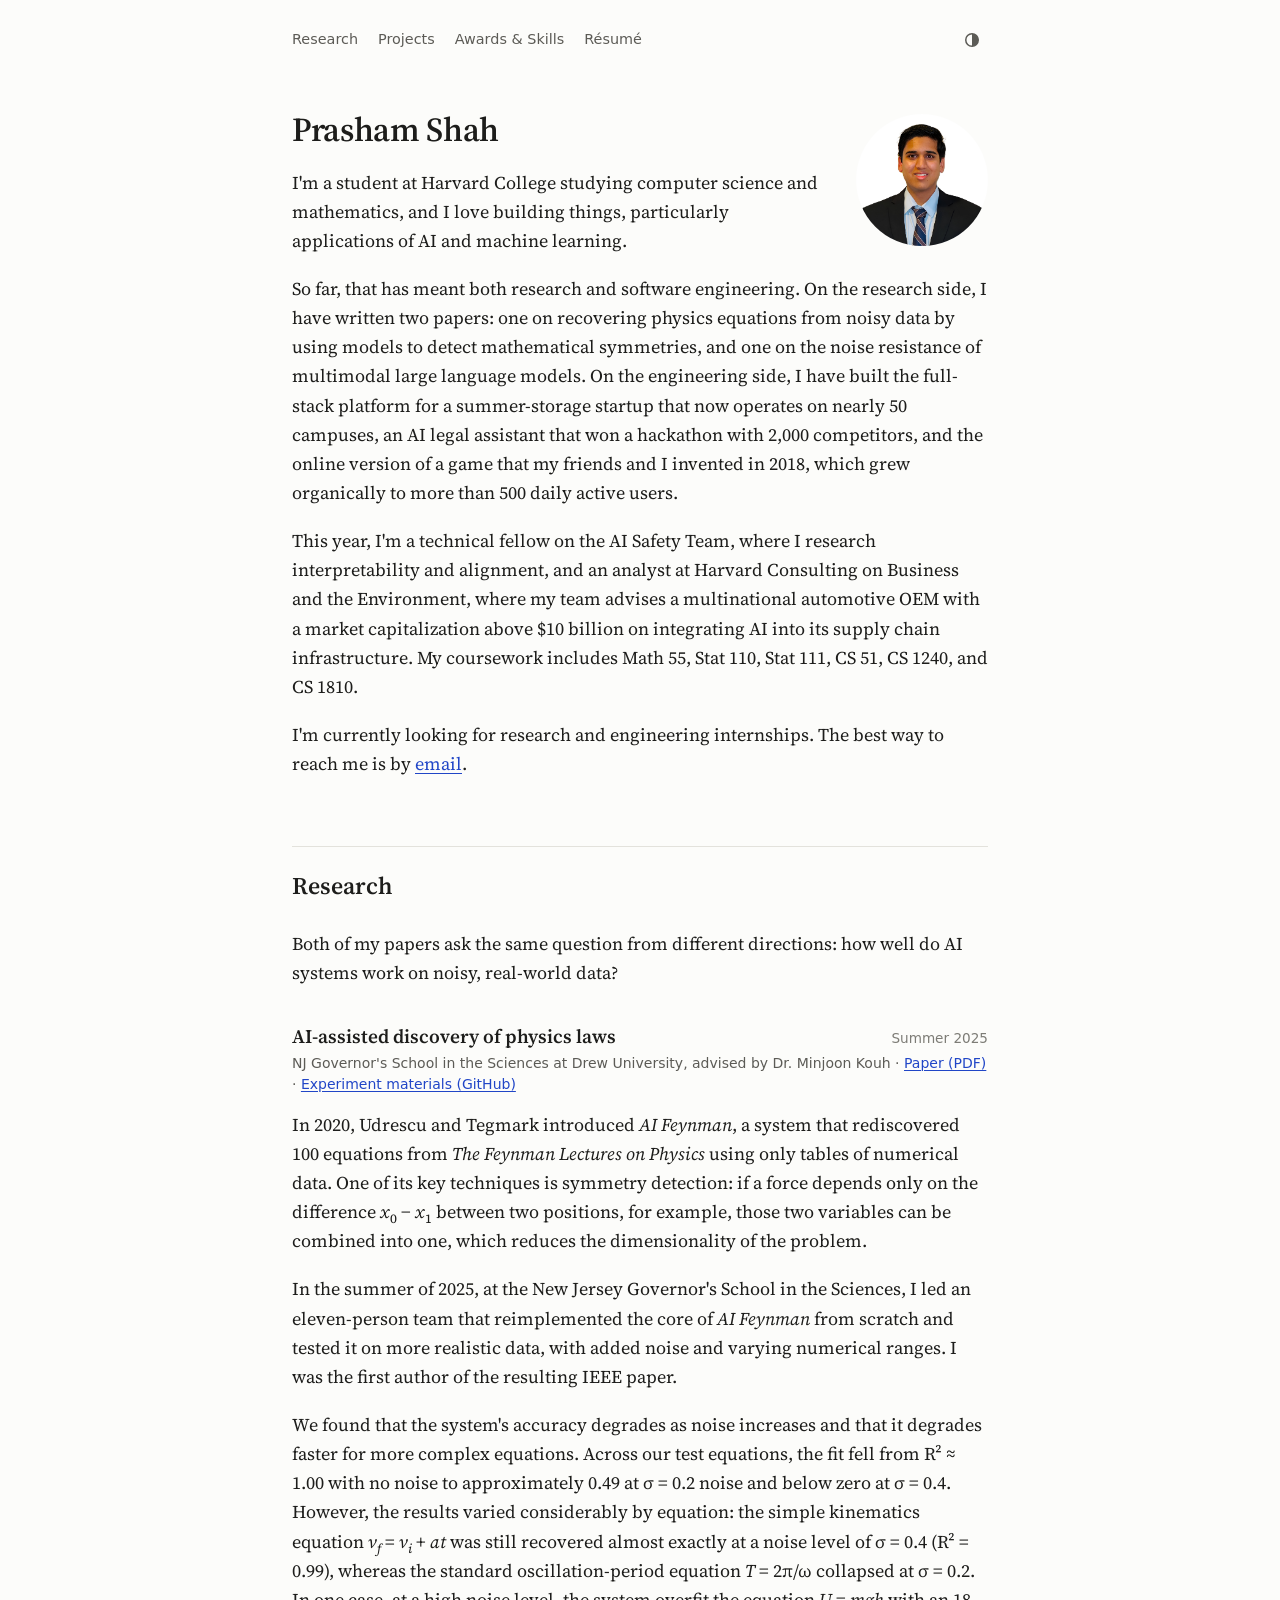
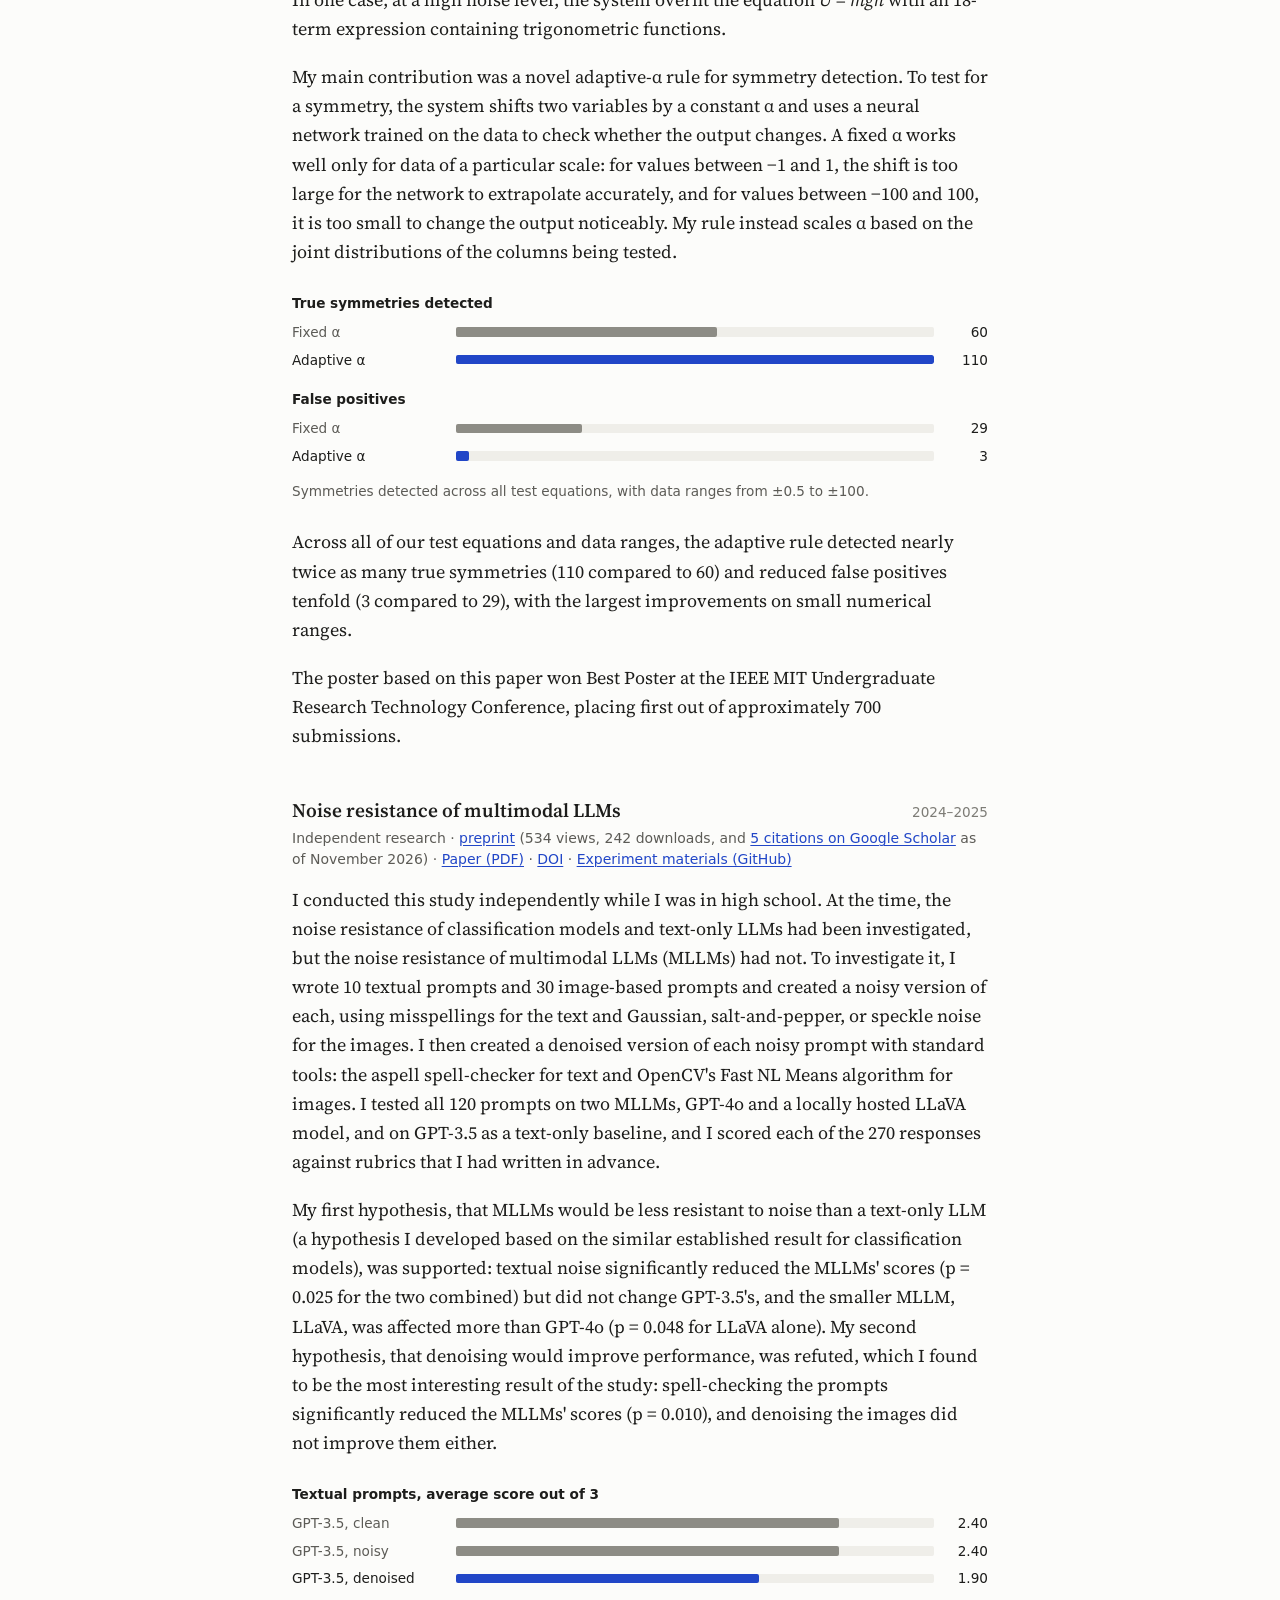
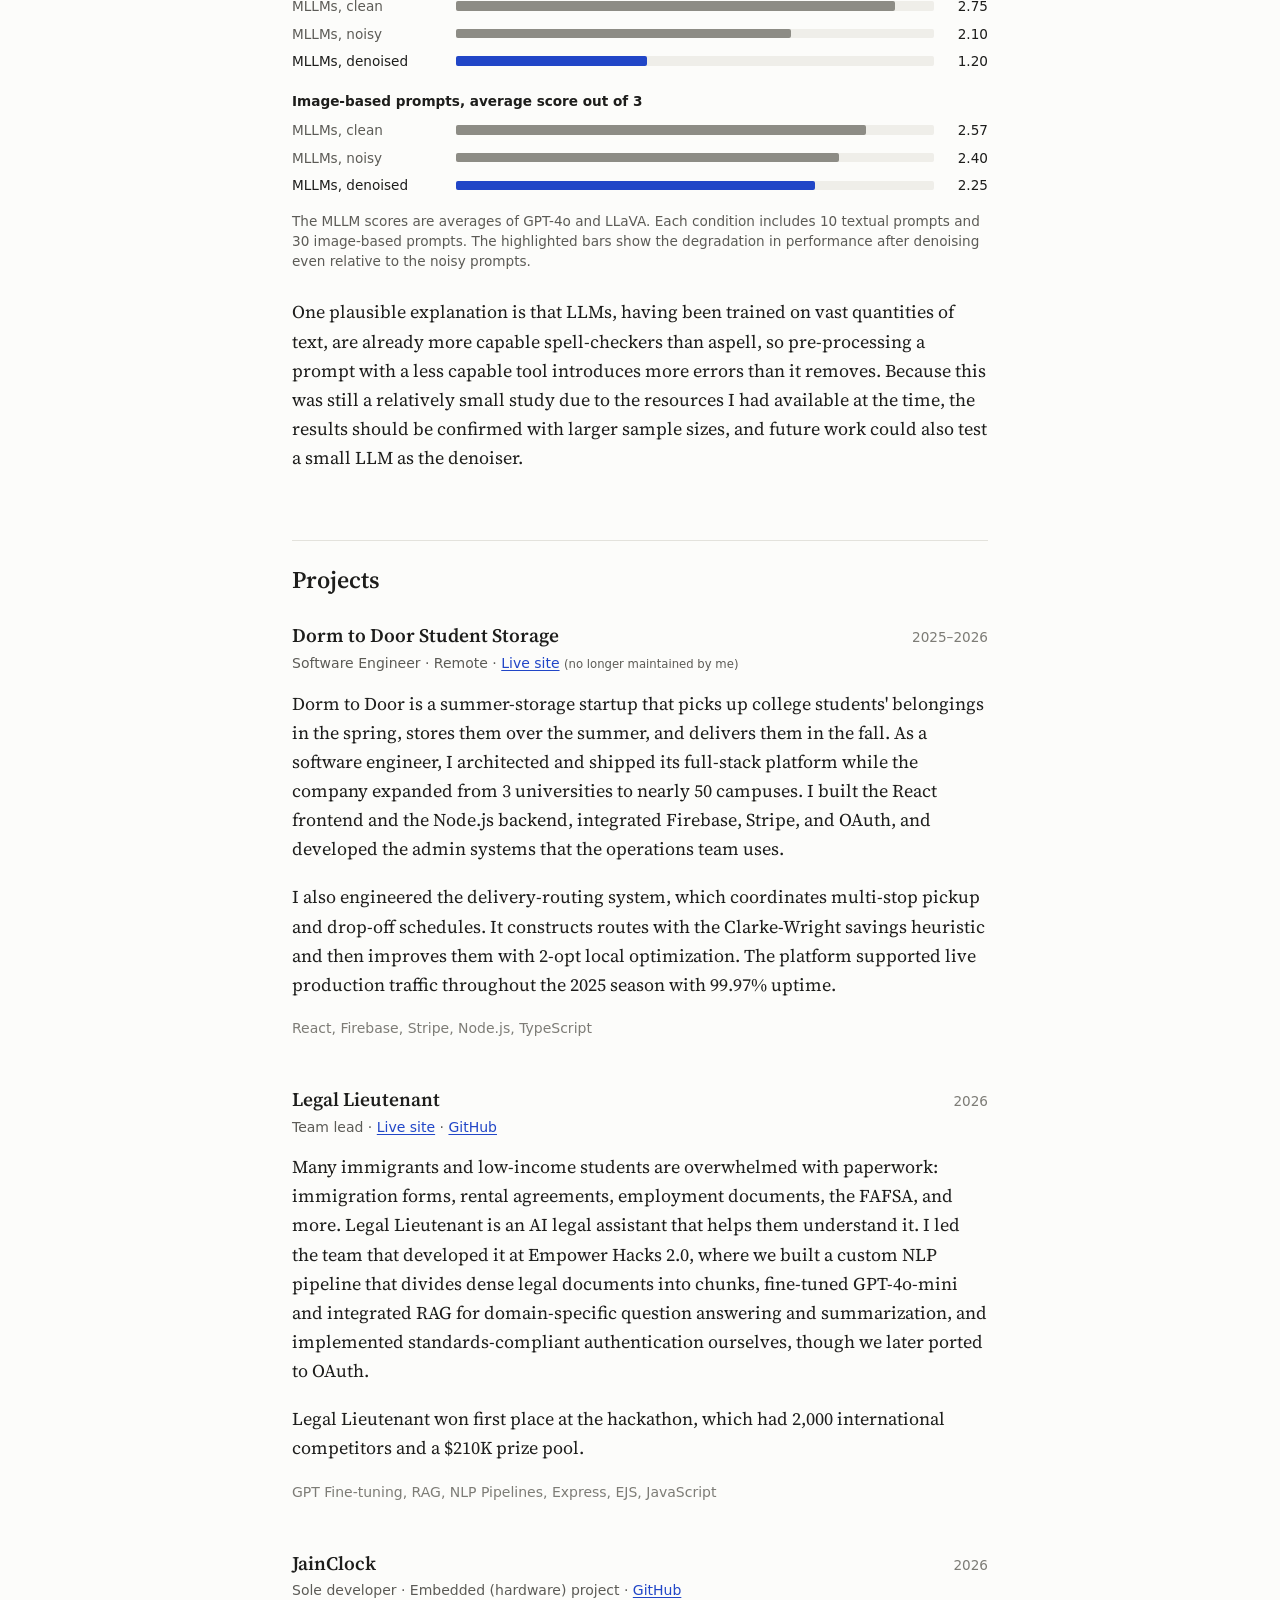
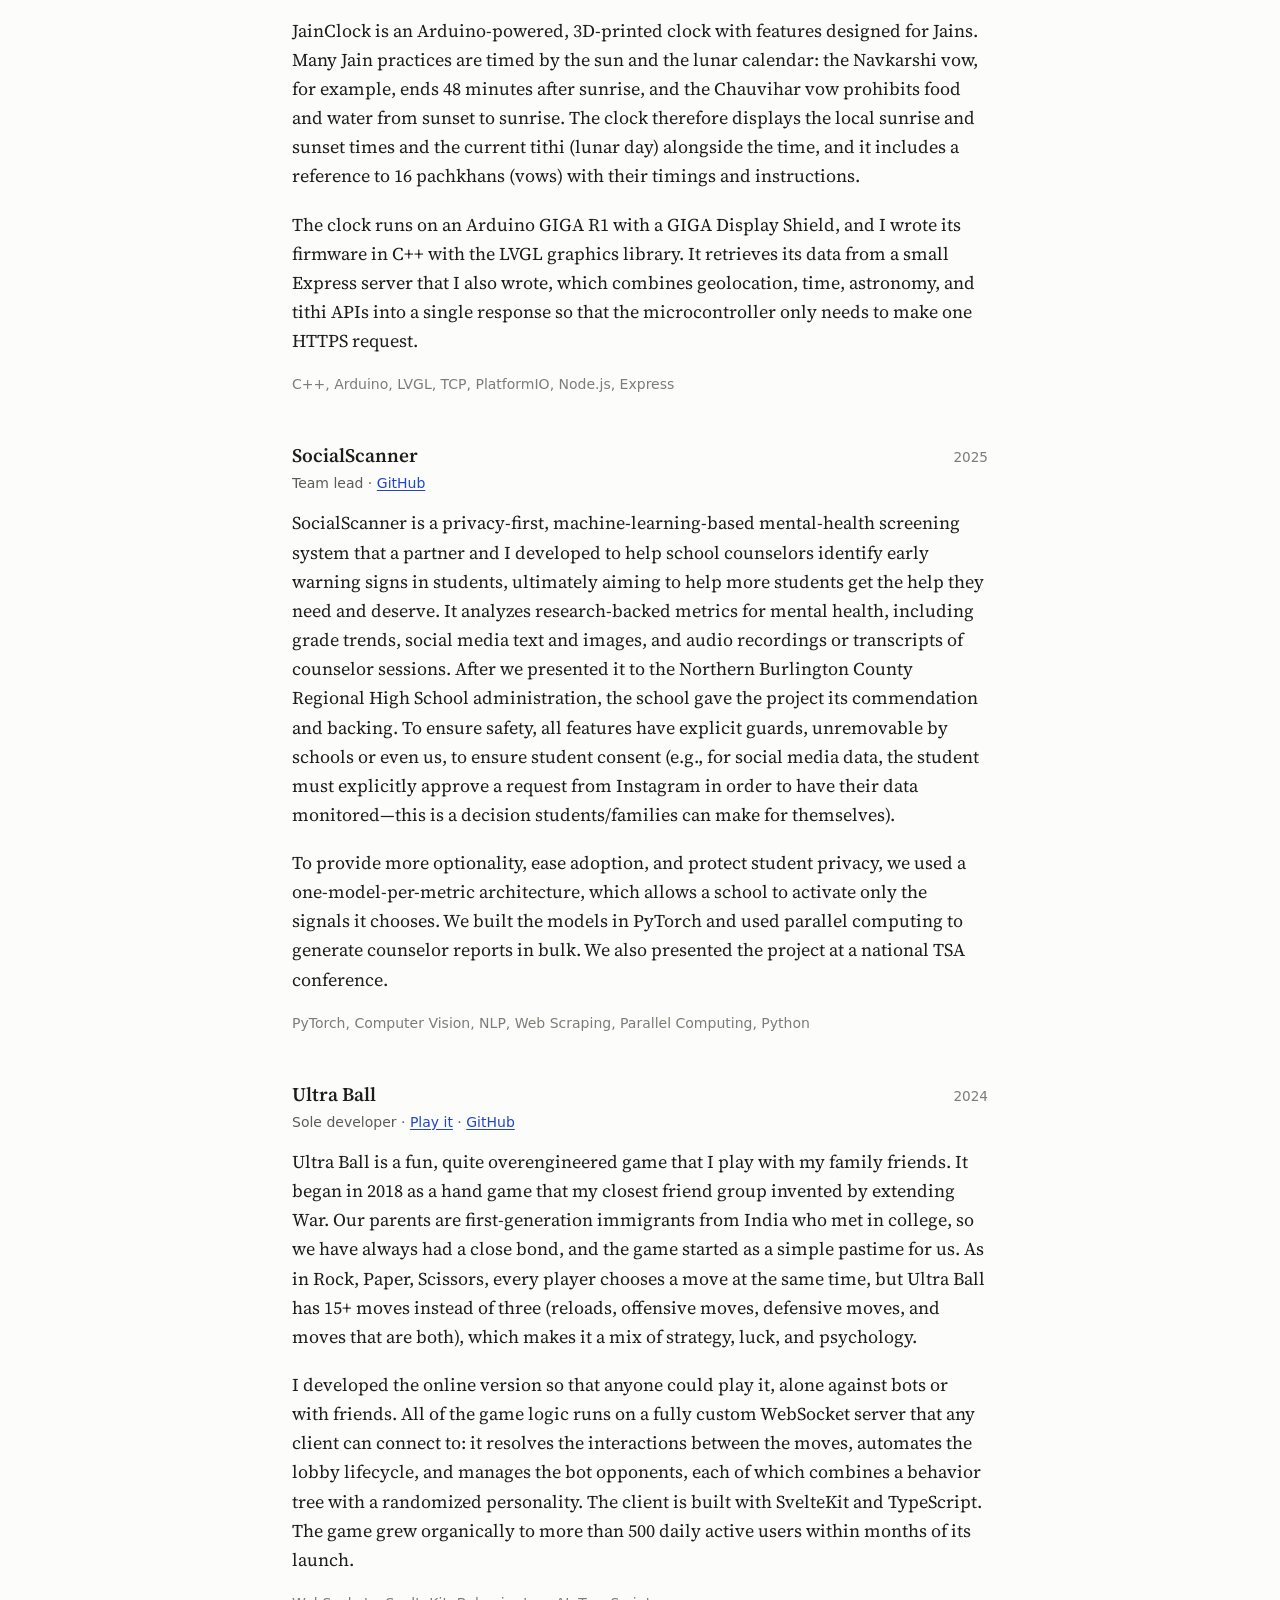
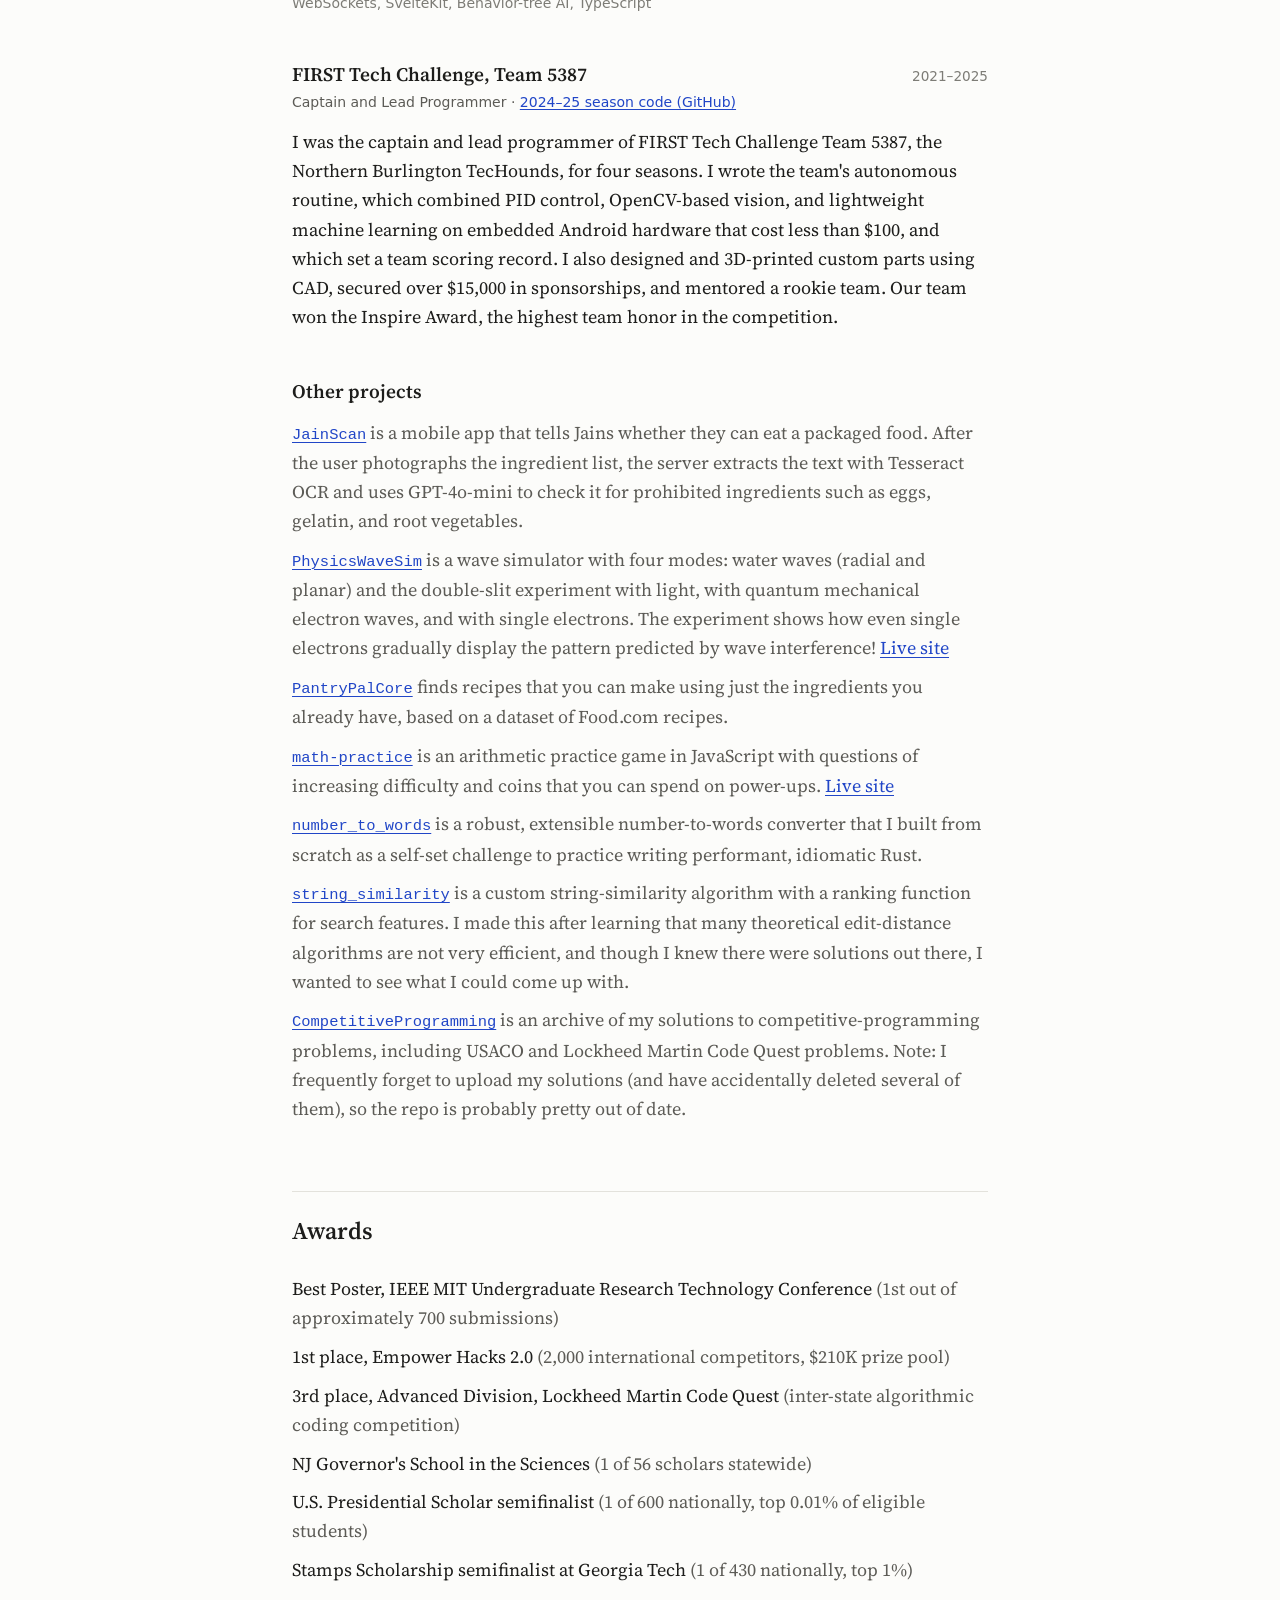
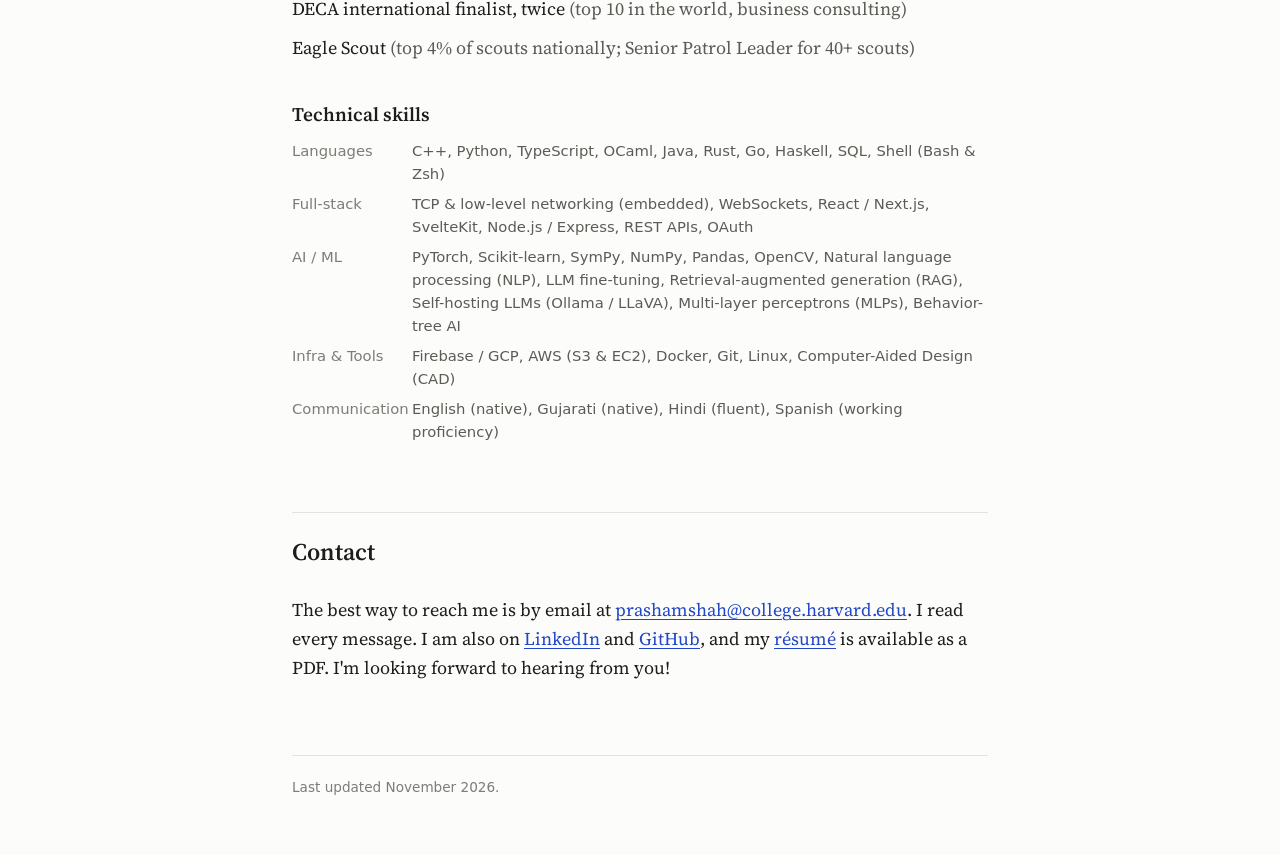
==== commit 25e87604: "typo" ====
--- a/index.html
+++ b/index.html
@@ -268,7 +268,7 @@
                 href="https://scholar.google.com/citations?view_op=view_citation&amp;hl=en&amp;user=87Rq5mAAAAAJ&amp;citation_for_view=87Rq5mAAAAAJ:u5HHmVD_uO8C"
                 >5 citations on Google Scholar</a
               >
-              as of Nov 2026) ·
+              as of November 2026) ·
               <a
                 href="papers/Multimodal_Large_Language_Model_Noise_Resistance.pdf"
                 >Paper (PDF)</a
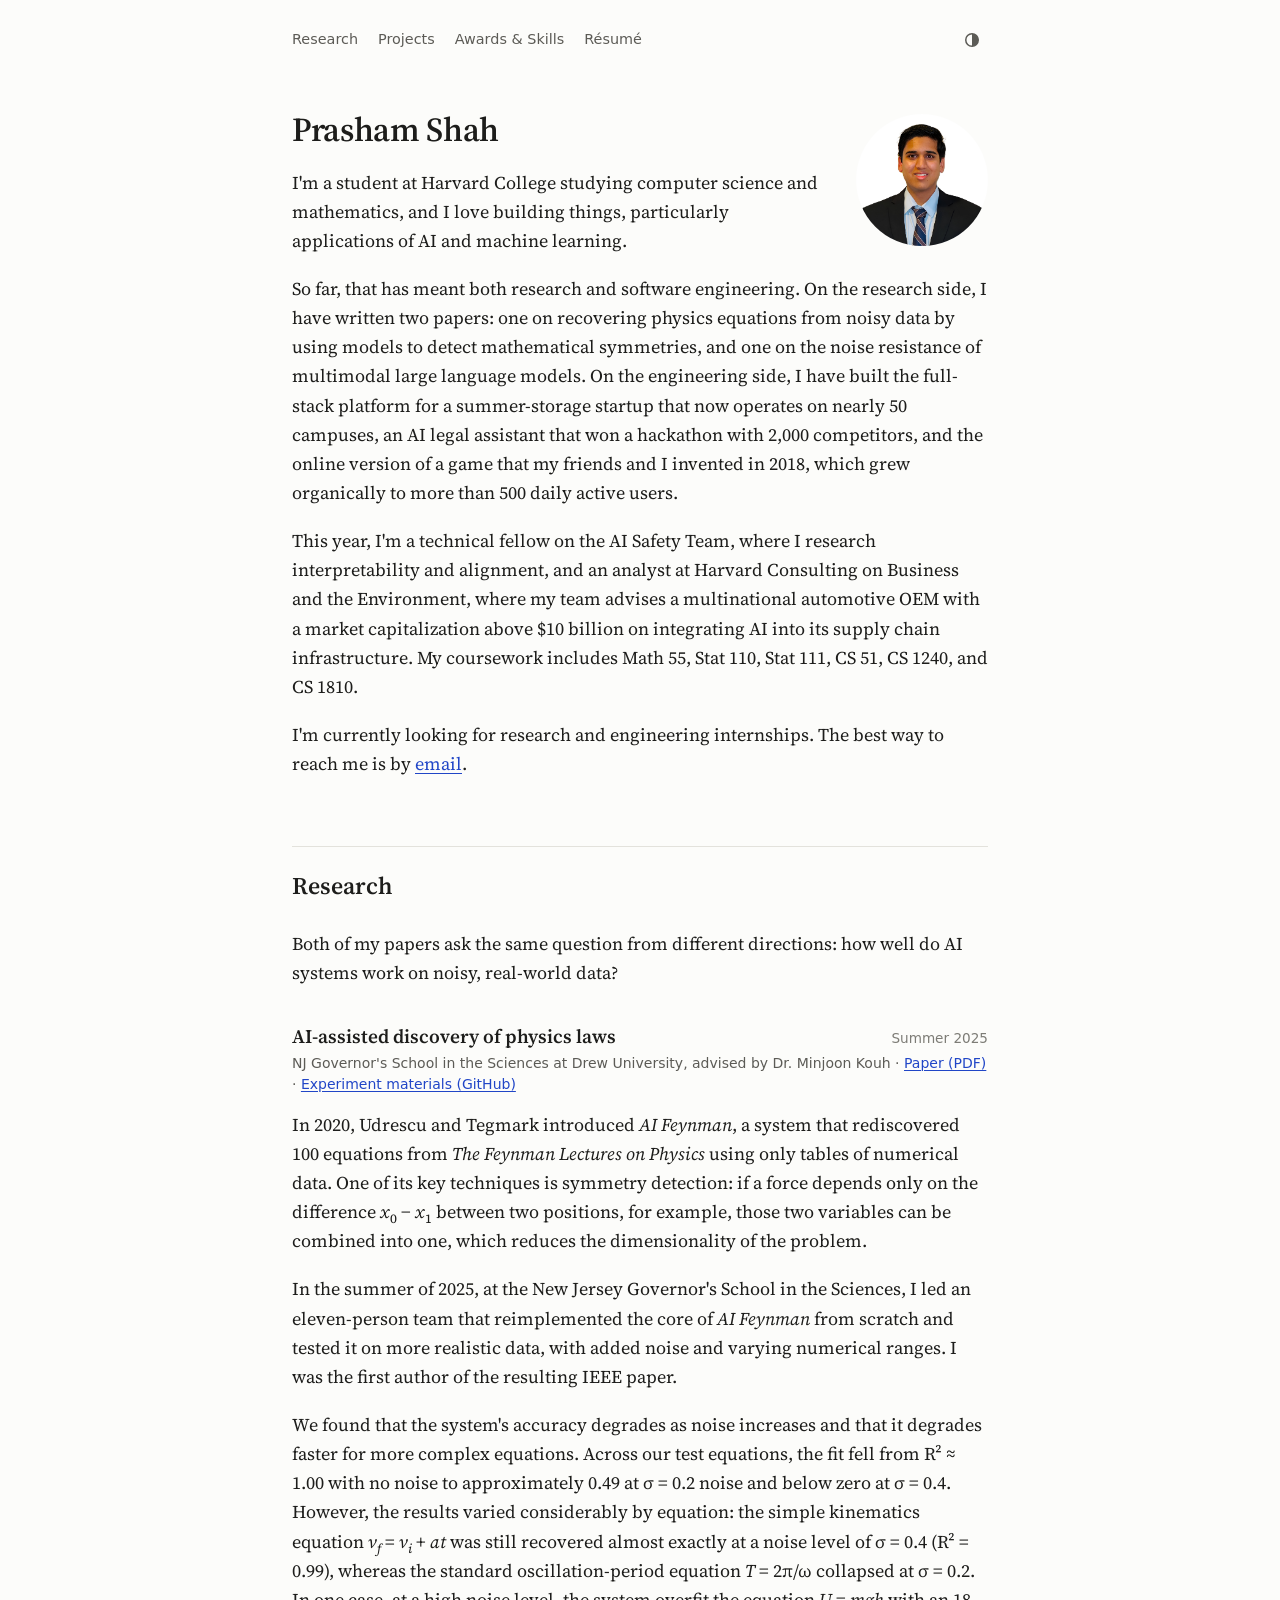
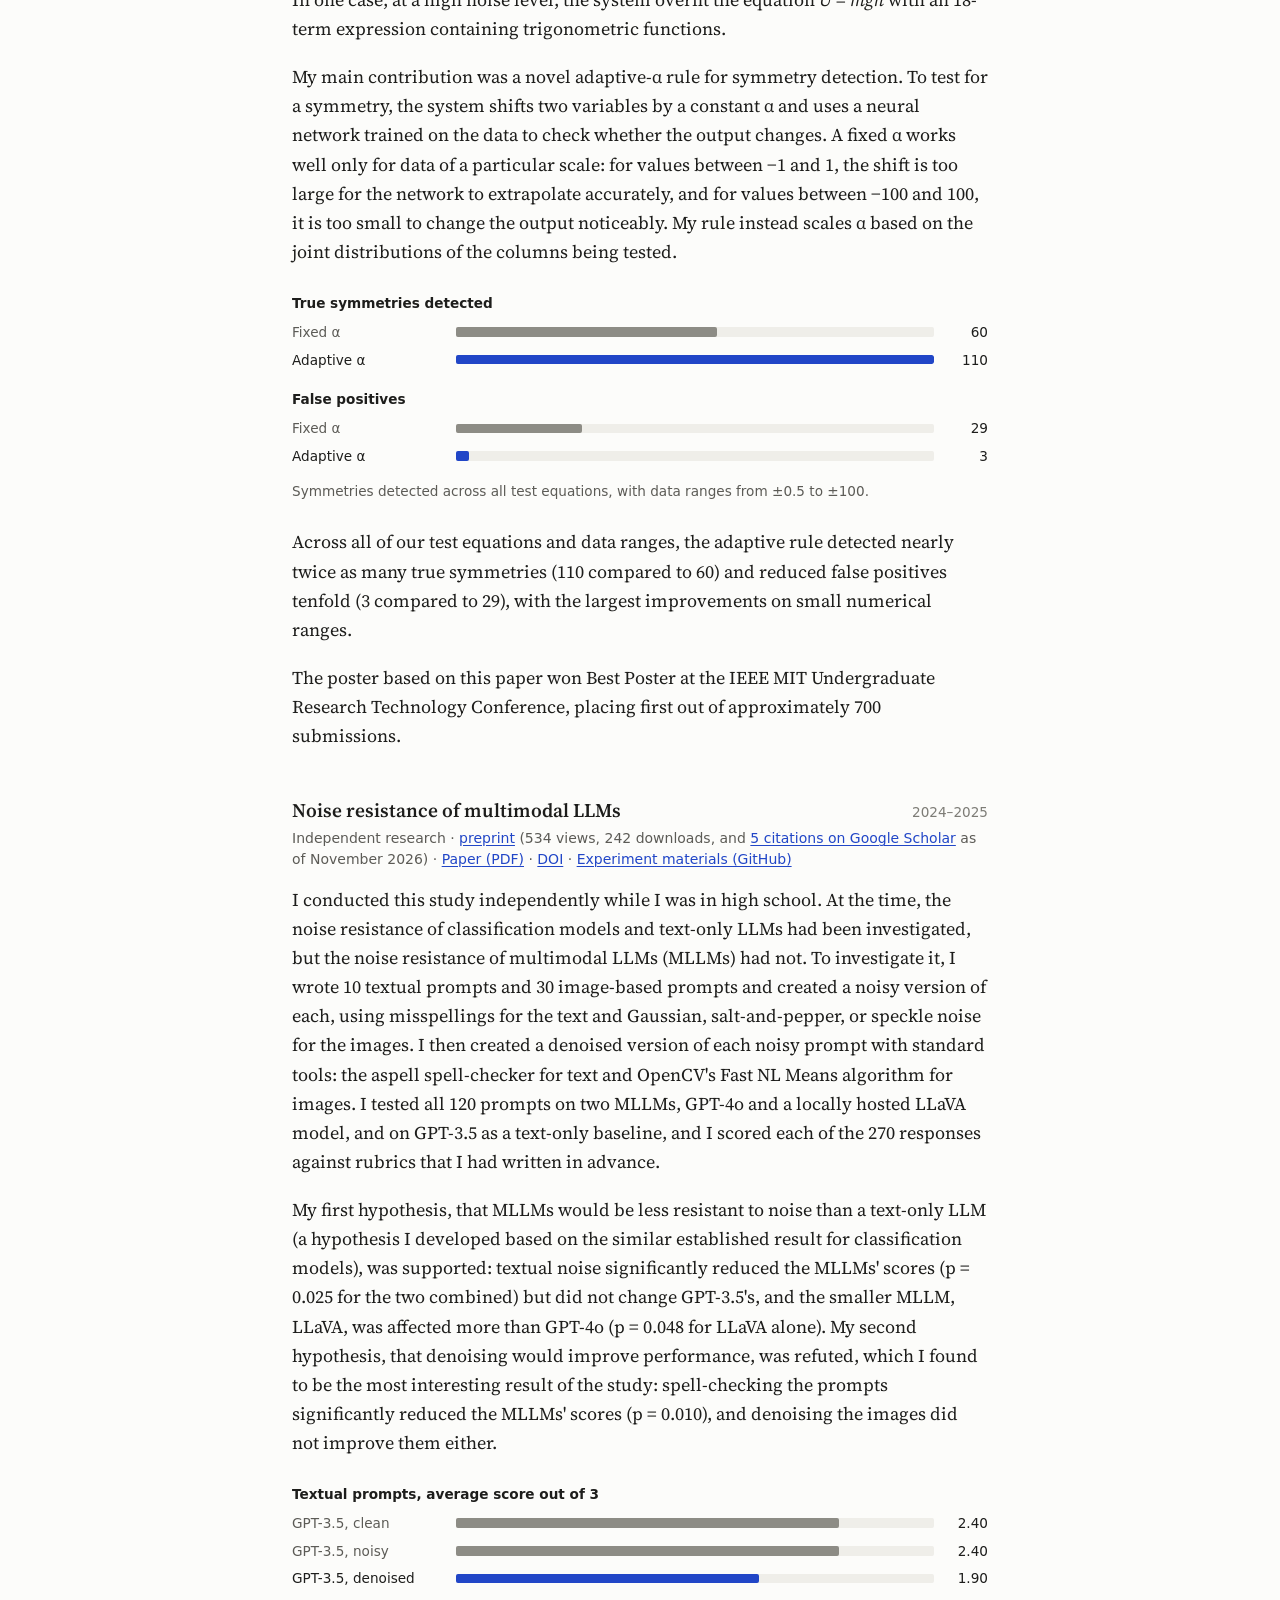
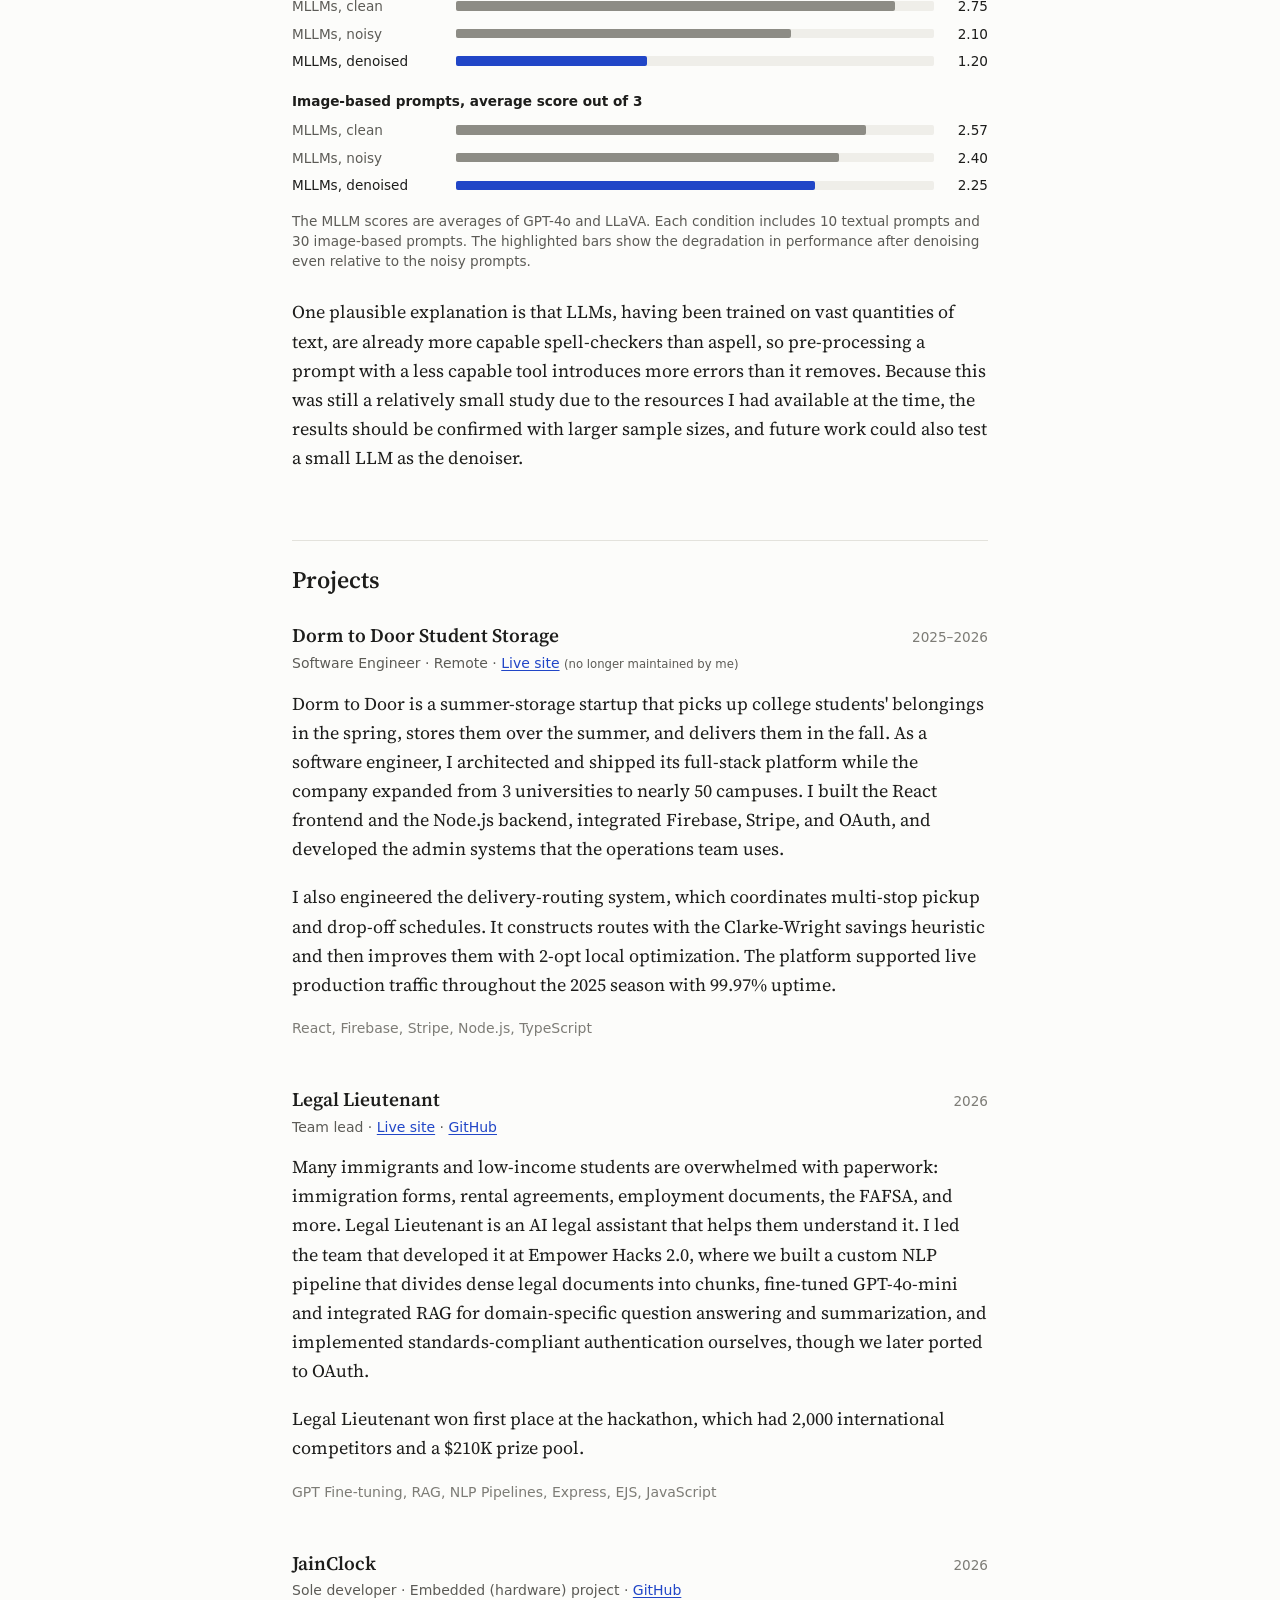
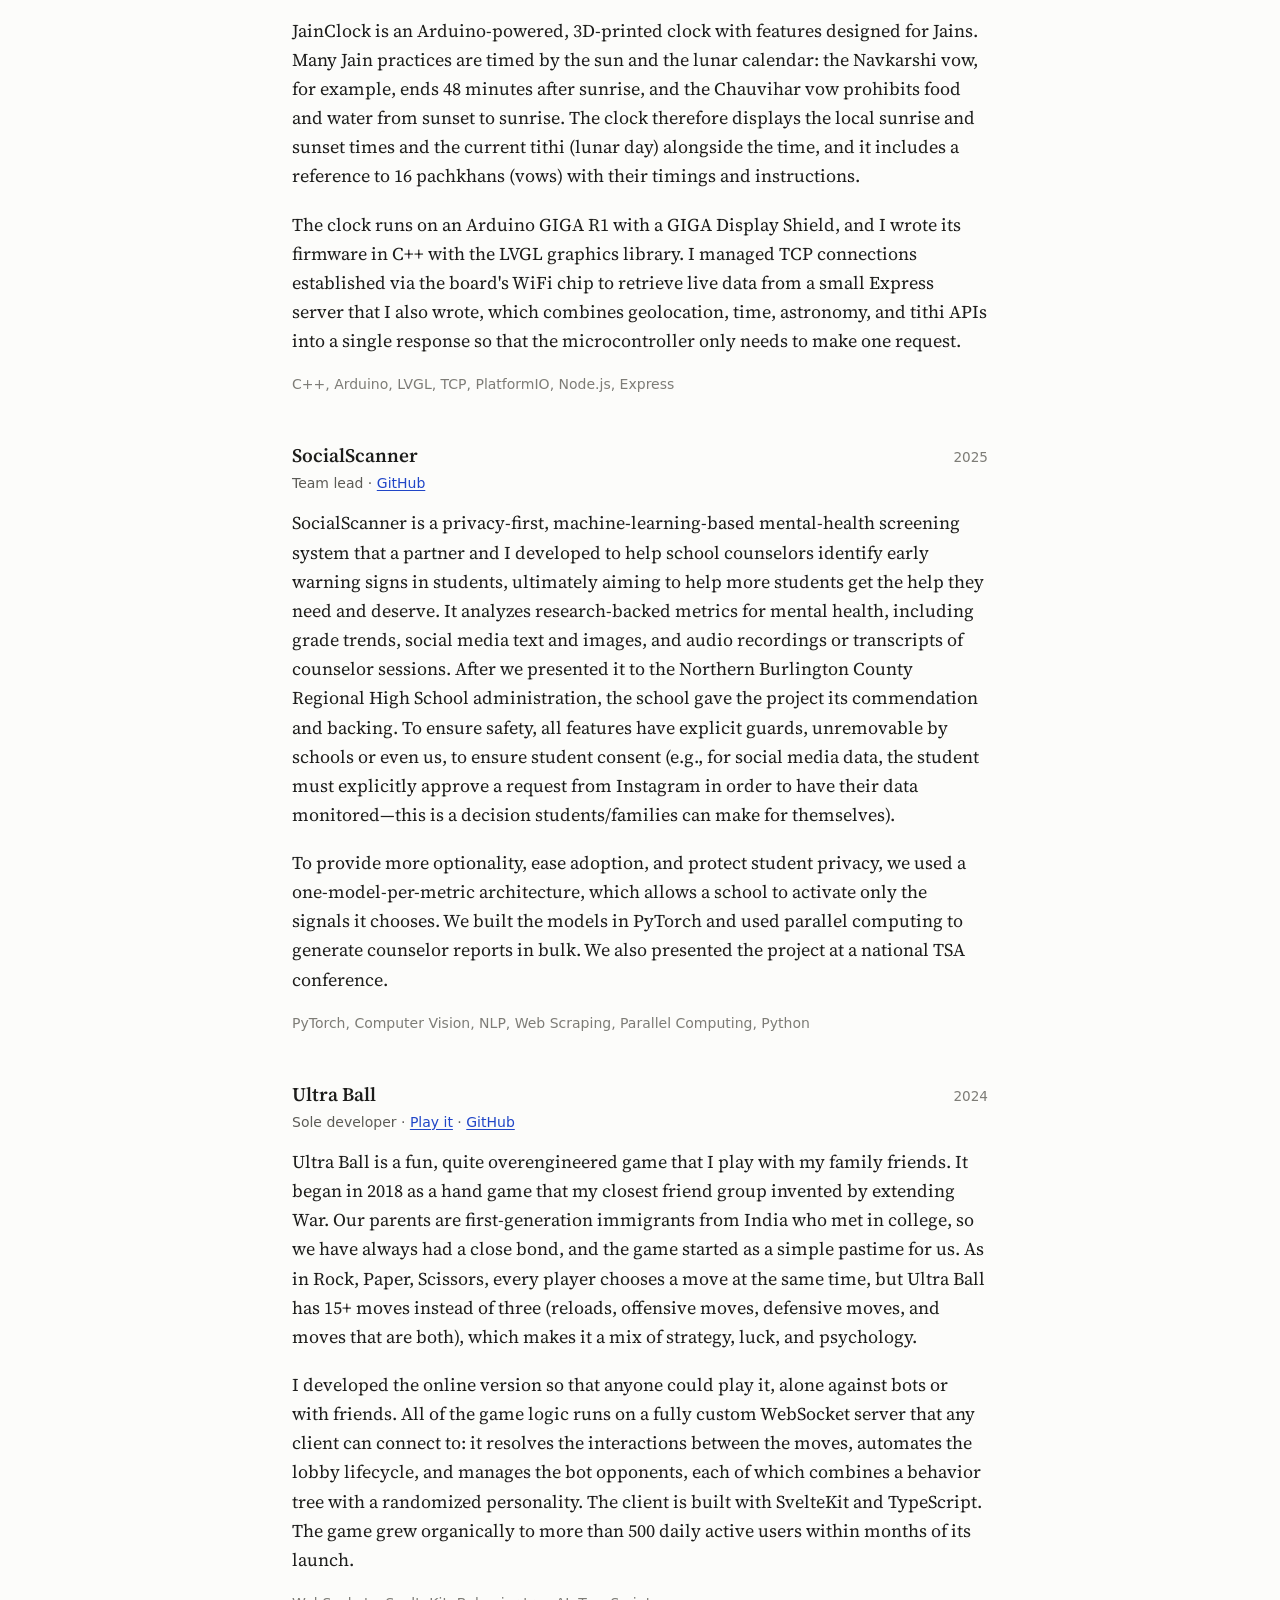
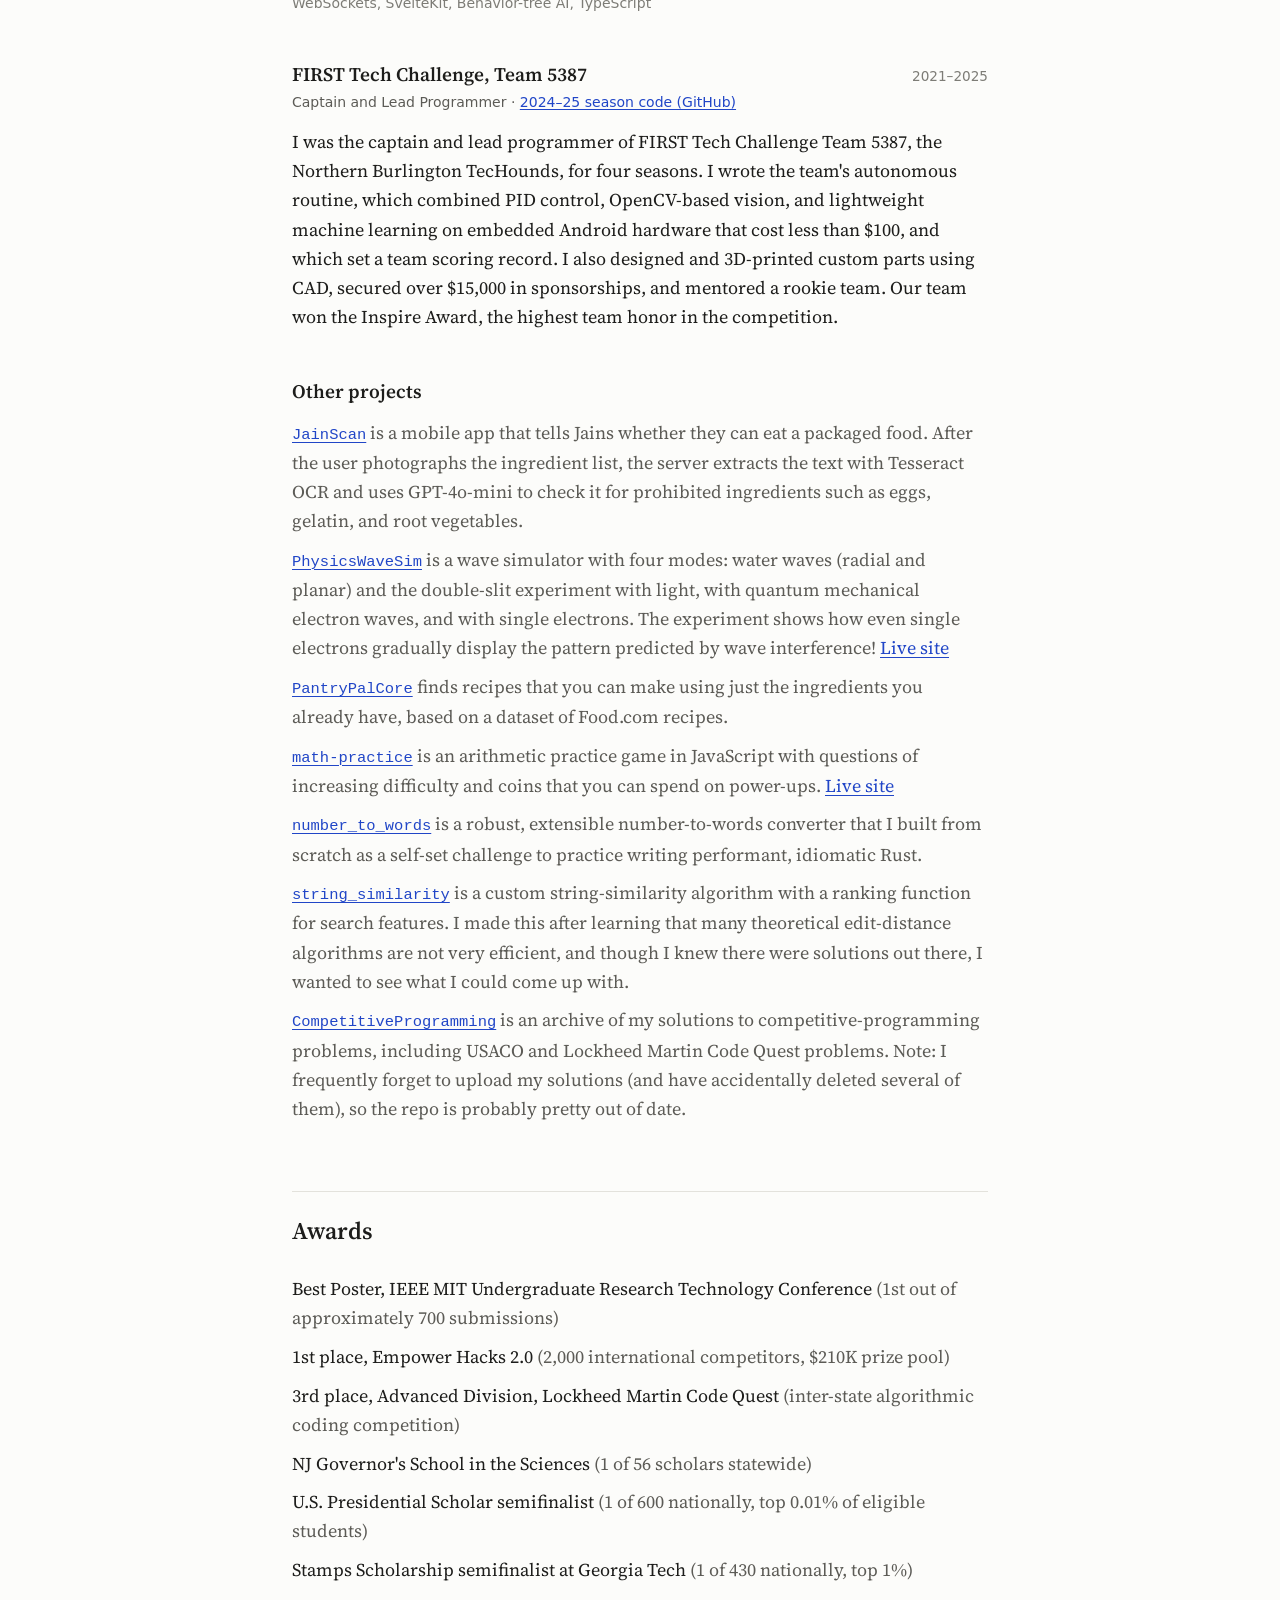
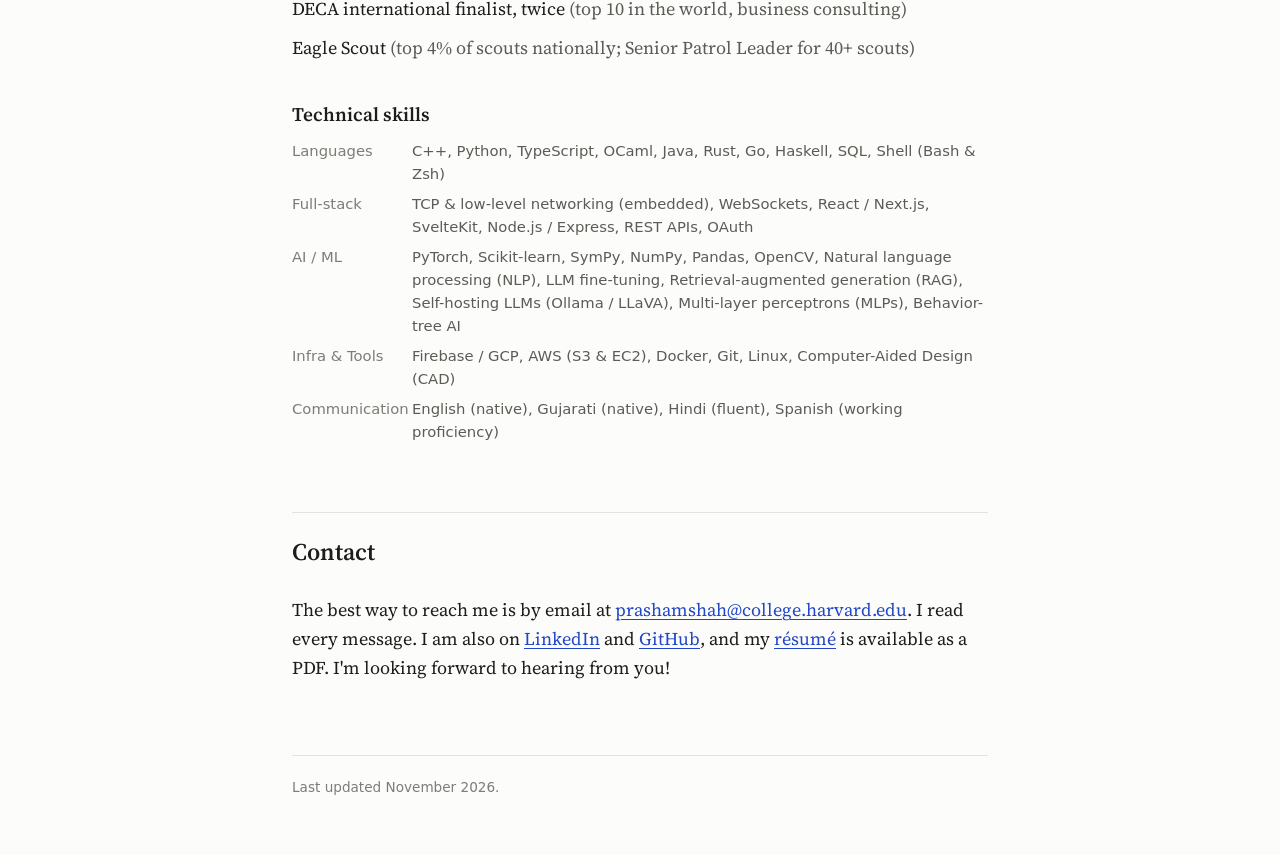
==== commit 3670cfe3: "fix" ====
--- a/index.html
+++ b/index.html
@@ -13,7 +13,7 @@
     <title>Prasham Shah</title>
     <meta
       name="description"
-      content="Prasham Shah is a first-year student at Harvard College studying computer science and mathematics. His research covers symbolic regression for physics and the noise resistance of multimodal LLMs, and his projects include Dorm to Door, Legal Lieutenant, SocialScanner, and Ultra Ball."
+      content="Prasham Shah is a student at Harvard College studying computer science and mathematics. His research covers symbolic regression for physics and the noise resistance of multimodal LLMs, and his projects include Dorm to Door, Legal Lieutenant, SocialScanner, and Ultra Ball."
     />
     <meta name="author" content="Prasham Shah" />
     <meta name="robots" content="index, follow" />
@@ -23,7 +23,7 @@
     <meta property="og:title" content="Prasham Shah" />
     <meta
       property="og:description"
-      content="First-year student at Harvard College studying computer science and mathematics. Research, projects, and contact information."
+      content="Student at Harvard College studying computer science and mathematics. Research, projects, and contact information."
     />
     <meta property="og:url" content="https://shahprasham.com/" />
     <meta property="og:site_name" content="Prasham Shah" />
@@ -35,7 +35,7 @@
     <meta name="twitter:title" content="Prasham Shah" />
     <meta
       name="twitter:description"
-      content="First-year student at Harvard College studying computer science and mathematics. Research, projects, and contact information."
+      content="Student at Harvard College studying computer science and mathematics. Research, projects, and contact information."
     />
     <meta name="twitter:image" content="https://shahprasham.com/og-image.png" />
 
@@ -449,11 +449,12 @@
             </p>
             <p>
               The clock runs on an Arduino GIGA R1 with a GIGA Display Shield,
-              and I wrote its firmware in C++ with the LVGL graphics library. It
-              retrieves its data from a small Express server that I also wrote,
+              and I wrote its firmware in C++ with the LVGL graphics library. I
+              managed TCP connections established via the board's WiFi chip to
+              retrieve live data from a small Express server that I also wrote,
               which combines geolocation, time, astronomy, and tithi APIs into a
               single response so that the microcontroller only needs to make one
-              HTTPS request.
+              request.
             </p>
             <p class="meta">
               C++, Arduino, LVGL, TCP, PlatformIO, Node.js, Express
